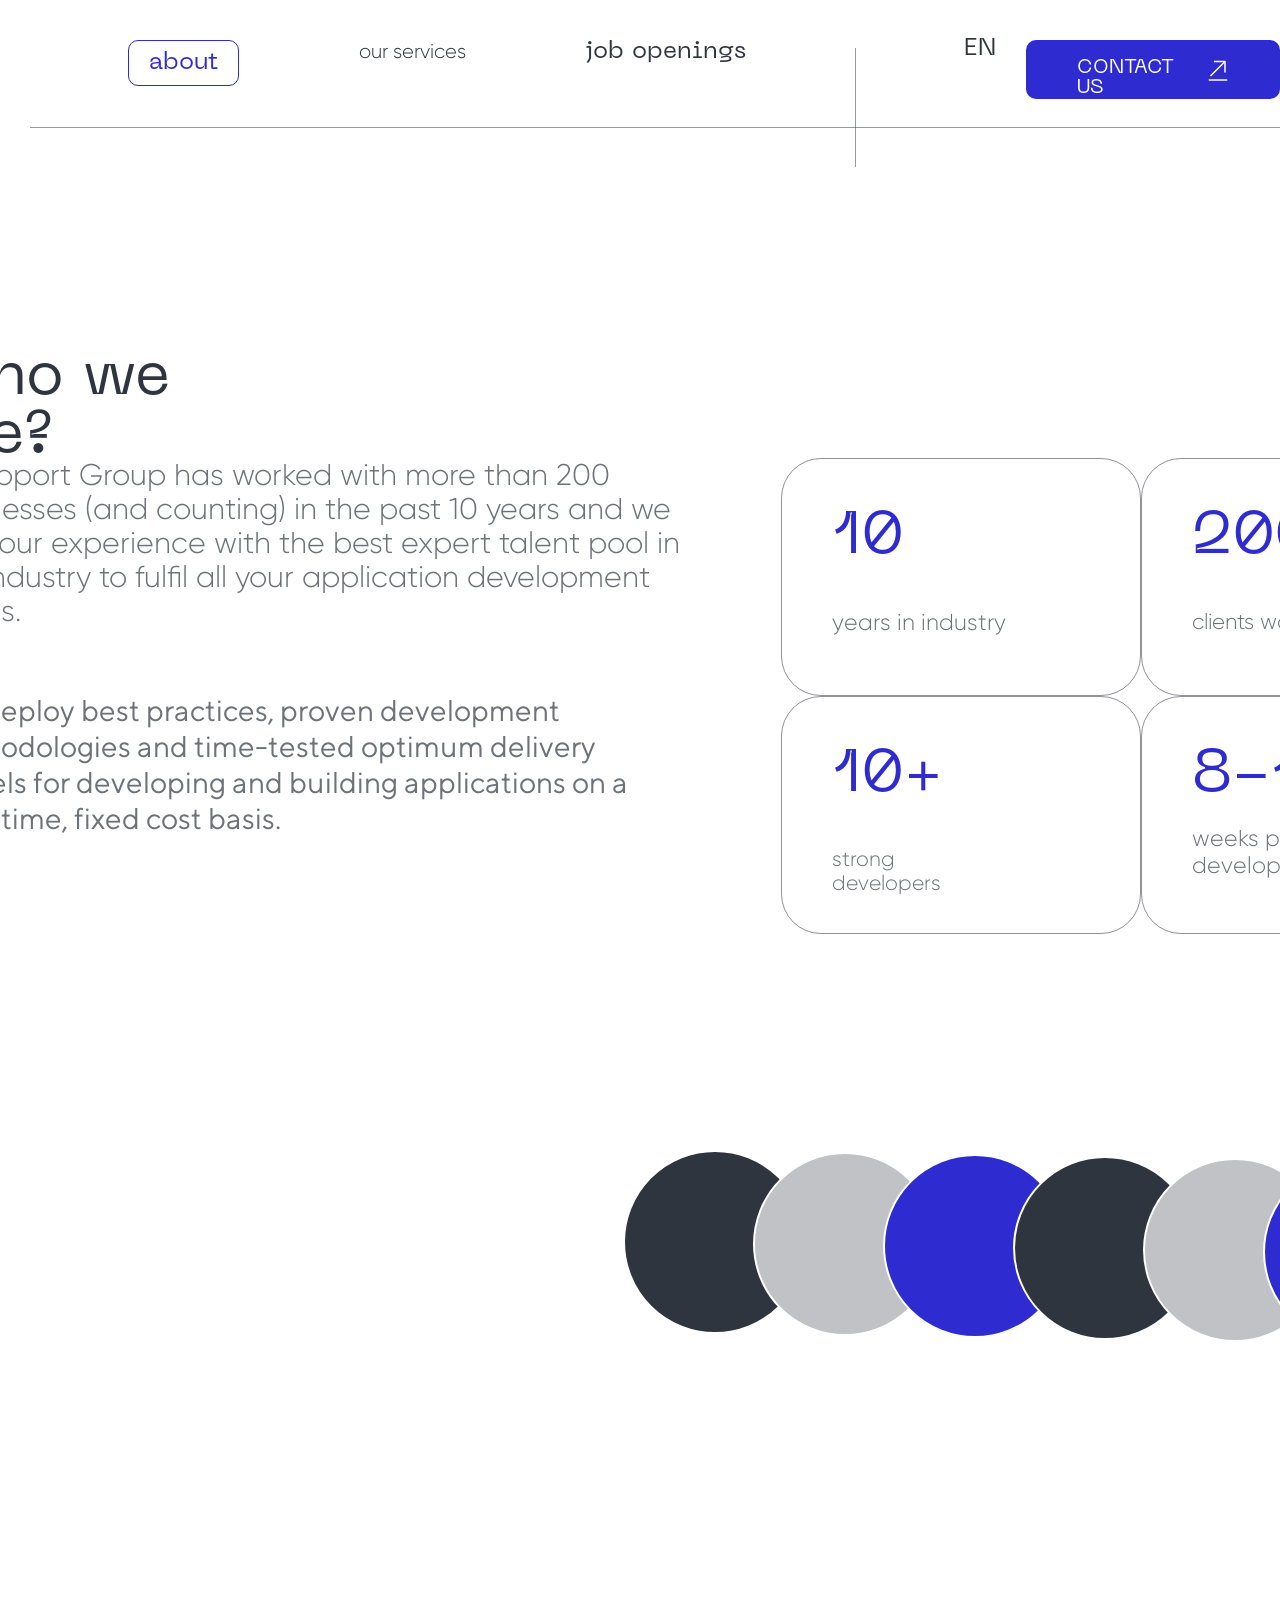
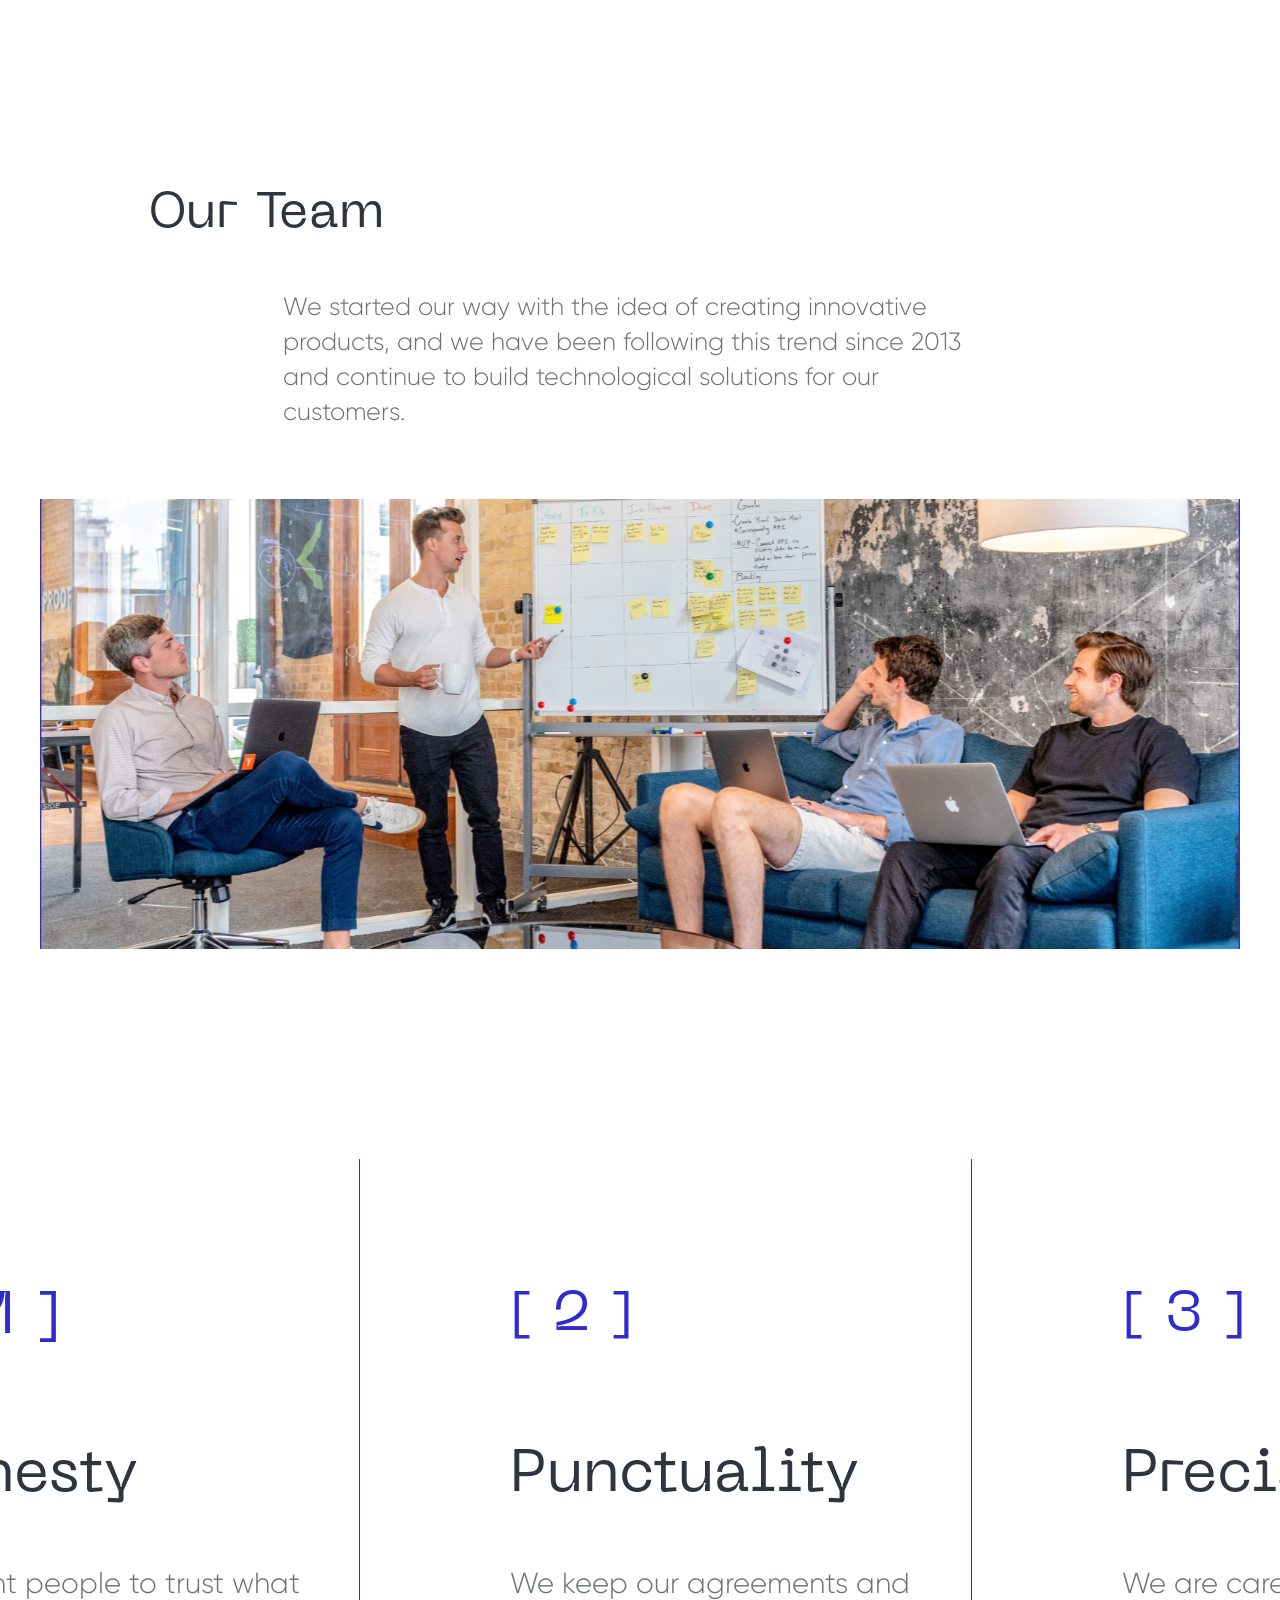
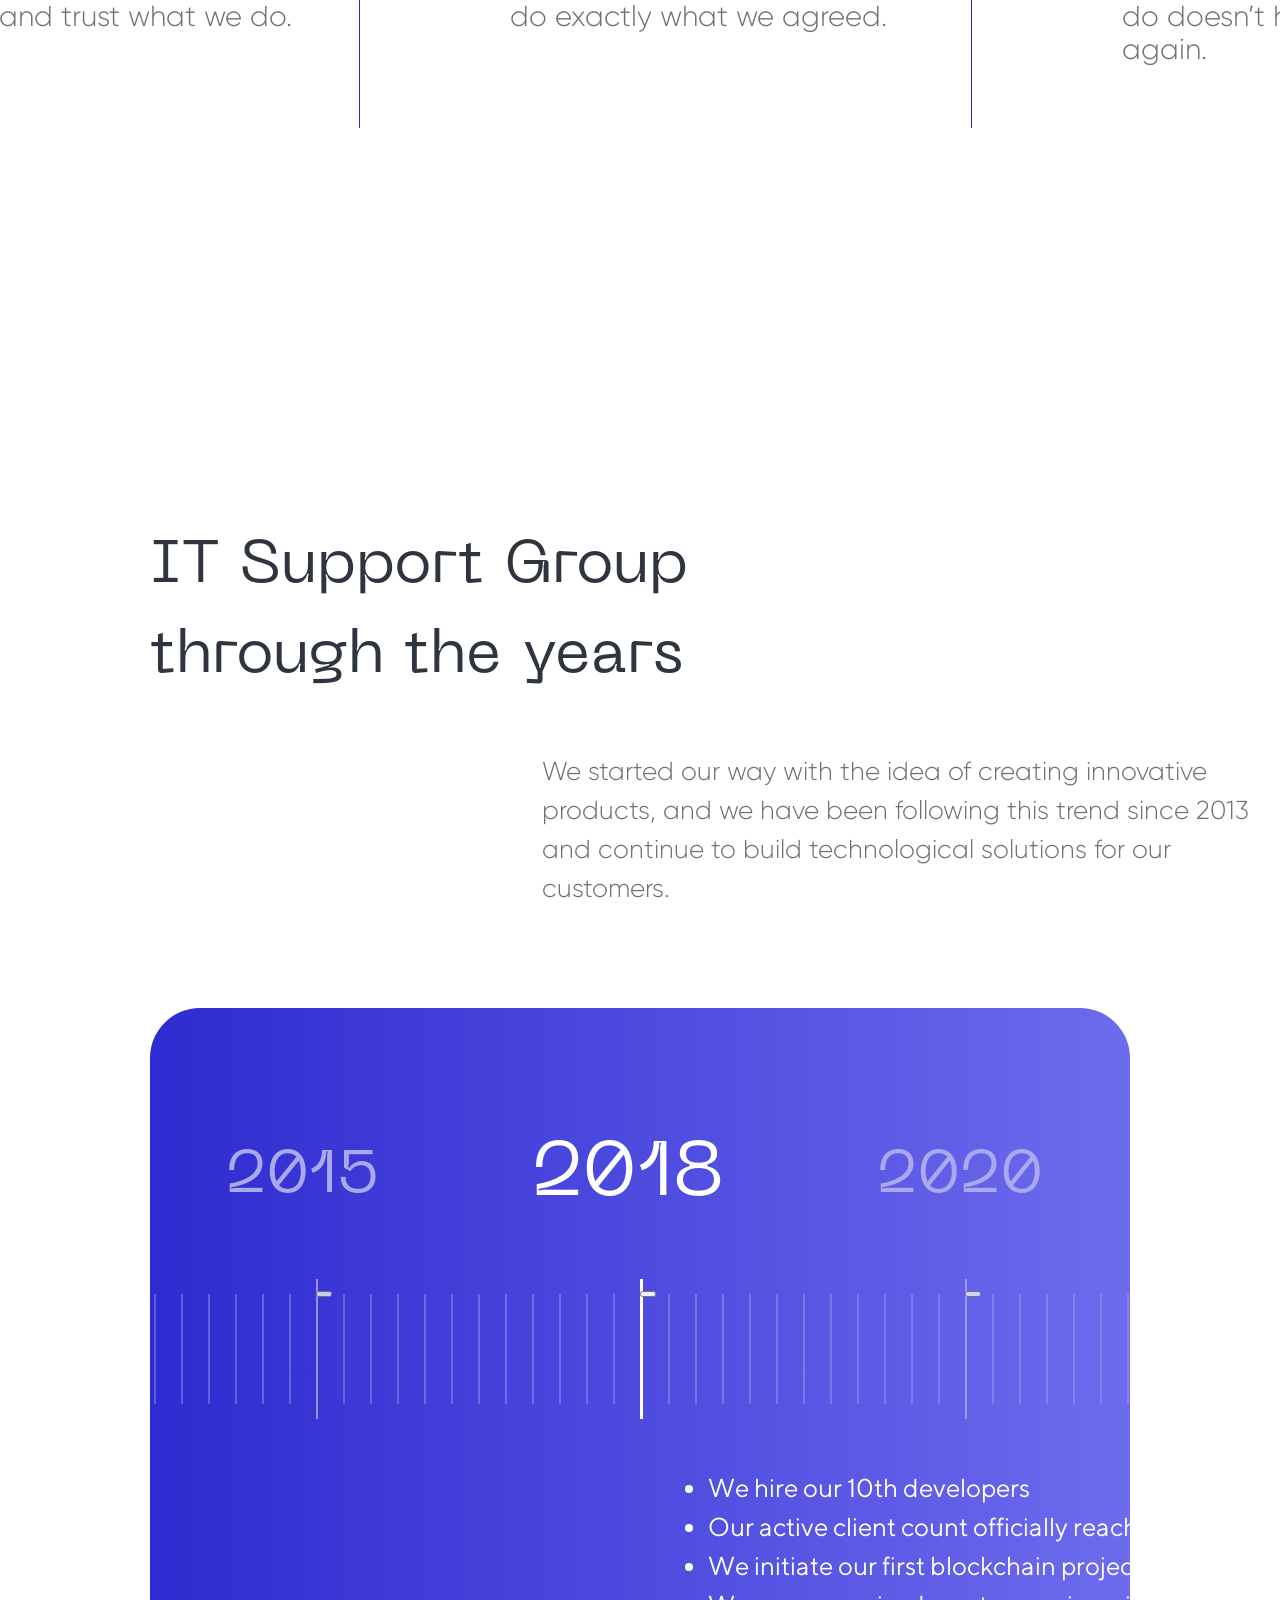
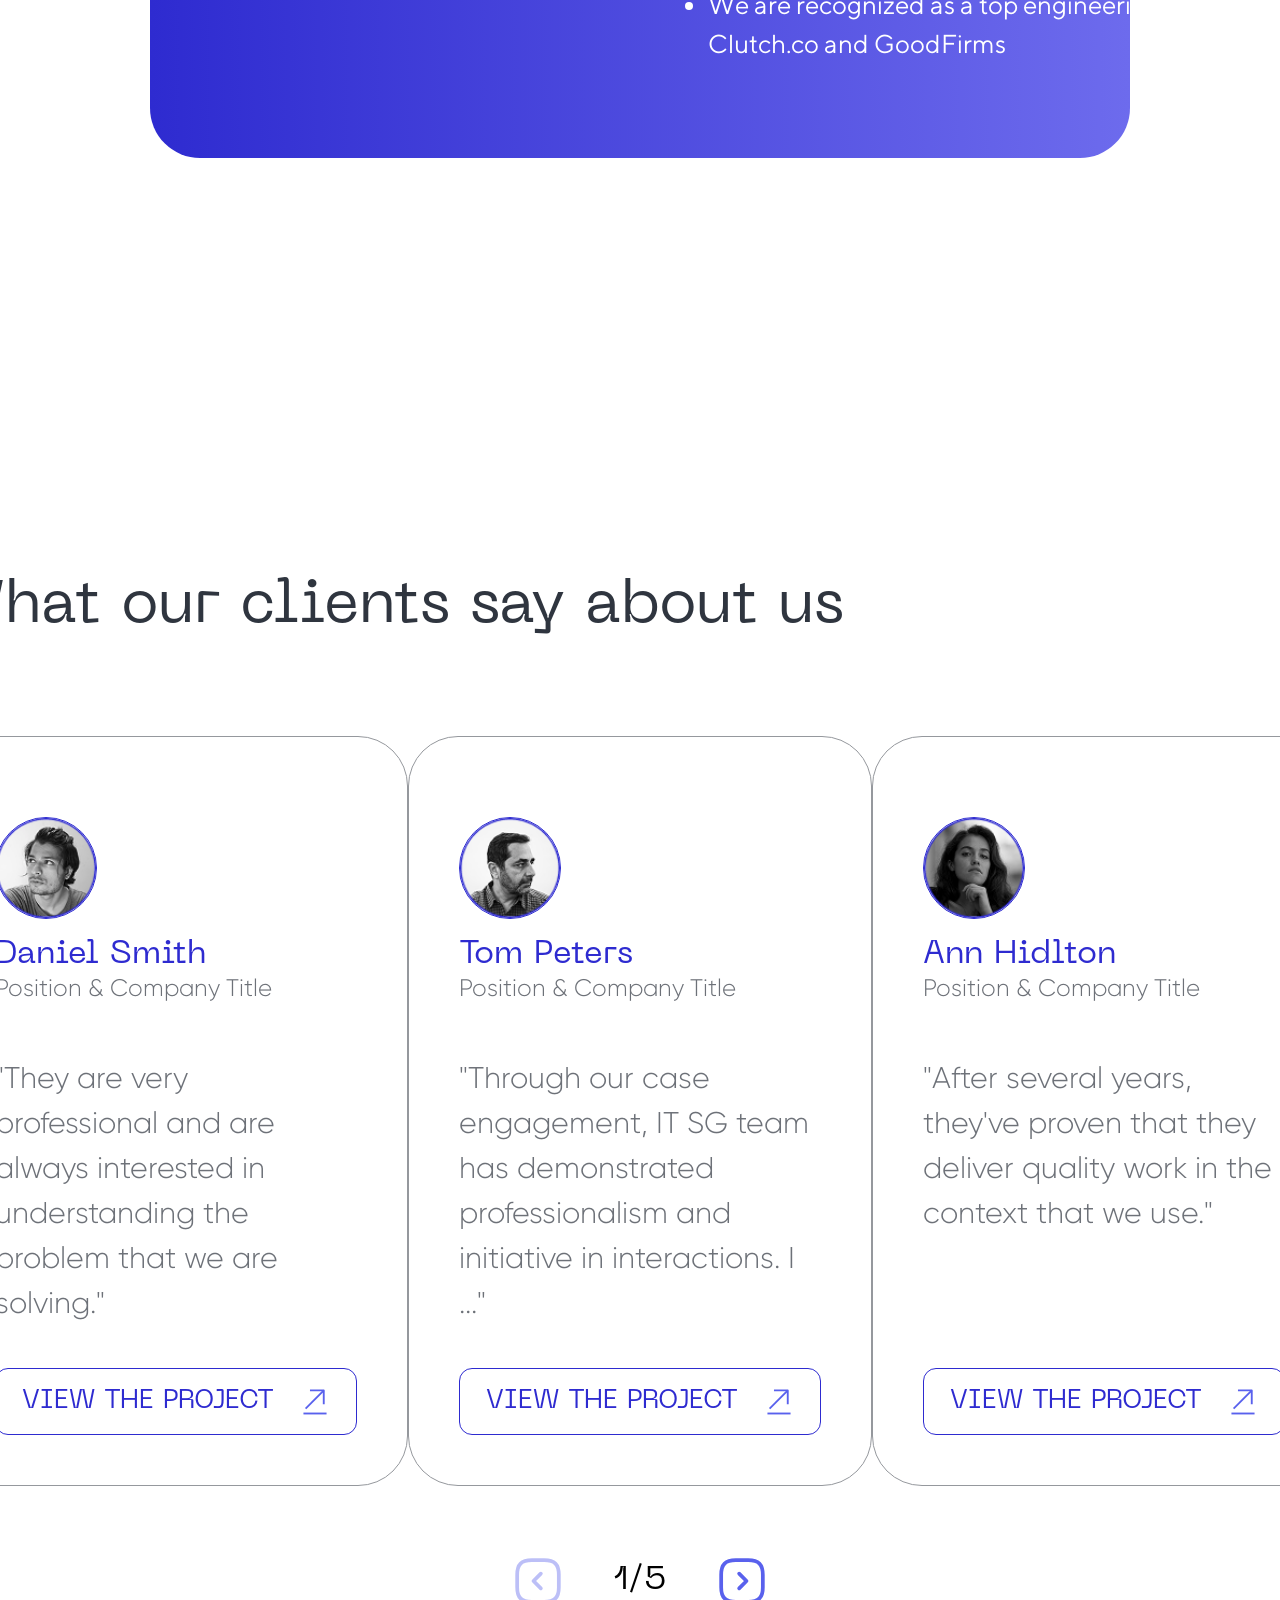
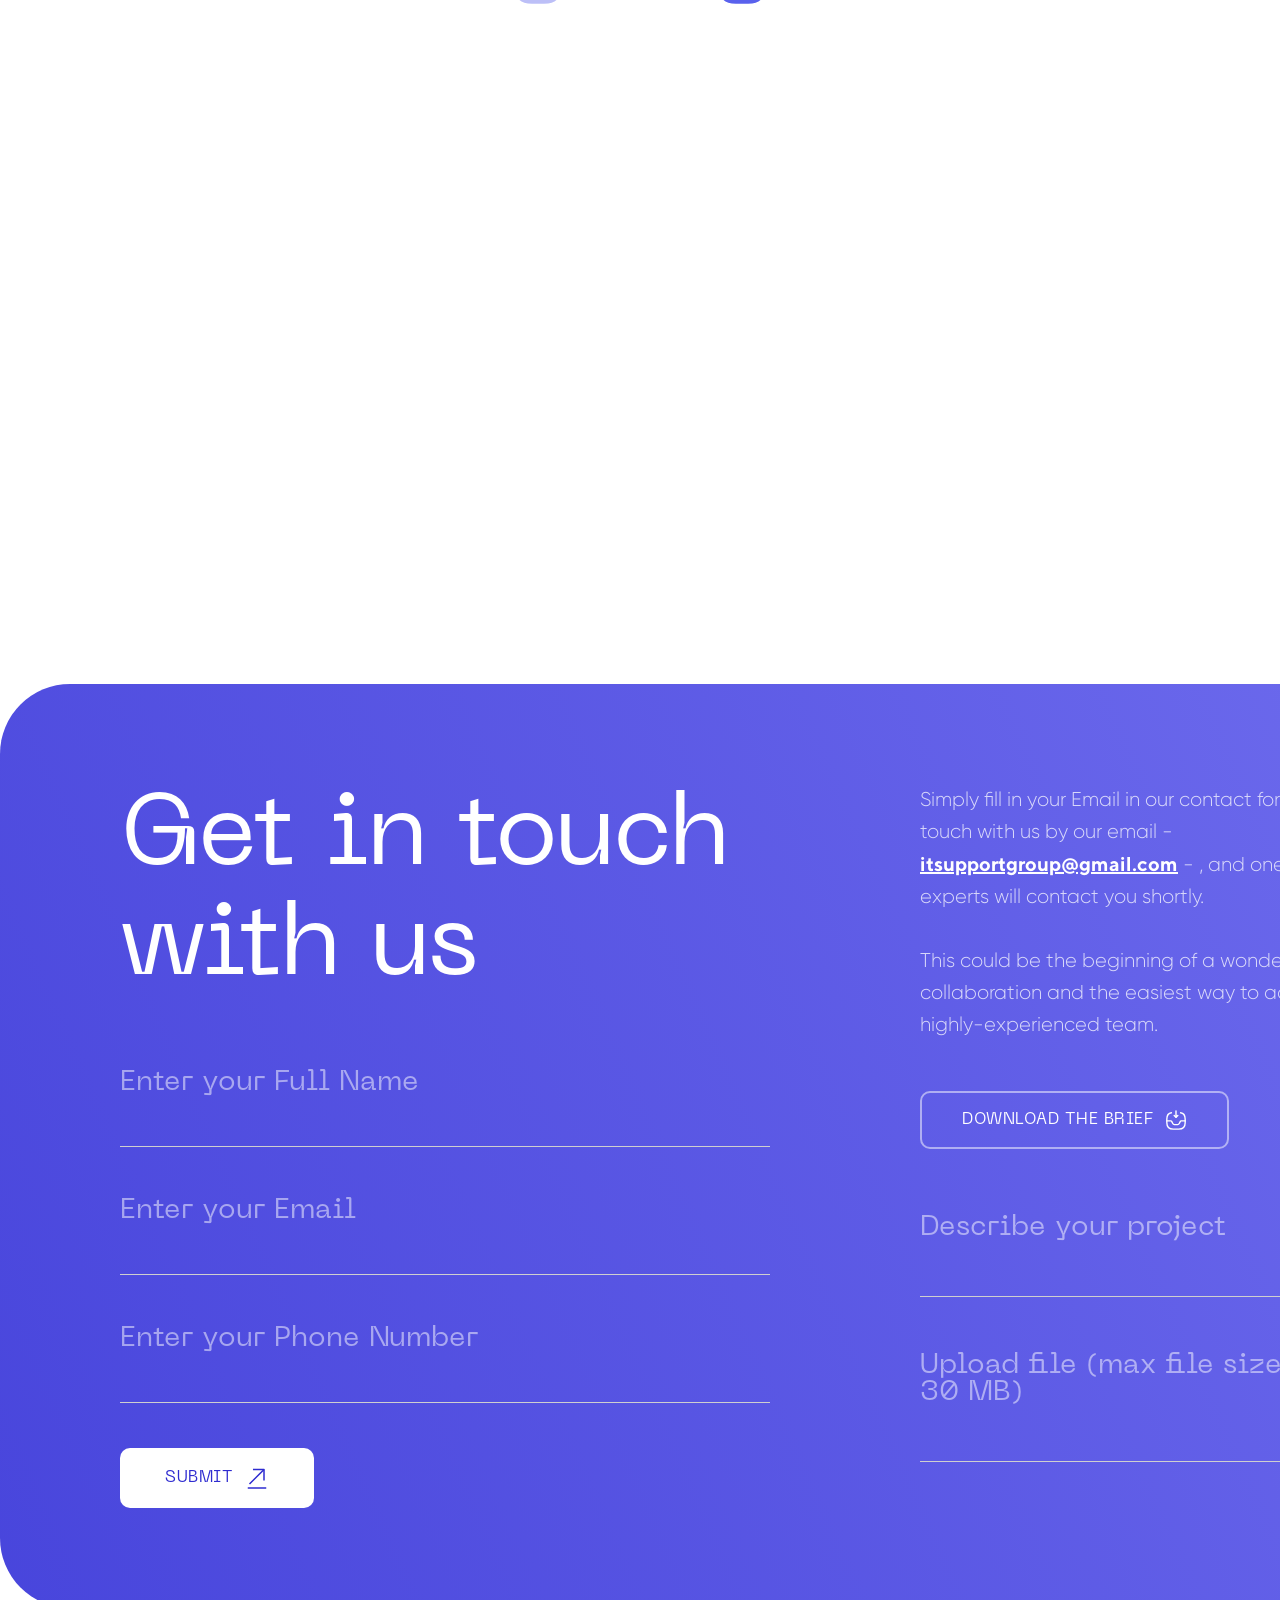
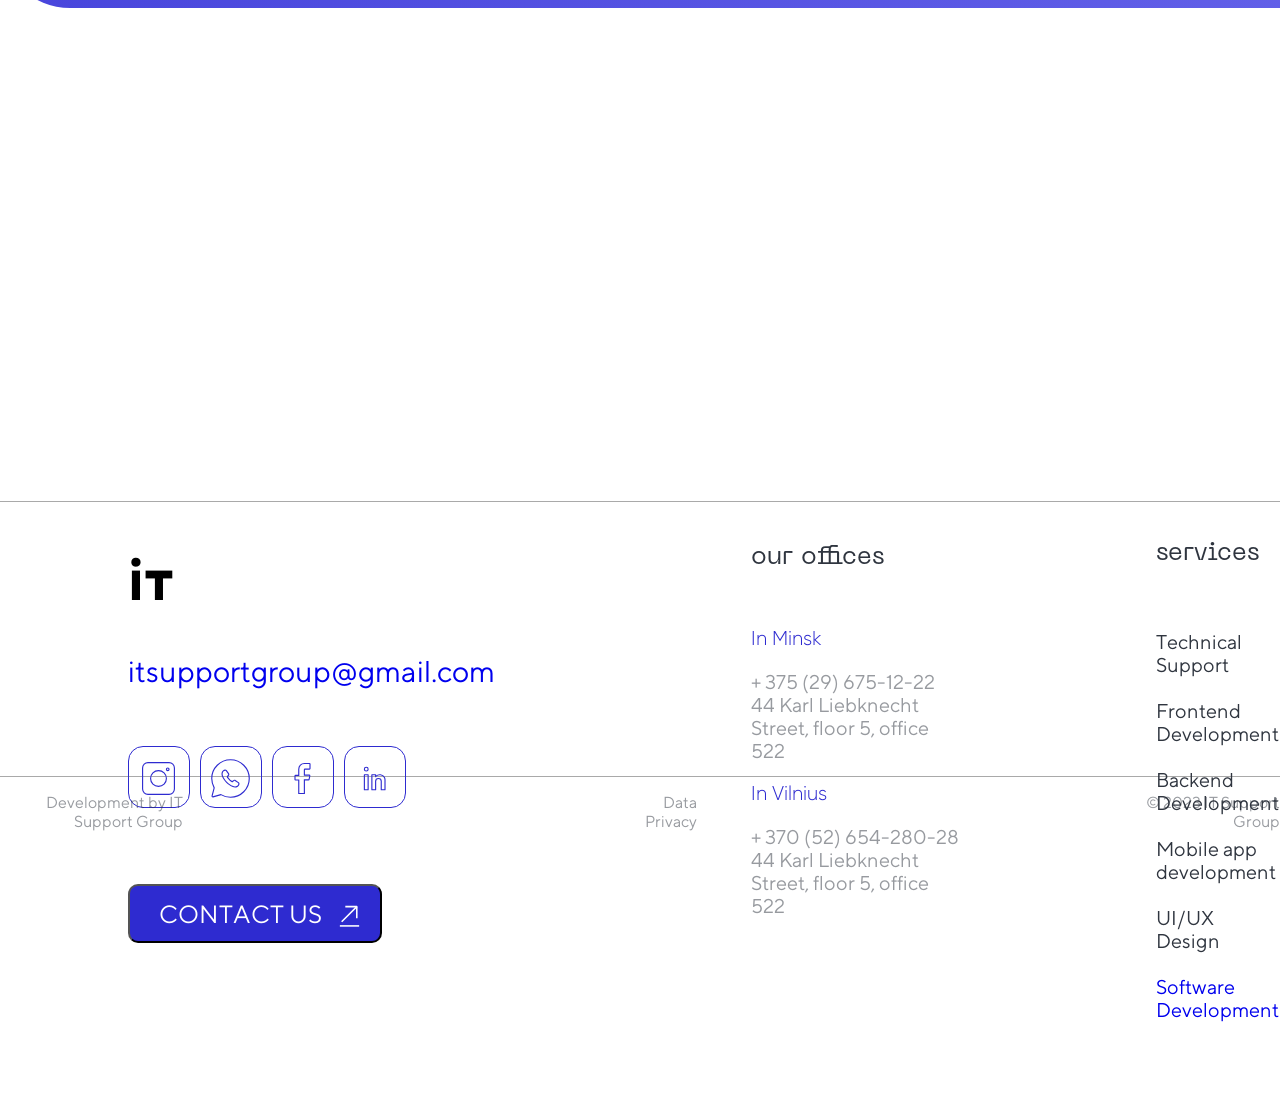
==== PAGES/about.html @ 071424ec "Merge branch 'dev/ArtiomSiomin-clean' of https://github.com/vikacheburika/mockup-it-support into dev" ====
<!DOCTYPE html>
<html lang="en">

<head>
    <meta charset="UTF-8">
    <meta name="viewport" content="width=device-width, initial-scale=1.0">
    <title>Document</title>
    <link rel="stylesheet" href="../CSS/about.css">
    <link rel="stylesheet" href="../CSS/Team.css">
    <link rel="stylesheet" href="../CSS/clients-say.css">
    <link rel="stylesheet" href="../CSS/it-support-group.css">
    <link rel="stylesheet" href="../CSS/how.css">
    <link rel="stylesheet" href="../CSS/footer.css">
    <link rel="stylesheet" href="../CSS/get-in-touch.css">
</head>

<body>
    <header class="header-about">
        <div class="Main-menu">
            <div class="Logo">
                <div class="Logo-vector-1"></div>
            </div>

            <div class="Menu">
                <a href="PAGES/about.html" class="about">about</a>
                <a href="#" class="services">our services</a>
                <a href="#" class="job">job openings</a>
            </div>

            <hr class="line-1">

            <div class="Language">
                <div class="en">EN</div>
                <div class="language-arrow-down"></div>
            </div>

            <div class="Contact">
                <div class="con">CONTACT US</div>
                <div class="contact-button"></div>
            </div>

            <hr class="line-2">
        </div>
    </header>
    <div class="for_Circle">
        <div class="after_header">
            <div class="who_flex">
                <div class="who_name">Who we are?</div>
                <div class="who_text">

                    IT Support Group has worked with more than 200 businesses (and counting) in the past 10
                    years and we offer
                    our experience with the best expert talent pool in the industry to fulfil all your application
                    development
                    needs.
                    <br>
                    <br>
                    <p>
                        We deploy best practices, proven development methodologies and time-tested optimum delivery
                        models
                        for
                        developing and building applications on a fixed time, fixed cost basis.
                    </p>
                </div>
            </div>

            <div class="who_top_boxs">
                <div class="who_box1">
                    <div class="who_box1_number">10</div>
                    <div class="who_box1_text">years in industry</div>
                </div>
                <div class="who_box2">
                    <div class="who_box2_number">10+</div>
                    <div class="who_box2_text">strong developers</div>
                </div>
            </div>
            <div class="who_bottom_boxs">
                <div class="who_box3">
                    <div class="who_box3_number">200</div>
                    <div class="who_box3_text">clients worldwide</div>
                </div>
                <div class="who_box4">
                    <div class="who_box4_number">8-10</div>
                    <div class="who_box4_text">weeks project take with development</div>
                </div>
            </div>
        </div>

        <div class="line_Circle">
            <div class="circle dark1">
                <svg xmlns="http://www.w3.org/2000/svg" width="184" height="184" viewBox="0 0 184 184" fill="none">
                    <circle cx="92" cy="92" r="91" fill="#2F353F" stroke="white" stroke-width="2" />
                </svg>
            </div>

            <div class="circle grey1">
                <svg xmlns="http://www.w3.org/2000/svg" width="184" height="184" viewBox="0 0 184 184" fill="none">
                    <circle cx="92" cy="92" r="91" fill="#C1C2C5" stroke="white" stroke-width="2" />
                </svg>
            </div>

            <div class="circle blue1">
                <svg xmlns="http://www.w3.org/2000/svg" width="184" height="184" viewBox="0 0 184 184" fill="none">
                    <circle cx="92" cy="92" r="91" fill="#2E2BD0" stroke="white" stroke-width="2" />
                </svg>
            </div>

            <div class="circle dark2">
                <svg xmlns="http://www.w3.org/2000/svg" width="184" height="184" viewBox="0 0 184 184" fill="none">
                    <circle cx="92" cy="92" r="91" fill="#2F353F" stroke="white" stroke-width="2" />
                </svg>
            </div>

            <div class="circle grey2">
                <svg xmlns="http://www.w3.org/2000/svg" width="184" height="184" viewBox="0 0 184 184" fill="none">
                    <circle cx="92" cy="92" r="91" fill="#C1C2C5" stroke="white" stroke-width="2" />
                </svg>
            </div>

            <div class="circle blue2">
                <svg xmlns="http://www.w3.org/2000/svg" width="184" height="184" viewBox="0 0 184 184" fill="none">
                    <circle cx="92" cy="92" r="91" fill="#2E2BD0" stroke="white" stroke-width="2" />
                </svg>
            </div>

            <div class="circle dark3">
                <svg xmlns="http://www.w3.org/2000/svg" width="184" height="184" viewBox="0 0 184 184" fill="none">
                    <circle cx="92" cy="92" r="91" fill="#2F353F" stroke="white" stroke-width="2" />
                </svg>
            </div>

            <div class="circle grey3">
                <svg xmlns="http://www.w3.org/2000/svg" width="184" height="184" viewBox="0 0 184 184" fill="none">
                    <circle cx="92" cy="92" r="91" fill="#C1C2C5" stroke="white" stroke-width="2" />
                </svg>
            </div>

            <div class="circle blue3">
                <svg xmlns="http://www.w3.org/2000/svg" width="184" height="184" viewBox="0 0 184 184" fill="none">
                    <circle cx="92" cy="92" r="91" fill="#2E2BD0" stroke="white" stroke-width="2" />
                </svg>
            </div>
            <div class="circle dark4">
                <svg xmlns="http://www.w3.org/2000/svg" width="184" height="184" viewBox="0 0 184 184" fill="none">
                    <circle cx="92" cy="92" r="91" fill="#2F353F" stroke="white" stroke-width="2" />
                </svg>
            </div>

            <div class="circle grey4">
                <svg xmlns="http://www.w3.org/2000/svg" width="184" height="184" viewBox="0 0 184 184" fill="none">
                    <circle cx="92" cy="92" r="91" fill="#C1C2C5" stroke="white" stroke-width="2" />
                </svg>
            </div>

            <div class="circle pink">

                <svg xmlns="http://www.w3.org/2000/svg" width="184" height="184" viewBox="0 0 184 184" fill="none">

                    <circle cx="92" cy="92" r="91" fill="#9695E7" stroke="white" stroke-width="2" />

                    <line x1="92" y1="60" x2="92" y2="124" stroke="white" stroke-width="4" stroke-linecap="round" />

                    <line x1="60" y1="92" x2="124" y2="92" stroke="white" stroke-width="4" stroke-linecap="round" />
                </svg>

            </div>
        </div>

    </div>
    <div class="Teambox">
        <h1 class="Team-name">Our Team</h1>
        <div class="Team-start">We started our way with the idea of creating innovative
            products, and we have been following this trend since 2013 and continue to build technological solutions for
            our customers.</div>
        <div class="foto"></div>


        <div class="Team-end-box">

            <div class="zeroone-1">
                <div class="Team-1">
                    [ 01 ]
                </div>
                <div class="Team-name-1">
                    Honesty
                </div>
                <div class="Team-text-1">
                    We want people to trust what we say and trust what we do.
                </div>
            </div>

            <div class="line-vertical">
                <svg xmlns="http://www.w3.org/2000/svg" width="1" height="569" viewBox="0 0 1 569" fill="none">
                    <path d="M0.5 0.5V568.5" stroke="#2E2BD0" stroke-linecap="round" />
                </svg>
            </div>

            <div class="zeroone-2">
                <div class="Team-2">[ 2 ]</div>
                <div class="Team-name-2">Punctuality</div>
                <div class="Team-text-2">We keep our agreements and do exactly what we agreed.</div>
            </div>

            <div class="line-vertical-1">
                <svg xmlns="http://www.w3.org/2000/svg" width="1" height="569" viewBox="0 0 1 569" fill="none">
                    <path d="M0.5 0.5V568.5" stroke="#2E2BD0" stroke-linecap="round" />
                </svg>
            </div>
            <div class="zeroone-3">
                <div class="Team-3">[ 3 ]</div>
                <div class="Team-name-3">Precision</div>
                <div class="Team-text-3">We are carefli so that what we do doesn’t have be dug up again.</div>
            </div>

        </div>
    </div>

    <!--      IT Support Group through the years      -->
    <div class="it-support-group">
        <div class="support-start-1">
            <h2>IT Support Group <br>through the years</h2>
        </div>
        <div class="support-start-2">
            <p>We started our way with the idea of creating innovative products, and we have been following this trend
                since 2013 and continue to build technological solutions for our customers.</p>
        </div>

        <div class="support-box">
            <div class="support-box-date-box">
                <h2 class="support-box-dates" id="2013">2013</h2>
                <h2 class="support-box-dates" id="2015">2015</h2>
                <h2 class="support-box-dates support-box-date-main" id="2018">2018</h2>
                <h2 class="support-box-dates" id="2020">2020</h2>
                <h2 class="support-box-dates" id="2022">2022</h2>
            </div>
            <div class="support-box-sticks">
                <div class="support-stick"></div>
                <div class="support-stick"></div>
                <div class="support-stick"></div>
                <div class="support-stick"></div>
                <div class="support-stick support-stick-mid" name = "2013"><button class="stick-button" id="stick_support2013"></button></div>
                <div class="support-stick"></div>
                <div class="support-stick"></div>
                <div class="support-stick"></div>
                <div class="support-stick"></div>
                <div class="support-stick"></div>
                <div class="support-stick"></div>
                <div class="support-stick"></div>
                <div class="support-stick"></div>
                <div class="support-stick"></div>
                <div class="support-stick"></div>
                <div class="support-stick"></div>
                <div class="support-stick"></div>
                <div class="support-stick support-stick-mid" name = "2015"><button class="stick-button" id="stick_support2015"></button></div>
                <div class="support-stick"></div>
                <div class="support-stick"></div>
                <div class="support-stick"></div>
                <div class="support-stick"></div>
                <div class="support-stick"></div>
                <div class="support-stick"></div>
                <div class="support-stick"></div>
                <div class="support-stick"></div>
                <div class="support-stick"></div>
                <div class="support-stick"></div>
                <div class="support-stick"></div>
                <div class="support-stick support-stick-max" name = "2018"><button class="stick-button" id="stick_support2018"></button></div>
                <div class="support-stick"></div>
                <div class="support-stick"></div>
                <div class="support-stick"></div>
                <div class="support-stick"></div>
                <div class="support-stick"></div>
                <div class="support-stick"></div>
                <div class="support-stick"></div>
                <div class="support-stick"></div>
                <div class="support-stick"></div>
                <div class="support-stick"></div>
                <div class="support-stick"></div>
                <div class="support-stick support-stick-mid" name = "2020"><button class="stick-button" id="stick_support2020"></button></div>
                <div class="support-stick"></div>
                <div class="support-stick"></div>
                <div class="support-stick"></div>
                <div class="support-stick"></div>
                <div class="support-stick"></div>
                <div class="support-stick"></div>
                <div class="support-stick"></div>
                <div class="support-stick"></div>
                <div class="support-stick"></div>
                <div class="support-stick"></div>
                <div class="support-stick"></div>
                <div class="support-stick support-stick-mid" name = "2022"><button class="stick-button" id="stick_support2022"></button></div>
                <div class="support-stick"></div>
                <div class="support-stick"></div>
                <div class="support-stick"></div>
                <div class="support-stick"></div>
            </div>
            <div class="support-box-list-box">
                <ul class="support-box-list" id="list">
                    <li class="support-box-list-item">We hire our 10th developers</li>
                    <li class="support-box-list-item">Our active client count officially reaches 20</li>
                    <li class="support-box-list-item">We initiate our first blockchain project</li>
                    <li class="support-box-list-item">We are recognized as a top engineering company by Clutch.co and
                        GoodFirms</li>
                </ul>
            </div>
        </div>

    </div>


    <!--        What our clients say about us       -->
    <div class="what-clients-say">
        <h2>What our clients say about us</h2>
        <div class="what-clients-say-boxes">
            <div class="clientssay-box clientssay-1">
                <img class="client-pic" alt="picture of a client" src="../IMG/daniel-smith.png">
                <h4 class="clientssay-name">Daniel Smith</h4>
                <h5 class="clientssay-desc">Position & Company Title</h5>
                <p class="clientssay-description">"They are very professional and are always interested in understanding
                    the problem that we are solving."</p>
                <div class="clietssay-nonbutton">VIEW THE PROJECT <a href="#" class="arrow-link"><img
                            class="clietssay-nonbutton_img" alt="arrow" src="../IMG/contact-button.svg"></a></div>
            </div>

            <div class="clientssay-box clientssay-2">
                <img class="client-pic" alt="picture of a client" src="../IMG/tom-peters.png">
                <h4 class="clientssay-name">Tom Peters</h4>
                <h5 class="clientssay-desc">Position & Company Title</h5>
                <p class="clientssay-description">"Through our case engagement, IT SG team has demonstrated
                    professionalism and initiative in interactions. I ..."</p>
                <div class="clietssay-nonbutton">VIEW THE PROJECT <a href="#" class="arrow-link"><img
                            class="clietssay-nonbutton_img" alt="arrow" src="../IMG/contact-button.svg"></a></div>
            </div>
            <div class="clientssay-box clientssay-3">
                <img class="client-pic" alt="picture of a client" src="../IMG/ann-hidlton.png">
                <h4 class="clientssay-name">Ann Hidlton</h4>
                <h5 class="clientssay-desc">Position & Company Title</h5>
                <p class="clientssay-description">"After several years, they've proven that they deliver quality work in
                    the context that we use."</p>
                <div class="clietssay-nonbutton">VIEW THE PROJECT <a href="#" class="arrow-link"><img
                            class="clietssay-nonbutton_img" alt="arrow" src="../IMG/contact-button.svg"></a></div>
            </div>
        </div>
        <div class="what-clients-say-nav">
            <img class="nav-arrow nav-arrow-1" alt="arrow left" src="../IMG/arrow-square-down.svg">
            <p class="nav-page-counter">1/5</p>
            <img class="nav-arrow nav-arrow-2" alt="arrow left" src="../IMG/arrow-square-down.svg">
        </div>
    </div>

    <div class="touch">
        <div class="touch-form">
            <form action="">
                <div class="touch-inputs">
                    <h2>Get in touch<br>with us</h2>

                    <div class="form-left">
                        <input type="text" id="fname" name="fname" placeholder="Enter your Full Name">
                        <div class="line">
                        
                        </div>

                        <input type="email" id="email" name="email" placeholder="Enter your Email">
                        <div class="line">
                        
                        </div>

                        <input type="tel" id="phone" name="phone" placeholder="Enter your Phone Number">
                        <div class="line">
                        
                        </div>

                        <button class="button-submit" type="submit">SUBMIT
                            <svg xmlns="http://www.w3.org/2000/svg" width="24" height="24" viewBox="0 0 24 24"
                                fill="none">
                                <path d="M20.5 22H3.5" stroke="#2E2BD0" stroke-width="1.5" stroke-miterlimit="10"
                                    stroke-linecap="square" stroke-linejoin="round" />
                                <path d="M18.5 4L5 17.5" stroke="#2E2BD0" stroke-width="1.5" stroke-miterlimit="10"
                                    stroke-linecap="square" stroke-linejoin="round" />
                                <path d="M19 13.77V3.5H8.73" stroke="#2E2BD0" stroke-width="1.5" stroke-miterlimit="10"
                                    stroke-linecap="square" stroke-linejoin="round" />
                            </svg>
                        </button>
                    </div>
                </div>

                <div class="aside-right">
                    <p>Simply fill in your Email in our contact form or get in touch with us by our email -
                        <span>itsupportgroup@gmail.com</span> - , and one of our experts will contact you
                        shortly.<br><br>This could be the beginning of a wonderful collaboration and the easiest way to
                        acquire a highly-experienced team.
                    </p>

                    <button class="touch-download" type="button">DOWNLOAD THE BRIEF
                        <svg xmlns="http://www.w3.org/2000/svg" width="24" height="24" viewBox="0 0 24 24" fill="none">
                            <path d="M12 2V9L14 7" stroke="white" stroke-width="1.5" stroke-linecap="round"
                                stroke-linejoin="round" />
                            <path d="M12 9L10 7" stroke="white" stroke-width="1.5" stroke-linecap="round"
                                stroke-linejoin="round" />
                            <path
                                d="M1.98047 13H6.39047C6.77047 13 7.11047 13.21 7.28047 13.55L8.45047 15.89C8.79047 16.57 9.48047 17 10.2405 17H13.7705C14.5305 17 15.2205 16.57 15.5605 15.89L16.7305 13.55C16.9005 13.21 17.2505 13 17.6205 13H21.9805"
                                stroke="white" stroke-width="1.5" stroke-linecap="round" stroke-linejoin="round" />
                            <path
                                d="M7 4.12988C3.46 4.64988 2 6.72988 2 10.9999V14.9999C2 19.9999 4 21.9999 9 21.9999H15C20 21.9999 22 19.9999 22 14.9999V10.9999C22 6.72988 20.54 4.64988 17 4.12988"
                                stroke="white" stroke-width="1.5" stroke-linecap="round" stroke-linejoin="round" />
                        </svg>
                    </button>

                    <div class="form-right">
                        <input type="text" id="project" name="project" placeholder="Describe your project">
                        <div class="line">
                        
                        </div>

                        <input class="touch-upload" type="file" id="file-upload" name="file-upload">
                        <label for="file-upload" class="upload-label">
                            Upload file (max file size is 30 MB)
                            <span class="upload-icon">+</span>
                        </label>
                        <div class="line">
                            
                        </div>
                    </div>
                </div>
            </form>
        </div>
    </div>



    <div class="footer-for-real">


        <footer class="nav-footer">
            <div class="nav-footer-left">
                <h1>iт</h1>

                <a href="#">itsupportgroup@gmail.com</a>
                <br><br><br><br>
                <div class="social-ntx">
                    <div class="soc"><img src="../IMG/instagram 1.svg" alt="inst" class="img"></div>
                    <div class="soc"><img src="../IMG/whatsapp.svg" alt="wtup" class="img"></div>
                    <div class="soc"><img src="../IMG/facebook.svg" alt="fb" class="img"></div>
                    <div class="soc"><img src="../IMG/linkedin 1(1).svg" alt="ln" class="img"></div>
                </div>
                <br><br><br><br>
                <button class="nav-footer-left-button">CONTACT US <img src="../IMG/send.svg" alt="arrow"
                        class="arrow"></button>
            </div>
            <div class="nav-footer-center">
                <br>
                <p class="text-center">our offices</p>
                <br>
                <div class="off-minsk">
                    <h1 class="heading-blue">In Minsk</h1>
                    <div class="text-for-footer-center">
                        <p>+ 375 (29) 675-12-22
                            <br>
                            44 Karl Liebknecht Street, floor 5, office 522
                        </p>
                    </div>
                </div>
                <div class="off-vilnius">
                    <h1 class="heading-blue">In Vilnius</h1>
                    <div class="text-for-footer-center">
                        <p>+ 370 (52) 654-280-28
                            <br>
                            44 Karl Liebknecht Street, floor 5, office 522
                        </p>
                    </div>
                </div>
            </div>
            <div class="nav-footer-right">
                <p class="text-center">services</p><br>

                <div class="services">
                    <p class="service">
                        Technical Support <br><br>
                        Frontend Development<br><br>
                        Backend Development<br><br>
                        Mobile app development<br><br>
                        UI/UX Design<br><br>
                        <a href="https://www.llinformatics.com/">Software Development</a>
                    </p>
                </div>
            </div>

        </footer>
        <div class="end">
            <p class="endl">Development by IT Support Group</p>
            <p class="endl">Data Privacy</p>
            <p class="endl">© 2023 IT Support Group</p>
        </div>

    </div>
</body>
<script src="../JS/script.js"></script>
<script src="../JS/throught_years.js"></script>
</html>
---- CSS/about.css ----
body {
    width: 100%;
    height: 9097px;
    display: flex;
    flex-direction: column;
    align-items: center;
    margin: 0;
}

@font-face {
    font-family: 'TT Norms';
    src: url('../FONTS/TTNorms-Regular.otf') format('opentype');
    font-weight: normal;
    font-style: normal;
}

@font-face {
    font-family: 'TT Norms';
    src: url('../FONTS/TTNorms-Bold.otf') format('opentype');
    font-weight: bold;
}

@font-face {
    font-family: 'Neue Machina';
    src: url('../FONTS/NeueMachina-Regular.otf') format('opentype');
    font-weight: normal;
    font-style: normal;
}

@font-face {
    font-family: 'Neue Machina';
    src: url('../FONTS/NeueMachina-Ultrabold.otf') format('opentype');
    font-weight: 900;
    font-style: normal;
}

@font-face {
    font-family: 'Gilroy';
    src: url('../FONTS/Gilroy-Light.otf') format('opentype');
    font-weight: 400;
    font-style: normal;
}

.header-about {
    width: 100%;
}

.Main-menu {
    display: flex;
    width: 100%;
    height: 100%;
    align-items: stretch;
    height: 150px;
    padding-top: 40px;
    padding-left: 10%;
    box-sizing: border-box;
}

.Menu {
    width: fit-content;
    height: fit-content;
    line-height: 1;
    font-size: 24px;
    display: flex;
    gap: 120px;
}

.Menu a {
    text-decoration: none;
    width: fit-content;
    height: fit-content;
    gap: 10px;
    white-space: nowrap;
}

.about {
    font-family: "Neue Machina";
    padding-left: 20px;
    padding-bottom: 10px;
    padding-right: 20px;
    padding-top: 10px;
    color: var(--main-blue, #2E2BD0);
    border-radius: 10px;
    border: 1px solid var(--main-blue, #2E2BD0);
}

.job {
    font-family: "Neue Machina";
    color: var(--main-light, #2F353F);
}

.services {
    font-family: "Neue Machina";
    color: var(--main-light, #2F353F);
}

.line-1 {
    background-color: rgba(47, 53, 63, 0.50);
    border: none;
    height: 119px;
    width: 1px;

}

.Language {

    height: 23px;
    width: 62px;
    display: flex;
}

.en {
    font-family: "Neue Machina";
    width: 32px;
    height: 23px;
    display: flex;
    align-items: flex-start;
    justify-content: flex-start;
    line-height: 1;
    color: var(--main-light, #2F353F);
    font-family: 'Neue Machina';
    font-size: 24px;
    transform: translateY(-3px);
}

.language-arrow-down {
    width: 32px;
    height: 23px;
    display: flex;
    align-items: flex-start;
    justify-content: center;
    background-image: url('../img/black-down.svg');
    background-repeat: no-repeat;
    background-position: top center;
    background-size: 20px 20px;
}

.Contact {
    height: 59px;
    width: 254px;
    box-sizing: border-box;
    background-color: #2E2BD0;
    align-items: center;
    justify-content: center;
    display: flex;
    padding: 20px;
    border-radius: 10px;
    cursor: pointer;
}

.con {
    font-family: "Neue Machina";
    height: 19px;
    width: 129px;
    line-height: 1;
    color: white;
    font-family: 'Neue Machina';
    font-size: 20px;
    transform: translateY(-2px);
}

.contact-button {
    height: 24px;
    width: 24px;
    background-image: url('../IMG/contact-button.svg');
    background-repeat: no-repeat;
    background-size: contain;

}

.line-2 {
    background-color: rgba(47, 53, 63, 0.50);
    border: none;
    height: 1px;
    width: 100%;
    position: absolute;
    left: 30px;
    top: 119px;
}

.Logo-vector-1 {
    height: 40px;
    width: 39px;
    background-image: url('../img/black-vector.svg');
    position: absolute;
    top: 50px;
    left: 50px;
    bottom: 40px;
}

.header-about {
    margin-bottom: 200px;
}
---- CSS/Team.css ----
/* .Teambox {
    display: flex;
    flex-direction: column;
    justify-content: center;
}
.Team-name {
    color: var(--main-light, #2F353F);
    font-family: 'Neue Machina';
    font-size: 50px;
    margin-left: 150px;
    font-weight: 400;
}

.Team-start {
    color: rgba(47, 53, 63, 0.70);
    font-family: Gilroy;
    font-size: 25px;
    width: 715px;
    height: 108px;
    margin-left: 900px;
}

.foto {
    background-image: url('../IMG/Team.svg');
    width: 95vw;
    height: 913px;
    background-repeat: no-repeat;
    margin-left: 30px;
    margin-top: 100px;
    margin-right: 30px;
} */

.Teambox {
    display: flex;
    flex-direction: column;
    justify-content: center;
    gap: 40px;                /* vertical spacing between title, text and image */
    padding: 40px 20px;       /* keeps spacing on small screens */
    box-sizing: border-box;
}

.Team-name {
    color: var(--main-light, #2F353F);
    font-family: 'Neue Machina';
    font-size: 50px;
    padding-left: 400px;           /* remove fixed left offset */
    margin: 0;              
    font-weight: 400;
}

.Team-start {
    color: rgba(47, 53, 63, 0.70);
    font-family: Gilroy;
    font-size: 25px;
    width: min(90%, 715px);   /* responsive width, keeps max width */
    height: auto;             /* let content determine height */
    margin: 0 auto;           /* center block */
    margin-top: 10px;
    line-height: 1.4;
    text-align: left;         /* change to center if you want text centered */
}

.foto {
    background-image: url('../IMG/Team.svg');
    width: 100%;
    max-width: 1200px;        /* caps the image width on large screens */
    height: auto;
    aspect-ratio: 16 / 6;     /* keeps a proportional height; adjust as needed */
    background-repeat: no-repeat;
    background-size: cover;
    background-position: center;
    margin: 0 auto;
    margin-top: 30px;
}

.Team-1 {
    color: var(--main-blue, #2E2BD0);
    font-family: "Neue Machina";
    width: 164px;
    height: 58px;
    margin-left: 150px;
    margin-top: 300px;
    font-size: 60px;
}

.Team-name-1 {
    font-size: 60px;
    width: 241px;
    height: 90px;
    margin-left: 150px;
    margin-top: 100px;
    color: var(--main-light, #2F353F);
    font-family: "Neue Machina";
}

.Team-text-1 {
    color: rgba(47, 53, 63, 0.70);
    font-family: Gilroy;
    font-size: 29px;
    width: 411px;
    height: 90px;
    margin-left: 150px;
    margin-top: 30px;
}

.Team-line-1 {
    position: relative;
    width: 1px;
    height: 568px;
    stroke-width: 1px;
    stroke: var(--main-blue, #2E2BD0);
}

.Team-end-box {
    display: flex;
    flex-direction: row;
    justify-content: center;
}

.line-vertical {
    margin-top: 170px;
    margin-left: 50px;
}

.line-vertical-1 {

    margin-top: 170px;
    margin-left: 50px;
}

.Team-2 {
    color: var(--main-blue, #2E2BD0);
    font-family: "Neue Machina";
    width: 164px;
    height: 58px;
    margin-left: 150px;
    margin-top: 300px;
    font-size: 56px;
}

.Team-name-2 {
    font-size: 60px;
    width: 241px;
    height: 90px;
    margin-left: 150px;
    margin-top: 100px;
    color: var(--main-light, #2F353F);
    font-family: "Neue Machina";
}

.Team-text-2 {
    color: rgba(47, 53, 63, 0.70);
    font-family: Gilroy;
    font-size: 29px;
    width: 411px;
    height: 90px;
    margin-left: 150px;
    margin-top: 30px;
}

.Team-3 {
    color: var(--main-blue, #2E2BD0);
    font-family: "Neue Machina";
    width: 164px;
    height: 58px;
    margin-left: 150px;
    margin-top: 300px;
    font-size: 56px;
}

.Team-name-3 {
    font-size: 60px;
    width: 241px;
    height: 90px;
    margin-left: 150px;
    margin-top: 100px;
    color: var(--main-light, #2F353F);
    font-family: "Neue Machina";
}

.Team-text-3 {
    color: rgba(47, 53, 63, 0.70);
    font-family: Gilroy;
    font-size: 29px;
    width: 411px;
    height: 90px;
    margin-left: 150px;
    margin-top: 30px;
}

@media (max-width: 1080px) {
    .Team-name {
        font-size: 40px;
        margin-left: 5%;
        margin-bottom: 2%;
    }

    .Team-start {
        font-size: 30px;
        width: 72%;
        margin-left: 5%;
        margin-bottom: 14%;
    }

    .foto {
        background-image: url('../IMG/Team.svg');
        background-size: 92%;
        height: 473px;
        background-repeat: no-repeat;
        width: 100%;
        margin-left: 4%;
        margin-top: 0;
    }

    .Team-end-box {
        display: block;
    }

    .Team-1 {
        font-size: 60px;
        margin-left: 0%;
        margin-top: 10%;
        margin-bottom: 9%;
    }

    .Team-name-1 {
        font-size: 50px;
        width: 100%;
        height: auto;
        margin-left: 0%;
        margin-top: 5%;
    }

    .Team-text-1 {
        color: rgba(47, 53, 63, 0.70);
        font-size: 40px;
        width: 80%;
        height: auto;
        margin-left: 0%;
        margin-right: 5%;
        margin-top: 5%;
        margin-bottom: 12%;
    }

    .line-vertical {
        display: none;
    }

    .line-vertical-1 {
        display: none;
    }

    .Team-2 {
        font-size: 56px;
        margin-left: 0%;
        margin-top: 10%;
    }

    .Team-name-2 {
        font-size: 50px;
        width: 100%;
        height: auto;
        margin-left: 0%;
        margin-top: 5%;
    }

    .Team-text-2 {
        font-size: 40px;
        width: 80%;
        height: auto;
        margin-left: 0%;
        margin-top: 5%;
        margin-bottom: 12%;
    }

    .Team-3 {
        font-size: 56px;
        margin-left: 5%;
        margin-top: 10%
    }

    .Team-name-3 {
        font-size: 50px;
        width: 100%;
        height: auto;
        margin-left: 5%;
        margin-top: 5%;
    }

    .Team-text-3 {
        color: rgba(47, 53, 63, 0.70);
        font-size: 40px;
        width: 100%;
        height: auto;
        margin-left: 5%;
        margin-top: 5%;
    }
    .zeroone-1{
        border-bottom: 1px solid var(--main-blue, #2E2BD0);
        width: 90%;
        margin-left: 5%;
        
    }
    .zeroone-2{
        border-bottom: 1px solid var(--main-blue, #2E2BD0);
        width: 90%;
        margin-left: 5%;
    }
}
---- CSS/clients-say.css ----
:root {
    --default: #2F353F;
    --light-grey: #95989D;
    --main-blue: #2E2BD0;
    --violet-blue: #6D6BED;
    --pale-blueish: #AAA9F0;
}

.what-clients-say {
    box-sizing: border-box;
    /* width: 1920px; */
    height: 1656px;
    padding: 150px;
}

.what-clients-say h2 {
    font-family: 'Neue Machina';
    font-size: 60px;
    font-weight: 100;
    color: var(--default);

}

.what-clients-say-boxes {
    display: grid;
    grid-template-columns: repeat(3, 1fr);
}

.clientssay-box {
    border: 1px solid var(--light-grey);
    box-sizing: border-box;
    height: 750px;
    border-radius: 50px;
    padding: 50px;

    display: flex;
    flex-direction: column;
}

.clientssay-1 {
    grid-column-start: 1;
}

.clientssay-2 {
    grid-column-start: 2;
}

.clientssay-3 {
    grid-column-start: 3;
}

.what-clients-say h3 {
    color: var(--main-blue);
    font-family: "Neue Machina";
    font-size: 40px;
    font-style: normal;
    font-weight: 400;
    line-height: normal;
    margin: 0;
    margin-bottom: 198px;
}

.what-clients-say h2 {
    margin-bottom: 100px;
}

.clientssay-name {
    margin: 0;
    font-size: 32px;
    font-style: normal;
    font-weight: 400;
    /* line-height: 150%; */
    color: var(--main-blue);
    font-family: "Neue Machina";
}

.clientssay-desc {
    color: rgba(47, 53, 63, 0.70);
    font-family: Gilroy;
    font-size: 24px;
    font-style: normal;
    font-weight: 400;
    line-height: 150%;
    margin: 0;
    margin-bottom: 50px;
}

.clientssay-description {
    color: rgba(47, 53, 63, 0.70);
    font-family: Gilroy;
    font-size: 30px;
    font-style: normal;
    font-weight: 400;
    line-height: 150%;
    margin: 0;
}

.clietssay-nonbutton {
    border: 1px solid var(--main-blue);
    border-radius: 13px;
    margin: 0;
    margin-top: auto;
    font-size: 26px;
    font-style: normal;
    font-weight: 400;
    color: var(--main-blue);
    font-family: "Neue Machina";
    height: 65px;
    width: 360px;
    background-color: white;
    display: flex;
    justify-content: space-evenly;
    align-items: center;
}

.clietssay-nonbutton_img {
    filter: brightness(0) saturate(100%) invert(35%) sepia(90%) saturate(2500%) hue-rotate(225deg) brightness(95%) contrast(95%);
    width: 30px;
    margin-top: 5px;
}


.client-pic {
    border: 1px solid var(--main-blue);
    border-radius: 50%;
    height: 100px;
    width: 100px;
    margin-bottom: 20px;
    margin-top: 30px;
}



.what-clients-say-nav {
    margin-top: 70px;
    display: flex;
    align-items: center;
    justify-content: center;
    gap: 50px;
}

.nav-page-counter {
    color: black;
    margin: 0;
    font-size: 32px;
    font-style: normal;
    font-weight: 400;
    line-height: 150%;
    font-family: "Neue Machina";
}

.nav-arrow {
    height: 50px;
    width: 50px;
    filter: brightness(0) saturate(100%) invert(35%) sepia(90%) saturate(2500%) hue-rotate(225deg) brightness(95%) contrast(95%);
}

.nav-arrow-1 {
    opacity: 0.4;
    transform: rotate(90deg);
}

.nav-arrow-2 {
    transform: rotate(-90deg);
}

@media (max-width: 1080px){
    .what-clients-say-name{
        width: 50%;
        margin: 0 22% 100px;
    }
    .what-clients-say-boxes {
        display: flex;
        overflow-x: auto;
    }
    .clientssay-box {
        min-width: 320px;
        flex: 0 0 auto;
        width: 50%;
    }
    .what-clients-say-nav{
        display: none;
    }
}
---- CSS/it-support-group.css ----
.it-support-group {
    box-sizing: border-box;
    width: 100%;
    height: 1656px;
    padding: 150px;
    margin: 150px auto 0;
    max-width: 1920px;
    overflow-y: hidden;
}

.support-start-1 h2 {
    font-family: 'Neue Machina';
    font-size: 60px;
    font-weight: 100;
    color: var(--default);
    line-height: 1.5;
}

.support-start-2 p {
    color: rgba(47, 53, 63, 0.70);
    font-family: Gilroy;
    font-size: 26px;
    font-style: normal;
    font-weight: 400;
    line-height: 150%;
    margin: 0;
    margin-left: 40%;
    width: 760px;
}

.support-box {
    border: 0px solid var(--main-blue);
    box-sizing: border-box;
    height: 750px;
    margin: 0;
    width: 100%;
    border-radius: 50px;
    margin-top: 100px;
    max-width: 1860px;
    display: grid;
    grid-template-columns: 1fr 1fr;
    grid-template-rows: 0.33fr 0.3fr 0.6fr;
    place-items: center;
    justify-content: center;
    overflow: hidden;
    background: linear-gradient(to right, var(--main-blue), var(--violet-blue));
}

.support-box-date-box {
    grid-column-start: 1;
    grid-column-end: 3;

    display: flex;
    justify-content: space-around;
    margin-top: 90px;
    /* align-items: flex-start; */
    width: 1590px;
}

.support-box-dates {
    line-height: 1;
    color: white;
    font-family: "Neue Machina";
    font-size: 60px;
    font-weight: 100;
    color: var(--pale-blueish);
}

.support-box-date-main {
    color: white;
    font-family: "Neue Machina";
    font-size: 76px;
    font-weight: 100;
    margin-top: 40px;
}



.support-box-sticks {
    grid-column-start: 1;
    grid-column-end: 3;
    display: flex;
    justify-content: space-around;
    align-items: center;
    /* margin-top: -60px; */
    /* margin-bottom: -60px; */
}

.support-stick {
    width: 2px;
    height: 110px;
    background-color: var(--pale-blueish);
    margin-right: 25px;
    opacity: 0.4;
}

.support-stick-mid {
    width: 2px;
    height: 140px;
    opacity: 0.8;
}

.support-stick-max {
    background-color: white;
    width: 3px;
    height: 140px;
    opacity: 1;
}


.support-box-list-box {
    grid-column-start: 2;
    grid-column-end: 3;

}

.support-box-list {
    color: white;
    font-family: Gilroy;
    font-size: 26px;
    font-style: normal;
    line-height: 1;
    width: 700px;
}

.support-box-list-item {
    list-style: disc;
    line-height: 1.5;
}
---- CSS/how.css ----
.for_Circle {
    display: flex;
    flex-direction: column;
    overflow: hidden;
    width: 100%;
    justify-items: center;
}

.after_header {
    width: 100%;
    height: 800px;
    display: flex;
    justify-content: center;
}

.who_name {
    width: 386px;
    height: 58px;
    color: var(--main-light, #2F353F);
    font-family: "Neue Machina";
    font-size: 60px;
    margin-left: 150px;
}

.who_text {
    width: 752px;
    height: 455px;
    color: rgba(47, 53, 63, 0.70);
    font-family: Gilroy;
    font-size: 30px;
    margin-left: 150px;
    margin-top: 50px;

}


.who_top_boxs {
    margin-top: 108px;
    margin-left: 100px;
}

.who_box1 {
    width: 358px;
    height: 236px;
    border-radius: 40px;
    border: 1px solid #909398;
}

.who_box1_number {
    width: 73px;
    height: 58px;
    color: var(--main-blue, #2E2BD0);
    font-family: "Neue Machina";
    font-size: 60px;
    margin-left: 50px;
    margin-top: 50px;
}

.who_box1_text {
    width: 176px;
    height: 36px;
    color: rgba(47, 53, 63, 0.70);
    font-family: Gilroy;
    font-size: 23px;
    margin-left: 50px;
    margin-top: 42px;
}

.who_box2 {
    width: 358px;
    height: 236px;
    border-radius: 40px;
    border: 1px solid #909398;
}

.who_box2_number {
    width: 73px;
    height: 58px;
    color: var(--main-blue, #2E2BD0);
    font-family: "Neue Machina";
    font-size: 60px;
    margin-left: 50px;
    margin-top: 50px;
}

.who_box2_text {
    width: 176px;
    height: 36px;
    color: rgba(47, 53, 63, 0.70);
    font-family: Gilroy;
    font-size: 21px;
    margin-left: 50px;
    margin-top: 42px;
}

.who_bottom_boxs {
    margin-top: 108px;
}

.who_box3 {
    width: 358px;
    height: 236px;
    border-radius: 40px;
    border: 1px solid #909398;
}

.who_box3_number {
    width: 73px;
    height: 58px;
    color: var(--main-blue, #2E2BD0);
    font-family: "Neue Machina";
    font-size: 60px;
    margin-left: 50px;
    margin-top: 50px;
}

.who_box3_text {
    width: 176px;
    height: 36px;
    color: rgba(47, 53, 63, 0.70);
    font-family: Gilroy;
    font-size: 22px;
    margin-left: 50px;
    margin-top: 42px;
}

.who_box4 {
    width: 358px;
    height: 236px;
    border-radius: 40px;
    border: 1px solid #909398;
}

.who_box4_number {
    width: 173px;
    height: 58px;
    color: var(--main-blue, #2E2BD0);
    font-family: "Neue Machina";
    font-size: 60px;
    margin-left: 50px;
    margin-top: 50px;
}

.who_box4_text {
    width: 258px;
    height: 72px;
    color: rgba(47, 53, 63, 0.70);
    font-family: Gilroy;
    font-size: 23px;
    margin-left: 50px;
    margin-top: 20px;
}

.line_Circle {
    display: flex;
    flex-direction: column;
    align-items: center;
    width: 100%;
    box-sizing: border-box;
height: 200px;
margin: 0 auto 400px auto;
}

.circle {
    position: relative;

}

.dark1 {
    margin-left: 150px;
    left: 0px;
}

.grey1 {
    margin-left: 150px;
    left: 130px;
    top: -186px;
}

.blue1 {
    margin-left: 150px;
    left: 260px;
    top: -372px;
}

.dark2 {
    margin-left: 150px;
    left: 390px;
    top: -558px;
}

.grey2 {
    margin-left: 150px;
    left: 520px;
    top: -744px;
}

.blue2 {
    margin-left: 150px;
    left: 640px;
    top: -930px;
}

.dark3 {
    margin-left: 150px;
    left: 760px;
    top: -1116px;
}

.grey3 {
    margin-left: 150px;
    left: 900px;
    top: -1302px;
}

.blue3 {
    margin-left: 150px;
    left: 1030px;
    top: -1488px;
}

.dark4 {
    margin-left: 150px;
    left: 1150px;
    top: -1674px;
}

.grey4 {
    margin-left: 150px;
    left: 1260px;
    top: -1860px;
}

.pink {
    margin-left: 150px;
    left: 1390px;
    fill: var(--main-light, #9695E7);
    stroke-width: 2px;
    stroke: var(--main-white, #FFF);
    top: -2046px;
}

.container {
    width: 1920px;
    height: 971px;
    margin-top: 250px;
}

.logo {
    font-family: 'Neue Machina';
    width: 436px;
    height: 58px;
    font-size: 60px;
    padding: 60px;
    color: #2F353F;
    margin: 0px 0px 20px 30px;
}

#flexbox {
    display: flex;
    flex-wrap: wrap;
    justify-content: center;
}

.box- {
    font-family: 'Neue Machina';
    border: 1px;
    width: 541px;
    height: 220px;
    padding: 30px;
    font-size: 26px;
    color: #2F353F;
}

.box {
    font-family: 'Neue Machina';
    border: 1px solid #909398;
    width: 541px;
    height: 220px;
    padding: 30px;
    font-size: 26px;
    border-radius: 40px;
    color: #2F353F;
}

.text_box {
    font-family: 'Gilroy';
    font-size: 24px;
    color: #2F353FB2;
}

.purple {
    font-family: 'Neue Machina';
    border: 1px solid #909398;
    width: 541px;
    height: 220px;
    padding: 30px;
    font-size: 26px;
    border-radius: 40px;
    color: #2F353F;
}

.box:hover {
    background: #7876F2;
    color: #ffff;
    transition: 0.5s;
    transform: scaleX(1.1);
    transform: scaleY(1.3);
    top: 50px;
    left: 80px;
}

.box-box {
    margin: 50px 40px 40px 50px;
}

.cicle {
    font-family: 'Neue Machina';
    width: 280px;
    height: 280px;
    background-color: #ffff;
    border-radius: 50%;
    font-size: 30px;
    text-align: center;
    margin: 80px 0px 0px 80px;
}

.mobile_line_Circle {
    display: none;
}

@media (max-width: 1080px) {
    .for_Circle {
    display: flex;
    flex-direction: column;
    align-items: center;
    max-width: 1080px;
    height: 2000px;
    width: 90%;
    }

    .after_header {
        width: 100%;
        height: auto;
        display: flex;
        flex-direction: column;
        justify-content: flex-start;
    }

    .who_name {
        width: 100%;
        height: auto;
        color: var(--main-light, #2F353F);
        font-family: "Neue Machina";
        font-size: 60px;
        margin-left: 0;
    }

    .who_text {
        width: 100%;
        height: auto;
        color: rgba(47, 53, 63, 0.70);
        font-family: Gilroy;
        font-size: 30px;
        margin-left: 0;
        margin-top: 50px;

    }


    .who_top_boxs {
        margin-top: 108px;
        margin-left: 0;
    }

    .who_box1 {
        width: 100%;
        height: 236px;
        border-radius: 40px;
        border: 1px solid #909398;
    }

    .who_box1_number {
        width: 100%;
        height: auto;
        color: var(--main-blue, #2E2BD0);
        font-family: "Neue Machina";
        font-size: 60px;
        margin-left: 50px;
        margin-top: 50px;
    }

    .who_box1_text {
        width: 100%;
        height: 36px;
        color: rgba(47, 53, 63, 0.70);
        font-family: Gilroy;
        font-size: 23px;
        margin-left: 50px;
        margin-top: 42px;
    }

    .who_box2 {
        width: 100%;
        height: 236px;
        border-radius: 40px;
        border: 1px solid #909398;
    }

    .who_box2_number {
        width: 100%;
        height: auto;
        color: var(--main-blue, #2E2BD0);
        font-family: "Neue Machina";
        font-size: 60px;
        margin-left: 50px;
        margin-top: 50px;
    }

    .who_box2_text {
        width: 100%;
        height: 36px;
        color: rgba(47, 53, 63, 0.70);
        font-family: Gilroy;
        font-size: 21px;
        margin-left: 50px;
        margin-top: 42px;
    }

    .who_bottom_boxs {
        margin-top: 0;
    }

    .who_box3 {
        width: 100%;
        height: 236px;
        border-radius: 40px;
        border: 1px solid #909398;
    }

    .who_box3_number {
        width: 100%;
        height: auto;
        color: var(--main-blue, #2E2BD0);
        font-family: "Neue Machina";
        font-size: 60px;
        margin-left: 50px;
        margin-top: 50px;
    }

    .who_box3_text {
        width: 100%;
        height: 36px;
        color: rgba(47, 53, 63, 0.70);
        font-family: Gilroy;
        font-size: 22px;
        margin-left: 50px;
        margin-top: 42px;
    }

    .who_box4 {
        width: 100%;
        height: 236px;
        border-radius: 40px;
        border: 1px solid #909398;
    }

    .who_box4_number {
        width: 100%;
        height: auto;
        color: var(--main-blue, #2E2BD0);
        font-family: "Neue Machina";
        font-size: 60px;
        margin-left: 50px;
        margin-top: 50px;
    }

    .who_box4_text {
        width: 100%;
        height: auto;
        color: rgba(47, 53, 63, 0.70);
        font-family: Gilroy;
        font-size: 23px;
        margin-left: 50px;
        margin-top: 20px;
    }

    .mobile_line_Circle {
        display: flex;
        position: relative;
        width: 80%;
        margin-bottom: 400px;
        margin-top: 50px;
        box-sizing: border-box;
        height: 180px;
        justify-content: center;
    }

    .mobile-circle {
        width: 80px;
        height: 80px;
        position: relative;
    }

    .mobile-dark {
        border-radius: 50%;
        border: 2px solid var(--main-white, #FFF);
        background: var(--main-light, #2F353F);
        margin-left: 0;
        left: 0;
    }

    .mobile-grey1 {
        border-radius: 50%;
        border: 2px solid var(--main-white, #FFF);
        background: #C1C2C5;
        margin-left: 60px;
        top: -84px;
    }

    .mobile-blue {
        border-radius: 50%;
        border: 2px solid var(--main-white, #FFF);
        background: var(--main-blue, #2E2BD0);
        margin-left: 120px;
        top: -168px;
    }

    .mobile-grey2 {
        border-radius: 50%;
        border: 2px solid var(--main-white, #FFF);
        background: var(--main-light, #2F353F);
        margin-left: 180px;
        top: -252px;
    }

    .mobile-pink {
        border-radius: 50%;
        border: 2px solid var(--main-white, #FFF);
        background: var(--main-light, #9695E7);
        margin-left: 240px;
        top: -336px;
    }

    .line_Circle {
        display: none;
    }

    .circle {
        position: relative;
    }

    .dark1 {
        margin-left: 150px;
        left: 0px;
    }

    .grey1 {
        margin-left: 150px;
        left: 130px;
        top: -186px;
    }

    .blue1 {
        margin-left: 150px;
        left: 260px;
        top: -372px;
    }

    .dark2 {
        margin-left: 150px;
        left: 390px;
        top: -558px;
    }

    .grey2 {
        margin-left: 150px;
        left: 520px;
        top: -744px;
    }

    .blue2 {
        margin-left: 150px;
        left: 640px;
        top: -930px;
    }

    .dark3 {
        margin-left: 150px;
        left: 760px;
        top: -1116px;
    }

    .grey3 {
        margin-left: 150px;
        left: 900px;
        top: -1302px;
    }

    .blue3 {
        margin-left: 150px;
        left: 1030px;
        top: -1488px;
    }

    .dark4 {
        margin-left: 150px;
        left: 1150px;
        top: -1674px;
    }

    .grey4 {
        margin-left: 150px;
        left: 1260px;
        top: -1860px;
    }

    .pink {
        margin-left: 150px;
        left: 1390px;
        fill: var(--main-light, #9695E7);
        stroke-width: 2px;
        stroke: var(--main-white, #FFF);
        top: -2046px;
    }

    .container {
        width: 1920px;
        height: 971px;
        margin-top: 250px;
    }

    .logo {
        font-family: 'Neue Machina';
        width: 436px;
        height: 58px;
        font-size: 60px;
        padding: 60px;
        color: #2F353F;
        margin: 0px 0px 20px 30px;
    }

    #flexbox {
        display: flex;
        flex-wrap: wrap;
        justify-content: center;
    }

    .box- {
        font-family: 'Neue Machina';
        border: 1px;
        width: 541px;
        height: 220px;
        padding: 30px;
        font-size: 26px;
        color: #2F353F;
    }

    .box {
        font-family: 'Neue Machina';
        border: 1px solid #909398;
        width: 541px;
        height: 220px;
        padding: 30px;
        font-size: 26px;
        border-radius: 40px;
        color: #2F353F;
    }

    .text_box {
        font-family: 'Gilroy';
        font-size: 24px;
        color: #2F353FB2;
    }

    .purple {
        font-family: 'Neue Machina';
        border: 1px solid #909398;
        width: 541px;
        height: 220px;
        padding: 30px;
        font-size: 26px;
        border-radius: 40px;
        color: #2F353F;
    }

    .box:hover {
        background: #7876F2;
        color: #ffff;
        transition: 0.5s;
        transform: scaleX(1.1);
        transform: scaleY(1.3);
        top: 50px;
        left: 80px;
    }

    .box-box {
        margin: 50px 40px 40px 50px;
    }

    .cicle {
        font-family: 'Neue Machina';
        width: 280px;
        height: 280px;
        background-color: #ffff;
        border-radius: 50%;
        font-size: 30px;
        text-align: center;
        margin: 80px 0px 0px 80px;
    }
}
---- CSS/footer.css ----
.footer-for-real {
    display: block;
    margin-top: auto;
    flex-shrink: 0;
    width: 100%;
}

* {
    font-family: "TT Norms";
}

.nav-footer {
    font-family: "TT Norms";
    height: 46%;
    display: flex;
    align-content: center;
    border-top: 1px solid darkgray;
    border-bottom: 1px solid darkgray;
}

.nav-footer-left {
    margin-left: 10%;
    margin-bottom: 3%;
}

.nav-footer-left h1 {
    font-size: 60px;
}

.nav-footer-left a {
    font-size: 30px;
}

.nav-footer-left-button {
    width: 254px;
    height: 59px;
    color: white;
    background-color: #2e2bd0;
    font-family: "TT Norms";
    font-size: 25px;
    border-radius: 10px 10px 10px 10px;
}

.arrow {
    position: relative;
    top: 5px;
    left: 10px;
    height: 25px;
    width: 25px;

}

.social-ntx {
    display: flex;
    gap: 10px;
}

.soc {
    width: 60px;
    height: 60px;
    border-radius: 15px;
    border: 1.125px solid var(--main-blue, #2E2BD0);



}

.img {
    position: relative;
    left: 7px;
    top: 9px;
}

.img-instagram {
    background-image: url(../IMG/instagram.svg);
    background-repeat: no-repeat;
    background-size: 80%;
    width: 60px;
    height: 60px;
}

.img-whatsapp {
    background-image: url(../IMG/whatsapp.svg);
    background-repeat: no-repeat;
    background-size: 80%;
    width: 60px;
    height: 60px;
}

.img-facebook {
    background-image: url(../IMG/facebook.svg);
    background-repeat: no-repeat;
    background-size: 80%;
    width: 60px;
    height: 60px;
}

.img-linkedin {
    background-image: url(../IMG/linkedin.svg);
    background-repeat: no-repeat;
    background-size: 80%;
    width: 60px;
    height: 60px;
}

.nav-footer-center {
    font-family: 'Gilroy';
    margin-left: 20%;
}

.heading-blue {
    color: var(--main-blue, #2E2BD0);
    font-family: 'Gilroy';
    font-size: 20px;
    font-style: normal;
    font-weight: 400;
    line-height: normal;
}

.text-for-footer-center {
    color: rgba(47, 53, 63, 0.50);
    font-family: 'Gilroy';
    font-size: 20px;
    font-style: normal;
    font-weight: 400;
    line-height: normal;
}

.text-center {
    color: var(--main-light, #2F353F);
    font-family: 'Neue Machina';
    font-size: 25px;
    font-style: normal;
    font-weight: 400;
    line-height: normal;
    text-transform: lowercase;
}

.nav-footer-right {
    margin-left: 15%;
    position: relative;
    top: 15px;
}

.services {
    color: var(--main-light, #2F353F);
    font-family: 'Gilroy';
    font-size: 20px;
    font-style: normal;
    font-weight: 400;
    line-height: normal;
}

.end {

    display: flex;
    justify-content: center;
    gap: 35%;
    font-family: 'Gilroy';
}

.endl {
    color: rgba(47, 53, 63, 0.50);
    text-align: right;
    font-size: 16px;
    font-style: normal;
    font-weight: 400;
    line-height: normal;
}

.services a:visited {
    color: #2E2BD0;

}

a {
    text-decoration: none;
}

.off-minsk,
.off-vilnius {
    font-family: 'Gilroy';
}

@media (max-width: 1080px) {
    .nav-footer {
        flex-direction: column;
    }

    .nav-footer-left {
        margin-left: 4%;
    }

    .footer-it {
        background-image: url(../img/Suport\ group\ logo.svg);
        background-repeat: no-repeat;
        background-position: left;
        background-size: 45%;
        width: 80%;
        height: 100px;
        color: var(--main-light, #2F353F);
        font-family: "TT Norms";
        padding-top: 2%;
        
    
    }

    .footer-it img {
        display: none;
    }

    .nav-footer-left a {
        font-size: 30px;
        display: block;
        text-align: right;
    }

    .soc {
        height: 128px;
        width: 128px;
    }

    .img {
        height: 128px;
        width: 128px;
    }

    .nav-footer-left-button {
        width: 30%;
        font-size: 200%;
        color: var(--main-white, #FFF);
        font-family: "Neue Machina";
    }
    
    .nav-footer {
        flex-direction: column;
    }

    .nav-footer-center {
        font-family: 'Gilroy';
        margin-left: 4%;
        display: flex;
        flex-direction: column;
        gap: 12px;

    }
    .off-minsk, .off-vilnius{
        display: flex;
        flex-direction: column;
    }
    .off-vilnius{
        margin-left: 6%;
    }
    .minsk-and-vilnius {
        display: flex;
        flex-direction: row;
    }   
    .nav-footer-right {
        margin-left: 4%;
    }
    .services{
        display: grid;
        grid-template-columns: 270px;
        grid-template-rows: 50px;
    }
    .service-Technical{
        grid-area: 1 / 1 /2 / 3;
    }
    .service-Frontend{
        grid-area: 2 / 1 / 2 / 5;
    }
    .service-Backend{
        grid-area: 3 / 1 / 3 / 6;
    }
    .service-Mobile{
        grid-area: 1 / 2 / 2 / 3;
    }
    .service-UIUX{
        grid-area: 2 / 2 / 3 / 3;
    }
    .service-Software{
        grid-area: 3 / 2 / 4 / 3;
    }
    
}
---- CSS/get-in-touch.css ----
.touch {
    width: 100%;
    max-width: 1860px;
    border-radius: 70px;
    background: linear-gradient(66deg, #2E2BD0 -67.89%, #7876F2 125.28%);
    margin: 250px auto;
    padding: 100px 120px;
}

.touch-form {
    width: 100%;
}

form {
    display: grid;
    grid-template-columns: 1fr 1fr;
    gap: 150px;
    align-items: flex-start;
}

.touch-inputs {
    display: flex;
    flex-direction: column;
    gap: 50px;
}

.touch h2 {
    color: #FFF;
    font-family: "Neue Machina", sans-serif;
    font-size: 100px;
    font-weight: 300;
    line-height: 1.1;
    margin: 0;
    letter-spacing: -2px;
    width: 650px;
}

.form-left {
    display: flex;
    flex-direction: column;
    gap: 35px;
}

.aside-right {
    display: flex;
    flex-direction: column;
    gap: 50px;
}

.aside-right p {
    color: rgba(255, 255, 255, 0.75);
    font-family: Gilroy, sans-serif;
    font-size: 20px;
    font-weight: 400;
    line-height: 1.6;
    margin: 0;
}

.aside-right p span {
    color: #FFF;
    font-weight: 600;
    text-decoration: underline;
}

.form-right {
    display: flex;
    flex-direction: column;
    gap: 40px;
}

/* Inputs */
.touch input {
    color: rgba(255, 255, 255, 0.7);
    font-family: "Neue Machina", sans-serif;
    font-size: 28px;
    font-weight: 300;
    background: none;
    border: none;
    padding: 15px 0;
    outline: none;
    transition: all 0.3s ease;
    width: 100%;
}

.touch input::placeholder {
    color: rgba(255, 255, 255, 0.5);
    font-weight: 300;
}

.touch input:focus {
    color: rgba(255, 255, 255, 0.9);
}

.touch input:focus::placeholder {
    color: rgba(255, 255, 255, 0.25);
}

.line {
    width: 100%;
    height: 1px;
    background-color: #cfcfcf;
}

.line svg {
    width: 100%;
    height: 100%;
    stroke: rgba(255, 255, 255, 0.3);
    stroke-width: 1px;
}

.touch-upload {
    display: none;
}

.upload-label {
    color: rgba(255, 255, 255, 0.5);
    font-family: "Neue Machina", sans-serif;
    font-size: 28px;
    font-weight: 300;
    padding: 15px 0;
    display: flex;
    justify-content: space-between;
    align-items: center;
    cursor: pointer;
    transition: all 0.3s ease;
    width: 100%;
}

.upload-label:hover {
    color: rgba(255, 255, 255, 0.7);
}

.upload-icon {
    width: 40px;
    height: 40px;
    border: 2px solid rgba(255, 255, 255, 0.4);
    border-radius: 8px;
    display: flex;
    align-items: center;
    justify-content: center;
    color: rgba(255, 255, 255, 0.4);
    font-size: 24px;
    font-weight: 300;
    transition: all 0.3s ease;
    flex-shrink: 0;
}

.upload-label:hover .upload-icon {
    border-color: rgba(255, 255, 255, 0.7);
    color: rgba(255, 255, 255, 0.7);
}

/* Buttons */
.button-submit {
    border-radius: 10px;
    background: #FFF;
    padding: 18px 45px;
    color: #2E2BD0;
    font-family: "Neue Machina", sans-serif;
    font-size: 16px;
    font-weight: 400;
    text-transform: uppercase;
    border: none;
    cursor: pointer;
    display: inline-flex;
    align-items: center;
    gap: 12px;
    width: fit-content;
    transition: all 0.3s ease;
    margin-top: 10px;
    letter-spacing: 0.5px;
}

.button-submit:hover {
    background: rgba(255, 255, 255, 0.95);
    transform: translateY(-3px);
    box-shadow: 0 15px 40px rgba(0, 0, 0, 0.2);
}

.button-submit svg {
    width: 24px;
    height: 24px;
    stroke-width: 2px;
}

.touch-download {
    color: white;
    display: inline-flex;
    padding: 16px 40px;
    gap: 12px;
    align-items: center;
    border-radius: 10px;
    border: 2px solid rgba(255, 255, 255, 0.5);
    background: transparent;
    font-family: "Neue Machina", sans-serif;
    font-size: 16px;
    font-weight: 400;
    text-transform: uppercase;
    cursor: pointer;
    transition: all 0.3s ease;
    width: fit-content;
    letter-spacing: 0.5px;
}

.touch-download:hover {
    border-color: rgba(255, 255, 255, 0.8);
    background: rgba(255, 255, 255, 0.1);
    transform: translateY(-3px);
}

.touch-download svg {
    width: 22px;
    height: 22px;
}

@media (max-width: 1080px) {
    .touch {
    width: 70%;
    max-width: 80%;
    border-radius: 40px;
    background: linear-gradient(66deg, #2E2BD0 -67.89%, #7876F2 125.28%);
    margin: 250px auto;
    padding: 50px;
    }

    .touch-form {
        width: 100%;
    }

    form {
        display: flex;
        flex-direction: column;
        grid-template-columns: 1fr 1fr;
        gap: 50px;
        align-items: flex-start;
    }

    .touch-inputs {
        display: flex;
        flex-direction: column;
        gap: 50px;
        max-width: 100%;
    }

    .touch h2 {
        color: #FFF;
        font-family: "Neue Machina", sans-serif;
        font-size: 60px;
        font-weight: 300;
        line-height: 1.1;
        margin: 0;
        letter-spacing: -2px;
        max-width: 100%;
    }

    .form-left {
        display: flex;
        flex-direction: column;
        gap: 35px;
    }

    .aside-right {
        display: flex;
        flex-direction: column;
        gap: 50px;
        max-width: 100%;
    }

    .aside-right p {
        color: rgba(255, 255, 255, 0.75);
        font-family: Gilroy, sans-serif;
        font-size: 20px;
        font-weight: 400;
        line-height: 1.6;
        margin: 0;
    }

    .aside-right p span {
        color: #FFF;
        font-weight: 600;
        text-decoration: underline;
    }

    .form-right {
        display: flex;
        flex-direction: column;
        gap: 40px;
    }

    /* Inputs */
    .touch input {
        color: rgba(255, 255, 255, 0.7);
        font-family: "Neue Machina", sans-serif;
        font-size: 20px;
        font-weight: 300;
        background: none;
        border: none;
        padding: 15px 0;
        outline: none;
        transition: all 0.3s ease;
        width: 100%;
    }

    .touch input::placeholder {
        color: rgba(255, 255, 255, 0.5);
        font-weight: 300;
    }

    .touch input:focus {
        color: rgba(255, 255, 255, 0.9);
    }

    .touch input:focus::placeholder {
        color: rgba(255, 255, 255, 0.25);
    }

    .line {
        width: 100%;
        height: 1px;
        background-color: #cfcfcf;
    }

    .line svg {
        width: 100%;
        height: 100%;
        stroke: rgba(255, 255, 255, 0.3);
        stroke-width: 1px;
    }

    .touch-upload {
        display: none;
    }

    .upload-label {
        color: rgba(255, 255, 255, 0.5);
        font-family: "Neue Machina", sans-serif;
        font-size: 20px;
        font-weight: 300;
        padding: 15px 0;
        display: flex;
        justify-content: space-between;
        align-items: center;
        cursor: pointer;
        transition: all 0.3s ease;
        width: 100%;
    }

    .upload-label:hover {
        color: rgba(255, 255, 255, 0.7);
    }

    .upload-icon {
        width: 40px;
        height: 40px;
        border: 2px solid rgba(255, 255, 255, 0.4);
        border-radius: 8px;
        display: flex;
        align-items: center;
        justify-content: center;
        color: rgba(255, 255, 255, 0.4);
        font-size: 24px;
        font-weight: 300;
        transition: all 0.3s ease;
        flex-shrink: 0;
    }

    .upload-label:hover .upload-icon {
        border-color: rgba(255, 255, 255, 0.7);
        color: rgba(255, 255, 255, 0.7);
    }

    /* Buttons */
    .button-submit {
        border-radius: 10px;
        background: #FFF;
        padding: 18px 45px;
        color: #2E2BD0;
        font-family: "Neue Machina", sans-serif;
        font-size: 16px;
        font-weight: 400;
        text-transform: uppercase;
        border: none;
        cursor: pointer;
        display: inline-flex;
        align-items: center;
        gap: 12px;
        width: fit-content;
        transition: all 0.3s ease;
        margin-top: 10px;
        letter-spacing: 0.5px;
    }

    .button-submit:hover {
        background: rgba(255, 255, 255, 0.95);
        transform: translateY(-3px);
        box-shadow: 0 15px 40px rgba(0, 0, 0, 0.2);
    }

    .button-submit svg {
        width: 24px;
        height: 24px;
        stroke-width: 2px;
    }

    .touch-download {
        color: white;
        display: inline-flex;
        padding: 16px 40px;
        gap: 12px;
        align-items: center;
        border-radius: 10px;
        border: 2px solid rgba(255, 255, 255, 0.5);
        background: transparent;
        font-family: "Neue Machina", sans-serif;
        font-size: 16px;
        font-weight: 400;
        text-transform: uppercase;
        cursor: pointer;
        transition: all 0.3s ease;
        width: fit-content;
        letter-spacing: 0.5px;
    }

    .touch-download:hover {
        border-color: rgba(255, 255, 255, 0.8);
        background: rgba(255, 255, 255, 0.1);
        transform: translateY(-3px);
    }

    .touch-download svg {
        width: 22px;
        height: 22px;
    }
}
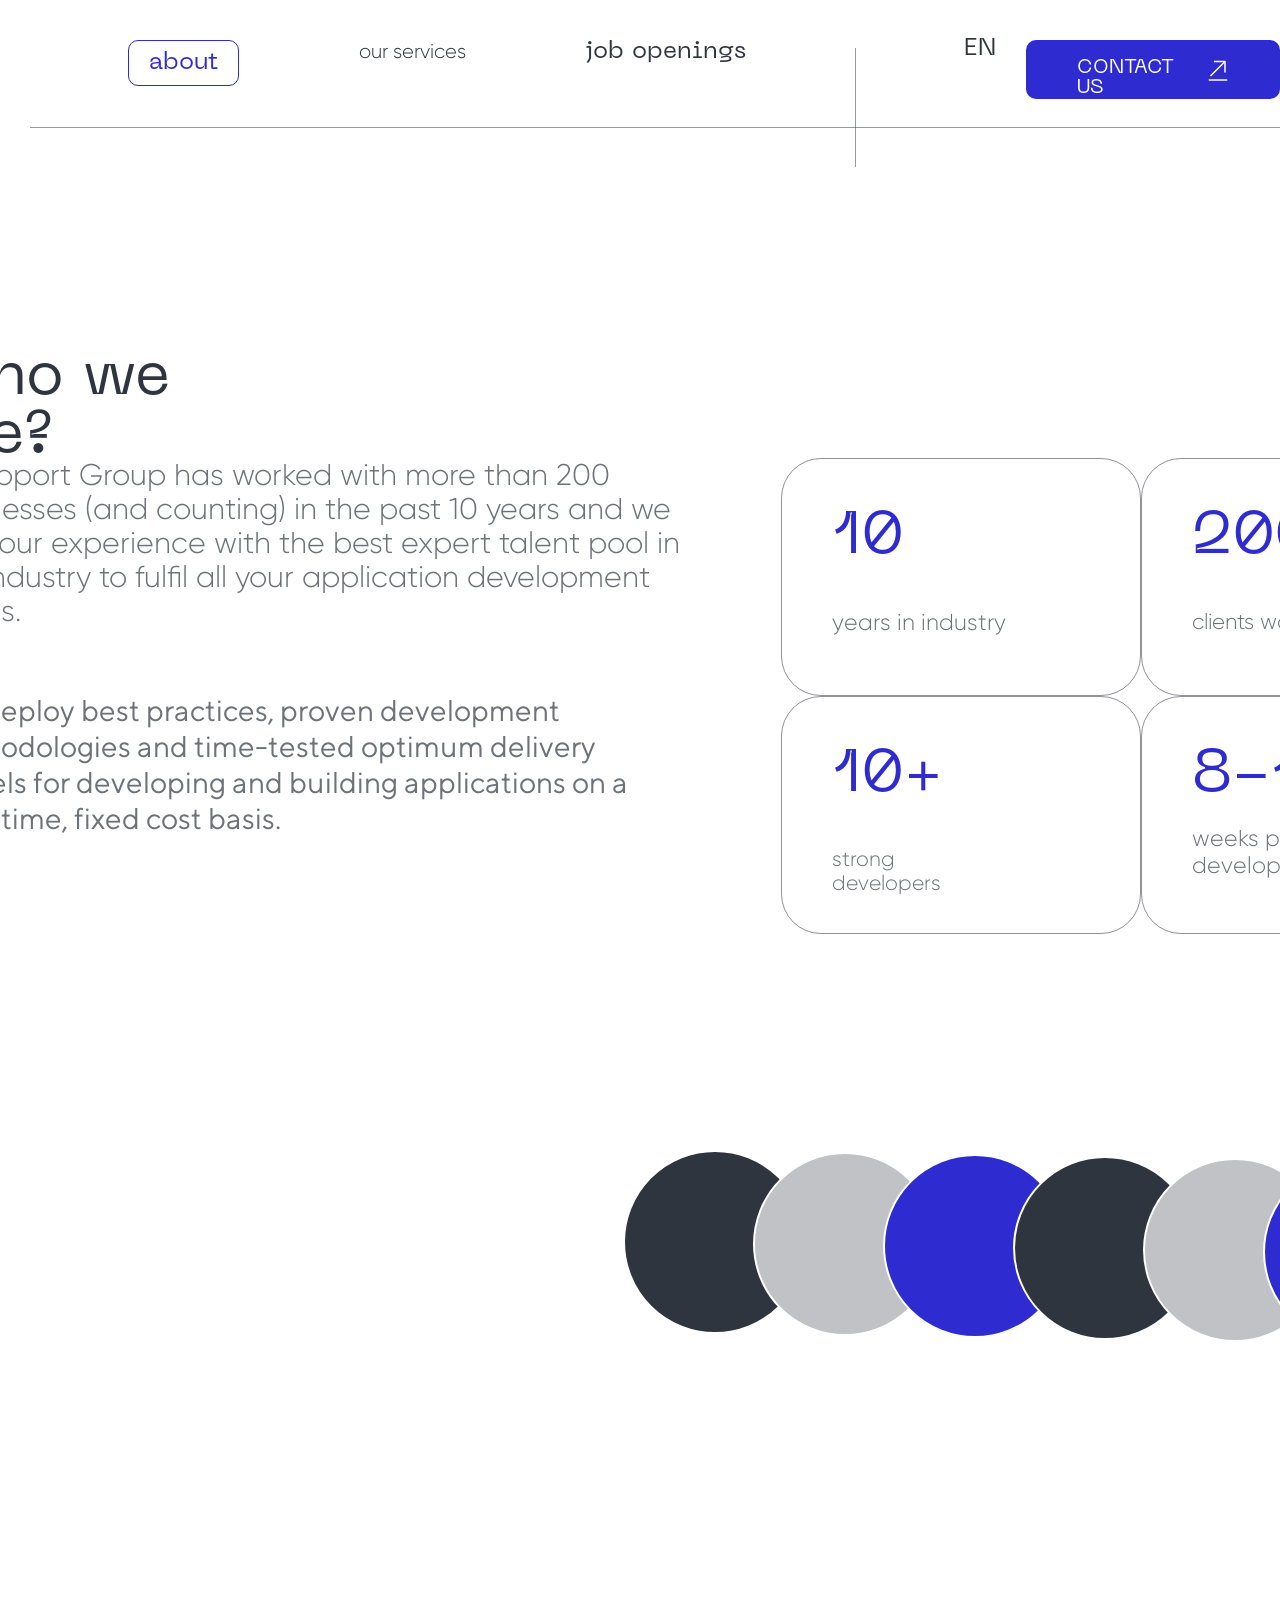
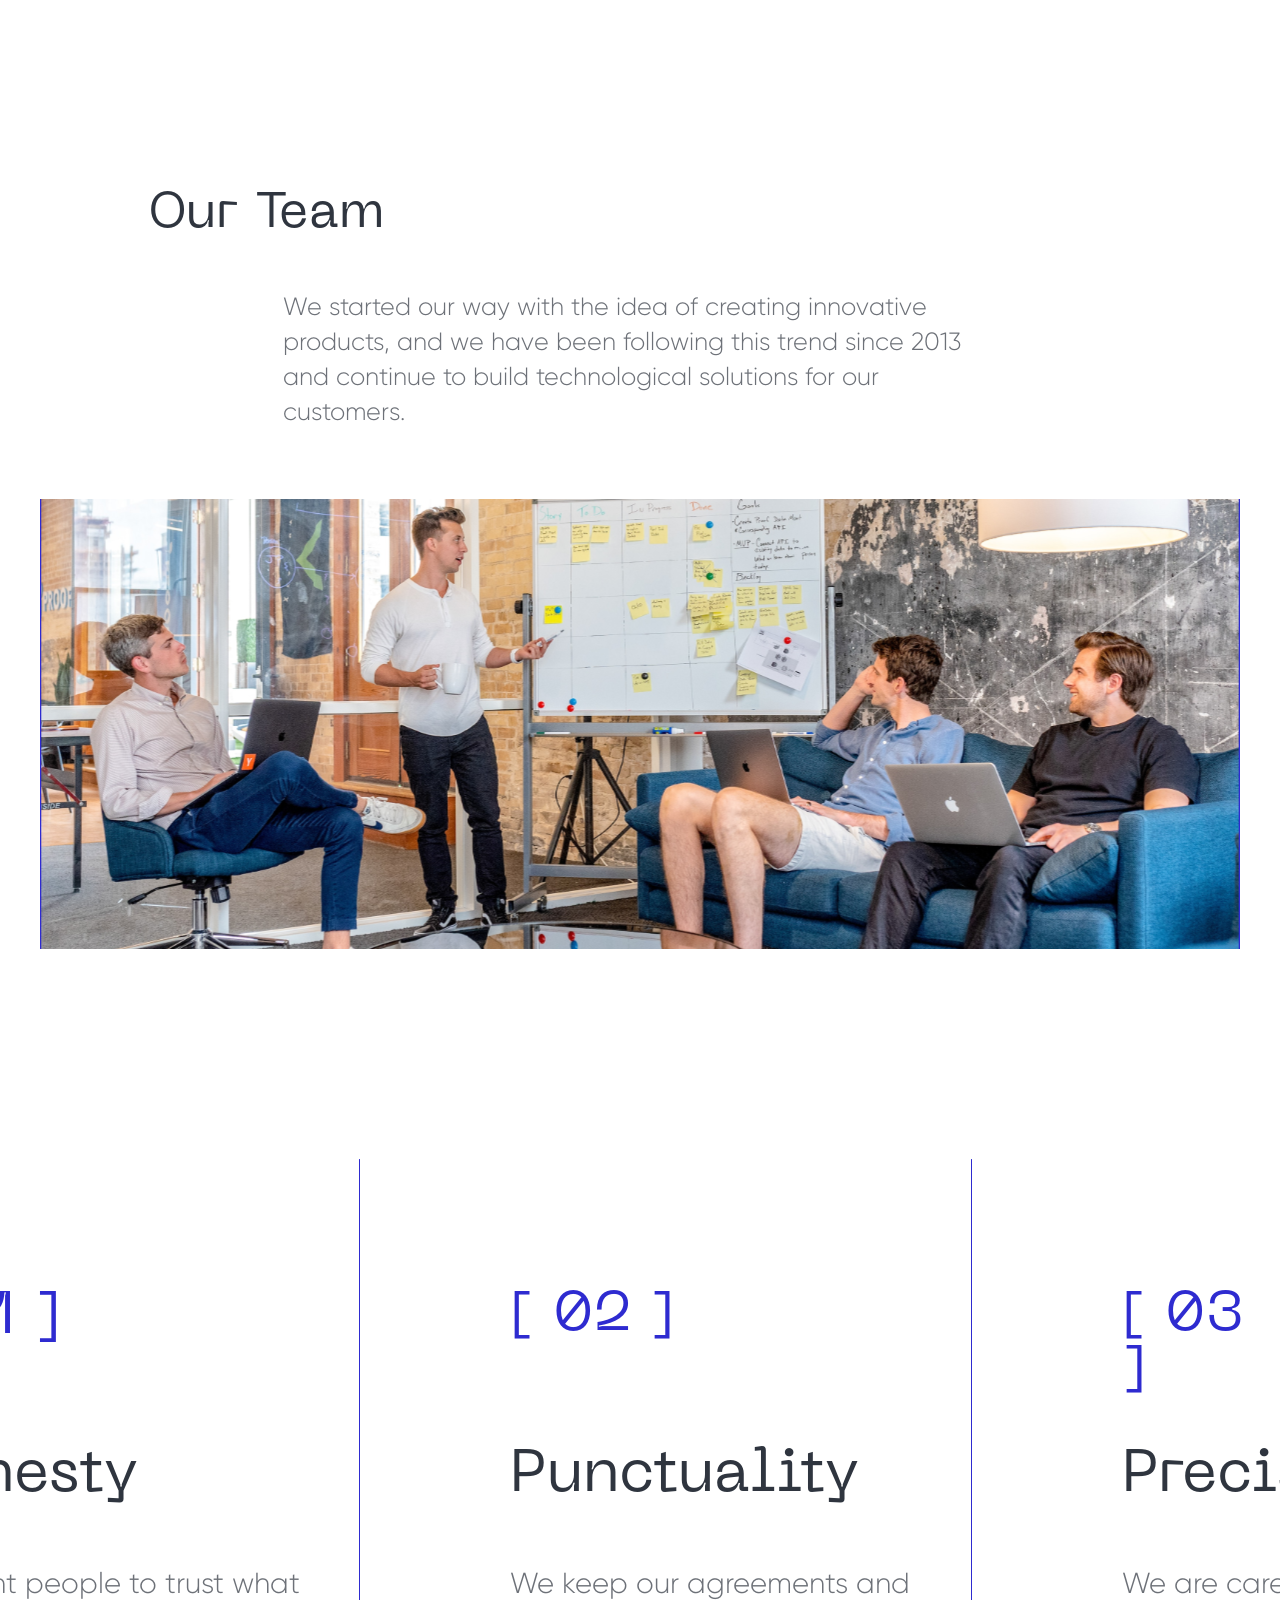
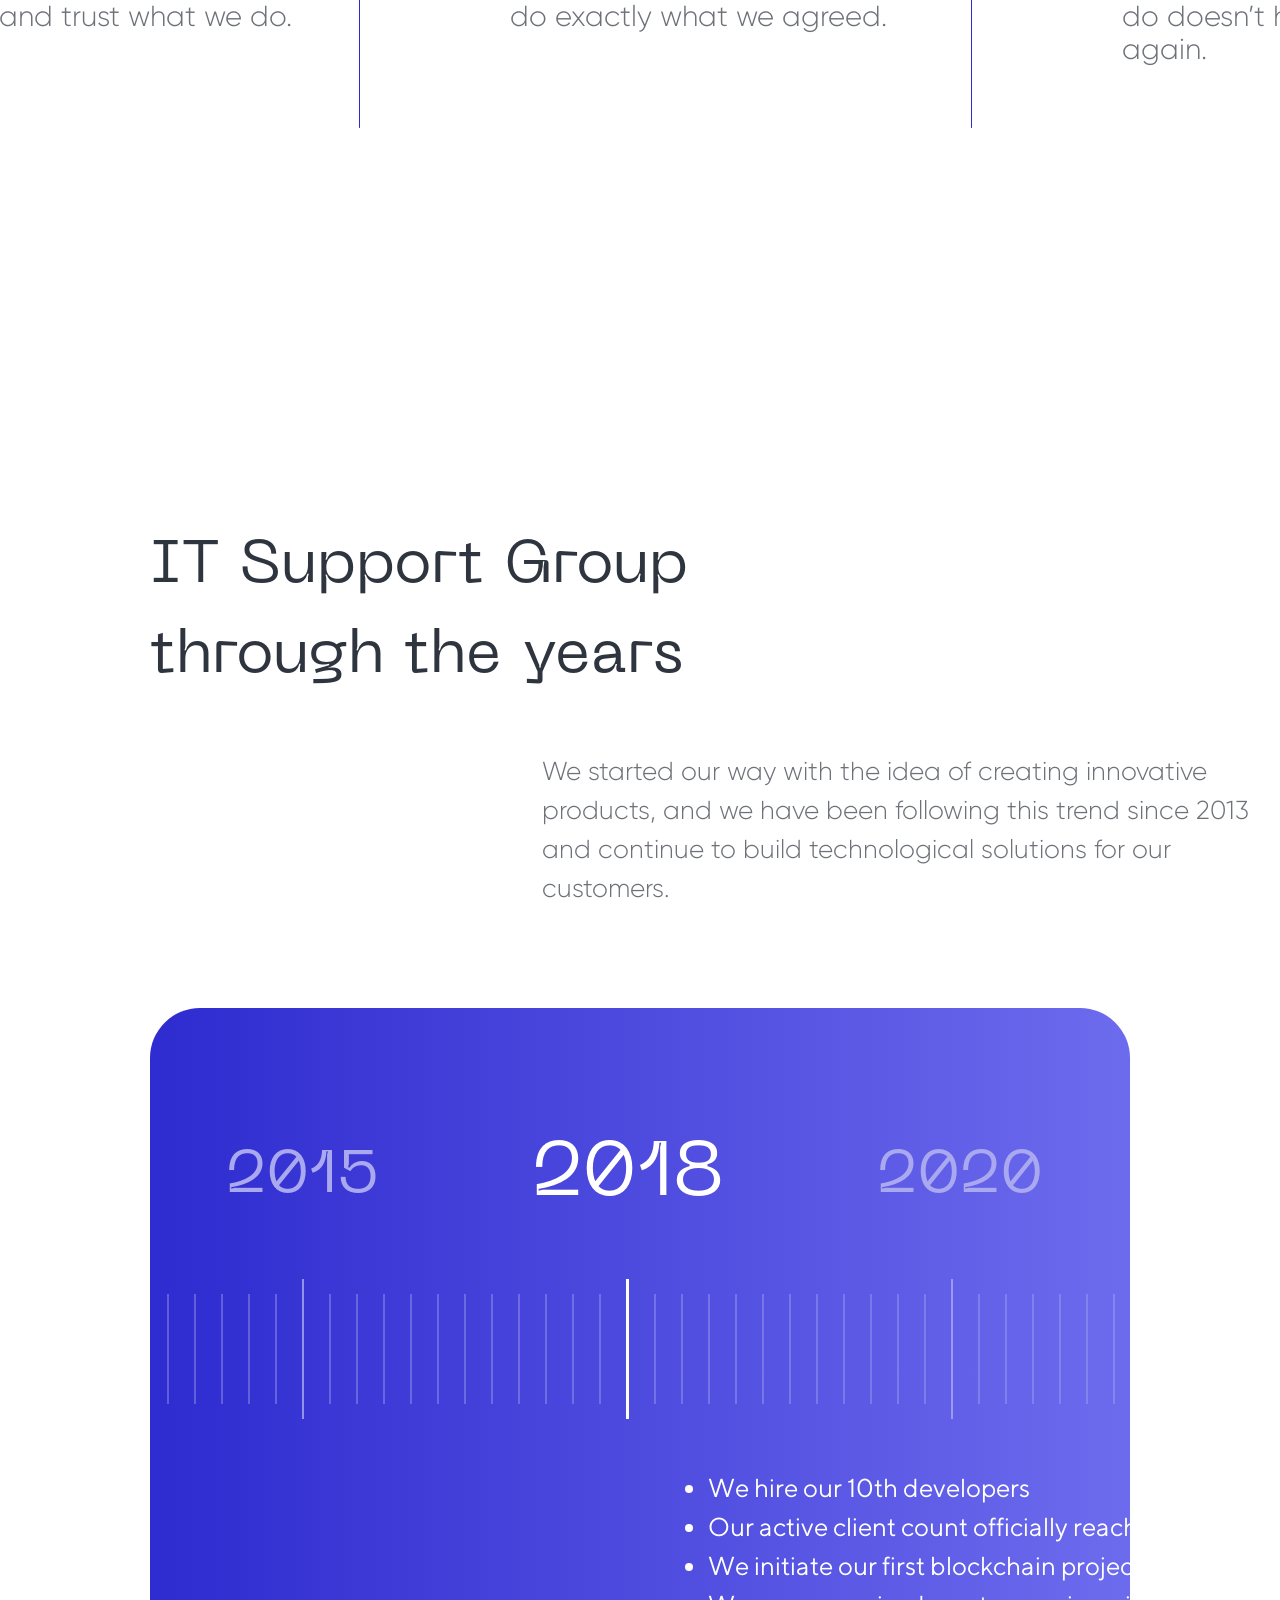
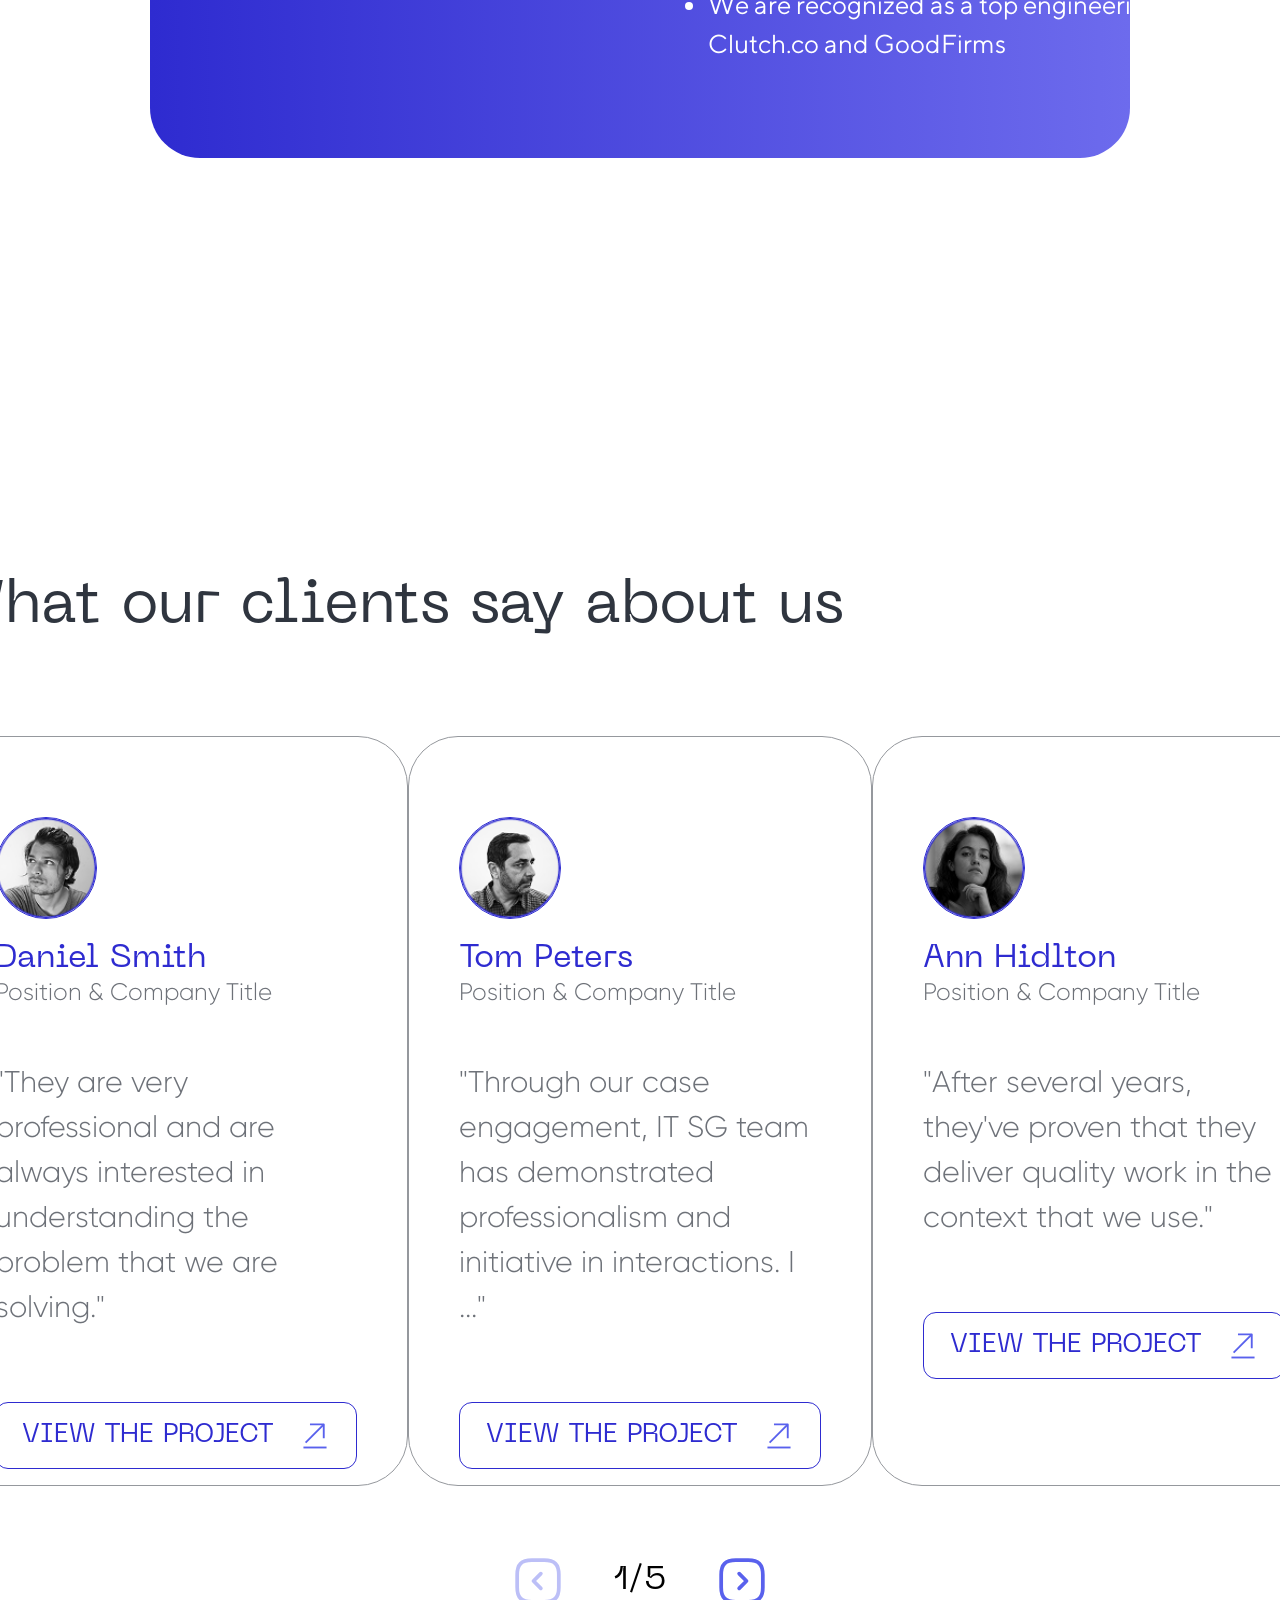
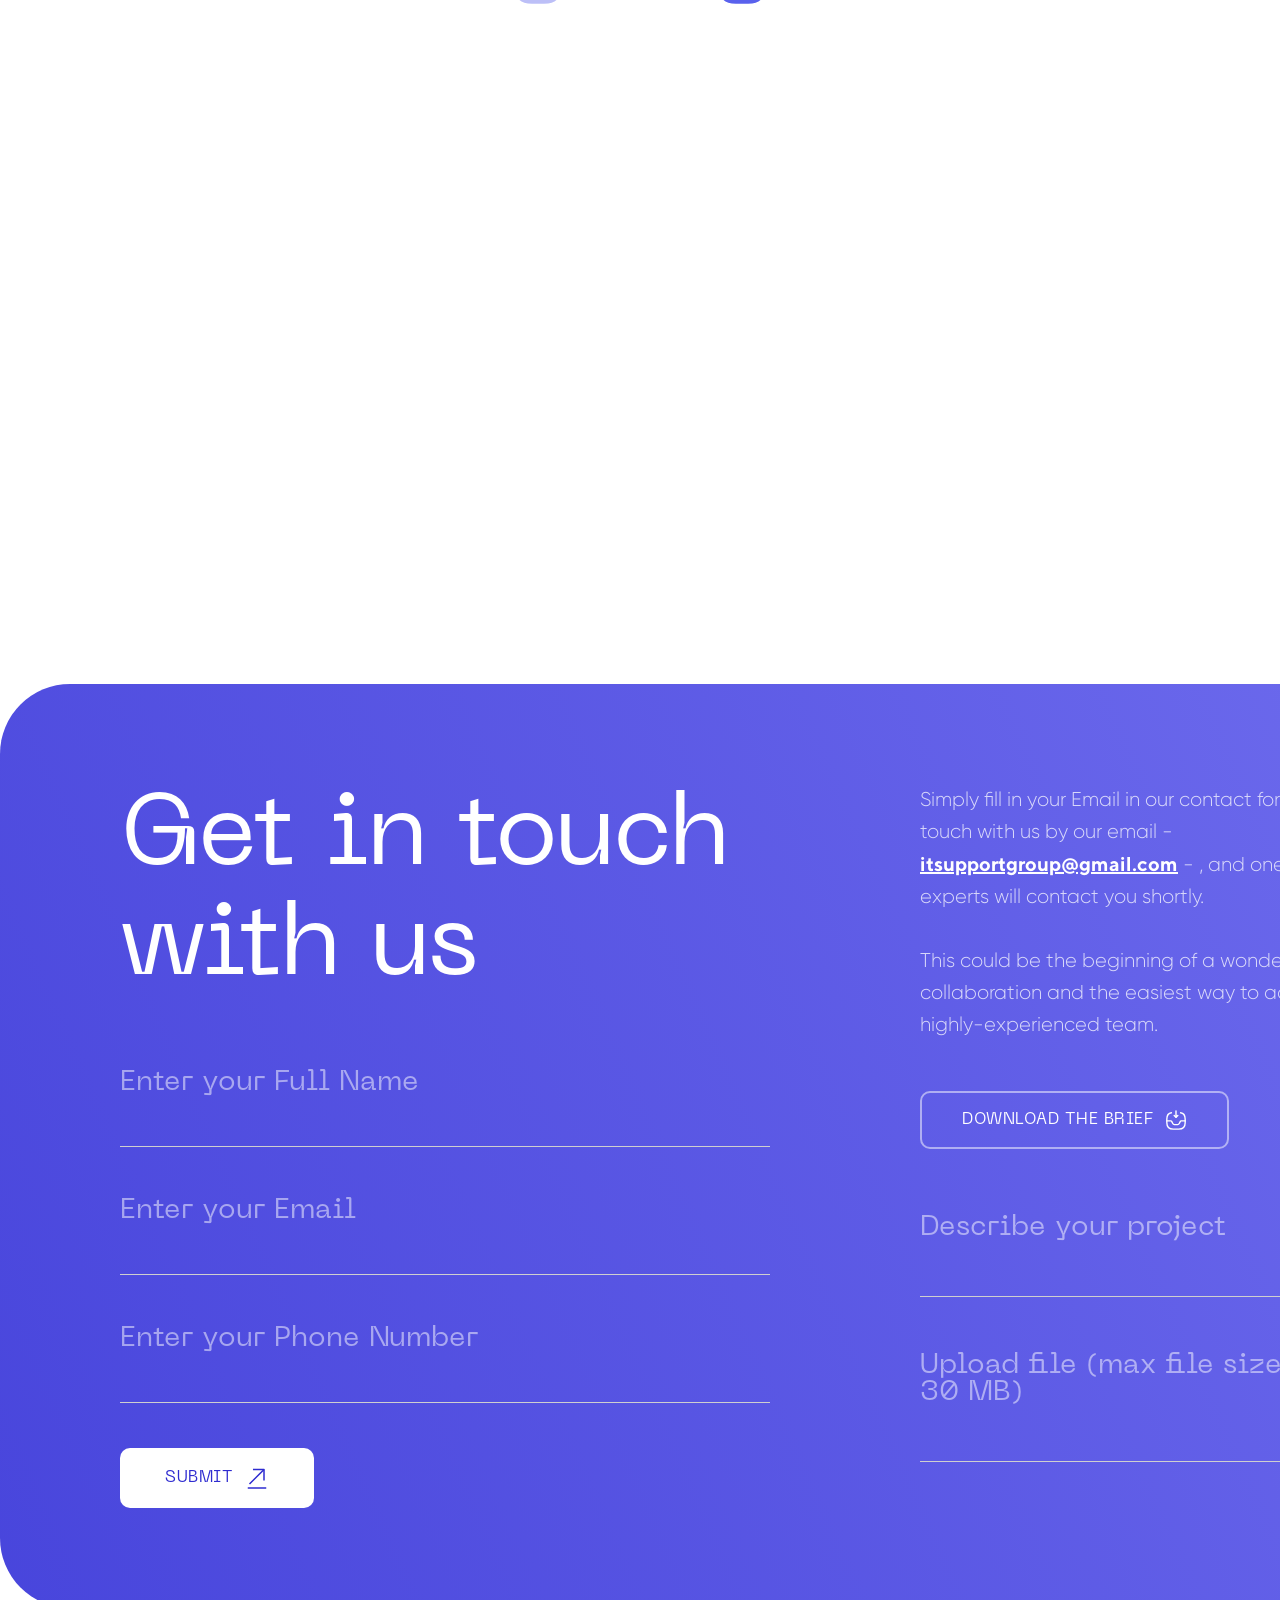
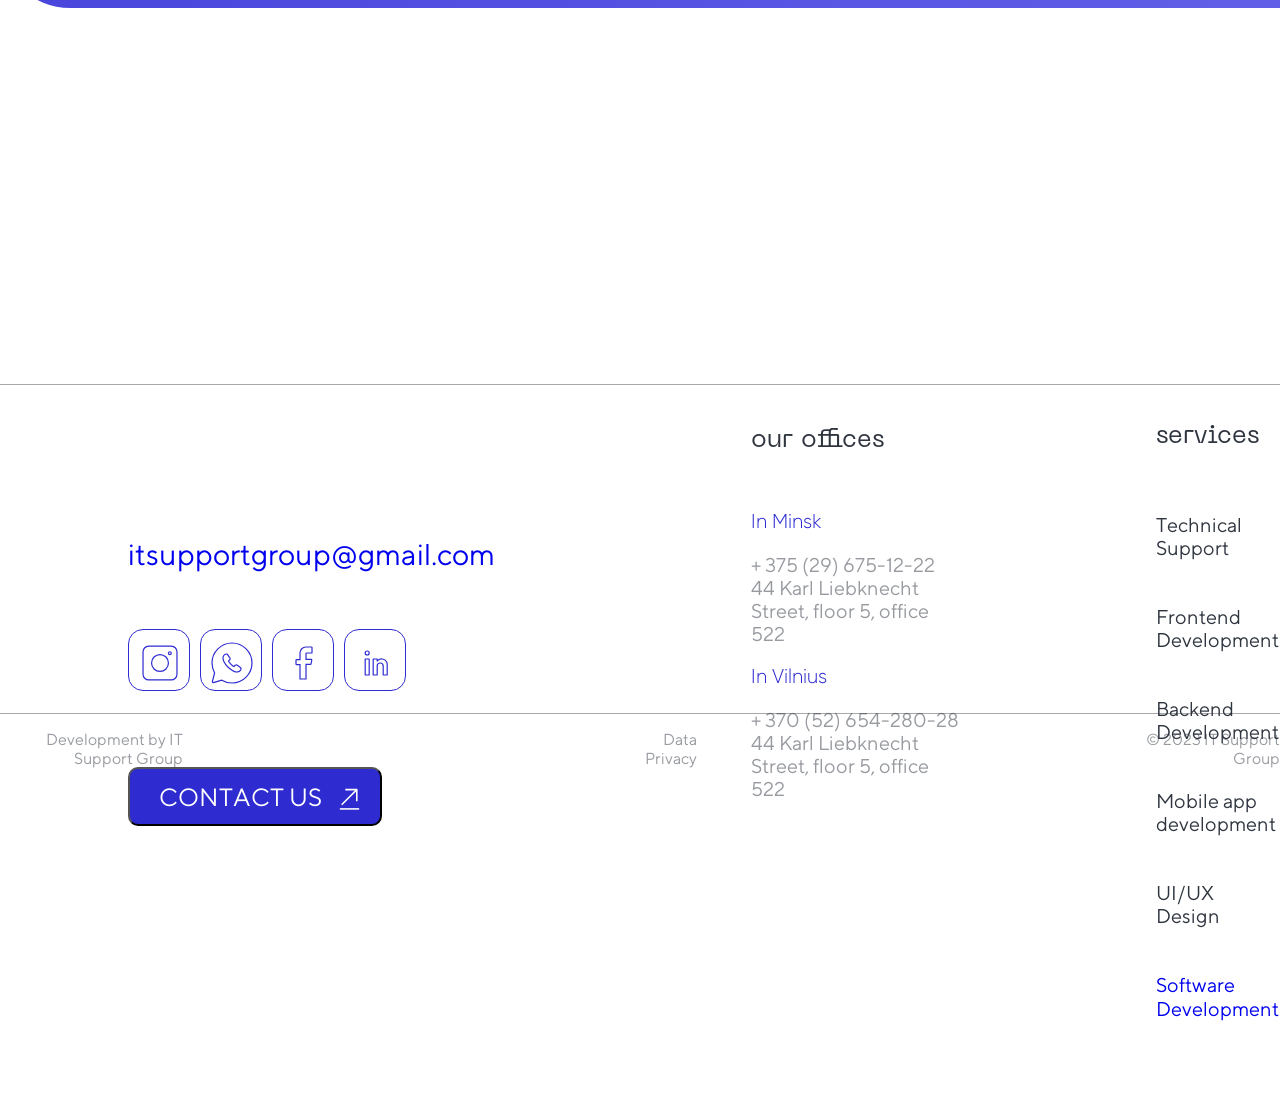
==== commit 2fbb2f55: "Merge pull request #19 from vikacheburika/Dev/Arnas Dev/arnas" ====
--- a/PAGES/about.html
+++ b/PAGES/about.html
@@ -22,7 +22,7 @@
             </div>
 
             <div class="Menu">
-                <a href="PAGES/about.html" class="about">about</a>
+                <a href="#" class="about">about</a>
                 <a href="#" class="services">our services</a>
                 <a href="#" class="job">job openings</a>
             </div>
@@ -166,13 +166,40 @@
             </div>
         </div>
 
+        <div class="mobile_line_Circle">
+            <div class="mobile-circles">
+                <div class="mobile-circle mobile-dark">
+                </div>
+
+                <div class="mobile-circle mobile-grey1">
+                </div>
+
+                <div class="mobile-circle mobile-blue">
+                </div>
+
+                <div class="mobile-circle mobile-grey2">
+                </div>
+
+                <div class="mobile-circle mobile-pink">
+                    <svg xmlns="http://www.w3.org/2000/svg" width="80" height="80" viewBox="0 0 160 160" fill="none">
+                    <path d="M39.998 80H119.998" stroke="white" stroke-width="4.43182" stroke-linecap="round" stroke-linejoin="round"/>
+                    <path d="M80 120V40" stroke="white" stroke-width="4.43182" stroke-linecap="round" stroke-linejoin="round"/>
+                    </svg>
+                </div>
+            </div>
+        </div>
     </div>
     <div class="Teambox">
-        <h1 class="Team-name">Our Team</h1>
-        <div class="Team-start">We started our way with the idea of creating innovative
+
+            <h1 class="Team-name">Our Team</h1>
+            <div class="Team-start">We started our way with the idea of creating innovative
             products, and we have been following this trend since 2013 and continue to build technological solutions for
             our customers.</div>
-        <div class="foto"></div>
+<div class="foto"></div>
+
+
+
+        
 
 
         <div class="Team-end-box">
@@ -196,7 +223,7 @@
             </div>
 
             <div class="zeroone-2">
-                <div class="Team-2">[ 2 ]</div>
+                <div class="Team-2">[ 02 ]</div>
                 <div class="Team-name-2">Punctuality</div>
                 <div class="Team-text-2">We keep our agreements and do exactly what we agreed.</div>
             </div>
@@ -207,7 +234,7 @@
                 </svg>
             </div>
             <div class="zeroone-3">
-                <div class="Team-3">[ 3 ]</div>
+                <div class="Team-3">[ 03 ]</div>
                 <div class="Team-name-3">Precision</div>
                 <div class="Team-text-3">We are carefli so that what we do doesn’t have be dug up again.</div>
             </div>
@@ -227,74 +254,73 @@
 
         <div class="support-box">
             <div class="support-box-date-box">
-                <h2 class="support-box-dates" id="2013">2013</h2>
-                <h2 class="support-box-dates" id="2015">2015</h2>
-                <h2 class="support-box-dates support-box-date-main" id="2018">2018</h2>
-                <h2 class="support-box-dates" id="2020">2020</h2>
-                <h2 class="support-box-dates" id="2022">2022</h2>
+                <h2 class="support-box-dates">2013</h2>
+                <h2 class="support-box-dates">2015</h2>
+                <h2 class="support-box-dates support-box-date-main">2018</h2>
+                <h2 class="support-box-dates">2020</h2>
+                <h2 class="support-box-dates">2022</h2>
             </div>
             <div class="support-box-sticks">
                 <div class="support-stick"></div>
                 <div class="support-stick"></div>
                 <div class="support-stick"></div>
                 <div class="support-stick"></div>
-                <div class="support-stick support-stick-mid" name = "2013"><button class="stick-button" id="stick_support2013"></button></div>
-                <div class="support-stick"></div>
-                <div class="support-stick"></div>
-                <div class="support-stick"></div>
-                <div class="support-stick"></div>
-                <div class="support-stick"></div>
-                <div class="support-stick"></div>
-                <div class="support-stick"></div>
-                <div class="support-stick"></div>
-                <div class="support-stick"></div>
-                <div class="support-stick"></div>
-                <div class="support-stick"></div>
-                <div class="support-stick"></div>
-                <div class="support-stick support-stick-mid" name = "2015"><button class="stick-button" id="stick_support2015"></button></div>
-                <div class="support-stick"></div>
-                <div class="support-stick"></div>
-                <div class="support-stick"></div>
-                <div class="support-stick"></div>
-                <div class="support-stick"></div>
-                <div class="support-stick"></div>
-                <div class="support-stick"></div>
-                <div class="support-stick"></div>
-                <div class="support-stick"></div>
-                <div class="support-stick"></div>
-                <div class="support-stick"></div>
-                <div class="support-stick support-stick-max" name = "2018"><button class="stick-button" id="stick_support2018"></button></div>
-                <div class="support-stick"></div>
-                <div class="support-stick"></div>
-                <div class="support-stick"></div>
-                <div class="support-stick"></div>
-                <div class="support-stick"></div>
-                <div class="support-stick"></div>
-                <div class="support-stick"></div>
-                <div class="support-stick"></div>
-                <div class="support-stick"></div>
-                <div class="support-stick"></div>
-                <div class="support-stick"></div>
-                <div class="support-stick support-stick-mid" name = "2020"><button class="stick-button" id="stick_support2020"></button></div>
-                <div class="support-stick"></div>
-                <div class="support-stick"></div>
-                <div class="support-stick"></div>
-                <div class="support-stick"></div>
-                <div class="support-stick"></div>
-                <div class="support-stick"></div>
-                <div class="support-stick"></div>
-                <div class="support-stick"></div>
-                <div class="support-stick"></div>
-                <div class="support-stick"></div>
-                <div class="support-stick"></div>
-                <div class="support-stick support-stick-mid" name = "2022"><button class="stick-button" id="stick_support2022"></button></div>
+                <div class="support-stick support-stick-mid"></div>
+                <div class="support-stick"></div>
+                <div class="support-stick"></div>
+                <div class="support-stick"></div>
+                <div class="support-stick"></div>
+                <div class="support-stick"></div>
+                <div class="support-stick"></div>
+                <div class="support-stick"></div>
+                <div class="support-stick"></div>
+                <div class="support-stick"></div>
+                <div class="support-stick"></div>
+                <div class="support-stick"></div>
+                <div class="support-stick support-stick-mid"></div>
+                <div class="support-stick"></div>
+                <div class="support-stick"></div>
+                <div class="support-stick"></div>
+                <div class="support-stick"></div>
+                <div class="support-stick"></div>
+                <div class="support-stick"></div>
+                <div class="support-stick"></div>
+                <div class="support-stick"></div>
+                <div class="support-stick"></div>
+                <div class="support-stick"></div>
+                <div class="support-stick"></div>
+                <div class="support-stick support-stick-max"></div>
+                <div class="support-stick"></div>
+                <div class="support-stick"></div>
+                <div class="support-stick"></div>
+                <div class="support-stick"></div>
+                <div class="support-stick"></div>
+                <div class="support-stick"></div>
+                <div class="support-stick"></div>
+                <div class="support-stick"></div>
+                <div class="support-stick"></div>
+                <div class="support-stick"></div>
+                <div class="support-stick"></div>
+                <div class="support-stick support-stick-mid"></div>
+                <div class="support-stick"></div>
+                <div class="support-stick"></div>
+                <div class="support-stick"></div>
+                <div class="support-stick"></div>
+                <div class="support-stick"></div>
+                <div class="support-stick"></div>
+                <div class="support-stick"></div>
+                <div class="support-stick"></div>
+                <div class="support-stick"></div>
+                <div class="support-stick"></div>
+                <div class="support-stick"></div>
+                <div class="support-stick support-stick-mid"></div>
                 <div class="support-stick"></div>
                 <div class="support-stick"></div>
                 <div class="support-stick"></div>
                 <div class="support-stick"></div>
             </div>
             <div class="support-box-list-box">
-                <ul class="support-box-list" id="list">
+                <ul class="support-box-list">
                     <li class="support-box-list-item">We hire our 10th developers</li>
                     <li class="support-box-list-item">Our active client count officially reaches 20</li>
                     <li class="support-box-list-item">We initiate our first blockchain project</li>
@@ -309,35 +335,58 @@
 
     <!--        What our clients say about us       -->
     <div class="what-clients-say">
-        <h2>What our clients say about us</h2>
+        <h2 class="what-clients-say-name">What our clients say about us</h2>
         <div class="what-clients-say-boxes">
             <div class="clientssay-box clientssay-1">
-                <img class="client-pic" alt="picture of a client" src="../IMG/daniel-smith.png">
-                <h4 class="clientssay-name">Daniel Smith</h4>
-                <h5 class="clientssay-desc">Position & Company Title</h5>
-                <p class="clientssay-description">"They are very professional and are always interested in understanding
-                    the problem that we are solving."</p>
-                <div class="clietssay-nonbutton">VIEW THE PROJECT <a href="#" class="arrow-link"><img
-                            class="clietssay-nonbutton_img" alt="arrow" src="../IMG/contact-button.svg"></a></div>
+                <div class="say-foto-name">
+                    <img class="client-pic" alt="picture of a client" src="../IMG/daniel-smith.png">
+                    <div class="say-name-text">
+                        <h4 class="clientssay-name">Daniel Smith</h4>
+                        <h5 class="clientssay-desc">Position & Company Title</h5>
+                    </div>
+                </div>
+                <div class="media-say-client">
+                    <p class="clientssay-description">"They are very professional and are always interested in
+                        understanding
+                        the problem that we are solving."</p>
+                    <div class="clietssay-nonbutton">VIEW THE PROJECT <a href="#" class="arrow-link"><img
+                                class="clietssay-nonbutton_img" alt="arrow" src="../IMG/contact-button.svg"></a></div>
+                </div>
             </div>
 
             <div class="clientssay-box clientssay-2">
-                <img class="client-pic" alt="picture of a client" src="../IMG/tom-peters.png">
-                <h4 class="clientssay-name">Tom Peters</h4>
-                <h5 class="clientssay-desc">Position & Company Title</h5>
-                <p class="clientssay-description">"Through our case engagement, IT SG team has demonstrated
-                    professionalism and initiative in interactions. I ..."</p>
-                <div class="clietssay-nonbutton">VIEW THE PROJECT <a href="#" class="arrow-link"><img
-                            class="clietssay-nonbutton_img" alt="arrow" src="../IMG/contact-button.svg"></a></div>
+                <div class="say-foto-name">
+                    <img class="client-pic" alt="picture of a client" src="../IMG/tom-peters.png">
+                    <div class="say-name-text">
+                        <h4 class="clientssay-name">Tom Peters</h4>
+                        <h5 class="clientssay-desc">Position & Company Title</h5>
+                    </div>
+                </div>
+                <div class="media-say-client">
+                    <p class="clientssay-description">"Through our case engagement, IT SG team has demonstrated
+                        professionalism and initiative in interactions. I ..."</p>
+                    <div class="clietssay-nonbutton">VIEW THE PROJECT <a href="#" class="arrow-link"><img
+                                class="clietssay-nonbutton_img" alt="arrow" src="../IMG/contact-button.svg"></a></div>
+                </div>
             </div>
             <div class="clientssay-box clientssay-3">
-                <img class="client-pic" alt="picture of a client" src="../IMG/ann-hidlton.png">
-                <h4 class="clientssay-name">Ann Hidlton</h4>
-                <h5 class="clientssay-desc">Position & Company Title</h5>
-                <p class="clientssay-description">"After several years, they've proven that they deliver quality work in
-                    the context that we use."</p>
-                <div class="clietssay-nonbutton">VIEW THE PROJECT <a href="#" class="arrow-link"><img
-                            class="clietssay-nonbutton_img" alt="arrow" src="../IMG/contact-button.svg"></a></div>
+                <div class="say-foto-name">
+                    <img class="client-pic" alt="picture of a client" src="../IMG/ann-hidlton.png">
+                    <div class="say-name-text">
+                        <h4 class="clientssay-name">Ann Hidlton</h4>
+                        <h5 class="clientssay-desc">Position & Company Title</h5>
+                    </div>
+                </div>
+                <div class="media-say-client">
+                    <p class="clientssay-description">"After several years, they've proven that they deliver quality
+                        work in
+                        the context that we use."</p>
+                    <div class="say-view-button">
+                        <div class="clietssay-nonbutton">VIEW THE PROJECT <a href="#" class="arrow-link"><img
+                                    class="clietssay-nonbutton_img" alt="arrow" src="../IMG/contact-button.svg"></a>
+                        </div>
+                    </div>
+                </div>
             </div>
         </div>
         <div class="what-clients-say-nav">
@@ -356,17 +405,17 @@
                     <div class="form-left">
                         <input type="text" id="fname" name="fname" placeholder="Enter your Full Name">
                         <div class="line">
-                        
+
                         </div>
 
                         <input type="email" id="email" name="email" placeholder="Enter your Email">
                         <div class="line">
-                        
+
                         </div>
 
                         <input type="tel" id="phone" name="phone" placeholder="Enter your Phone Number">
                         <div class="line">
-                        
+
                         </div>
 
                         <button class="button-submit" type="submit">SUBMIT
@@ -408,7 +457,7 @@
                     <div class="form-right">
                         <input type="text" id="project" name="project" placeholder="Describe your project">
                         <div class="line">
-                        
+
                         </div>
 
                         <input class="touch-upload" type="file" id="file-upload" name="file-upload">
@@ -417,7 +466,7 @@
                             <span class="upload-icon">+</span>
                         </label>
                         <div class="line">
-                            
+
                         </div>
                     </div>
                 </div>
@@ -432,54 +481,65 @@
 
         <footer class="nav-footer">
             <div class="nav-footer-left">
-                <h1>iт</h1>
-
-                <a href="#">itsupportgroup@gmail.com</a>
+                <h1 class="footer-it"><img src="../img/black-vector.svg" alt=""></h1>
+
+                <a href="#" class="footer-email">itsupportgroup@gmail.com</a>
                 <br><br><br><br>
                 <div class="social-ntx">
-                    <div class="soc"><img src="../IMG/instagram 1.svg" alt="inst" class="img"></div>
-                    <div class="soc"><img src="../IMG/whatsapp.svg" alt="wtup" class="img"></div>
-                    <div class="soc"><img src="../IMG/facebook.svg" alt="fb" class="img"></div>
-                    <div class="soc"><img src="../IMG/linkedin 1(1).svg" alt="ln" class="img"></div>
+                    <div class="soc">
+                        <div class="img img-instagram"></div>
+                    </div>
+                    <div class="soc">
+                        <div class="img img-whatsapp"></div>
+                    </div>
+                    <div class="soc">
+                        <div class="img img-facebook"></div>
+                    </div>
+                    <div class="soc">
+                        <div class="img img-linkedin"></div>
+                    </div>
                 </div>
                 <br><br><br><br>
-                <button class="nav-footer-left-button">CONTACT US <img src="../IMG/send.svg" alt="arrow"
+                <button class="nav-footer-left-button"> CONTACT US <img src="../IMG/send.svg" alt="arrow"
                         class="arrow"></button>
             </div>
             <div class="nav-footer-center">
                 <br>
                 <p class="text-center">our offices</p>
                 <br>
-                <div class="off-minsk">
-                    <h1 class="heading-blue">In Minsk</h1>
-                    <div class="text-for-footer-center">
-                        <p>+ 375 (29) 675-12-22
-                            <br>
-                            44 Karl Liebknecht Street, floor 5, office 522
-                        </p>
-                    </div>
-                </div>
-                <div class="off-vilnius">
-                    <h1 class="heading-blue">In Vilnius</h1>
-                    <div class="text-for-footer-center">
-                        <p>+ 370 (52) 654-280-28
-                            <br>
-                            44 Karl Liebknecht Street, floor 5, office 522
-                        </p>
-                    </div>
-                </div>
+                <div class="minsk-and-vilnius">
+                    <div class="off-minsk">
+                        <h1 class="heading-blue">In Minsk</h1>
+                        <div class="text-for-footer-center">
+                            <p>+ 375 (29) 675-12-22
+                                <br>
+                                44 Karl Liebknecht Street, floor 5, office 522
+                            </p>
+                        </div>
+                    </div>
+                    <div class="off-vilnius">
+                        <h1 class="heading-blue">In Vilnius</h1>
+                        <div class="text-for-footer-center">
+                            <p>+ 370 (52) 654-280-28
+                                <br>
+                                44 Karl Liebknecht Street, floor 5, office 522
+                            </p>
+                        </div>
+                    </div>
+                </div>
+
             </div>
             <div class="nav-footer-right">
                 <p class="text-center">services</p><br>
 
                 <div class="services">
                     <p class="service">
-                        Technical Support <br><br>
-                        Frontend Development<br><br>
-                        Backend Development<br><br>
-                        Mobile app development<br><br>
-                        UI/UX Design<br><br>
-                        <a href="https://www.llinformatics.com/">Software Development</a>
+                    <div class="service-Technical">Technical Support</div> <br><br>
+                    <div class="service-Frontend">Frontend Development</div><br><br>
+                    <div class="service-Backend">Backend Development</div><br><br>
+                    <div class="service-Mobile">Mobile app development</div><br><br>
+                    <div class="service-UIUX">UI/UX Design</div><br><br>
+                    <a href="https://www.llinformatics.com/" class="service-Software">Software Development</a>
                     </p>
                 </div>
             </div>
@@ -493,6 +553,5 @@
 
     </div>
 </body>
-<script src="../JS/script.js"></script>
-<script src="../JS/throught_years.js"></script>
+
 </html>
--- a/CSS/clients-say.css
+++ b/CSS/clients-say.css
@@ -93,6 +93,7 @@
     font-weight: 400;
     line-height: 150%;
     margin: 0;
+    margin-bottom: 20%;
 }
 
 .clietssay-nonbutton {
@@ -172,13 +173,44 @@
     .what-clients-say-boxes {
         display: flex;
         overflow-x: auto;
+        padding-left: 17%;
+        padding-right: 16%;
     }
     .clientssay-box {
         min-width: 320px;
         flex: 0 0 auto;
-        width: 50%;
+        width: 43%;
+        height: 600px;
     }
     .what-clients-say-nav{
         display: none;
     }
+    .client-pic {
+        margin-top: 0;
+    }
+    .say-foto-name{
+        display: flex;
+        align-items: center;
+        gap: 30px;
+    }
+    .media-say-client {
+        display: flex;
+        flex-direction: column;
+        gap: 10px;
+    }
+    .clientssay-name{
+        margin-top: 8%;
+    }
+    .clientssay-desc {
+        margin: 0;
+    }
+    .clientssay-description {
+        margin-bottom: 0%;
+        margin-top: 6%;
+    }
+    .say-view-button{
+        margin-top: 25%;
+    }
+    
+
 }
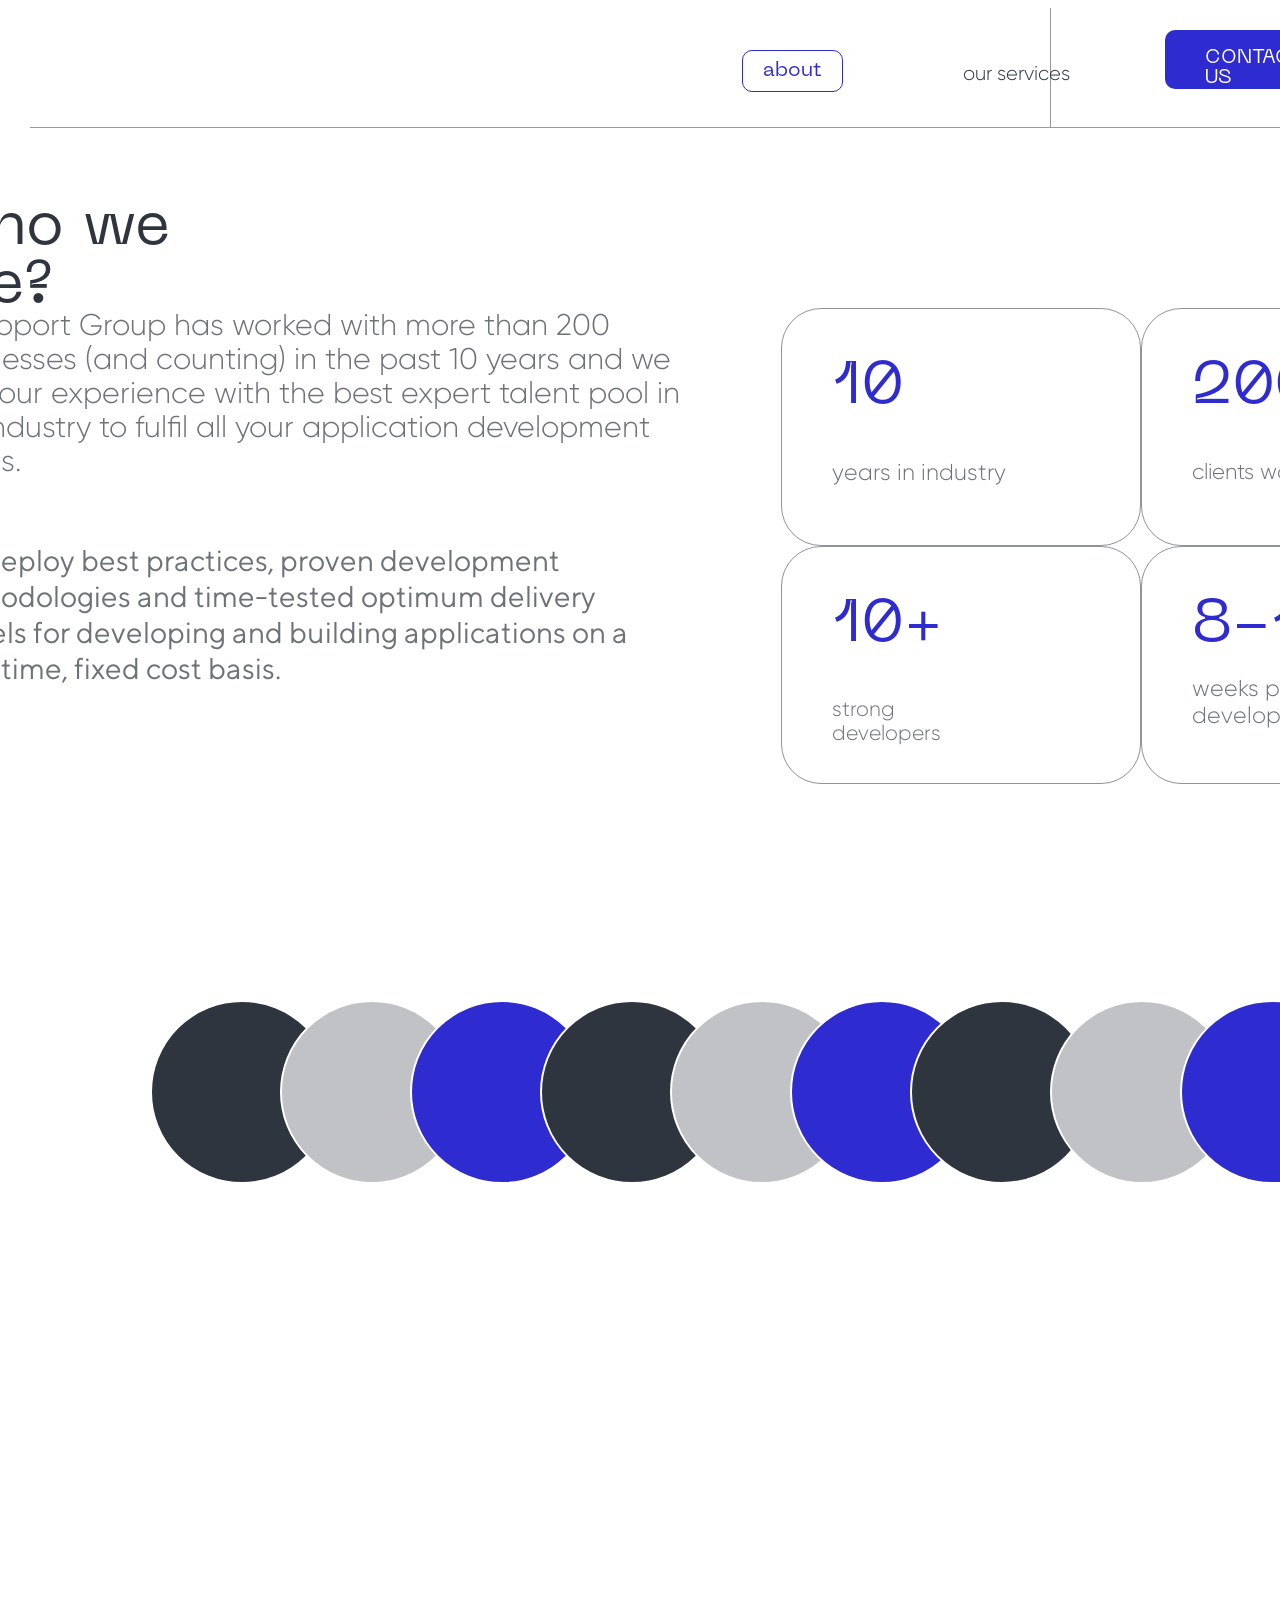
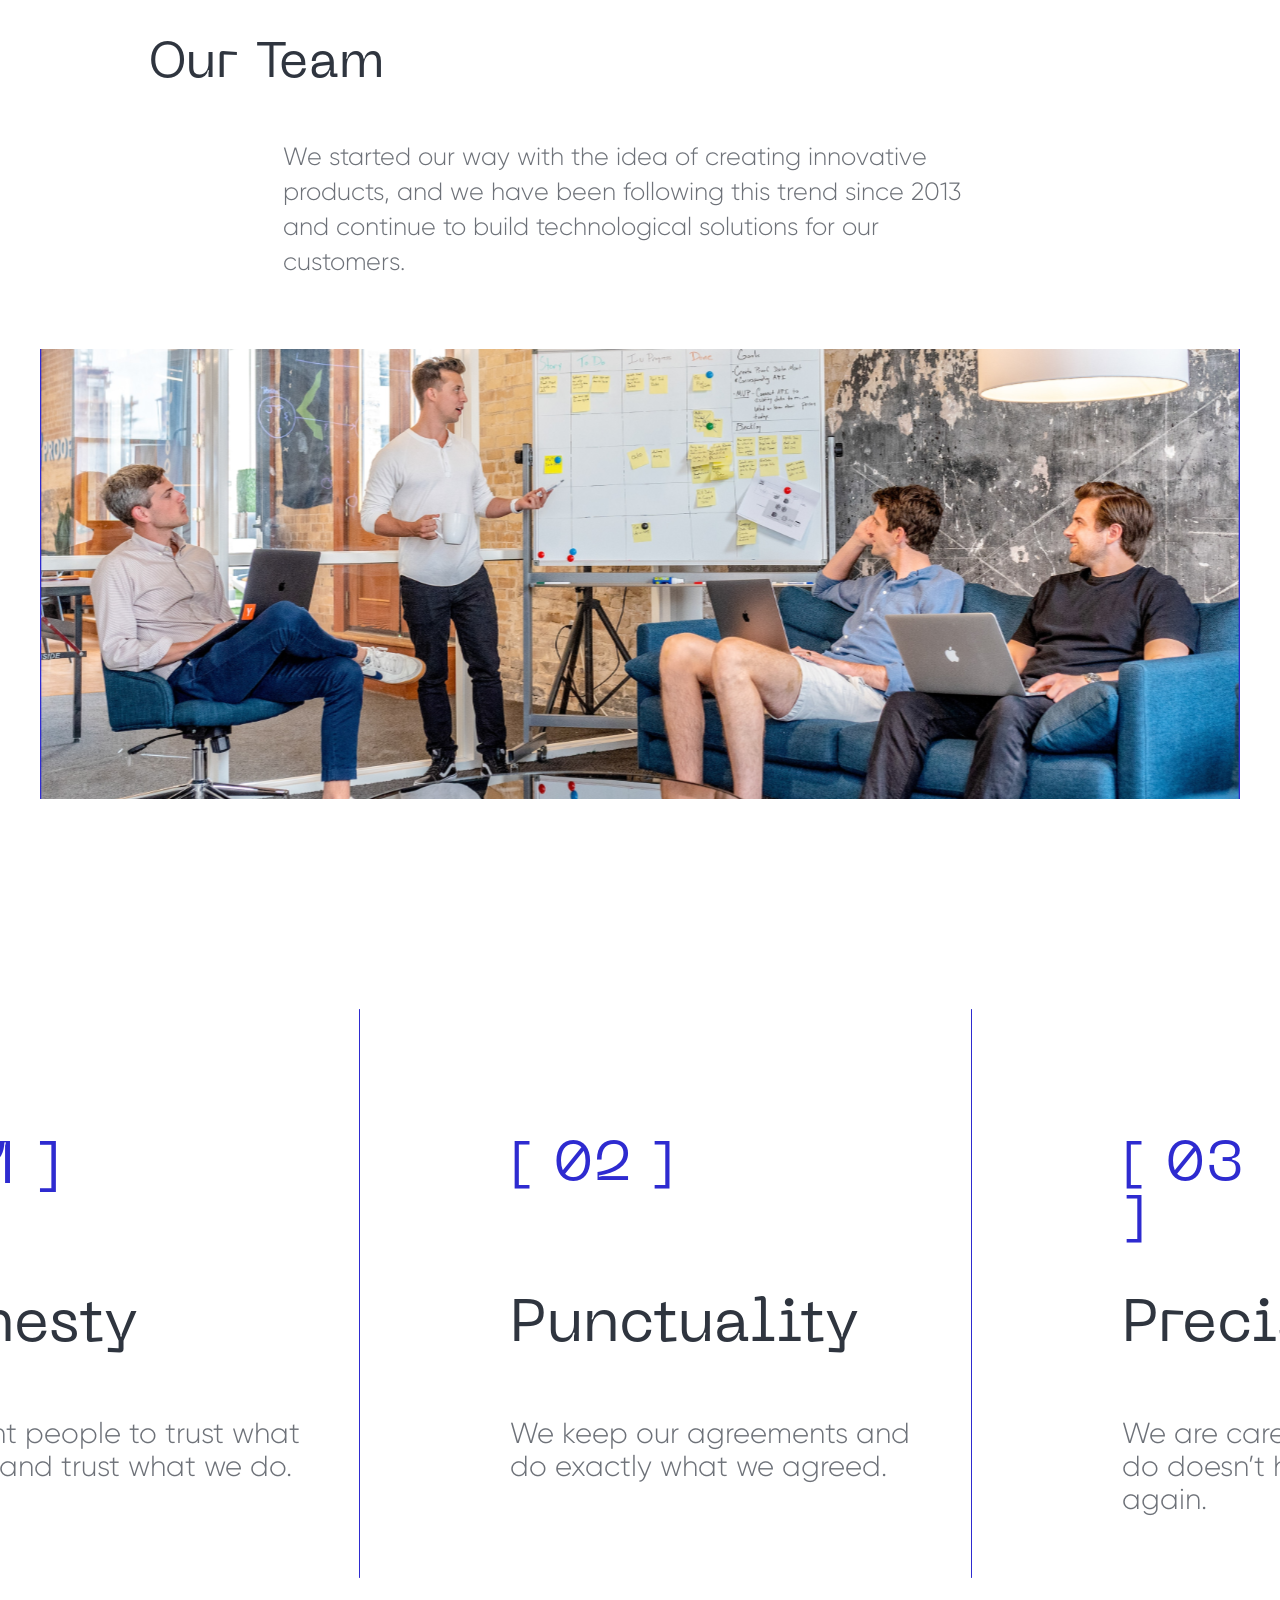
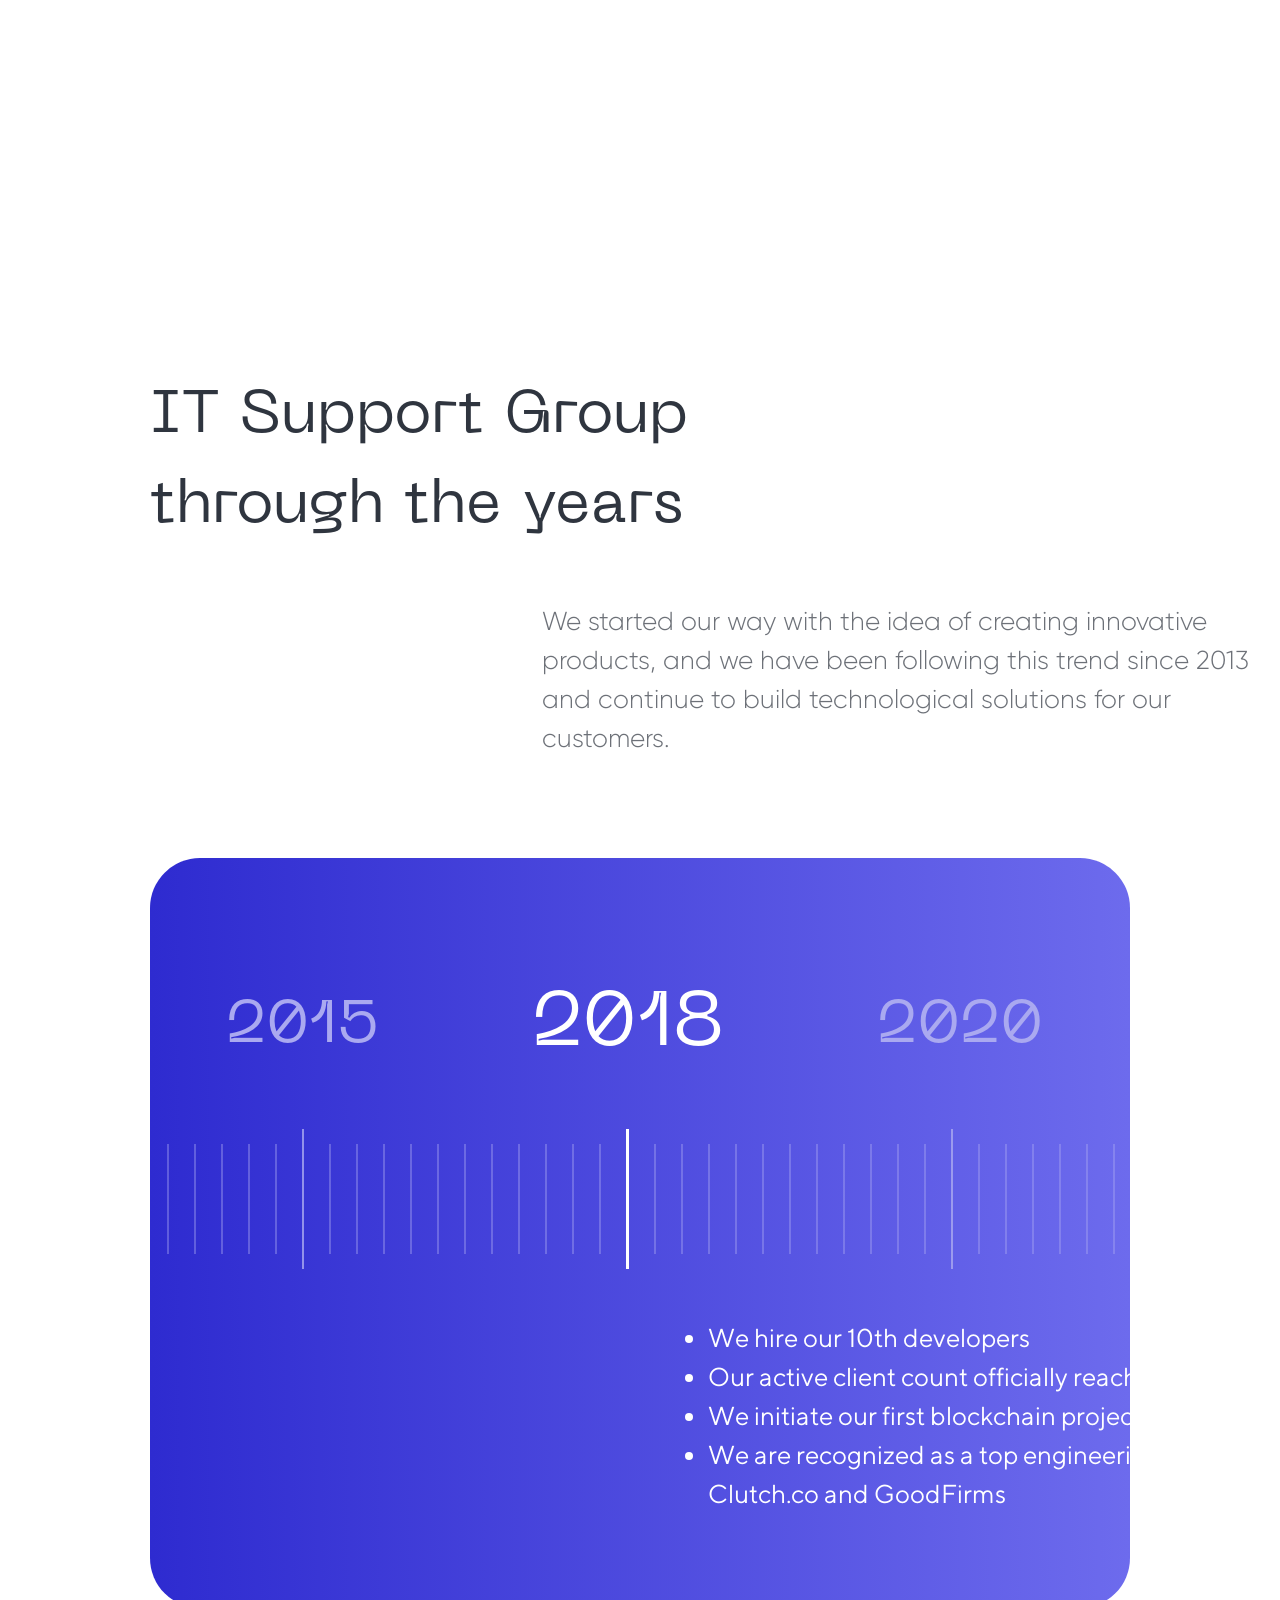
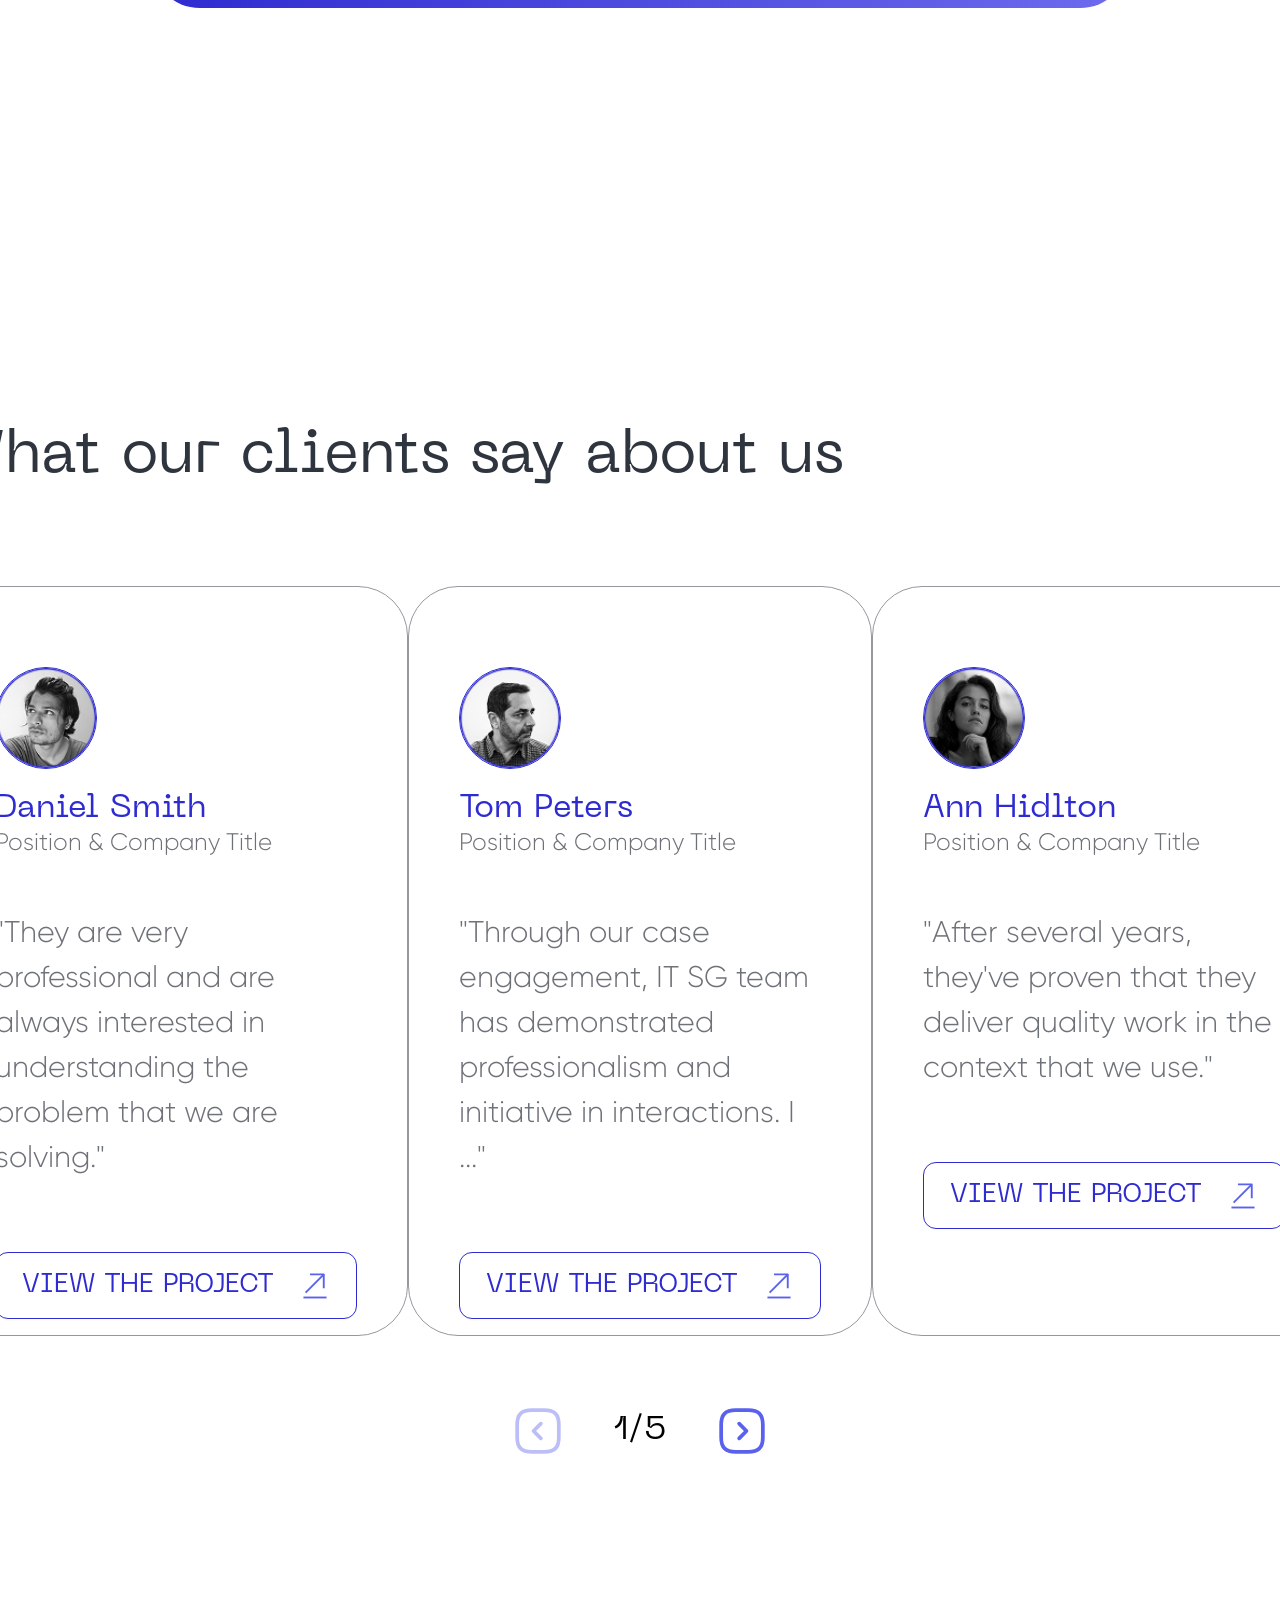
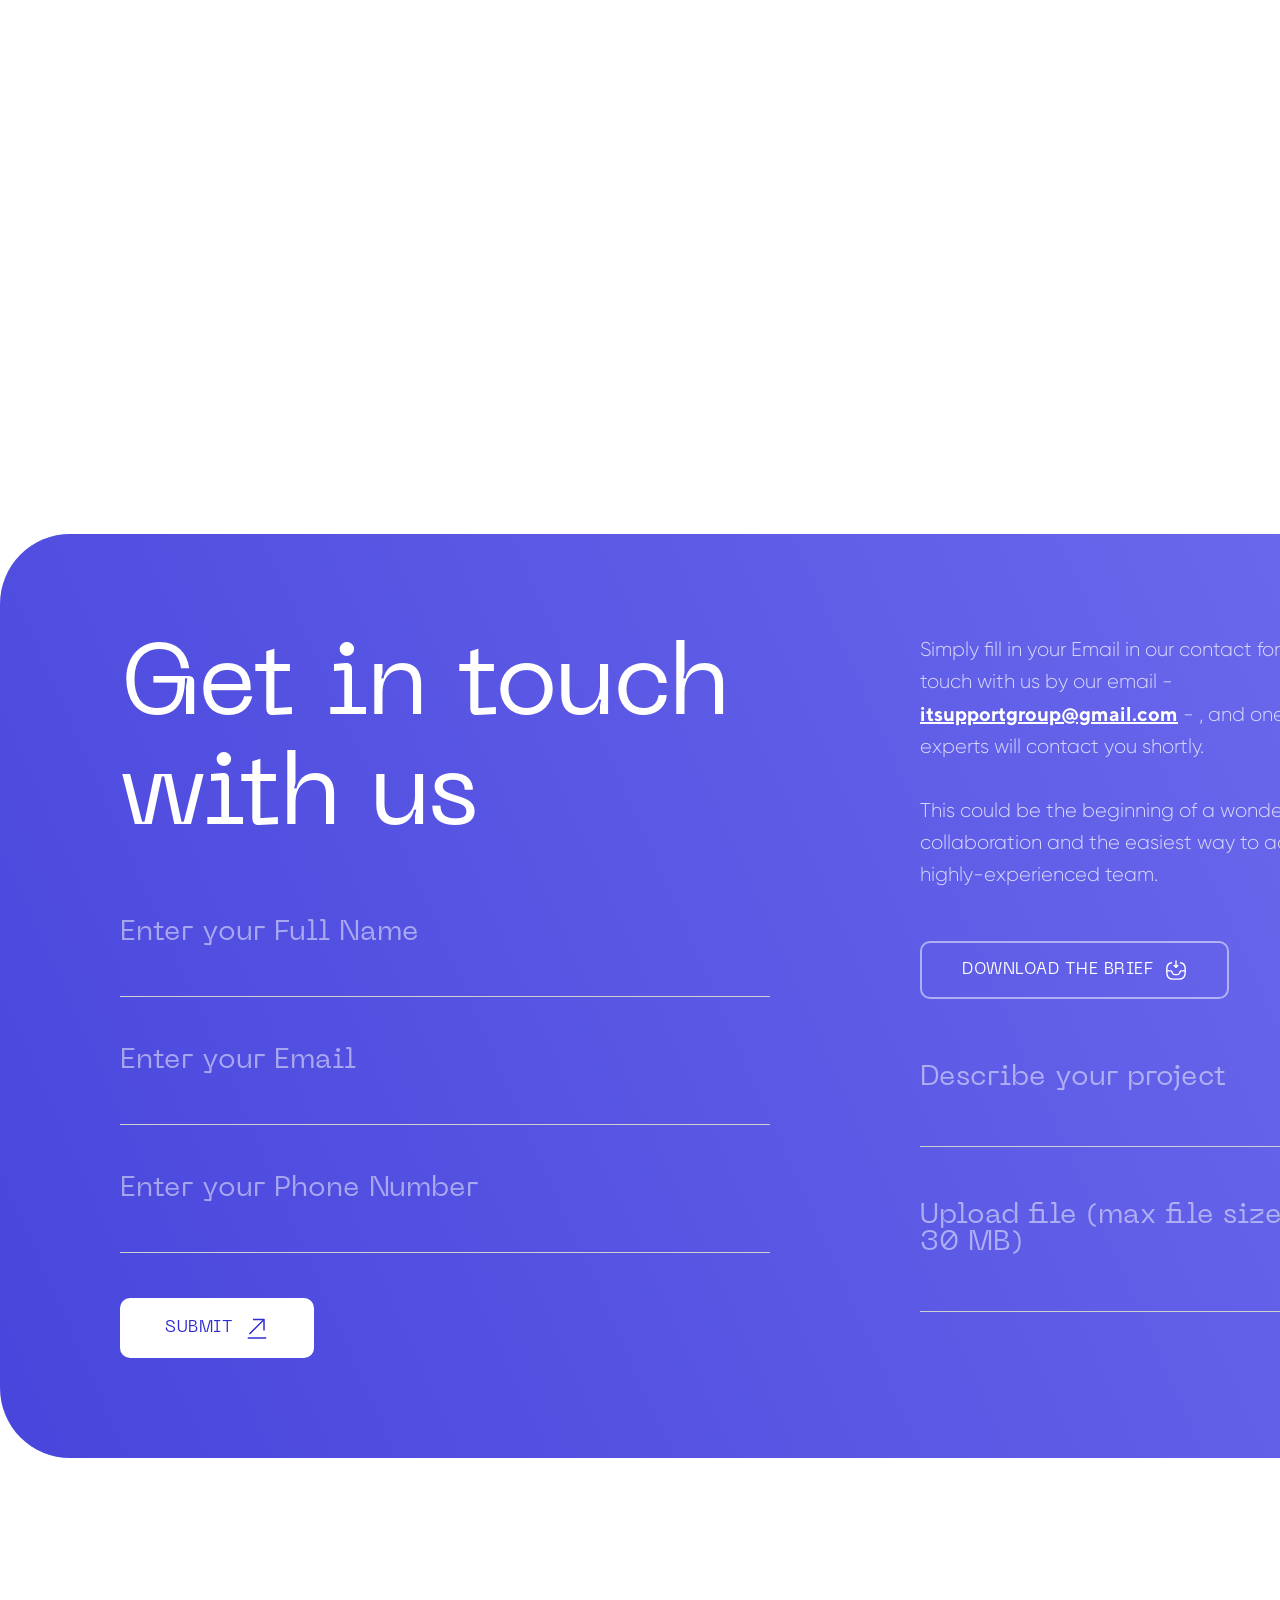
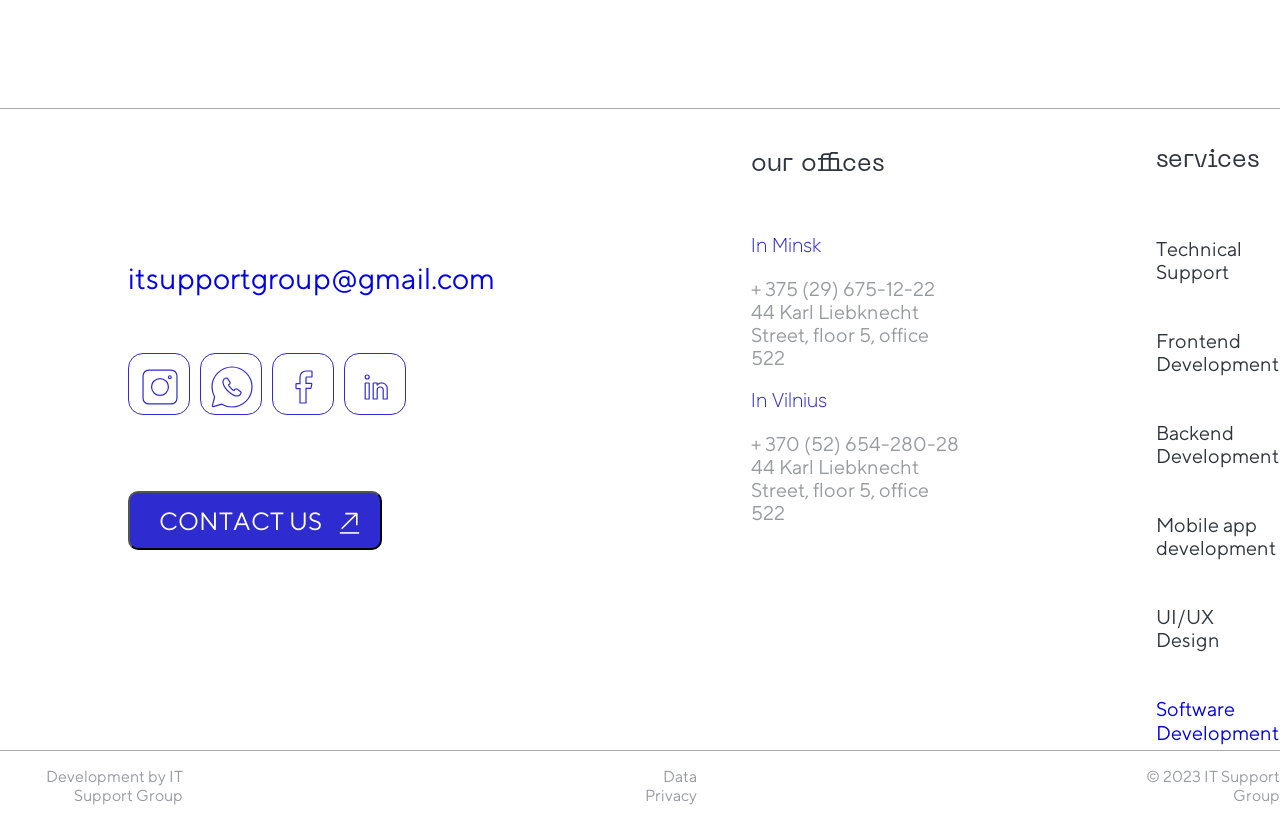
==== commit 5ae13799: "Merge branch 'main' into dev/ArtiomSiomin-clean" ====
--- a/PAGES/about.html
+++ b/PAGES/about.html
@@ -18,7 +18,7 @@
     <header class="header-about">
         <div class="Main-menu">
             <div class="Logo">
-                <div class="Logo-vector-1"></div>
+                <a href="../index.html"><div class="Logo-vector-1"></div></a>
             </div>
 
             <div class="Menu">
@@ -29,10 +29,19 @@
 
             <hr class="line-1">
 
-            <div class="Language">
-                <div class="en">EN</div>
-                <div class="language-arrow-down"></div>
-            </div>
+                <div class="Language">
+                        <div class="en" id="en">EN</div>
+                      <div class="language-arrow-down">
+                        <button class="lang-btn" id="lang_btn"></button> </div>
+                        <br>
+                            <div class="languages" id="langs">
+                                <br>
+                                <div class="eng"><button id="engl">EN</button></div>
+                                <br><br>
+                                <div class="ltg"><button id="lthl">LT</button></div>
+                            </div>
+                     
+                    </div>
 
             <div class="Contact">
                 <div class="con">CONTACT US</div>
@@ -553,5 +562,5 @@
 
     </div>
 </body>
-
+<script src="../JS/script.js"></script>
 </html>
--- a/CSS/about.css
+++ b/CSS/about.css
@@ -1,10 +1,12 @@
 body {
+
     width: 100%;
-    height: 9097px;
+    overflow-x: hidden; 
     display: flex;
     flex-direction: column;
     align-items: center;
     margin: 0;
+
 }
 
 @font-face {
@@ -46,23 +48,21 @@
 }
 
 .Main-menu {
-    display: flex;
-    width: 100%;
-    height: 100%;
-    align-items: stretch;
-    height: 150px;
-    padding-top: 40px;
-    padding-left: 10%;
-    box-sizing: border-box;
+    display: flex;   
 }
 
 .Menu {
     width: fit-content;
     height: fit-content;
+    position: absolute;
+    left: 58% ;
+    top: 50px;
     line-height: 1;
+    font-family: 'Neue Machina';
     font-size: 24px;
     display: flex;
     gap: 120px;
+    box-sizing: border-box;
 }
 
 .Menu a {
@@ -71,9 +71,11 @@
     height: fit-content;
     gap: 10px;
     white-space: nowrap;
-}
-
-.about {
+    box-sizing: border-box;
+}
+
+.about{
+    font-size: 20px;
     font-family: "Neue Machina";
     padding-left: 20px;
     padding-bottom: 10px;
@@ -86,11 +88,15 @@
 
 .job {
     font-family: "Neue Machina";
+    font-size: 20px;
     color: var(--main-light, #2F353F);
+     margin-top: 2%;
 }
 
 .services {
     font-family: "Neue Machina";
+    font-size: 20px;
+    margin-top: 2%;
     color: var(--main-light, #2F353F);
 }
 
@@ -99,18 +105,24 @@
     border: none;
     height: 119px;
     width: 1px;
-
+    position: absolute;
+    left: 82%;
+    top: 0px;
 }
 
 .Language {
 
     height: 23px;
     width: 62px;
-    display: flex;
+    position: absolute;
+    display: flex;
+    left: 2600px;
+    top: 54px;
+    gap: 8px;
 }
 
 .en {
-    font-family: "Neue Machina";
+
     width: 32px;
     height: 23px;
     display: flex;
@@ -129,7 +141,7 @@
     display: flex;
     align-items: flex-start;
     justify-content: center;
-    background-image: url('../img/black-down.svg');
+    background-image: url('../IMG/arrow-square-down-black.svg');
     background-repeat: no-repeat;
     background-position: top center;
     background-size: 20px 20px;
@@ -138,23 +150,24 @@
 .Contact {
     height: 59px;
     width: 254px;
-    box-sizing: border-box;
+    position: absolute;
     background-color: #2E2BD0;
-    align-items: center;
-    justify-content: center;
-    display: flex;
-    padding: 20px;
+    left: 91%;
+    top: 30px;
     border-radius: 10px;
     cursor: pointer;
 }
 
 .con {
-    font-family: "Neue Machina";
+    font-family: 'Neue Machina';
     height: 19px;
     width: 129px;
+    position: absolute;
+    left: 40px;
+    top: 20px;
     line-height: 1;
     color: white;
-    font-family: 'Neue Machina';
+
     font-size: 20px;
     transform: translateY(-2px);
 }
@@ -165,7 +178,9 @@
     background-image: url('../IMG/contact-button.svg');
     background-repeat: no-repeat;
     background-size: contain;
-
+    position: absolute;
+    left: 189px;
+    top: 17px;
 }
 
 .line-2 {
@@ -190,4 +205,39 @@
 
 .header-about {
     margin-bottom: 200px;
+}
+.lang-btn{
+    cursor: pointer;
+    width: 15px;
+    height: 20px;
+    background:none;
+    border: none;
+}
+.languages{
+    position: relative;
+    top: 25px;
+    right: 50px;
+    border: 1px solid #95989D;
+    width: 50px;
+    height: 150px;
+    border-radius: 10px 10px 10px 10px;
+}
+.eng button{
+    background:none;
+    border: none;
+    color: black;
+    font-size: 22px;
+    padding-left: 15%;
+    padding-right: 15%;
+    cursor: pointer;
+
+}
+.ltg button{
+    background:none;
+    border: none;
+    color: black;
+    font-size: 22px;
+    padding-left: 15%;
+    padding-right: 15%;
+    cursor: pointer;
 }
--- a/CSS/Team.css
+++ b/CSS/Team.css
@@ -213,7 +213,9 @@
     }
 
     .Team-end-box {
-        display: block;
+        display:flex;
+        flex-direction: column;
+        margin-left: 5%;
     }
 
     .Team-1 {
--- a/CSS/how.css
+++ b/CSS/how.css
@@ -157,14 +157,15 @@
     display: flex;
     flex-direction: column;
     align-items: center;
-    width: 100%;
+    width: 1700px;
     box-sizing: border-box;
-height: 200px;
-margin: 0 auto 400px auto;
+    height: 200px;
+    position: relative;
+    margin: 0 auto 400px auto;
 }
 
 .circle {
-    position: relative;
+    position: absolute;
 
 }
 
@@ -176,61 +177,61 @@
 .grey1 {
     margin-left: 150px;
     left: 130px;
-    top: -186px;
+   
 }
 
 .blue1 {
     margin-left: 150px;
     left: 260px;
-    top: -372px;
+  
 }
 
 .dark2 {
     margin-left: 150px;
     left: 390px;
-    top: -558px;
+    
 }
 
 .grey2 {
     margin-left: 150px;
     left: 520px;
-    top: -744px;
+
 }
 
 .blue2 {
     margin-left: 150px;
     left: 640px;
-    top: -930px;
+ 
 }
 
 .dark3 {
     margin-left: 150px;
     left: 760px;
-    top: -1116px;
+   
 }
 
 .grey3 {
     margin-left: 150px;
     left: 900px;
-    top: -1302px;
+  
 }
 
 .blue3 {
     margin-left: 150px;
     left: 1030px;
-    top: -1488px;
+
 }
 
 .dark4 {
     margin-left: 150px;
     left: 1150px;
-    top: -1674px;
+
 }
 
 .grey4 {
     margin-left: 150px;
     left: 1260px;
-    top: -1860px;
+   
 }
 
 .pink {
@@ -239,7 +240,7 @@
     fill: var(--main-light, #9695E7);
     stroke-width: 2px;
     stroke: var(--main-white, #FFF);
-    top: -2046px;
+    
 }
 
 .container {
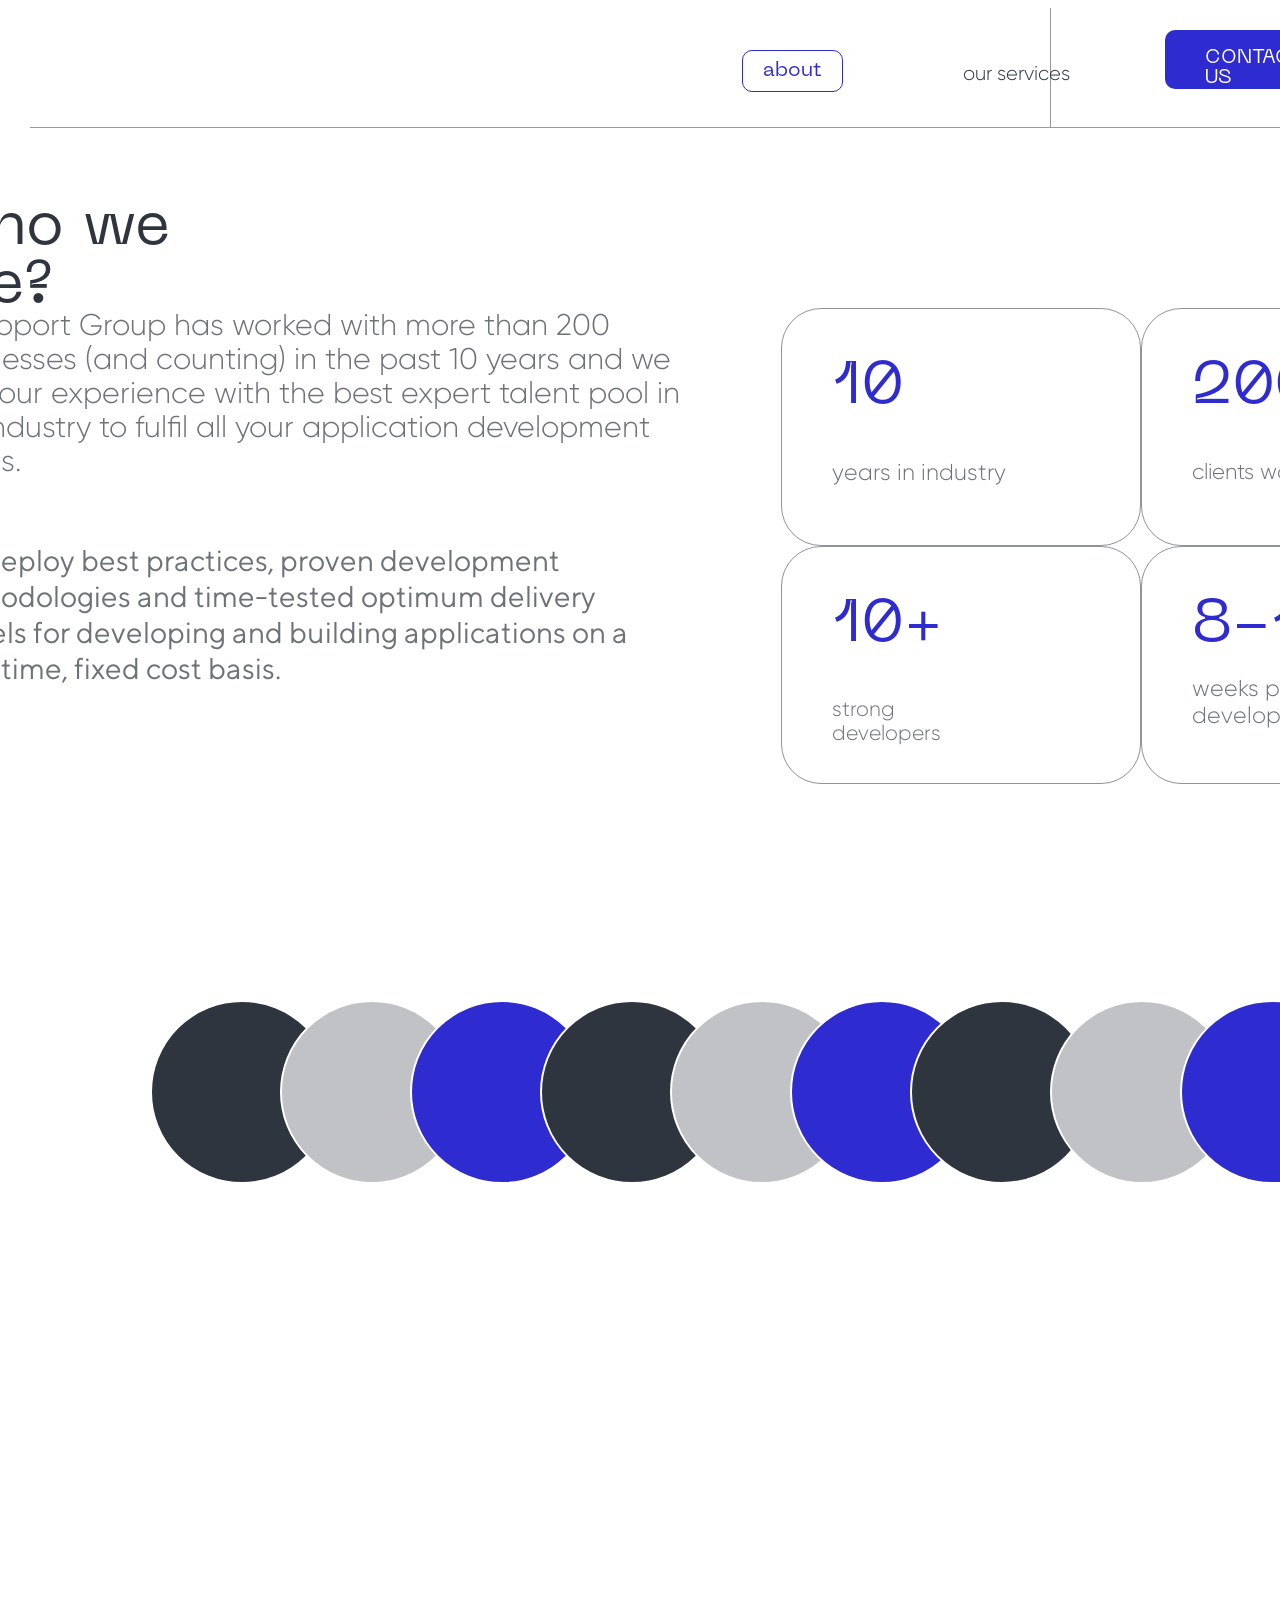
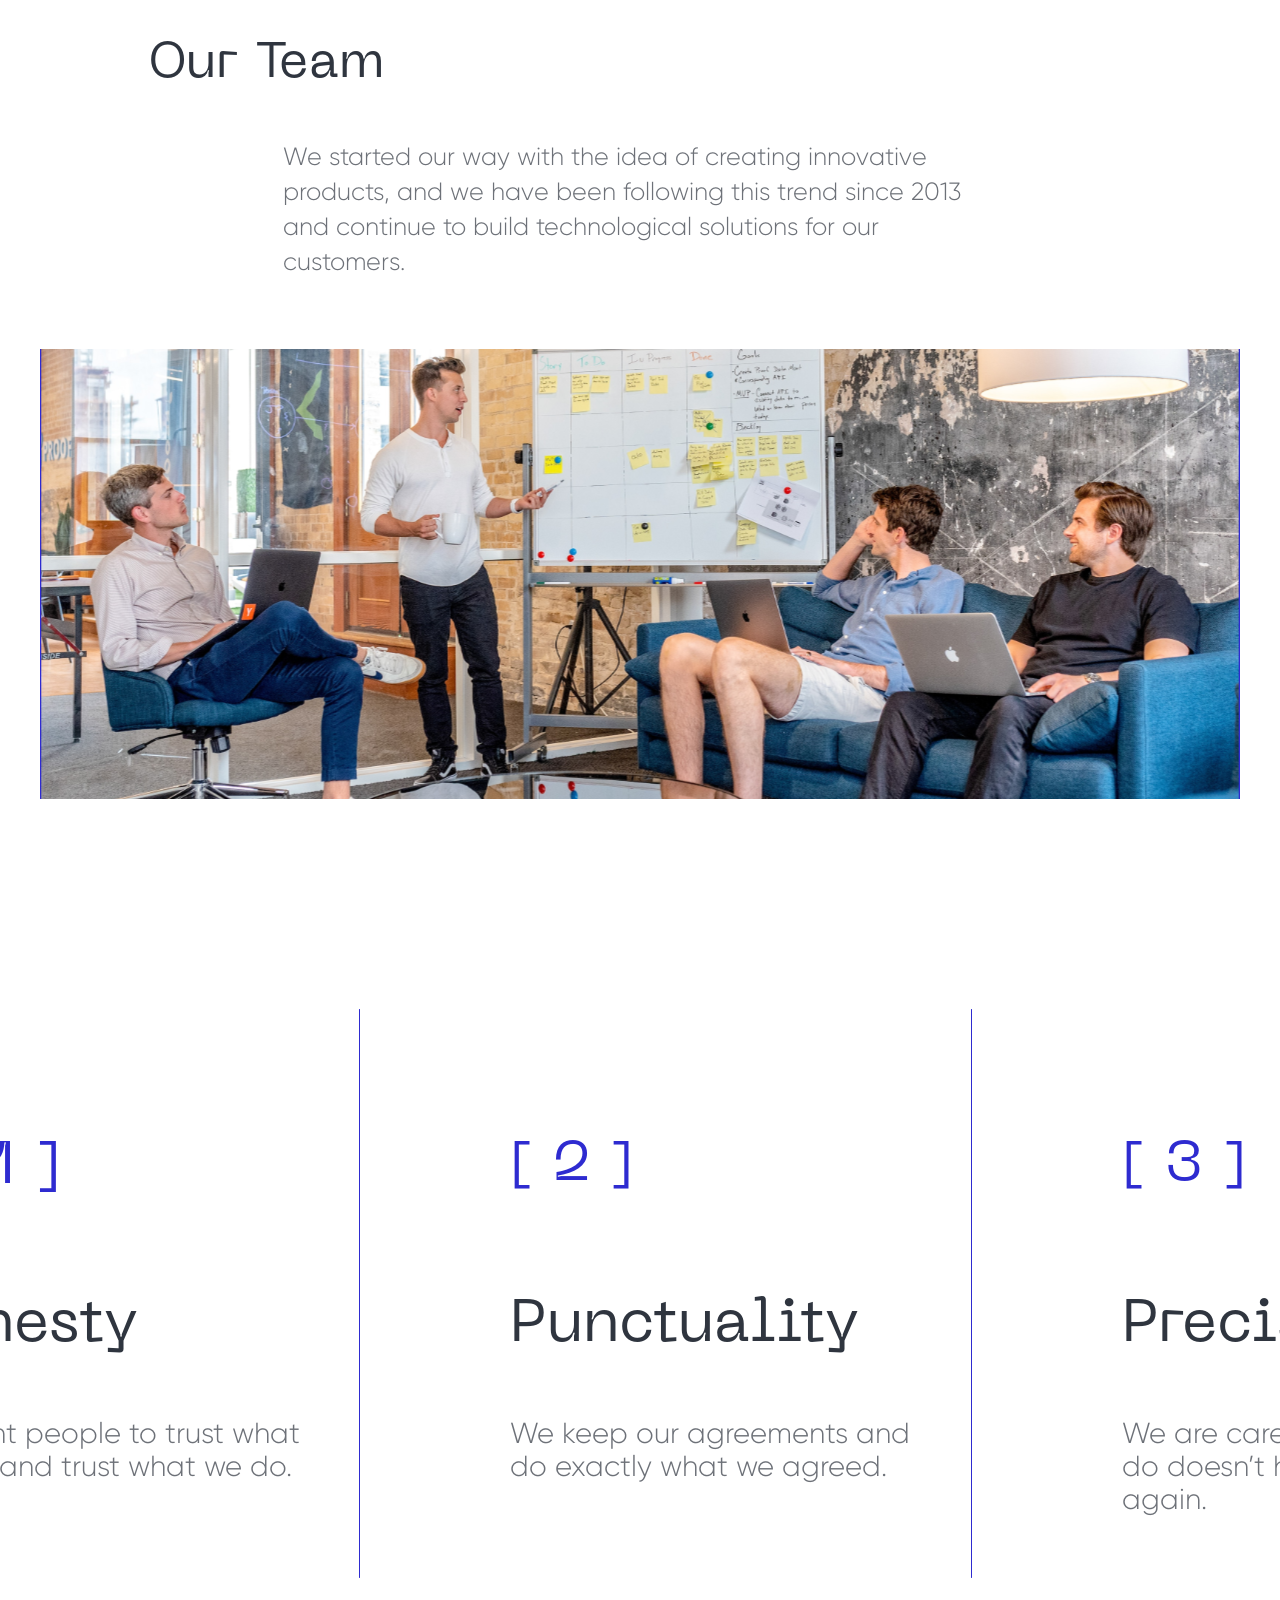
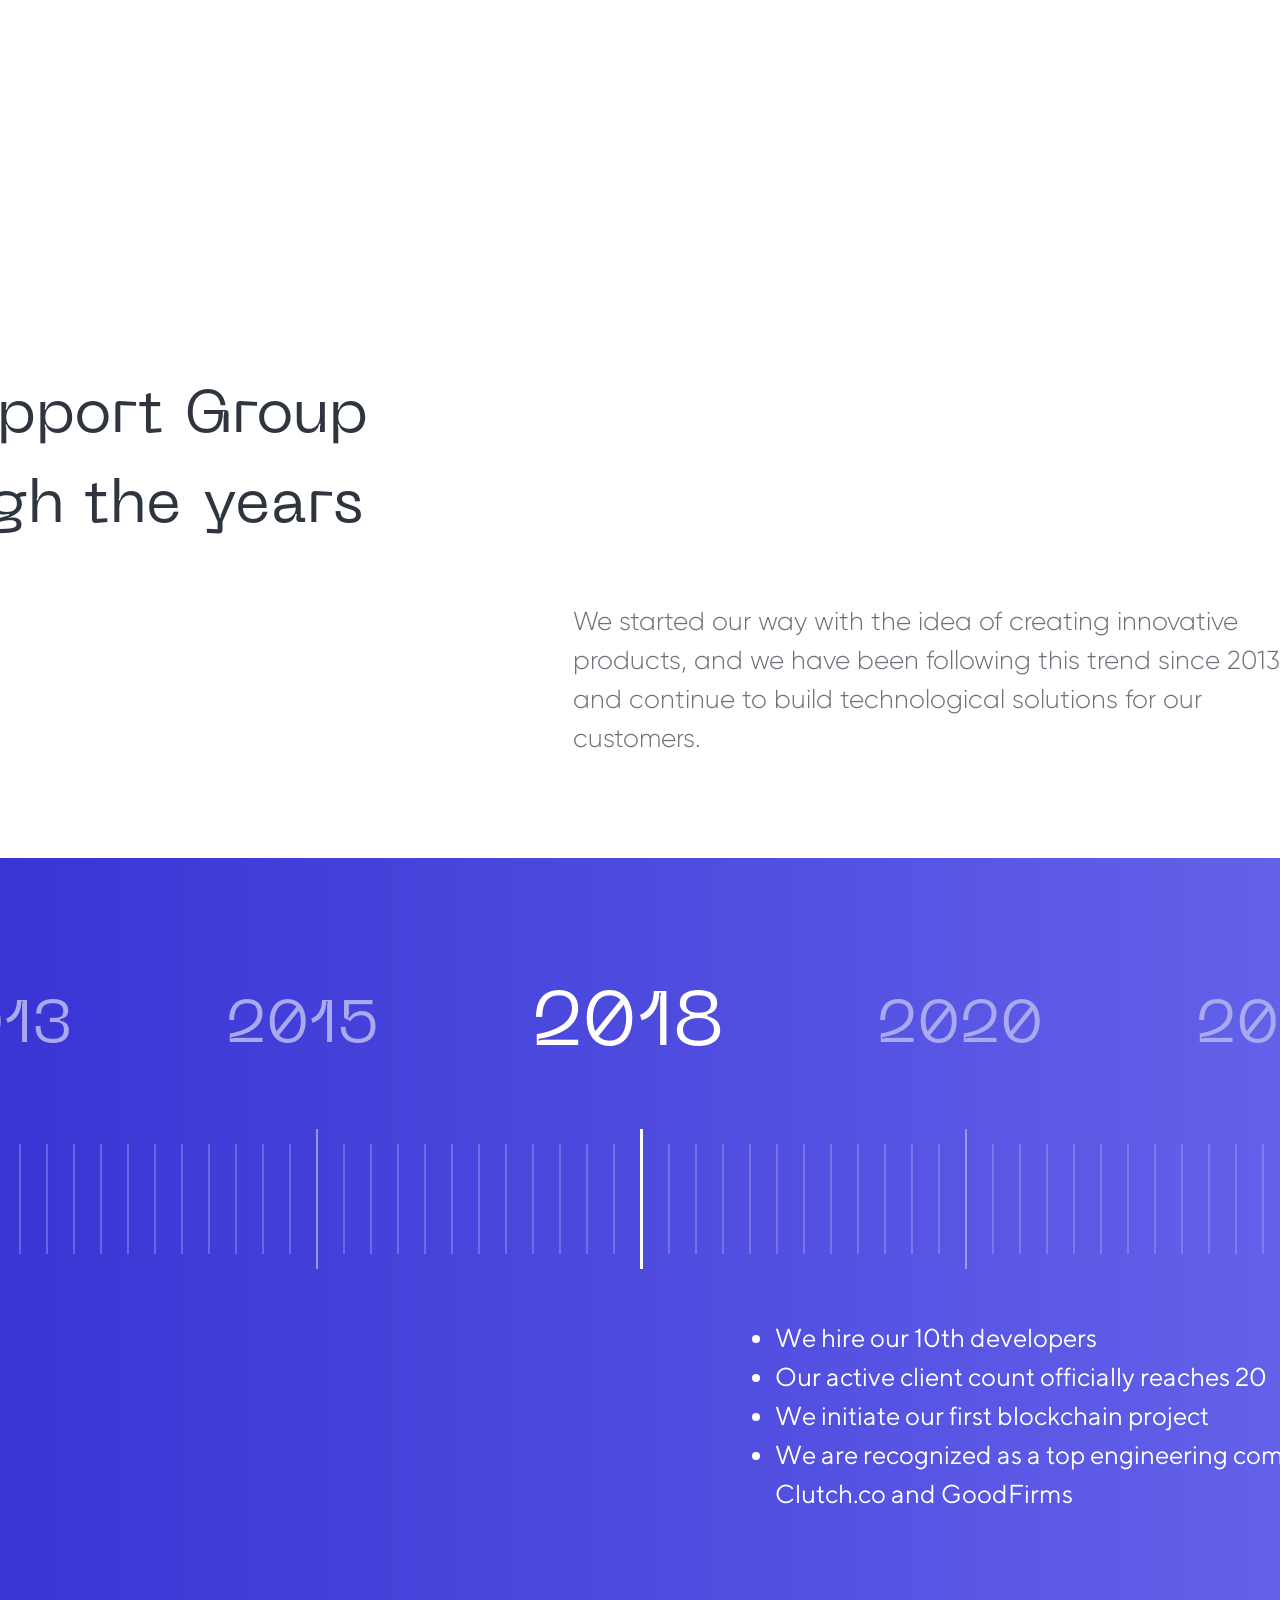
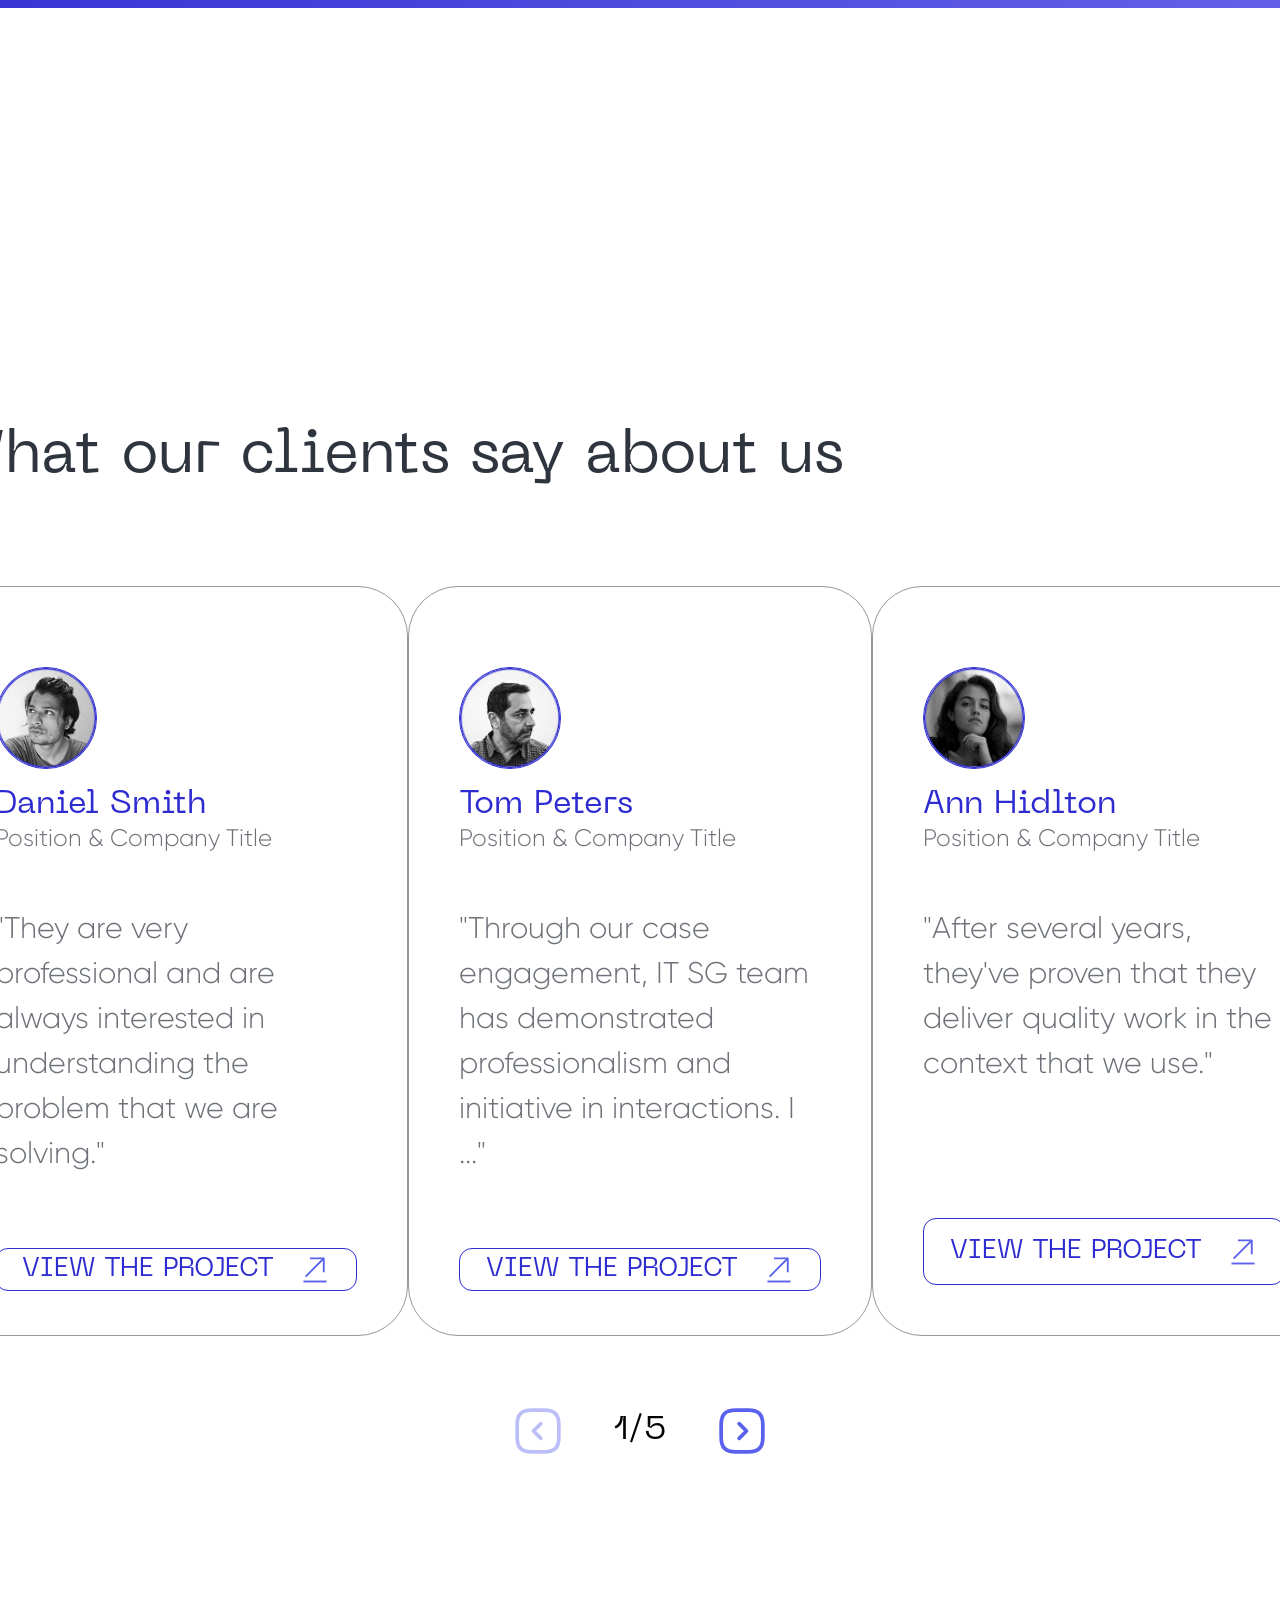
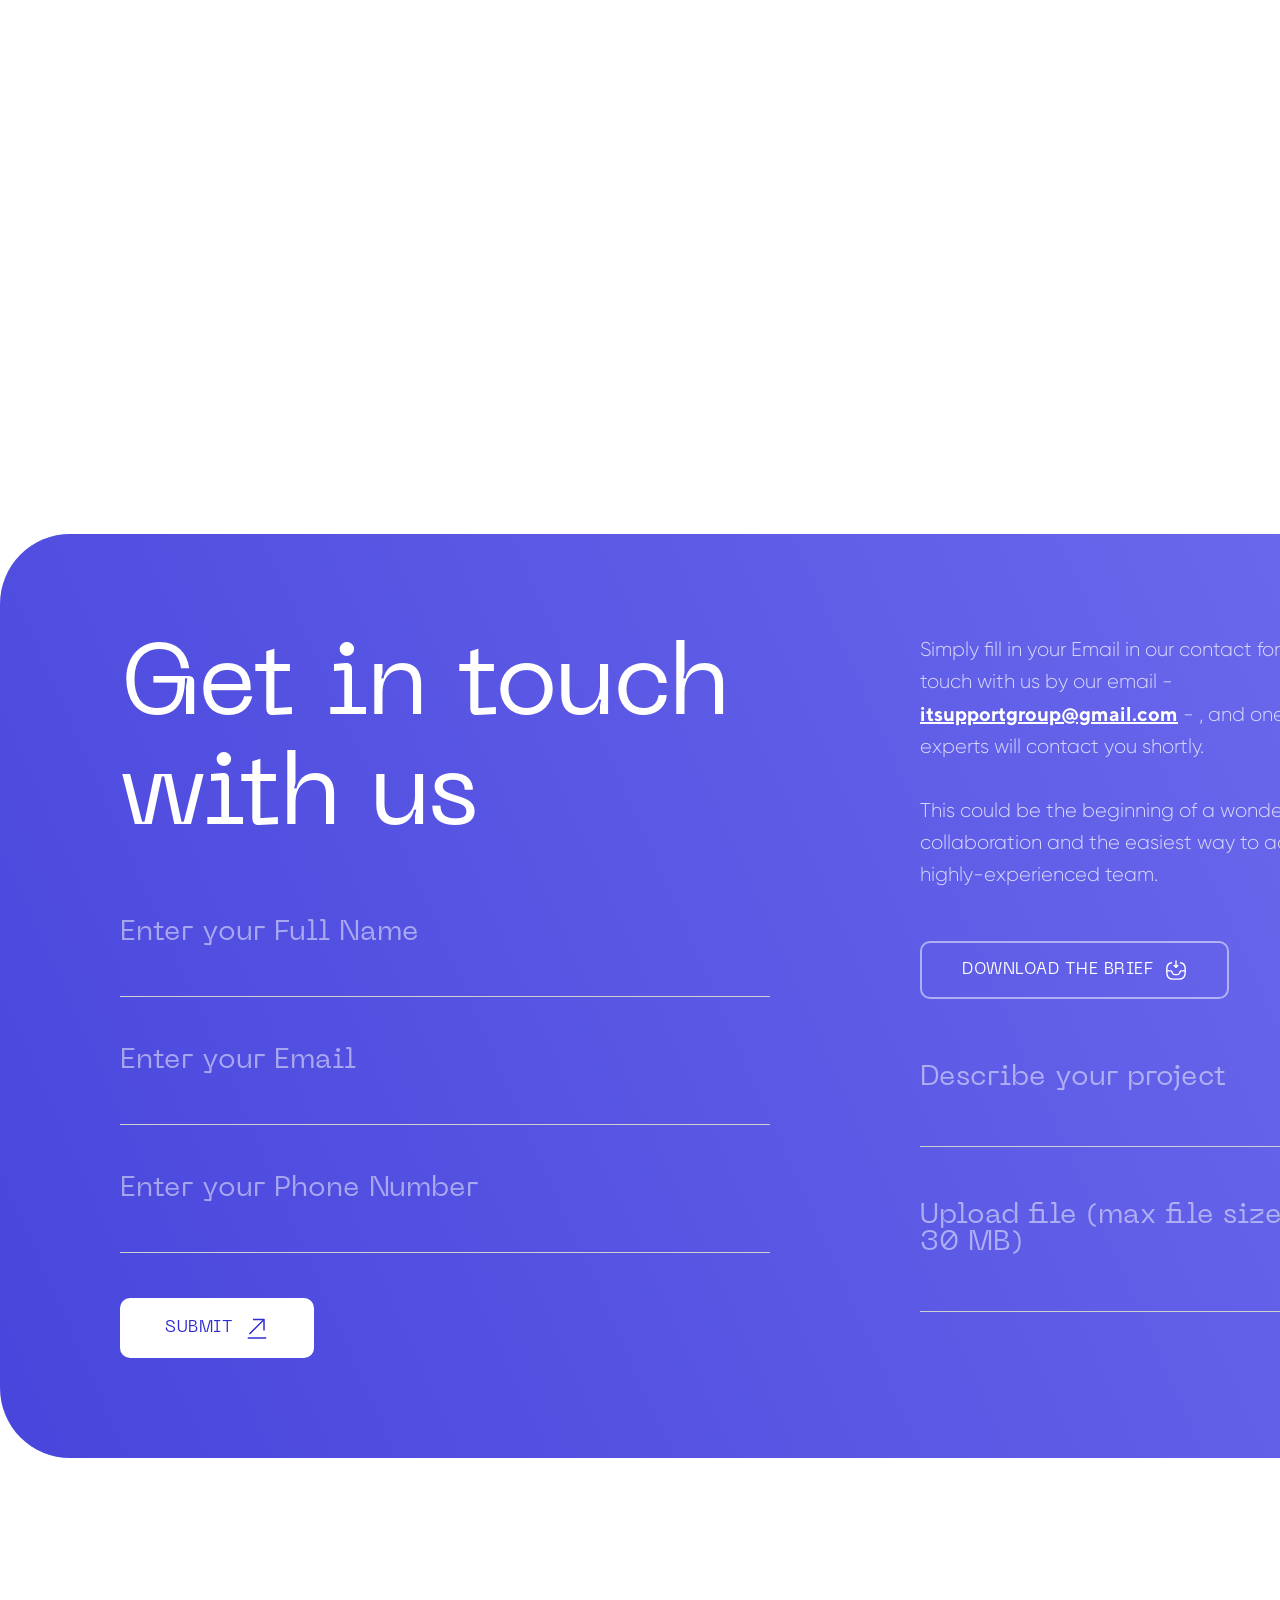
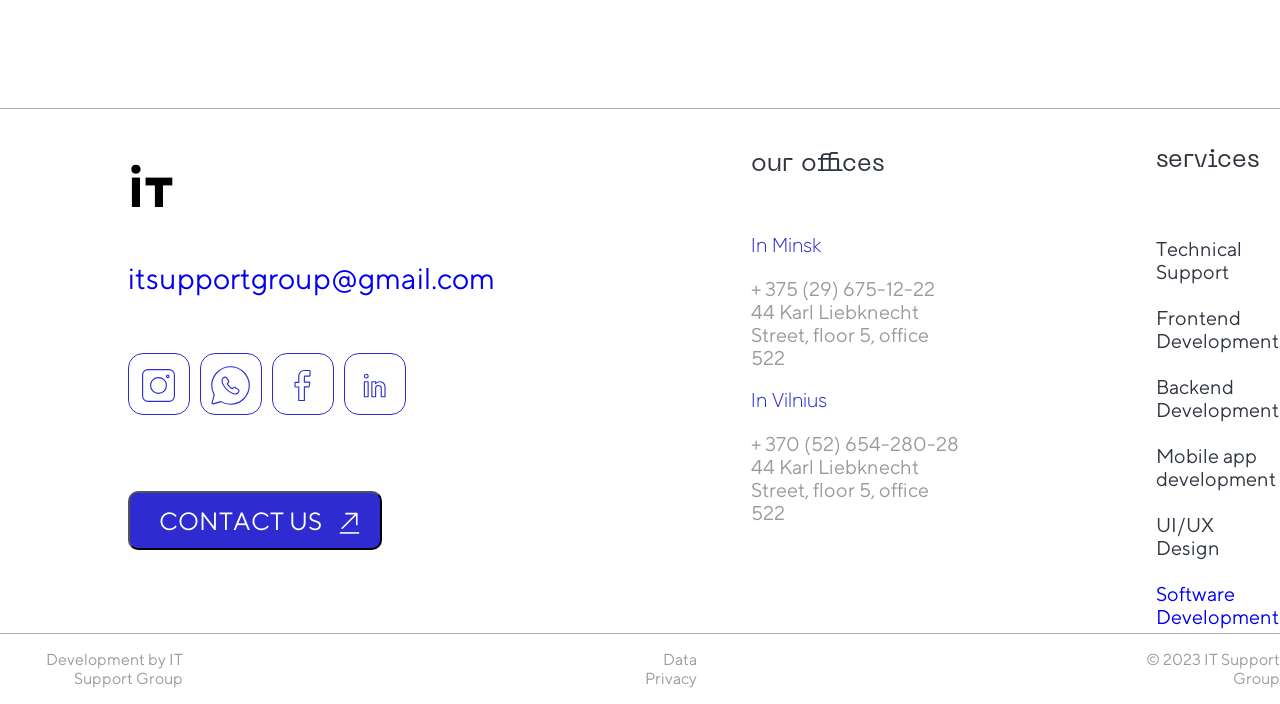
==== commit a54b7950: "local" ====
--- a/PAGES/about.html
+++ b/PAGES/about.html
@@ -18,11 +18,11 @@
     <header class="header-about">
         <div class="Main-menu">
             <div class="Logo">
-                <a href="../index.html"><div class="Logo-vector-1"></div></a>
+                <div class="Logo-vector-1"></div>
             </div>
 
             <div class="Menu">
-                <a href="#" class="about">about</a>
+                <a href="PAGES/about.html" class="about">about</a>
                 <a href="#" class="services">our services</a>
                 <a href="#" class="job">job openings</a>
             </div>
@@ -175,40 +175,13 @@
             </div>
         </div>
 
-        <div class="mobile_line_Circle">
-            <div class="mobile-circles">
-                <div class="mobile-circle mobile-dark">
-                </div>
-
-                <div class="mobile-circle mobile-grey1">
-                </div>
-
-                <div class="mobile-circle mobile-blue">
-                </div>
-
-                <div class="mobile-circle mobile-grey2">
-                </div>
-
-                <div class="mobile-circle mobile-pink">
-                    <svg xmlns="http://www.w3.org/2000/svg" width="80" height="80" viewBox="0 0 160 160" fill="none">
-                    <path d="M39.998 80H119.998" stroke="white" stroke-width="4.43182" stroke-linecap="round" stroke-linejoin="round"/>
-                    <path d="M80 120V40" stroke="white" stroke-width="4.43182" stroke-linecap="round" stroke-linejoin="round"/>
-                    </svg>
-                </div>
-            </div>
-        </div>
     </div>
     <div class="Teambox">
-
-            <h1 class="Team-name">Our Team</h1>
-            <div class="Team-start">We started our way with the idea of creating innovative
+        <h1 class="Team-name">Our Team</h1>
+        <div class="Team-start">We started our way with the idea of creating innovative
             products, and we have been following this trend since 2013 and continue to build technological solutions for
             our customers.</div>
-<div class="foto"></div>
-
-
-
-        
+        <div class="foto"></div>
 
 
         <div class="Team-end-box">
@@ -232,7 +205,7 @@
             </div>
 
             <div class="zeroone-2">
-                <div class="Team-2">[ 02 ]</div>
+                <div class="Team-2">[ 2 ]</div>
                 <div class="Team-name-2">Punctuality</div>
                 <div class="Team-text-2">We keep our agreements and do exactly what we agreed.</div>
             </div>
@@ -243,7 +216,7 @@
                 </svg>
             </div>
             <div class="zeroone-3">
-                <div class="Team-3">[ 03 ]</div>
+                <div class="Team-3">[ 3 ]</div>
                 <div class="Team-name-3">Precision</div>
                 <div class="Team-text-3">We are carefli so that what we do doesn’t have be dug up again.</div>
             </div>
@@ -263,73 +236,74 @@
 
         <div class="support-box">
             <div class="support-box-date-box">
-                <h2 class="support-box-dates">2013</h2>
-                <h2 class="support-box-dates">2015</h2>
-                <h2 class="support-box-dates support-box-date-main">2018</h2>
-                <h2 class="support-box-dates">2020</h2>
-                <h2 class="support-box-dates">2022</h2>
+                <h2 class="support-box-dates" id="2013">2013</h2>
+                <h2 class="support-box-dates" id="2015">2015</h2>
+                <h2 class="support-box-dates support-box-date-main" id="2018">2018</h2>
+                <h2 class="support-box-dates" id="2020">2020</h2>
+                <h2 class="support-box-dates" id="2022">2022</h2>
             </div>
             <div class="support-box-sticks">
                 <div class="support-stick"></div>
                 <div class="support-stick"></div>
                 <div class="support-stick"></div>
                 <div class="support-stick"></div>
-                <div class="support-stick support-stick-mid"></div>
-                <div class="support-stick"></div>
-                <div class="support-stick"></div>
-                <div class="support-stick"></div>
-                <div class="support-stick"></div>
-                <div class="support-stick"></div>
-                <div class="support-stick"></div>
-                <div class="support-stick"></div>
-                <div class="support-stick"></div>
-                <div class="support-stick"></div>
-                <div class="support-stick"></div>
-                <div class="support-stick"></div>
-                <div class="support-stick support-stick-mid"></div>
-                <div class="support-stick"></div>
-                <div class="support-stick"></div>
-                <div class="support-stick"></div>
-                <div class="support-stick"></div>
-                <div class="support-stick"></div>
-                <div class="support-stick"></div>
-                <div class="support-stick"></div>
-                <div class="support-stick"></div>
-                <div class="support-stick"></div>
-                <div class="support-stick"></div>
-                <div class="support-stick"></div>
-                <div class="support-stick support-stick-max"></div>
-                <div class="support-stick"></div>
-                <div class="support-stick"></div>
-                <div class="support-stick"></div>
-                <div class="support-stick"></div>
-                <div class="support-stick"></div>
-                <div class="support-stick"></div>
-                <div class="support-stick"></div>
-                <div class="support-stick"></div>
-                <div class="support-stick"></div>
-                <div class="support-stick"></div>
-                <div class="support-stick"></div>
-                <div class="support-stick support-stick-mid"></div>
-                <div class="support-stick"></div>
-                <div class="support-stick"></div>
-                <div class="support-stick"></div>
-                <div class="support-stick"></div>
-                <div class="support-stick"></div>
-                <div class="support-stick"></div>
-                <div class="support-stick"></div>
-                <div class="support-stick"></div>
-                <div class="support-stick"></div>
-                <div class="support-stick"></div>
-                <div class="support-stick"></div>
-                <div class="support-stick support-stick-mid"></div>
+                <div class="support-stick support-stick-mid" name = "2013"><button class="stick-button" id="stick_support2013"></button></div>
+                <div class="support-stick"></div>
+                <div class="support-stick"></div>
+                <div class="support-stick"></div>
+                <div class="support-stick"></div>
+                <div class="support-stick"></div>
+                <div class="support-stick"></div>
+                <div class="support-stick"></div>
+                <div class="support-stick"></div>
+                <div class="support-stick"></div>
+                <div class="support-stick"></div>
+                <div class="support-stick"></div>
+                <div class="support-stick"></div>
+                <div class="support-stick support-stick-mid" name = "2015"><button class="stick-button" id="stick_support2015"></button></div>
+                <div class="support-stick"></div>
+                <div class="support-stick"></div>
+                <div class="support-stick"></div>
+                <div class="support-stick"></div>
+                <div class="support-stick"></div>
+                <div class="support-stick"></div>
+                <div class="support-stick"></div>
+                <div class="support-stick"></div>
+                <div class="support-stick"></div>
+                <div class="support-stick"></div>
+                <div class="support-stick"></div>
+                <div class="support-stick support-stick-max" name = "2018"><button class="stick-button" id="stick_support2018"></button></div>
+                <div class="support-stick"></div>
+                <div class="support-stick"></div>
+                <div class="support-stick"></div>
+                <div class="support-stick"></div>
+                <div class="support-stick"></div>
+                <div class="support-stick"></div>
+                <div class="support-stick"></div>
+                <div class="support-stick"></div>
+                <div class="support-stick"></div>
+                <div class="support-stick"></div>
+                <div class="support-stick"></div>
+                <div class="support-stick support-stick-mid" name = "2020"><button class="stick-button" id="stick_support2020"></button></div>
+                <div class="support-stick"></div>
+                <div class="support-stick"></div>
+                <div class="support-stick"></div>
+                <div class="support-stick"></div>
+                <div class="support-stick"></div>
+                <div class="support-stick"></div>
+                <div class="support-stick"></div>
+                <div class="support-stick"></div>
+                <div class="support-stick"></div>
+                <div class="support-stick"></div>
+                <div class="support-stick"></div>
+                <div class="support-stick support-stick-mid" name = "2022"><button class="stick-button" id="stick_support2022"></button></div>
                 <div class="support-stick"></div>
                 <div class="support-stick"></div>
                 <div class="support-stick"></div>
                 <div class="support-stick"></div>
             </div>
             <div class="support-box-list-box">
-                <ul class="support-box-list">
+                <ul class="support-box-list" id="list">
                     <li class="support-box-list-item">We hire our 10th developers</li>
                     <li class="support-box-list-item">Our active client count officially reaches 20</li>
                     <li class="support-box-list-item">We initiate our first blockchain project</li>
@@ -344,58 +318,35 @@
 
     <!--        What our clients say about us       -->
     <div class="what-clients-say">
-        <h2 class="what-clients-say-name">What our clients say about us</h2>
+        <h2>What our clients say about us</h2>
         <div class="what-clients-say-boxes">
             <div class="clientssay-box clientssay-1">
-                <div class="say-foto-name">
-                    <img class="client-pic" alt="picture of a client" src="../IMG/daniel-smith.png">
-                    <div class="say-name-text">
-                        <h4 class="clientssay-name">Daniel Smith</h4>
-                        <h5 class="clientssay-desc">Position & Company Title</h5>
-                    </div>
-                </div>
-                <div class="media-say-client">
-                    <p class="clientssay-description">"They are very professional and are always interested in
-                        understanding
-                        the problem that we are solving."</p>
-                    <div class="clietssay-nonbutton">VIEW THE PROJECT <a href="#" class="arrow-link"><img
-                                class="clietssay-nonbutton_img" alt="arrow" src="../IMG/contact-button.svg"></a></div>
-                </div>
+                <img class="client-pic" alt="picture of a client" src="../IMG/daniel-smith.png">
+                <h4 class="clientssay-name">Daniel Smith</h4>
+                <h5 class="clientssay-desc">Position & Company Title</h5>
+                <p class="clientssay-description">"They are very professional and are always interested in understanding
+                    the problem that we are solving."</p>
+                <div class="clietssay-nonbutton">VIEW THE PROJECT <a href="#" class="arrow-link"><img
+                            class="clietssay-nonbutton_img" alt="arrow" src="../IMG/contact-button.svg"></a></div>
             </div>
 
             <div class="clientssay-box clientssay-2">
-                <div class="say-foto-name">
-                    <img class="client-pic" alt="picture of a client" src="../IMG/tom-peters.png">
-                    <div class="say-name-text">
-                        <h4 class="clientssay-name">Tom Peters</h4>
-                        <h5 class="clientssay-desc">Position & Company Title</h5>
-                    </div>
-                </div>
-                <div class="media-say-client">
-                    <p class="clientssay-description">"Through our case engagement, IT SG team has demonstrated
-                        professionalism and initiative in interactions. I ..."</p>
-                    <div class="clietssay-nonbutton">VIEW THE PROJECT <a href="#" class="arrow-link"><img
-                                class="clietssay-nonbutton_img" alt="arrow" src="../IMG/contact-button.svg"></a></div>
-                </div>
+                <img class="client-pic" alt="picture of a client" src="../IMG/tom-peters.png">
+                <h4 class="clientssay-name">Tom Peters</h4>
+                <h5 class="clientssay-desc">Position & Company Title</h5>
+                <p class="clientssay-description">"Through our case engagement, IT SG team has demonstrated
+                    professionalism and initiative in interactions. I ..."</p>
+                <div class="clietssay-nonbutton">VIEW THE PROJECT <a href="#" class="arrow-link"><img
+                            class="clietssay-nonbutton_img" alt="arrow" src="../IMG/contact-button.svg"></a></div>
             </div>
             <div class="clientssay-box clientssay-3">
-                <div class="say-foto-name">
-                    <img class="client-pic" alt="picture of a client" src="../IMG/ann-hidlton.png">
-                    <div class="say-name-text">
-                        <h4 class="clientssay-name">Ann Hidlton</h4>
-                        <h5 class="clientssay-desc">Position & Company Title</h5>
-                    </div>
-                </div>
-                <div class="media-say-client">
-                    <p class="clientssay-description">"After several years, they've proven that they deliver quality
-                        work in
-                        the context that we use."</p>
-                    <div class="say-view-button">
-                        <div class="clietssay-nonbutton">VIEW THE PROJECT <a href="#" class="arrow-link"><img
-                                    class="clietssay-nonbutton_img" alt="arrow" src="../IMG/contact-button.svg"></a>
-                        </div>
-                    </div>
-                </div>
+                <img class="client-pic" alt="picture of a client" src="../IMG/ann-hidlton.png">
+                <h4 class="clientssay-name">Ann Hidlton</h4>
+                <h5 class="clientssay-desc">Position & Company Title</h5>
+                <p class="clientssay-description">"After several years, they've proven that they deliver quality work in
+                    the context that we use."</p>
+                <div class="clietssay-nonbutton">VIEW THE PROJECT <a href="#" class="arrow-link"><img
+                            class="clietssay-nonbutton_img" alt="arrow" src="../IMG/contact-button.svg"></a></div>
             </div>
         </div>
         <div class="what-clients-say-nav">
@@ -414,17 +365,17 @@
                     <div class="form-left">
                         <input type="text" id="fname" name="fname" placeholder="Enter your Full Name">
                         <div class="line">
-
+                        
                         </div>
 
                         <input type="email" id="email" name="email" placeholder="Enter your Email">
                         <div class="line">
-
+                        
                         </div>
 
                         <input type="tel" id="phone" name="phone" placeholder="Enter your Phone Number">
                         <div class="line">
-
+                        
                         </div>
 
                         <button class="button-submit" type="submit">SUBMIT
@@ -466,7 +417,7 @@
                     <div class="form-right">
                         <input type="text" id="project" name="project" placeholder="Describe your project">
                         <div class="line">
-
+                        
                         </div>
 
                         <input class="touch-upload" type="file" id="file-upload" name="file-upload">
@@ -475,7 +426,7 @@
                             <span class="upload-icon">+</span>
                         </label>
                         <div class="line">
-
+                            
                         </div>
                     </div>
                 </div>
@@ -490,65 +441,54 @@
 
         <footer class="nav-footer">
             <div class="nav-footer-left">
-                <h1 class="footer-it"><img src="../img/black-vector.svg" alt=""></h1>
-
-                <a href="#" class="footer-email">itsupportgroup@gmail.com</a>
+                <h1>iт</h1>
+
+                <a href="#">itsupportgroup@gmail.com</a>
                 <br><br><br><br>
                 <div class="social-ntx">
-                    <div class="soc">
-                        <div class="img img-instagram"></div>
-                    </div>
-                    <div class="soc">
-                        <div class="img img-whatsapp"></div>
-                    </div>
-                    <div class="soc">
-                        <div class="img img-facebook"></div>
-                    </div>
-                    <div class="soc">
-                        <div class="img img-linkedin"></div>
-                    </div>
+                    <div class="soc"><img src="../IMG/instagram 1.svg" alt="inst" class="img"></div>
+                    <div class="soc"><img src="../IMG/whatsapp.svg" alt="wtup" class="img"></div>
+                    <div class="soc"><img src="../IMG/facebook.svg" alt="fb" class="img"></div>
+                    <div class="soc"><img src="../IMG/linkedin 1(1).svg" alt="ln" class="img"></div>
                 </div>
                 <br><br><br><br>
-                <button class="nav-footer-left-button"> CONTACT US <img src="../IMG/send.svg" alt="arrow"
+                <button class="nav-footer-left-button">CONTACT US <img src="../IMG/send.svg" alt="arrow"
                         class="arrow"></button>
             </div>
             <div class="nav-footer-center">
                 <br>
                 <p class="text-center">our offices</p>
                 <br>
-                <div class="minsk-and-vilnius">
-                    <div class="off-minsk">
-                        <h1 class="heading-blue">In Minsk</h1>
-                        <div class="text-for-footer-center">
-                            <p>+ 375 (29) 675-12-22
-                                <br>
-                                44 Karl Liebknecht Street, floor 5, office 522
-                            </p>
-                        </div>
+                <div class="off-minsk">
+                    <h1 class="heading-blue">In Minsk</h1>
+                    <div class="text-for-footer-center">
+                        <p>+ 375 (29) 675-12-22
+                            <br>
+                            44 Karl Liebknecht Street, floor 5, office 522
+                        </p>
                     </div>
-                    <div class="off-vilnius">
-                        <h1 class="heading-blue">In Vilnius</h1>
-                        <div class="text-for-footer-center">
-                            <p>+ 370 (52) 654-280-28
-                                <br>
-                                44 Karl Liebknecht Street, floor 5, office 522
-                            </p>
-                        </div>
+                </div>
+                <div class="off-vilnius">
+                    <h1 class="heading-blue">In Vilnius</h1>
+                    <div class="text-for-footer-center">
+                        <p>+ 370 (52) 654-280-28
+                            <br>
+                            44 Karl Liebknecht Street, floor 5, office 522
+                        </p>
                     </div>
                 </div>
-
             </div>
             <div class="nav-footer-right">
                 <p class="text-center">services</p><br>
 
                 <div class="services">
                     <p class="service">
-                    <div class="service-Technical">Technical Support</div> <br><br>
-                    <div class="service-Frontend">Frontend Development</div><br><br>
-                    <div class="service-Backend">Backend Development</div><br><br>
-                    <div class="service-Mobile">Mobile app development</div><br><br>
-                    <div class="service-UIUX">UI/UX Design</div><br><br>
-                    <a href="https://www.llinformatics.com/" class="service-Software">Software Development</a>
+                        Technical Support <br><br>
+                        Frontend Development<br><br>
+                        Backend Development<br><br>
+                        Mobile app development<br><br>
+                        UI/UX Design<br><br>
+                        <a href="https://www.llinformatics.com/">Software Development</a>
                     </p>
                 </div>
             </div>
@@ -563,4 +503,5 @@
     </div>
 </body>
 <script src="../JS/script.js"></script>
+<script src="../JS/throught_years.js"></script>
 </html>
--- a/CSS/it-support-group.css
+++ b/CSS/it-support-group.css
@@ -1,11 +1,9 @@
 .it-support-group {
     box-sizing: border-box;
-    width: 100%;
+    width: 1920px;
     height: 1656px;
     padding: 150px;
-    margin: 150px auto 0;
-    max-width: 1920px;
-    overflow-y: hidden;
+    margin-top: 150px;
 }
 
 .support-start-1 h2 {
@@ -24,7 +22,7 @@
     font-weight: 400;
     line-height: 150%;
     margin: 0;
-    margin-left: 40%;
+    margin-left: 743px;
     width: 760px;
 }
 
@@ -32,17 +30,16 @@
     border: 0px solid var(--main-blue);
     box-sizing: border-box;
     height: 750px;
-    margin: 0;
-    width: 100%;
+    width: 1860px;
     border-radius: 50px;
     margin-top: 100px;
-    max-width: 1860px;
+    margin-left: -120px;
+
     display: grid;
     grid-template-columns: 1fr 1fr;
     grid-template-rows: 0.33fr 0.3fr 0.6fr;
     place-items: center;
     justify-content: center;
-    overflow: hidden;
     background: linear-gradient(to right, var(--main-blue), var(--violet-blue));
 }
 
@@ -126,4 +123,11 @@
 .support-box-list-item {
     list-style: disc;
     line-height: 1.5;
+}
+.stick-button {
+    width: 3px;
+    height: 150px;
+    background: none;
+    border: none;
+    cursor: pointer;
 }
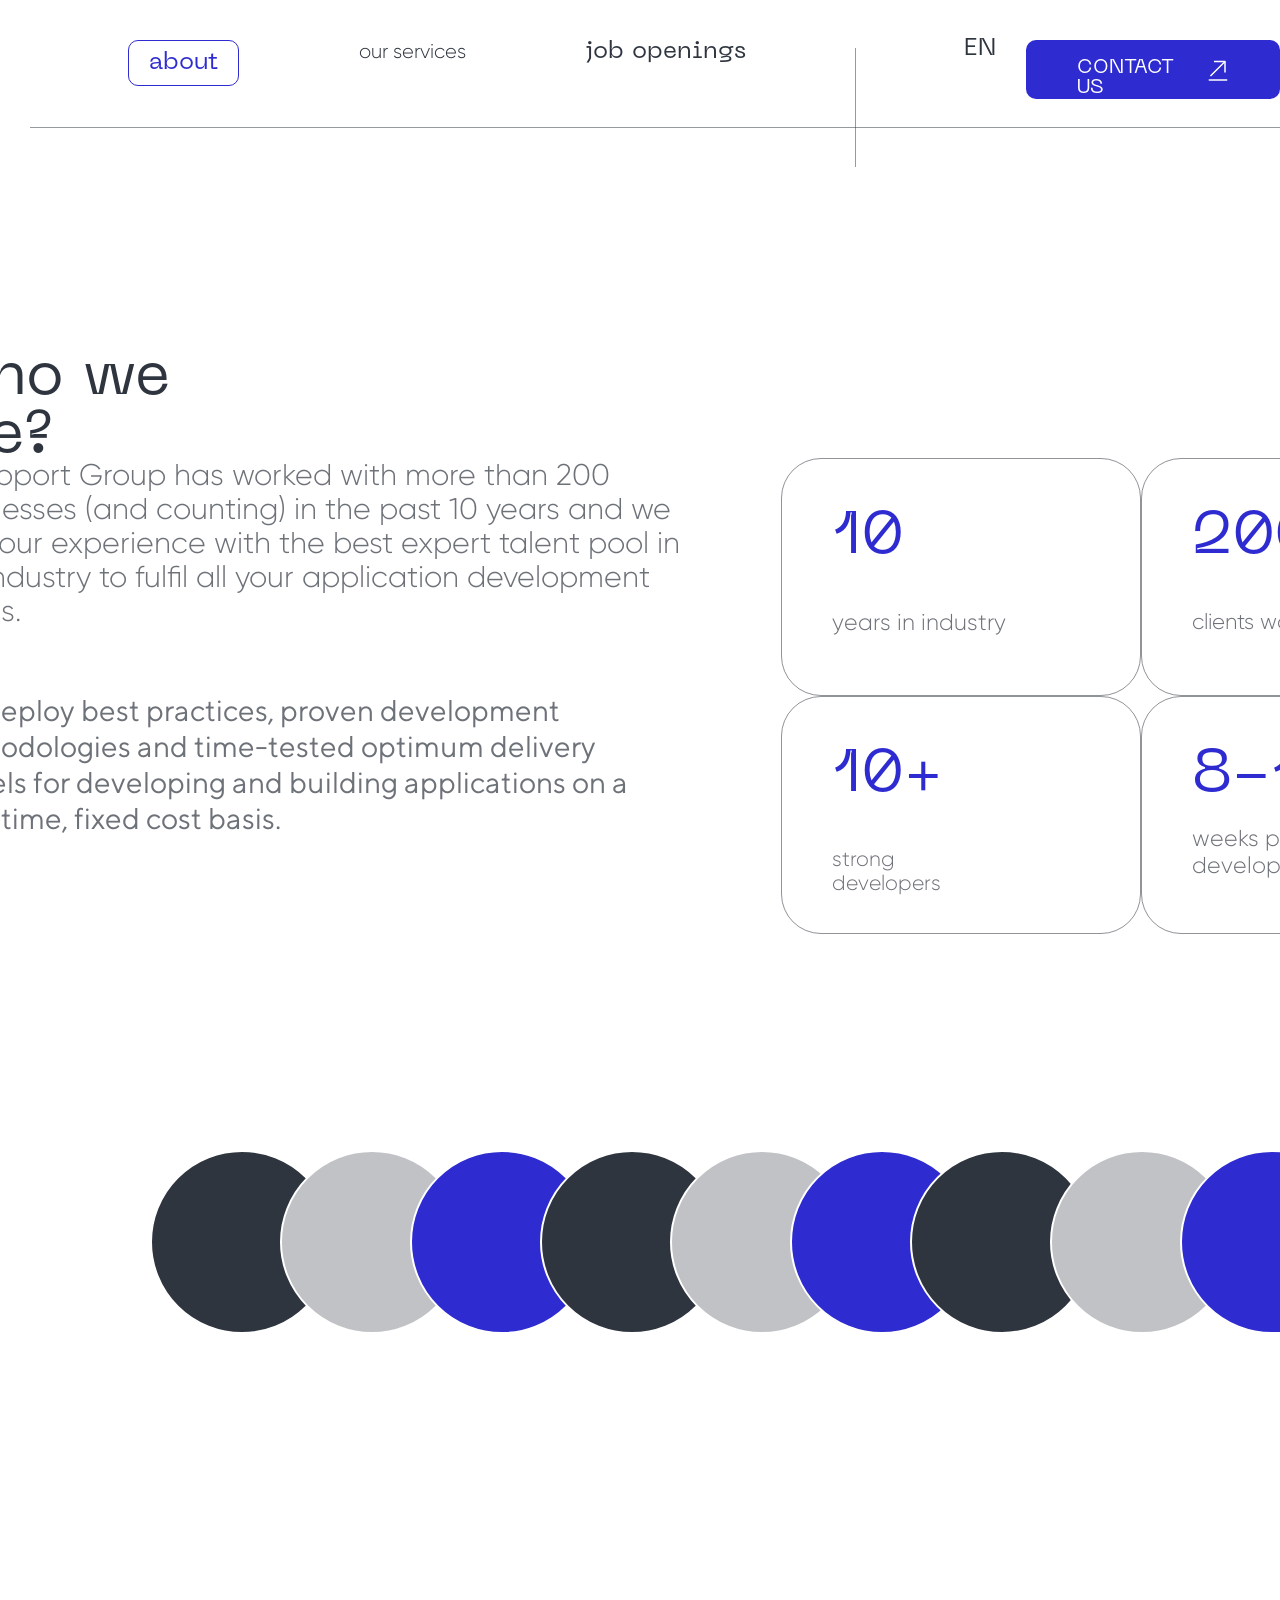
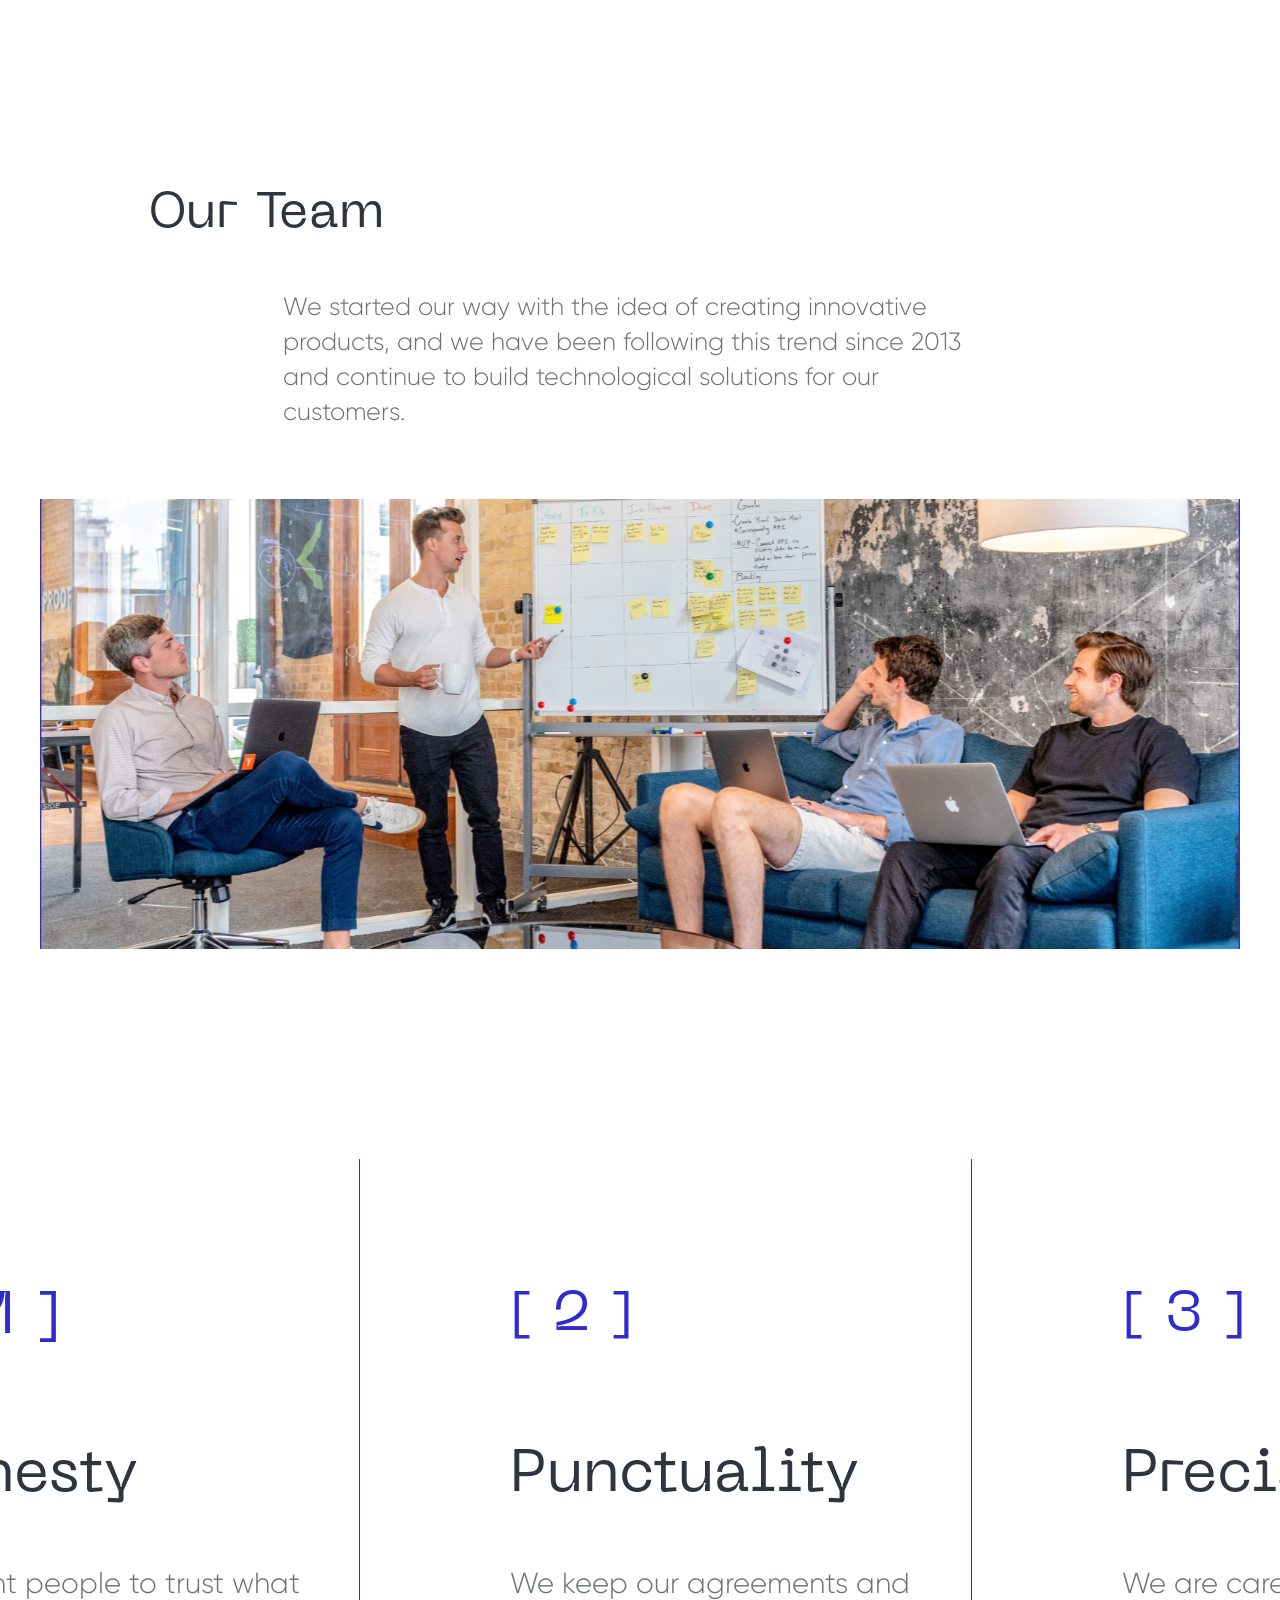
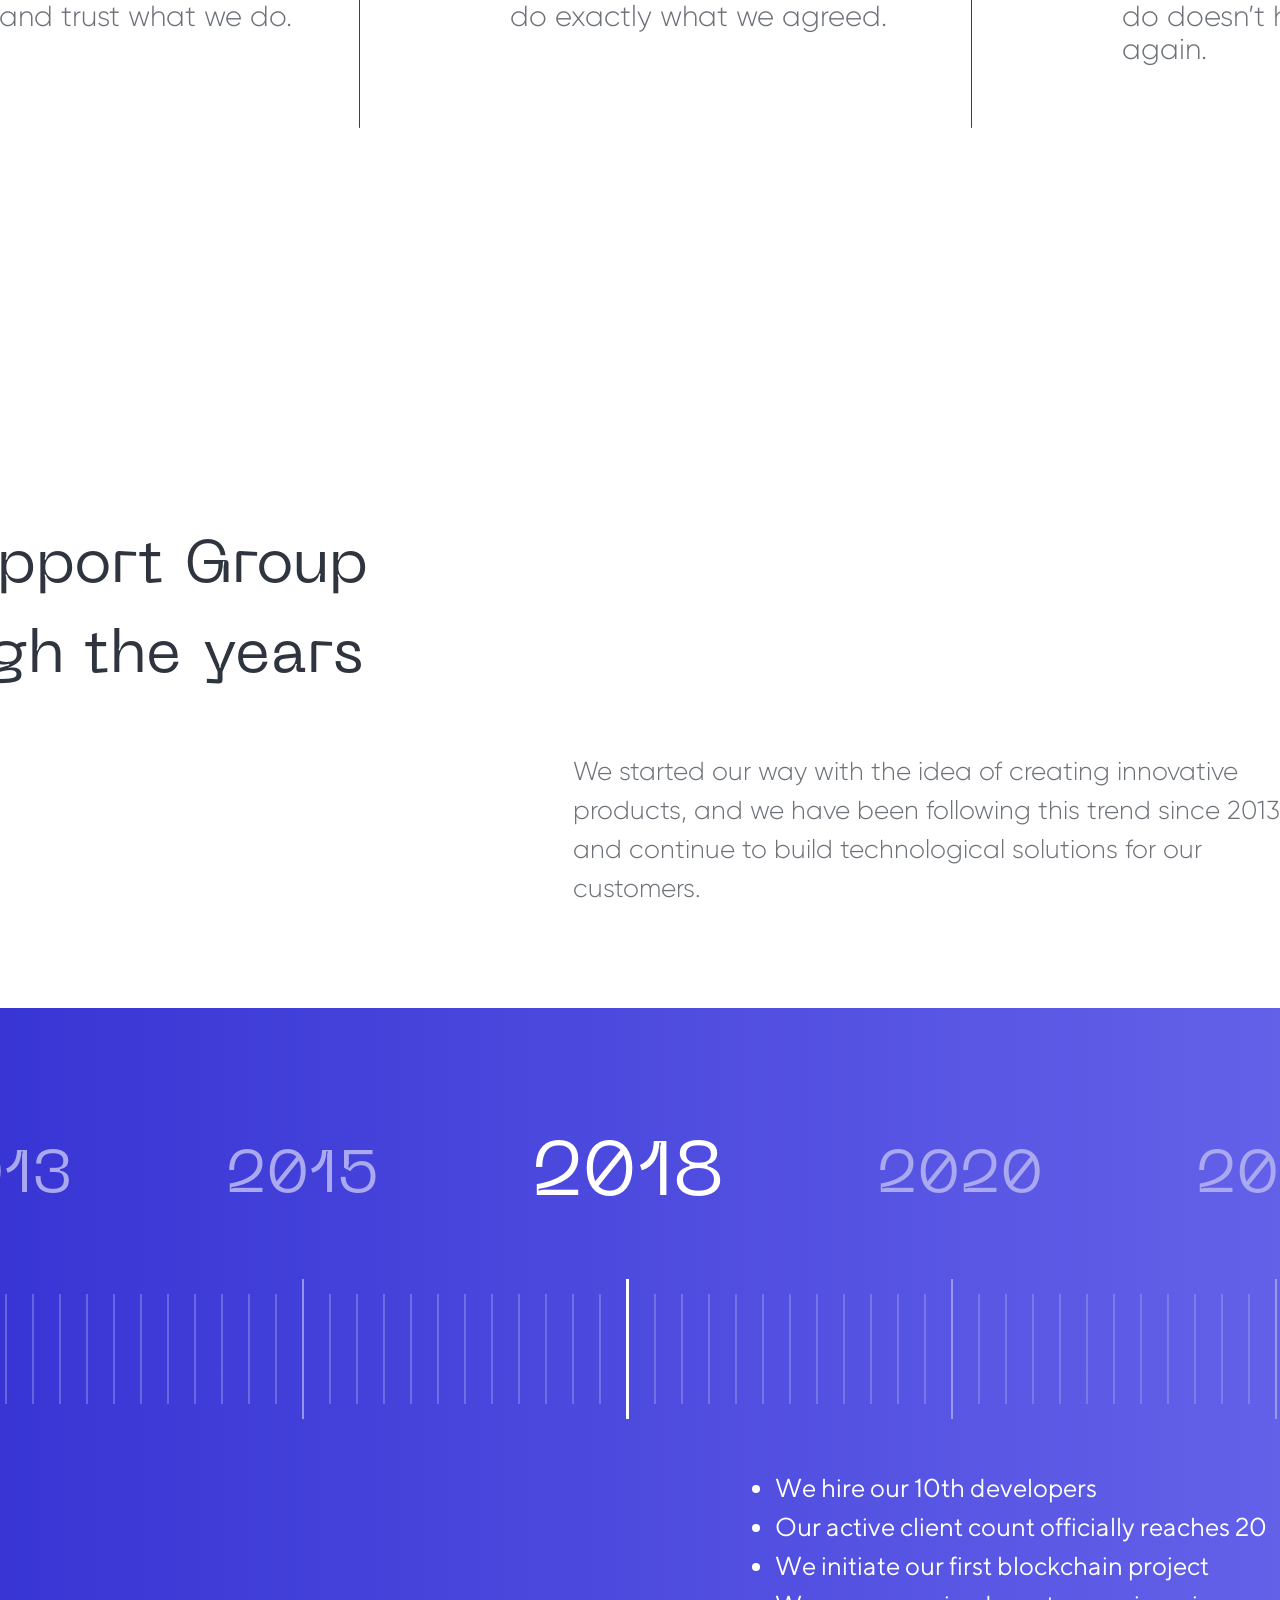
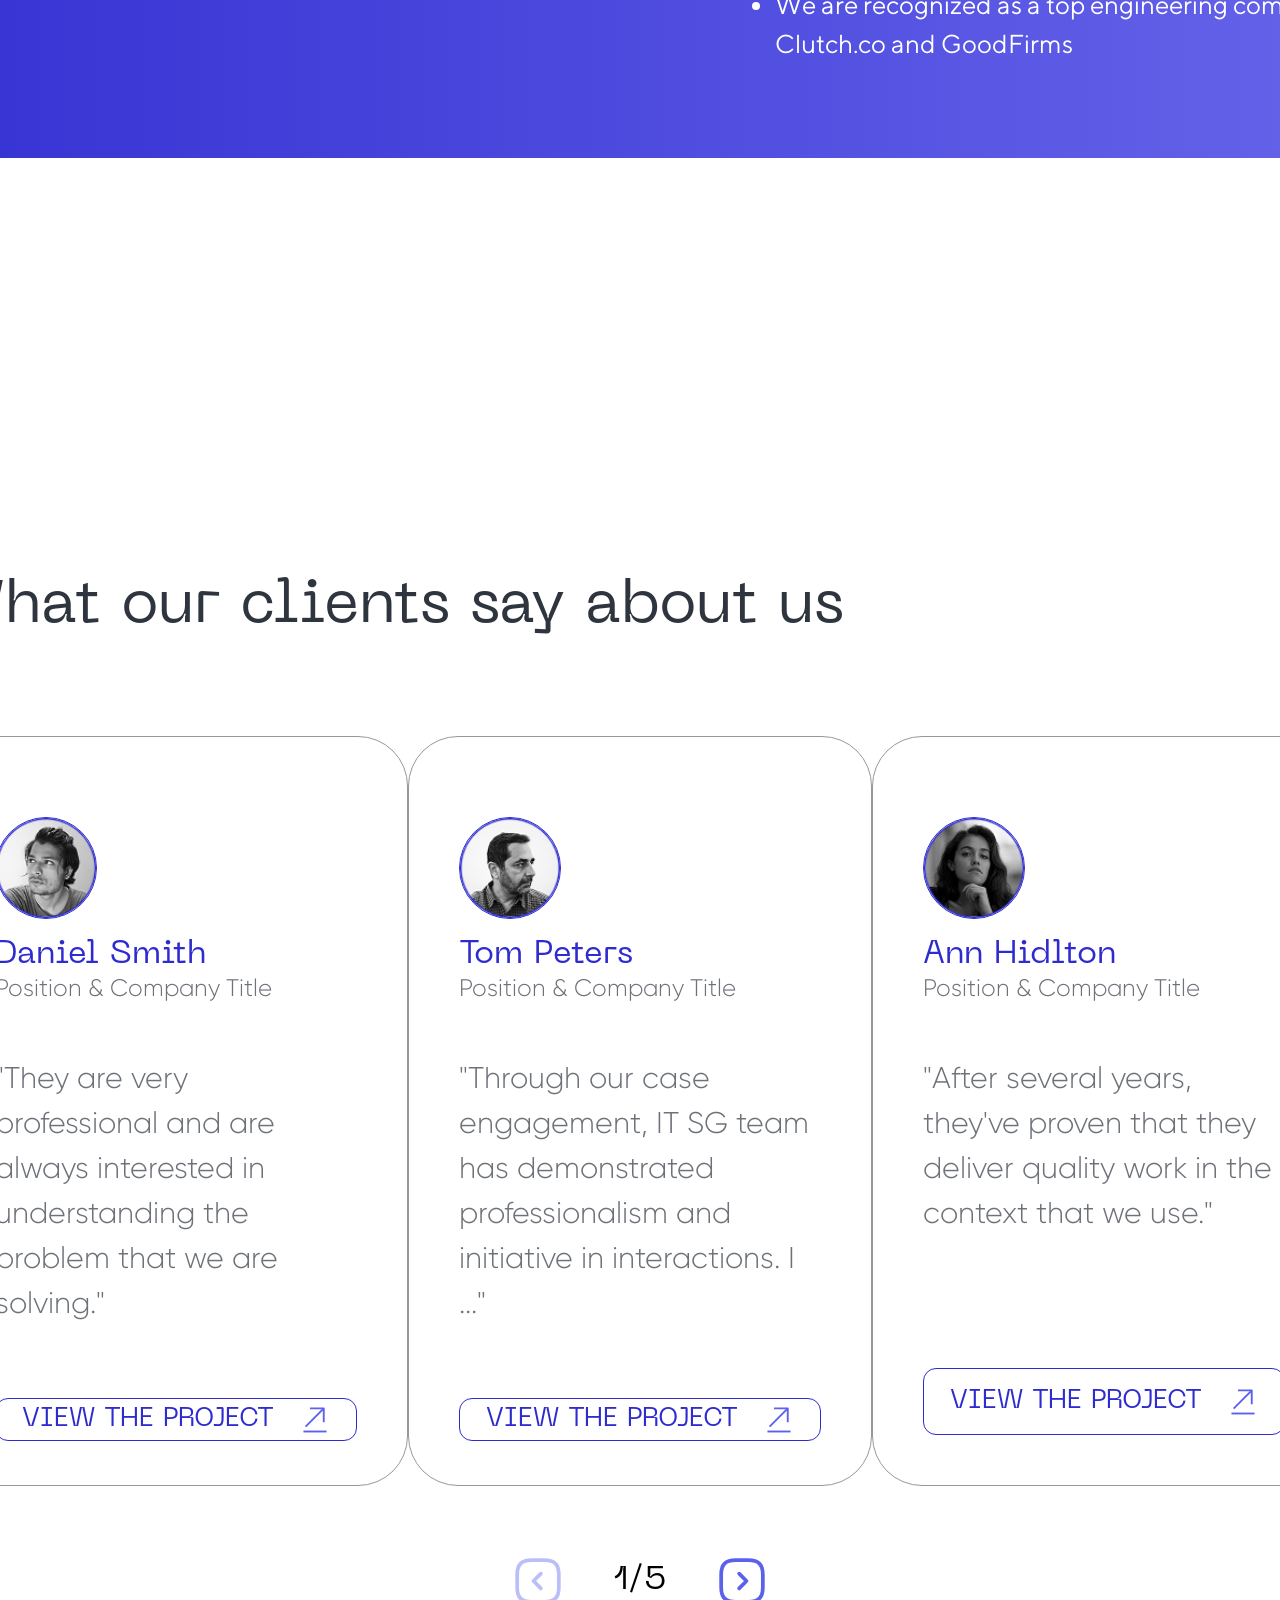
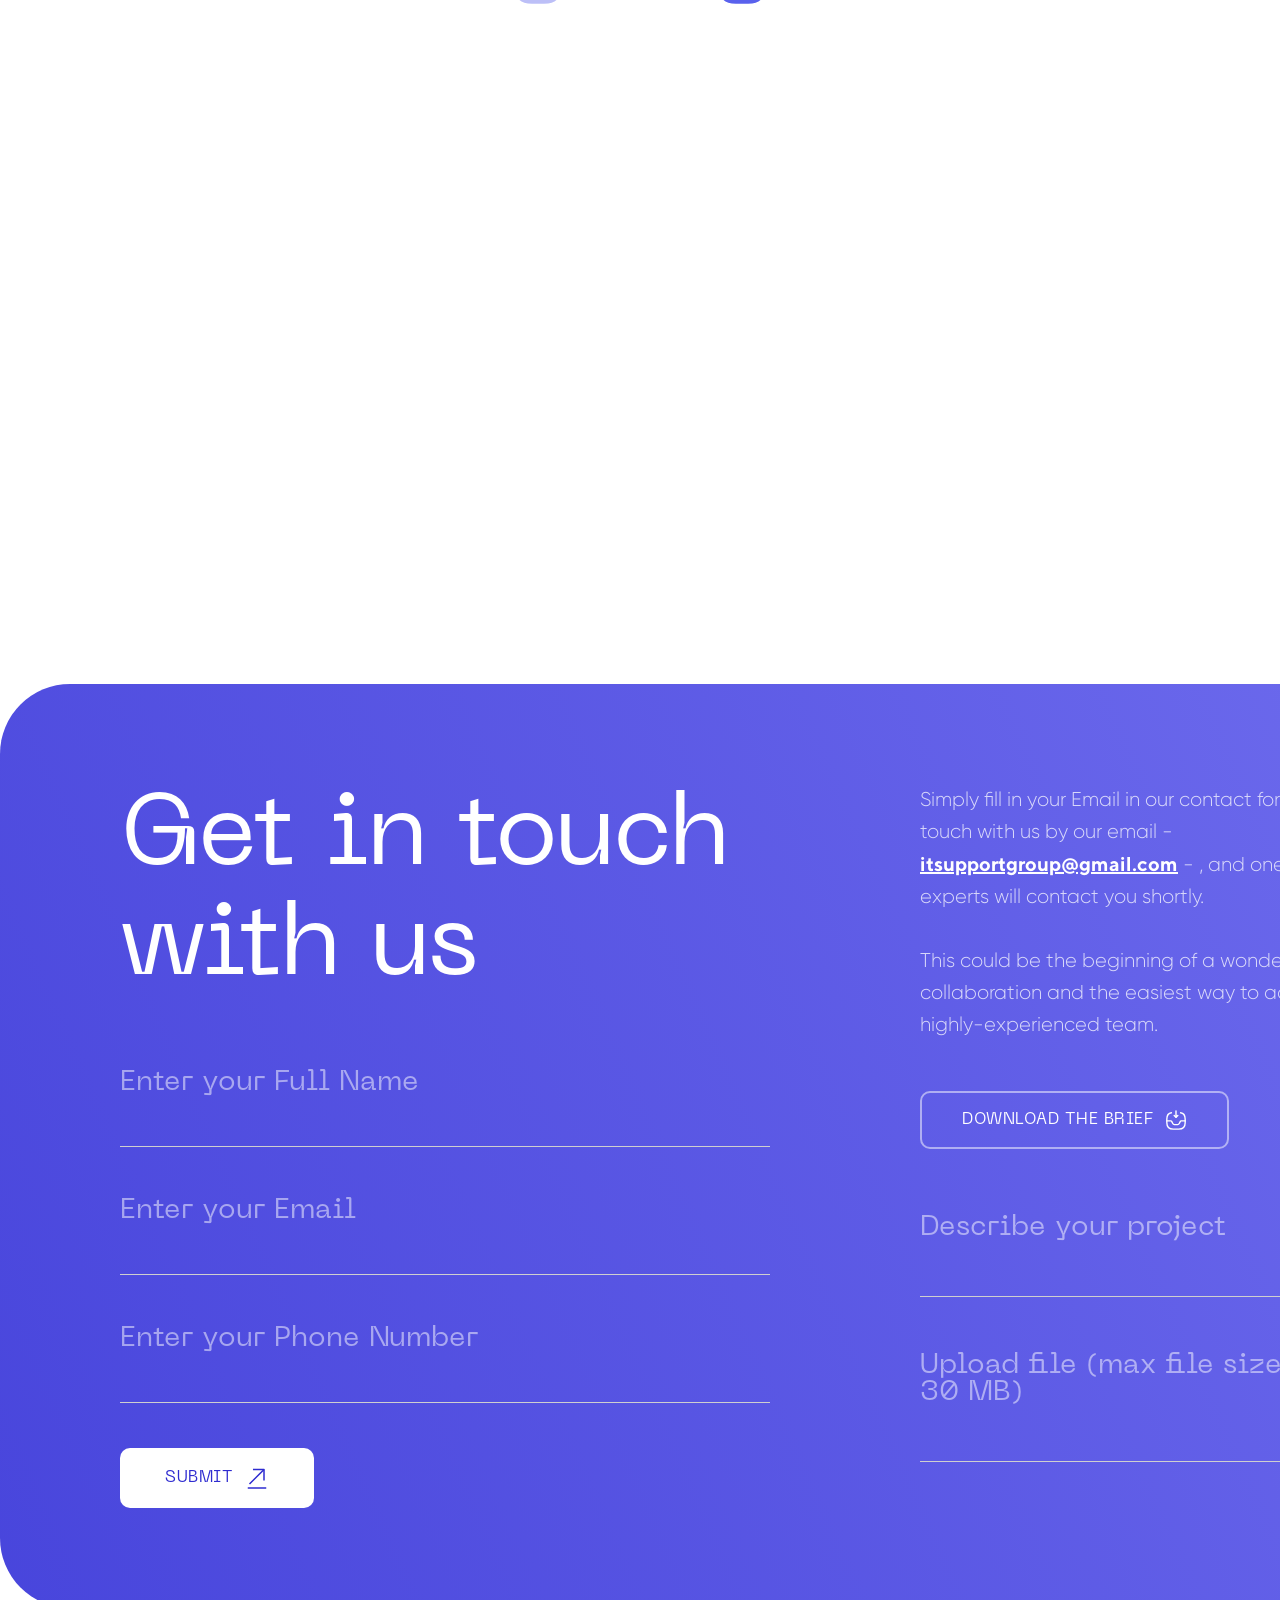
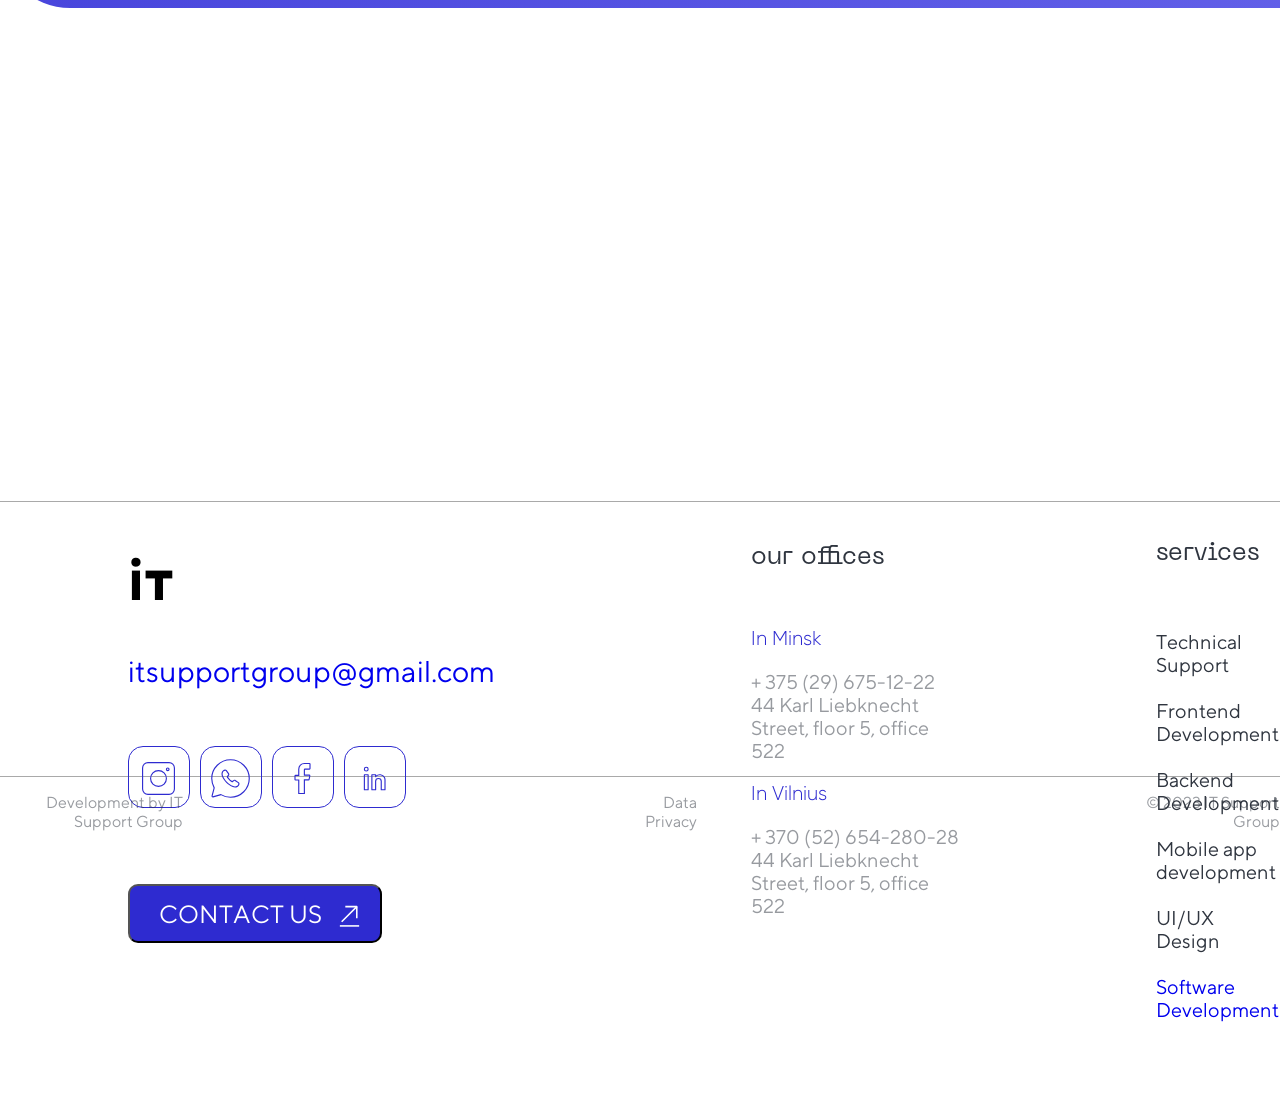
==== commit c200fe0c: "Merge branch 'main' into dev/ArtiomSiomin-clean" ====
--- a/PAGES/about.html
+++ b/PAGES/about.html
@@ -29,19 +29,10 @@
 
             <hr class="line-1">
 
-                <div class="Language">
-                        <div class="en" id="en">EN</div>
-                      <div class="language-arrow-down">
-                        <button class="lang-btn" id="lang_btn"></button> </div>
-                        <br>
-                            <div class="languages" id="langs">
-                                <br>
-                                <div class="eng"><button id="engl">EN</button></div>
-                                <br><br>
-                                <div class="ltg"><button id="lthl">LT</button></div>
-                            </div>
-                     
-                    </div>
+            <div class="Language">
+                <div class="en">EN</div>
+                <div class="language-arrow-down"></div>
+            </div>
 
             <div class="Contact">
                 <div class="con">CONTACT US</div>
@@ -236,74 +227,73 @@
 
         <div class="support-box">
             <div class="support-box-date-box">
-                <h2 class="support-box-dates" id="2013">2013</h2>
-                <h2 class="support-box-dates" id="2015">2015</h2>
-                <h2 class="support-box-dates support-box-date-main" id="2018">2018</h2>
-                <h2 class="support-box-dates" id="2020">2020</h2>
-                <h2 class="support-box-dates" id="2022">2022</h2>
+                <h2 class="support-box-dates">2013</h2>
+                <h2 class="support-box-dates">2015</h2>
+                <h2 class="support-box-dates support-box-date-main">2018</h2>
+                <h2 class="support-box-dates">2020</h2>
+                <h2 class="support-box-dates">2022</h2>
             </div>
             <div class="support-box-sticks">
                 <div class="support-stick"></div>
                 <div class="support-stick"></div>
                 <div class="support-stick"></div>
                 <div class="support-stick"></div>
-                <div class="support-stick support-stick-mid" name = "2013"><button class="stick-button" id="stick_support2013"></button></div>
-                <div class="support-stick"></div>
-                <div class="support-stick"></div>
-                <div class="support-stick"></div>
-                <div class="support-stick"></div>
-                <div class="support-stick"></div>
-                <div class="support-stick"></div>
-                <div class="support-stick"></div>
-                <div class="support-stick"></div>
-                <div class="support-stick"></div>
-                <div class="support-stick"></div>
-                <div class="support-stick"></div>
-                <div class="support-stick"></div>
-                <div class="support-stick support-stick-mid" name = "2015"><button class="stick-button" id="stick_support2015"></button></div>
-                <div class="support-stick"></div>
-                <div class="support-stick"></div>
-                <div class="support-stick"></div>
-                <div class="support-stick"></div>
-                <div class="support-stick"></div>
-                <div class="support-stick"></div>
-                <div class="support-stick"></div>
-                <div class="support-stick"></div>
-                <div class="support-stick"></div>
-                <div class="support-stick"></div>
-                <div class="support-stick"></div>
-                <div class="support-stick support-stick-max" name = "2018"><button class="stick-button" id="stick_support2018"></button></div>
-                <div class="support-stick"></div>
-                <div class="support-stick"></div>
-                <div class="support-stick"></div>
-                <div class="support-stick"></div>
-                <div class="support-stick"></div>
-                <div class="support-stick"></div>
-                <div class="support-stick"></div>
-                <div class="support-stick"></div>
-                <div class="support-stick"></div>
-                <div class="support-stick"></div>
-                <div class="support-stick"></div>
-                <div class="support-stick support-stick-mid" name = "2020"><button class="stick-button" id="stick_support2020"></button></div>
-                <div class="support-stick"></div>
-                <div class="support-stick"></div>
-                <div class="support-stick"></div>
-                <div class="support-stick"></div>
-                <div class="support-stick"></div>
-                <div class="support-stick"></div>
-                <div class="support-stick"></div>
-                <div class="support-stick"></div>
-                <div class="support-stick"></div>
-                <div class="support-stick"></div>
-                <div class="support-stick"></div>
-                <div class="support-stick support-stick-mid" name = "2022"><button class="stick-button" id="stick_support2022"></button></div>
+                <div class="support-stick support-stick-mid"></div>
+                <div class="support-stick"></div>
+                <div class="support-stick"></div>
+                <div class="support-stick"></div>
+                <div class="support-stick"></div>
+                <div class="support-stick"></div>
+                <div class="support-stick"></div>
+                <div class="support-stick"></div>
+                <div class="support-stick"></div>
+                <div class="support-stick"></div>
+                <div class="support-stick"></div>
+                <div class="support-stick"></div>
+                <div class="support-stick support-stick-mid"></div>
+                <div class="support-stick"></div>
+                <div class="support-stick"></div>
+                <div class="support-stick"></div>
+                <div class="support-stick"></div>
+                <div class="support-stick"></div>
+                <div class="support-stick"></div>
+                <div class="support-stick"></div>
+                <div class="support-stick"></div>
+                <div class="support-stick"></div>
+                <div class="support-stick"></div>
+                <div class="support-stick"></div>
+                <div class="support-stick support-stick-max"></div>
+                <div class="support-stick"></div>
+                <div class="support-stick"></div>
+                <div class="support-stick"></div>
+                <div class="support-stick"></div>
+                <div class="support-stick"></div>
+                <div class="support-stick"></div>
+                <div class="support-stick"></div>
+                <div class="support-stick"></div>
+                <div class="support-stick"></div>
+                <div class="support-stick"></div>
+                <div class="support-stick"></div>
+                <div class="support-stick support-stick-mid"></div>
+                <div class="support-stick"></div>
+                <div class="support-stick"></div>
+                <div class="support-stick"></div>
+                <div class="support-stick"></div>
+                <div class="support-stick"></div>
+                <div class="support-stick"></div>
+                <div class="support-stick"></div>
+                <div class="support-stick"></div>
+                <div class="support-stick"></div>
+                <div class="support-stick"></div>
+                <div class="support-stick"></div>
+                <div class="support-stick support-stick-mid"></div>
                 <div class="support-stick"></div>
                 <div class="support-stick"></div>
                 <div class="support-stick"></div>
                 <div class="support-stick"></div>
             </div>
             <div class="support-box-list-box">
-                <ul class="support-box-list" id="list">
+                <ul class="support-box-list">
                     <li class="support-box-list-item">We hire our 10th developers</li>
                     <li class="support-box-list-item">Our active client count officially reaches 20</li>
                     <li class="support-box-list-item">We initiate our first blockchain project</li>
@@ -502,6 +492,5 @@
 
     </div>
 </body>
-<script src="../JS/script.js"></script>
-<script src="../JS/throught_years.js"></script>
+
 </html>
--- a/CSS/about.css
+++ b/CSS/about.css
@@ -1,12 +1,10 @@
 body {
-
     width: 100%;
-    overflow-x: hidden; 
+    height: 9097px;
     display: flex;
     flex-direction: column;
     align-items: center;
     margin: 0;
-
 }
 
 @font-face {
@@ -48,21 +46,23 @@
 }
 
 .Main-menu {
-    display: flex;   
+    display: flex;
+    width: 100%;
+    height: 100%;
+    align-items: stretch;
+    height: 150px;
+    padding-top: 40px;
+    padding-left: 10%;
+    box-sizing: border-box;
 }
 
 .Menu {
     width: fit-content;
     height: fit-content;
-    position: absolute;
-    left: 58% ;
-    top: 50px;
     line-height: 1;
-    font-family: 'Neue Machina';
     font-size: 24px;
     display: flex;
     gap: 120px;
-    box-sizing: border-box;
 }
 
 .Menu a {
@@ -71,11 +71,9 @@
     height: fit-content;
     gap: 10px;
     white-space: nowrap;
-    box-sizing: border-box;
 }
 
-.about{
-    font-size: 20px;
+.about {
     font-family: "Neue Machina";
     padding-left: 20px;
     padding-bottom: 10px;
@@ -88,15 +86,11 @@
 
 .job {
     font-family: "Neue Machina";
-    font-size: 20px;
     color: var(--main-light, #2F353F);
-     margin-top: 2%;
 }
 
 .services {
     font-family: "Neue Machina";
-    font-size: 20px;
-    margin-top: 2%;
     color: var(--main-light, #2F353F);
 }
 
@@ -105,24 +99,18 @@
     border: none;
     height: 119px;
     width: 1px;
-    position: absolute;
-    left: 82%;
-    top: 0px;
+
 }
 
 .Language {
 
     height: 23px;
     width: 62px;
-    position: absolute;
     display: flex;
-    left: 2600px;
-    top: 54px;
-    gap: 8px;
 }
 
 .en {
-
+    font-family: "Neue Machina";
     width: 32px;
     height: 23px;
     display: flex;
@@ -141,7 +129,7 @@
     display: flex;
     align-items: flex-start;
     justify-content: center;
-    background-image: url('../IMG/arrow-square-down-black.svg');
+    background-image: url('../img/black-down.svg');
     background-repeat: no-repeat;
     background-position: top center;
     background-size: 20px 20px;
@@ -150,24 +138,23 @@
 .Contact {
     height: 59px;
     width: 254px;
-    position: absolute;
+    box-sizing: border-box;
     background-color: #2E2BD0;
-    left: 91%;
-    top: 30px;
+    align-items: center;
+    justify-content: center;
+    display: flex;
+    padding: 20px;
     border-radius: 10px;
     cursor: pointer;
 }
 
 .con {
-    font-family: 'Neue Machina';
+    font-family: "Neue Machina";
     height: 19px;
     width: 129px;
-    position: absolute;
-    left: 40px;
-    top: 20px;
     line-height: 1;
     color: white;
-
+    font-family: 'Neue Machina';
     font-size: 20px;
     transform: translateY(-2px);
 }
@@ -178,9 +165,7 @@
     background-image: url('../IMG/contact-button.svg');
     background-repeat: no-repeat;
     background-size: contain;
-    position: absolute;
-    left: 189px;
-    top: 17px;
+
 }
 
 .line-2 {
@@ -205,39 +190,4 @@
 
 .header-about {
     margin-bottom: 200px;
-}
-.lang-btn{
-    cursor: pointer;
-    width: 15px;
-    height: 20px;
-    background:none;
-    border: none;
-}
-.languages{
-    position: relative;
-    top: 25px;
-    right: 50px;
-    border: 1px solid #95989D;
-    width: 50px;
-    height: 150px;
-    border-radius: 10px 10px 10px 10px;
-}
-.eng button{
-    background:none;
-    border: none;
-    color: black;
-    font-size: 22px;
-    padding-left: 15%;
-    padding-right: 15%;
-    cursor: pointer;
-
-}
-.ltg button{
-    background:none;
-    border: none;
-    color: black;
-    font-size: 22px;
-    padding-left: 15%;
-    padding-right: 15%;
-    cursor: pointer;
 }
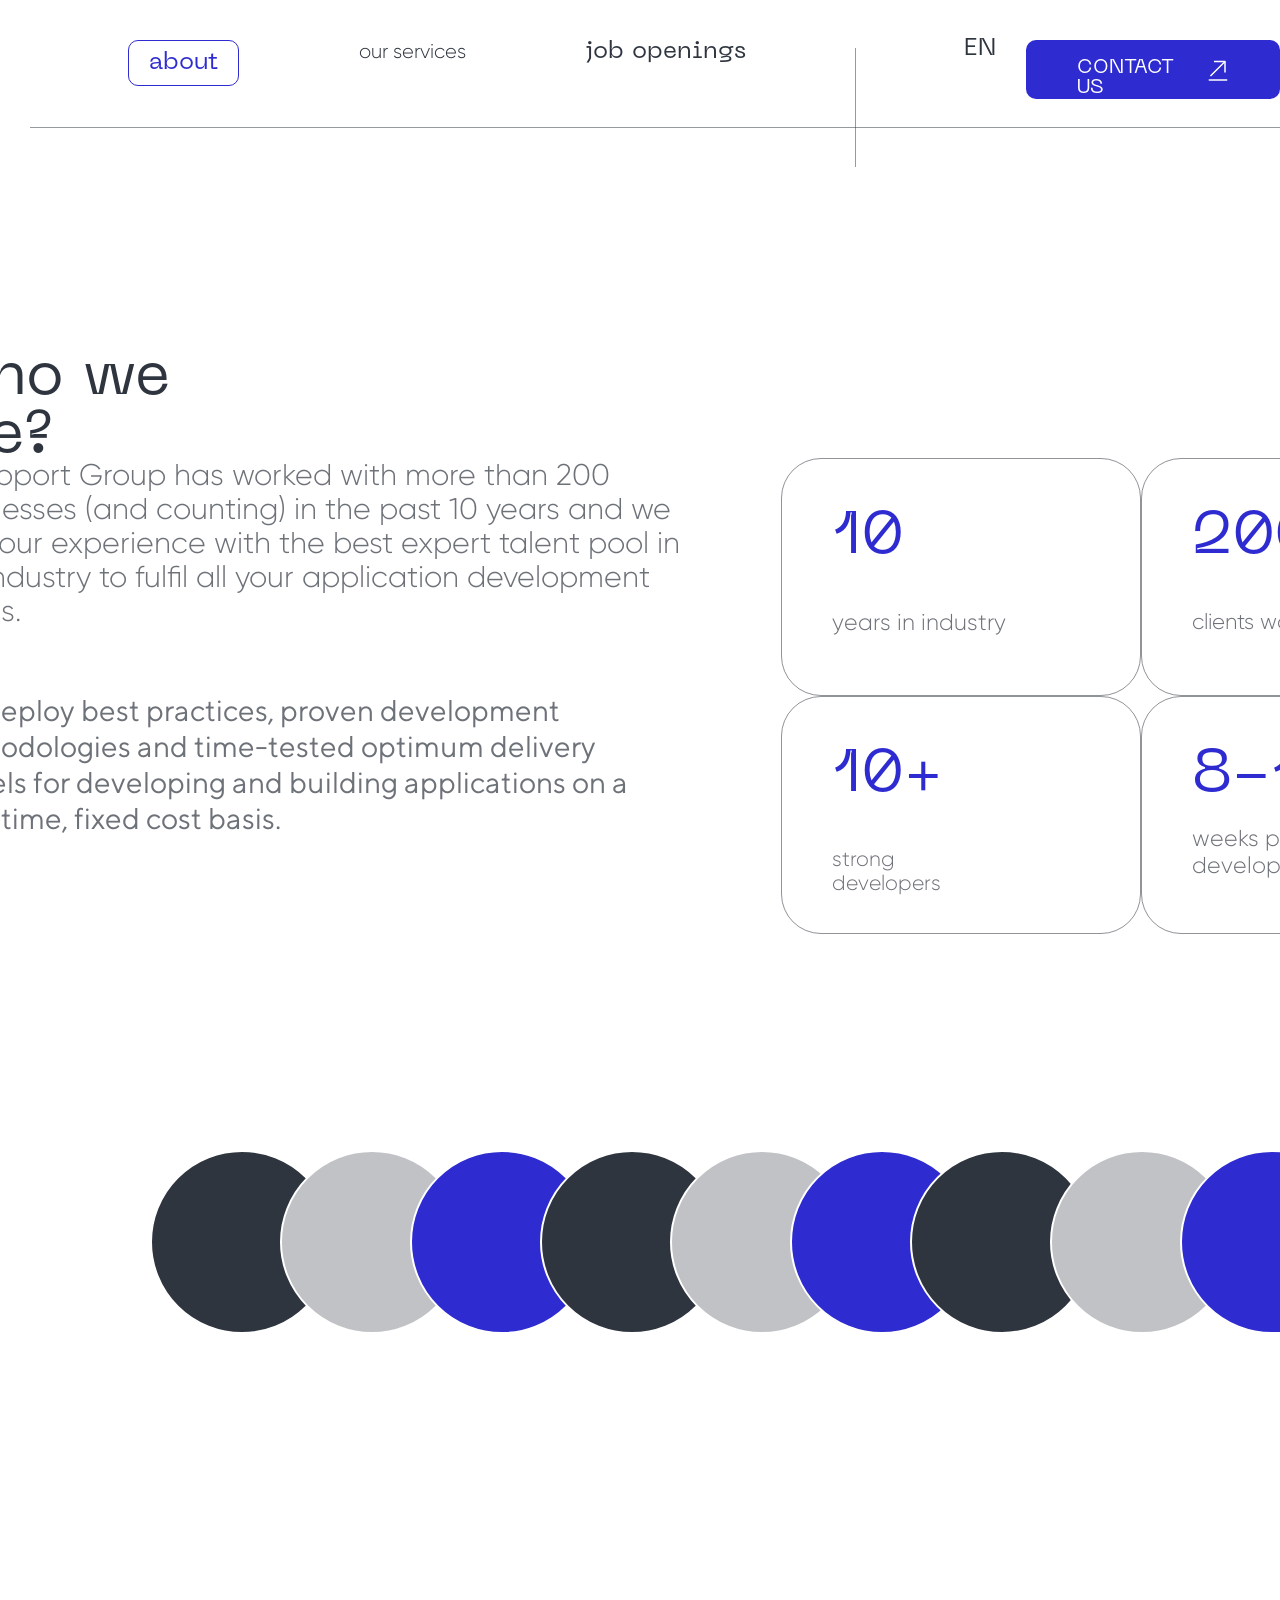
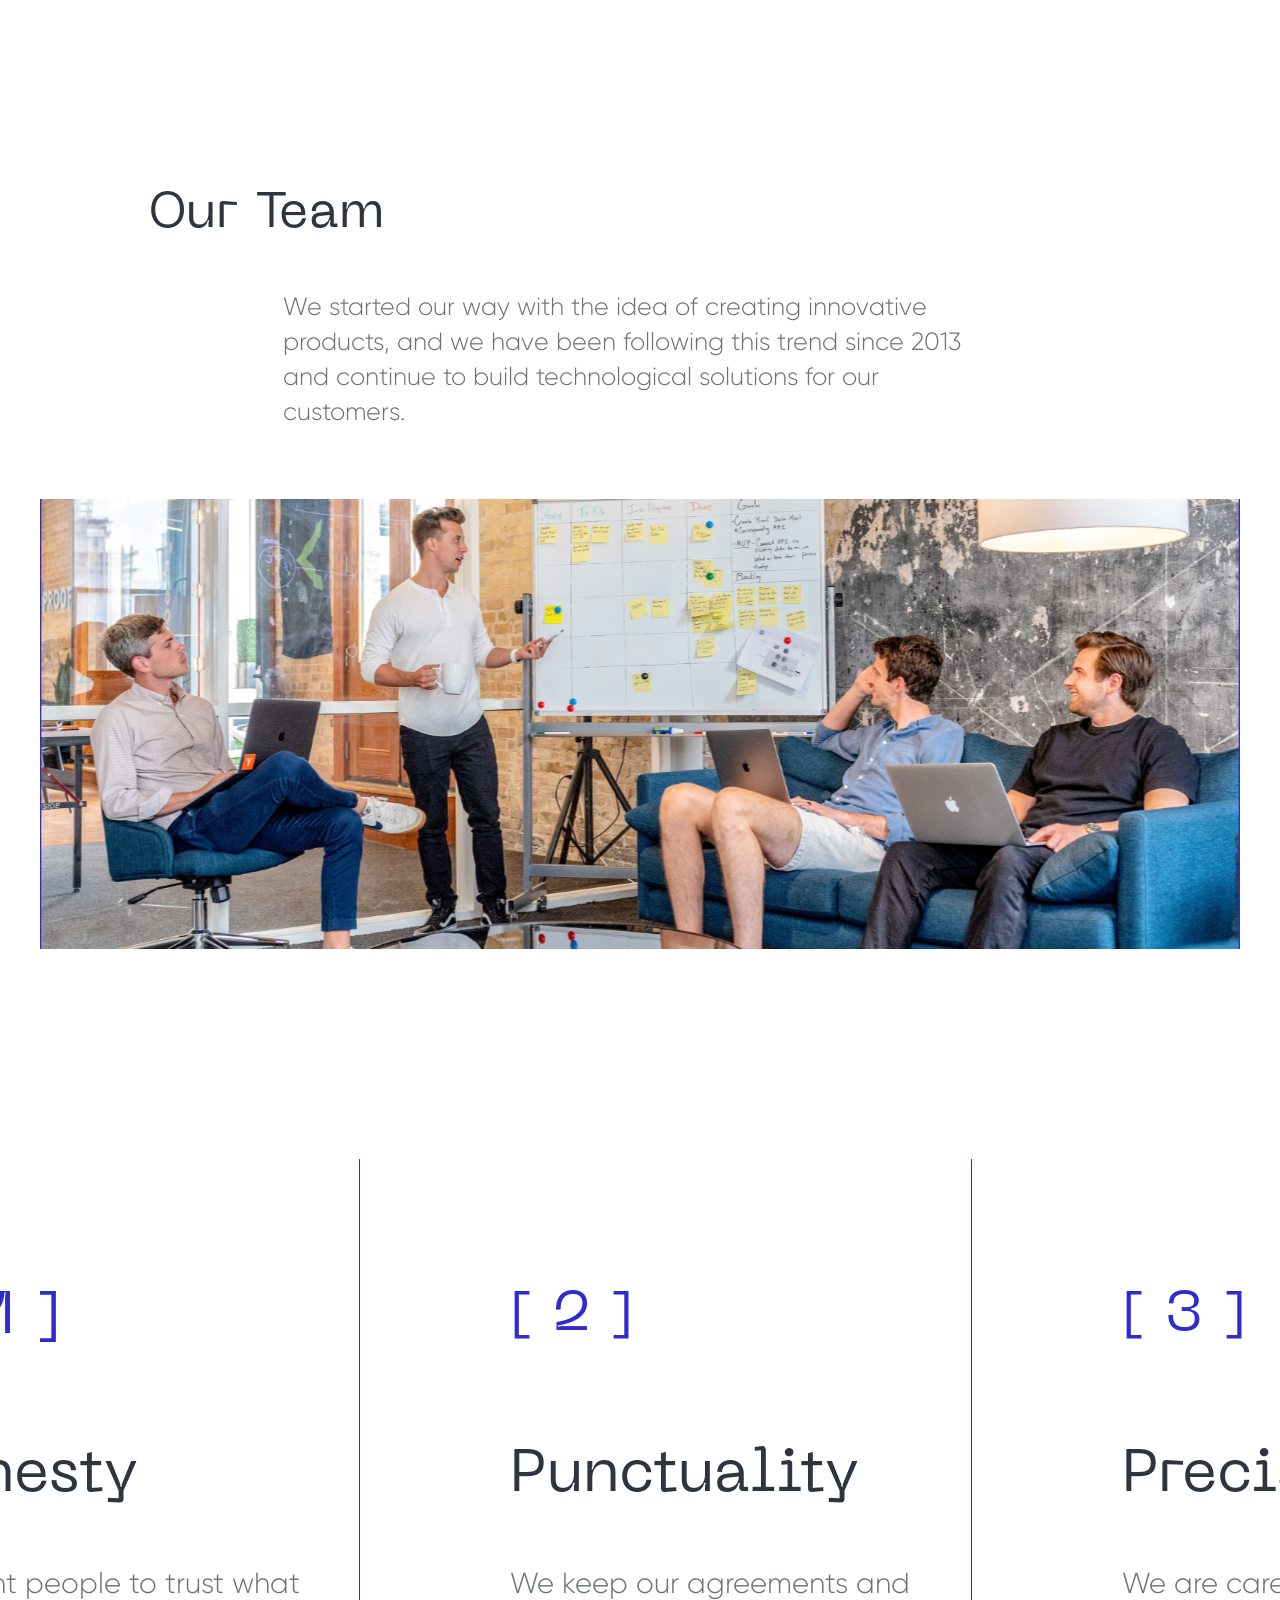
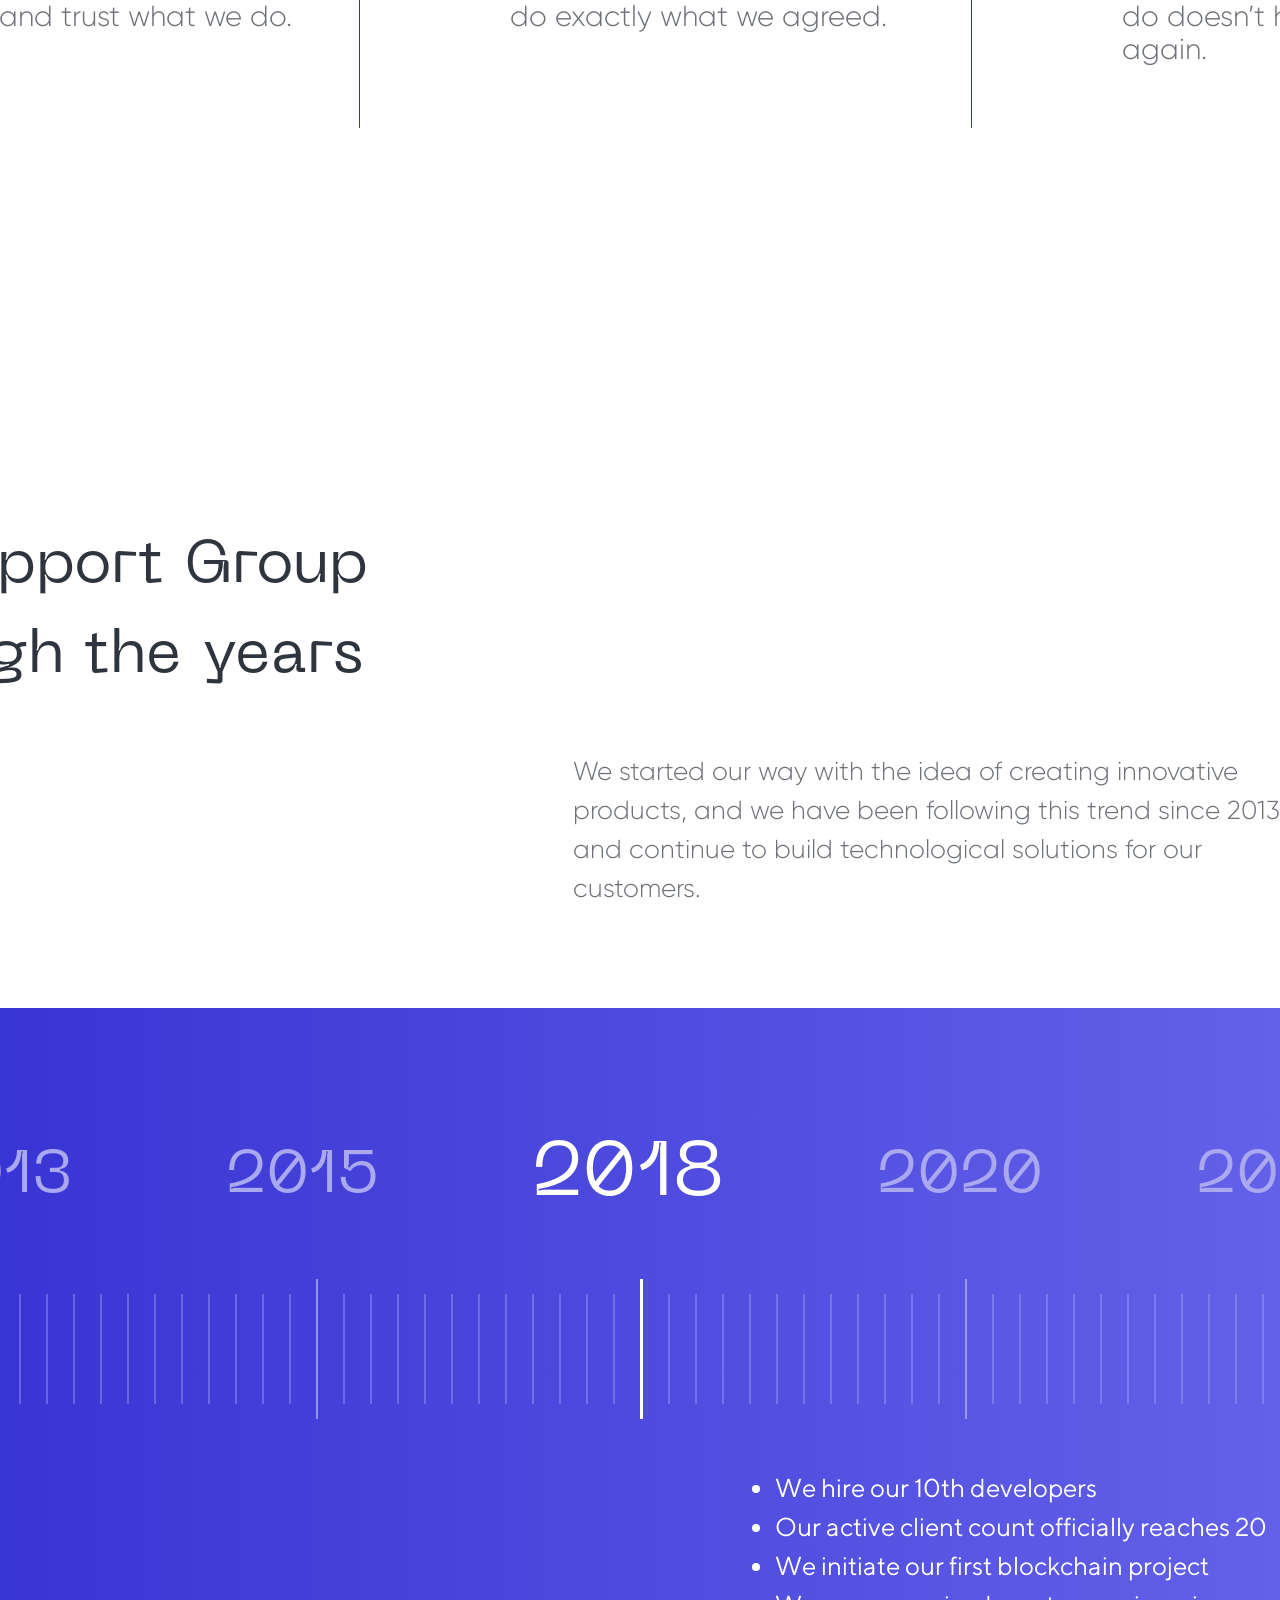
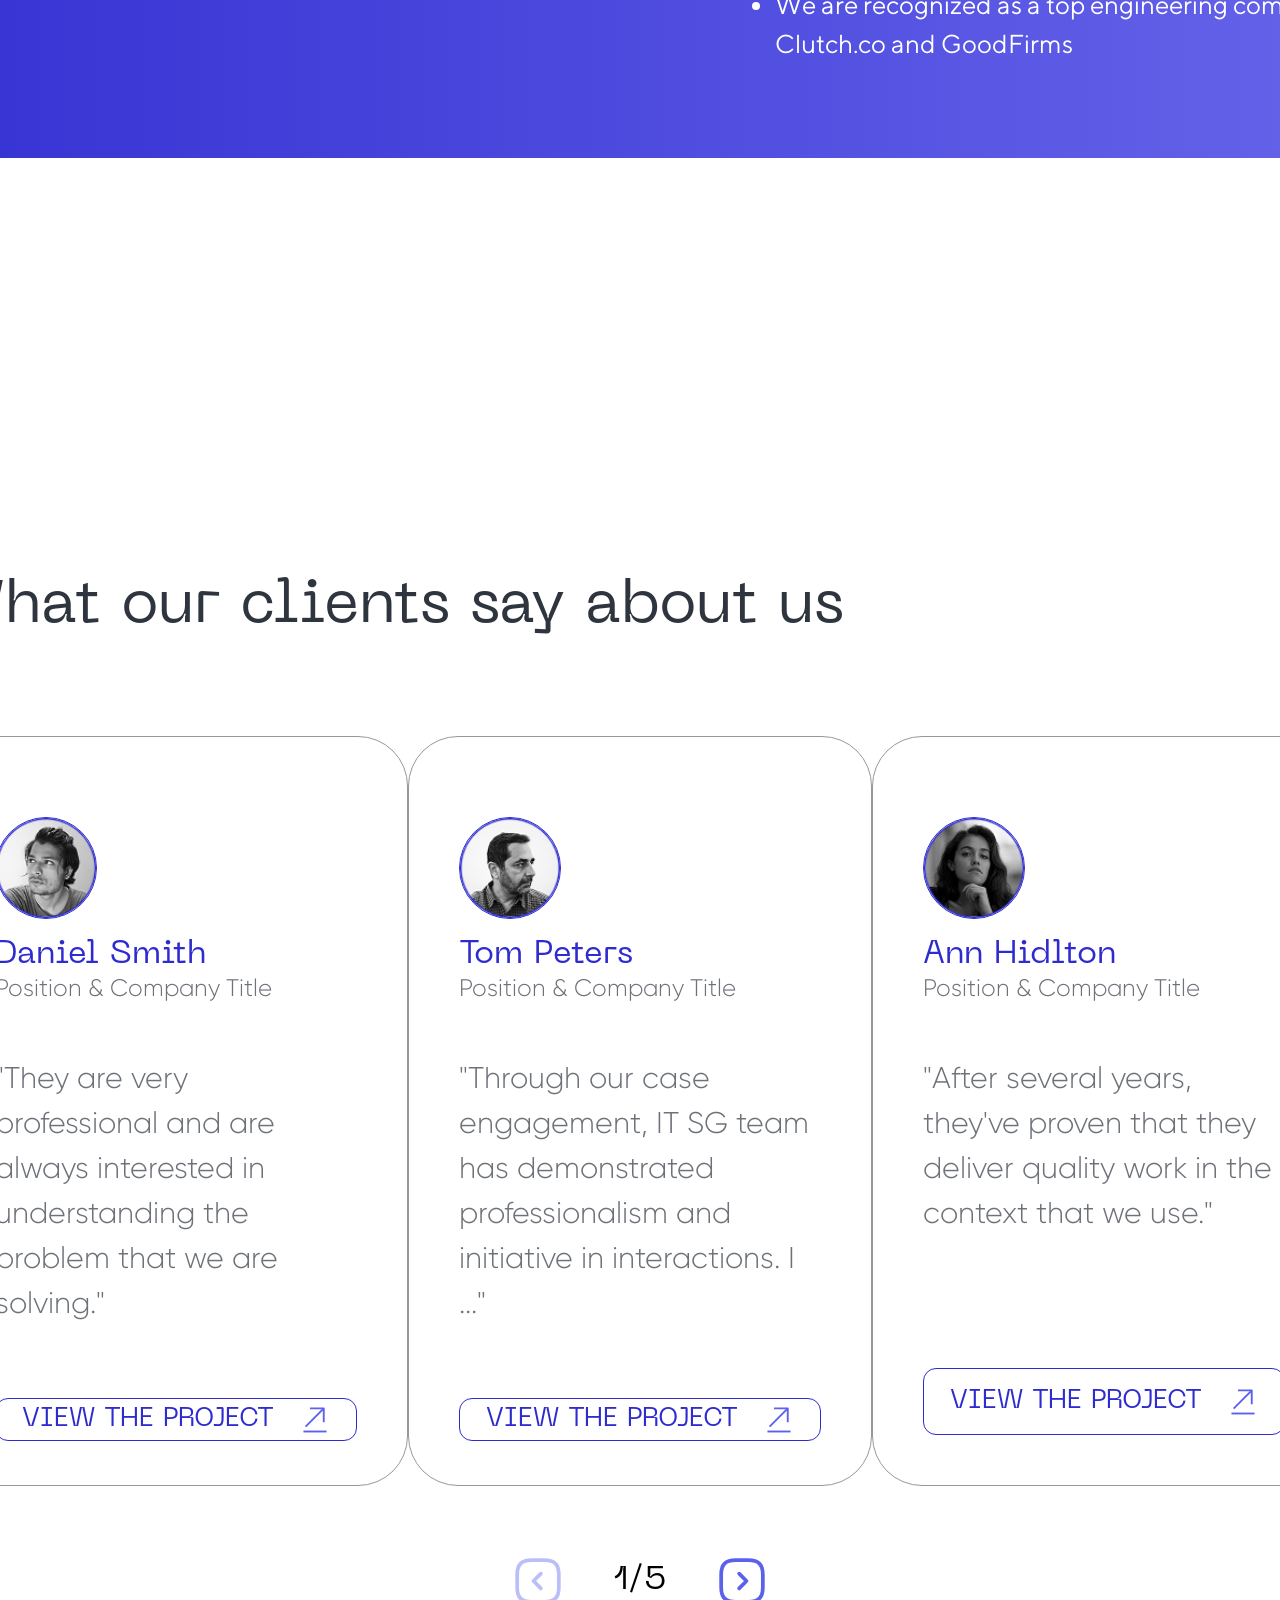
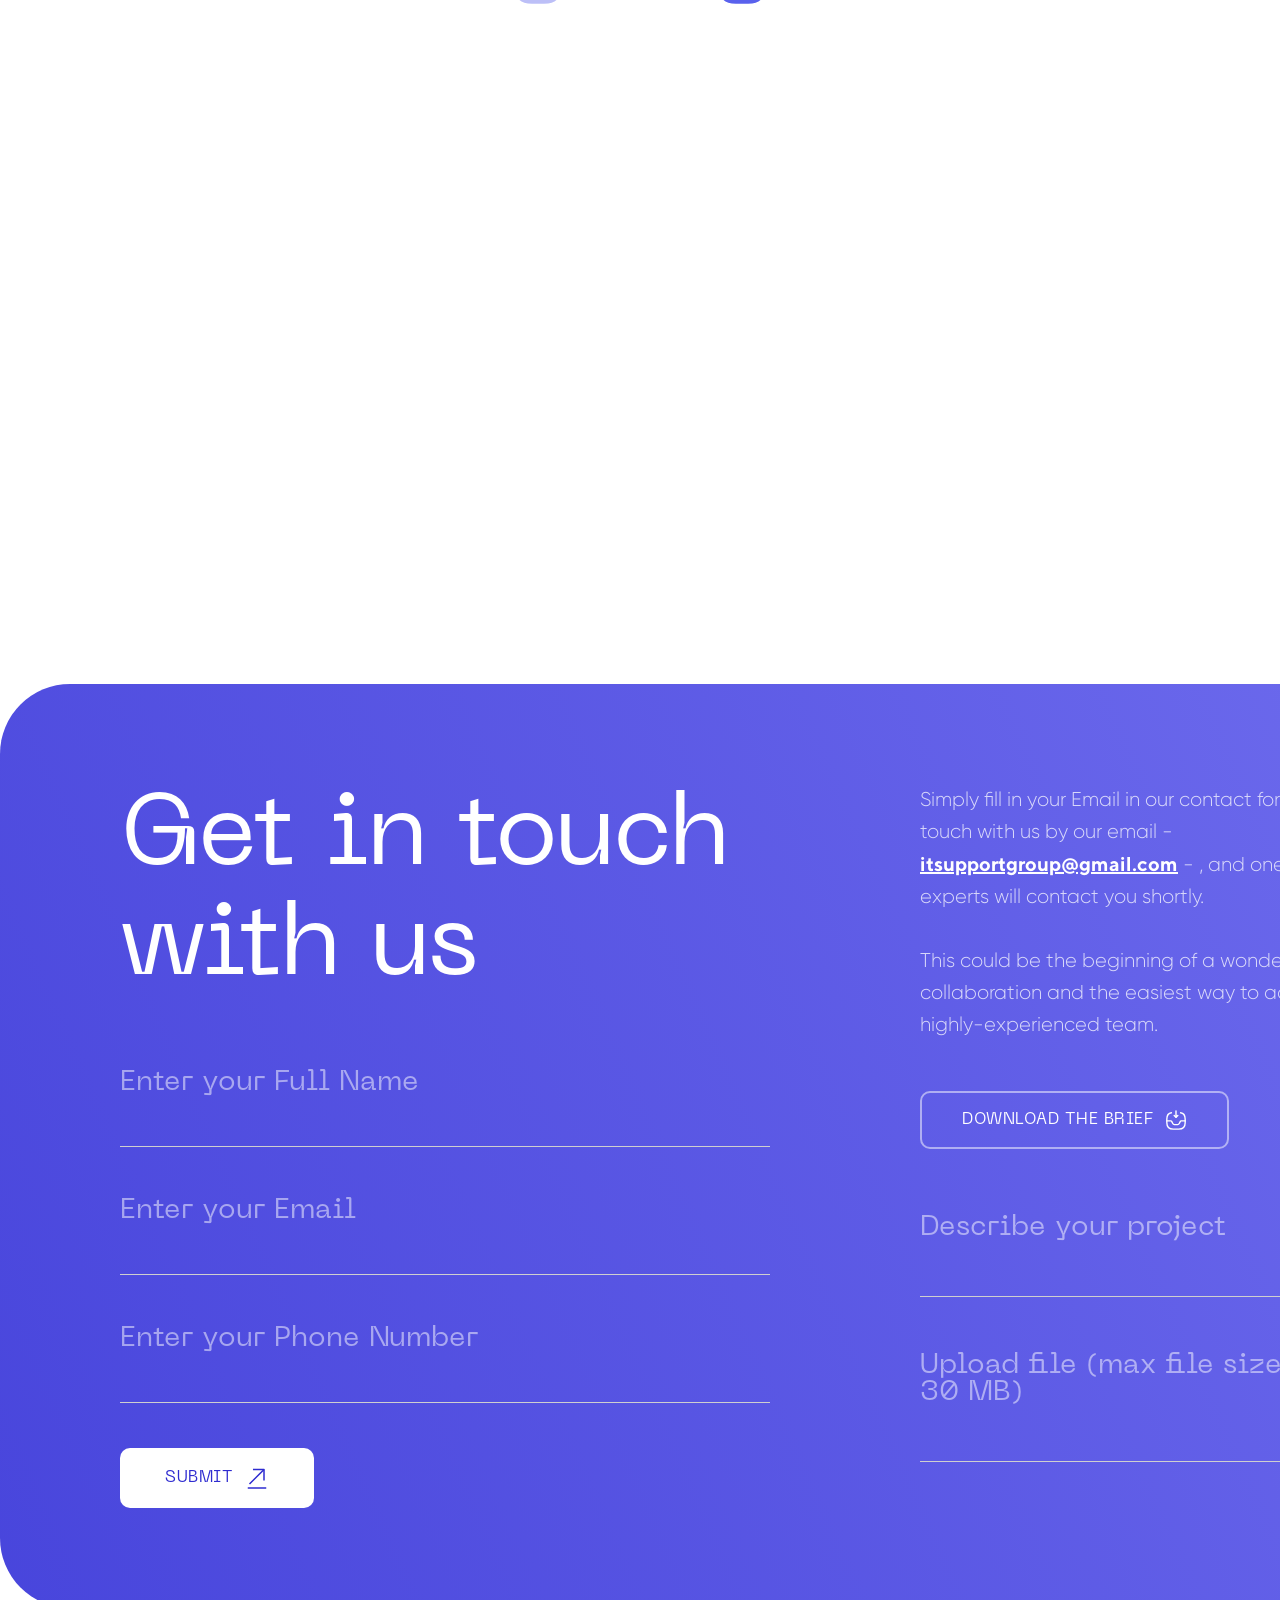
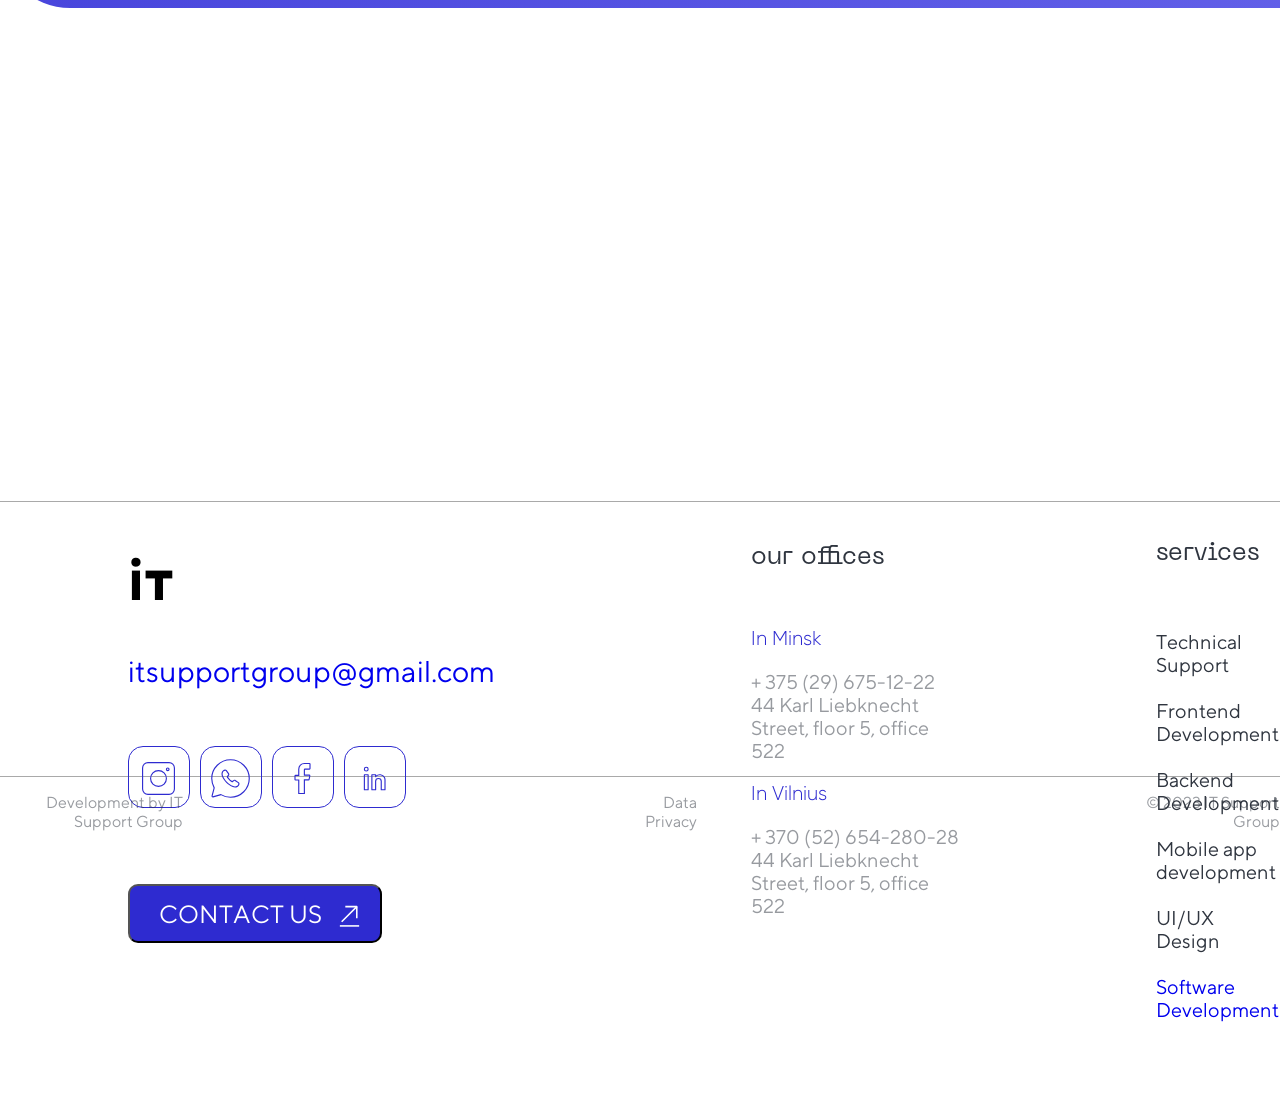
==== commit 650574df: "fix merge" ====
--- a/PAGES/about.html
+++ b/PAGES/about.html
@@ -29,10 +29,19 @@
 
             <hr class="line-1">
 
-            <div class="Language">
-                <div class="en">EN</div>
-                <div class="language-arrow-down"></div>
-            </div>
+                <div class="Language">
+                        <div class="en" id="en">EN</div>
+                      <div class="language-arrow-down">
+                        <button class="lang-btn" id="lang_btn"></button> </div>
+                        <br>
+                            <div class="languages" id="langs">
+                                <br>
+                                <div class="eng"><button id="engl">EN</button></div>
+                                <br><br>
+                                <div class="ltg"><button id="lthl">LT</button></div>
+                            </div>
+                     
+                    </div>
 
             <div class="Contact">
                 <div class="con">CONTACT US</div>
@@ -227,73 +236,74 @@
 
         <div class="support-box">
             <div class="support-box-date-box">
-                <h2 class="support-box-dates">2013</h2>
-                <h2 class="support-box-dates">2015</h2>
-                <h2 class="support-box-dates support-box-date-main">2018</h2>
-                <h2 class="support-box-dates">2020</h2>
-                <h2 class="support-box-dates">2022</h2>
+                <h2 class="support-box-dates" id="2013">2013</h2>
+                <h2 class="support-box-dates" id="2015">2015</h2>
+                <h2 class="support-box-dates support-box-date-main" id="2018">2018</h2>
+                <h2 class="support-box-dates" id="2020">2020</h2>
+                <h2 class="support-box-dates" id="2022">2022</h2>
             </div>
             <div class="support-box-sticks">
                 <div class="support-stick"></div>
                 <div class="support-stick"></div>
                 <div class="support-stick"></div>
                 <div class="support-stick"></div>
-                <div class="support-stick support-stick-mid"></div>
-                <div class="support-stick"></div>
-                <div class="support-stick"></div>
-                <div class="support-stick"></div>
-                <div class="support-stick"></div>
-                <div class="support-stick"></div>
-                <div class="support-stick"></div>
-                <div class="support-stick"></div>
-                <div class="support-stick"></div>
-                <div class="support-stick"></div>
-                <div class="support-stick"></div>
-                <div class="support-stick"></div>
-                <div class="support-stick support-stick-mid"></div>
-                <div class="support-stick"></div>
-                <div class="support-stick"></div>
-                <div class="support-stick"></div>
-                <div class="support-stick"></div>
-                <div class="support-stick"></div>
-                <div class="support-stick"></div>
-                <div class="support-stick"></div>
-                <div class="support-stick"></div>
-                <div class="support-stick"></div>
-                <div class="support-stick"></div>
-                <div class="support-stick"></div>
-                <div class="support-stick support-stick-max"></div>
-                <div class="support-stick"></div>
-                <div class="support-stick"></div>
-                <div class="support-stick"></div>
-                <div class="support-stick"></div>
-                <div class="support-stick"></div>
-                <div class="support-stick"></div>
-                <div class="support-stick"></div>
-                <div class="support-stick"></div>
-                <div class="support-stick"></div>
-                <div class="support-stick"></div>
-                <div class="support-stick"></div>
-                <div class="support-stick support-stick-mid"></div>
-                <div class="support-stick"></div>
-                <div class="support-stick"></div>
-                <div class="support-stick"></div>
-                <div class="support-stick"></div>
-                <div class="support-stick"></div>
-                <div class="support-stick"></div>
-                <div class="support-stick"></div>
-                <div class="support-stick"></div>
-                <div class="support-stick"></div>
-                <div class="support-stick"></div>
-                <div class="support-stick"></div>
-                <div class="support-stick support-stick-mid"></div>
+                <div class="support-stick support-stick-mid" name = "2013"><button class="stick-button" id="stick_support2013"></button></div>
+                <div class="support-stick"></div>
+                <div class="support-stick"></div>
+                <div class="support-stick"></div>
+                <div class="support-stick"></div>
+                <div class="support-stick"></div>
+                <div class="support-stick"></div>
+                <div class="support-stick"></div>
+                <div class="support-stick"></div>
+                <div class="support-stick"></div>
+                <div class="support-stick"></div>
+                <div class="support-stick"></div>
+                <div class="support-stick"></div>
+                <div class="support-stick support-stick-mid" name = "2015"><button class="stick-button" id="stick_support2015"></button></div>
+                <div class="support-stick"></div>
+                <div class="support-stick"></div>
+                <div class="support-stick"></div>
+                <div class="support-stick"></div>
+                <div class="support-stick"></div>
+                <div class="support-stick"></div>
+                <div class="support-stick"></div>
+                <div class="support-stick"></div>
+                <div class="support-stick"></div>
+                <div class="support-stick"></div>
+                <div class="support-stick"></div>
+                <div class="support-stick support-stick-max" name = "2018"><button class="stick-button" id="stick_support2018"></button></div>
+                <div class="support-stick"></div>
+                <div class="support-stick"></div>
+                <div class="support-stick"></div>
+                <div class="support-stick"></div>
+                <div class="support-stick"></div>
+                <div class="support-stick"></div>
+                <div class="support-stick"></div>
+                <div class="support-stick"></div>
+                <div class="support-stick"></div>
+                <div class="support-stick"></div>
+                <div class="support-stick"></div>
+                <div class="support-stick support-stick-mid" name = "2020"><button class="stick-button" id="stick_support2020"></button></div>
+                <div class="support-stick"></div>
+                <div class="support-stick"></div>
+                <div class="support-stick"></div>
+                <div class="support-stick"></div>
+                <div class="support-stick"></div>
+                <div class="support-stick"></div>
+                <div class="support-stick"></div>
+                <div class="support-stick"></div>
+                <div class="support-stick"></div>
+                <div class="support-stick"></div>
+                <div class="support-stick"></div>
+                <div class="support-stick support-stick-mid" name = "2022"><button class="stick-button" id="stick_support2022"></button></div>
                 <div class="support-stick"></div>
                 <div class="support-stick"></div>
                 <div class="support-stick"></div>
                 <div class="support-stick"></div>
             </div>
             <div class="support-box-list-box">
-                <ul class="support-box-list">
+                <ul class="support-box-list" id="list">
                     <li class="support-box-list-item">We hire our 10th developers</li>
                     <li class="support-box-list-item">Our active client count officially reaches 20</li>
                     <li class="support-box-list-item">We initiate our first blockchain project</li>
@@ -492,5 +502,6 @@
 
     </div>
 </body>
-
+<script src="../JS/script.js"></script>
+<script src="../JS/throught_years.js"></script>
 </html>
--- a/CSS/about.css
+++ b/CSS/about.css
@@ -190,4 +190,39 @@
 
 .header-about {
     margin-bottom: 200px;
+}
+.lang-btn{
+    cursor: pointer;
+    width: 15px;
+    height: 20px;
+    background:none;
+    border: none;
+}
+.languages{
+    position: relative;
+    top: 25px;
+    right: 50px;
+    border: 1px solid #95989D;
+    width: 50px;
+    height: 150px;
+    border-radius: 10px 10px 10px 10px;
+}
+.eng button{
+    background:none;
+    border: none;
+    color: black;
+    font-size: 22px;
+    padding-left: 15%;
+    padding-right: 15%;
+    cursor: pointer;
+
+}
+.ltg button{
+    background:none;
+    border: none;
+    color: black;
+    font-size: 22px;
+    padding-left: 15%;
+    padding-right: 15%;
+    cursor: pointer;
 }
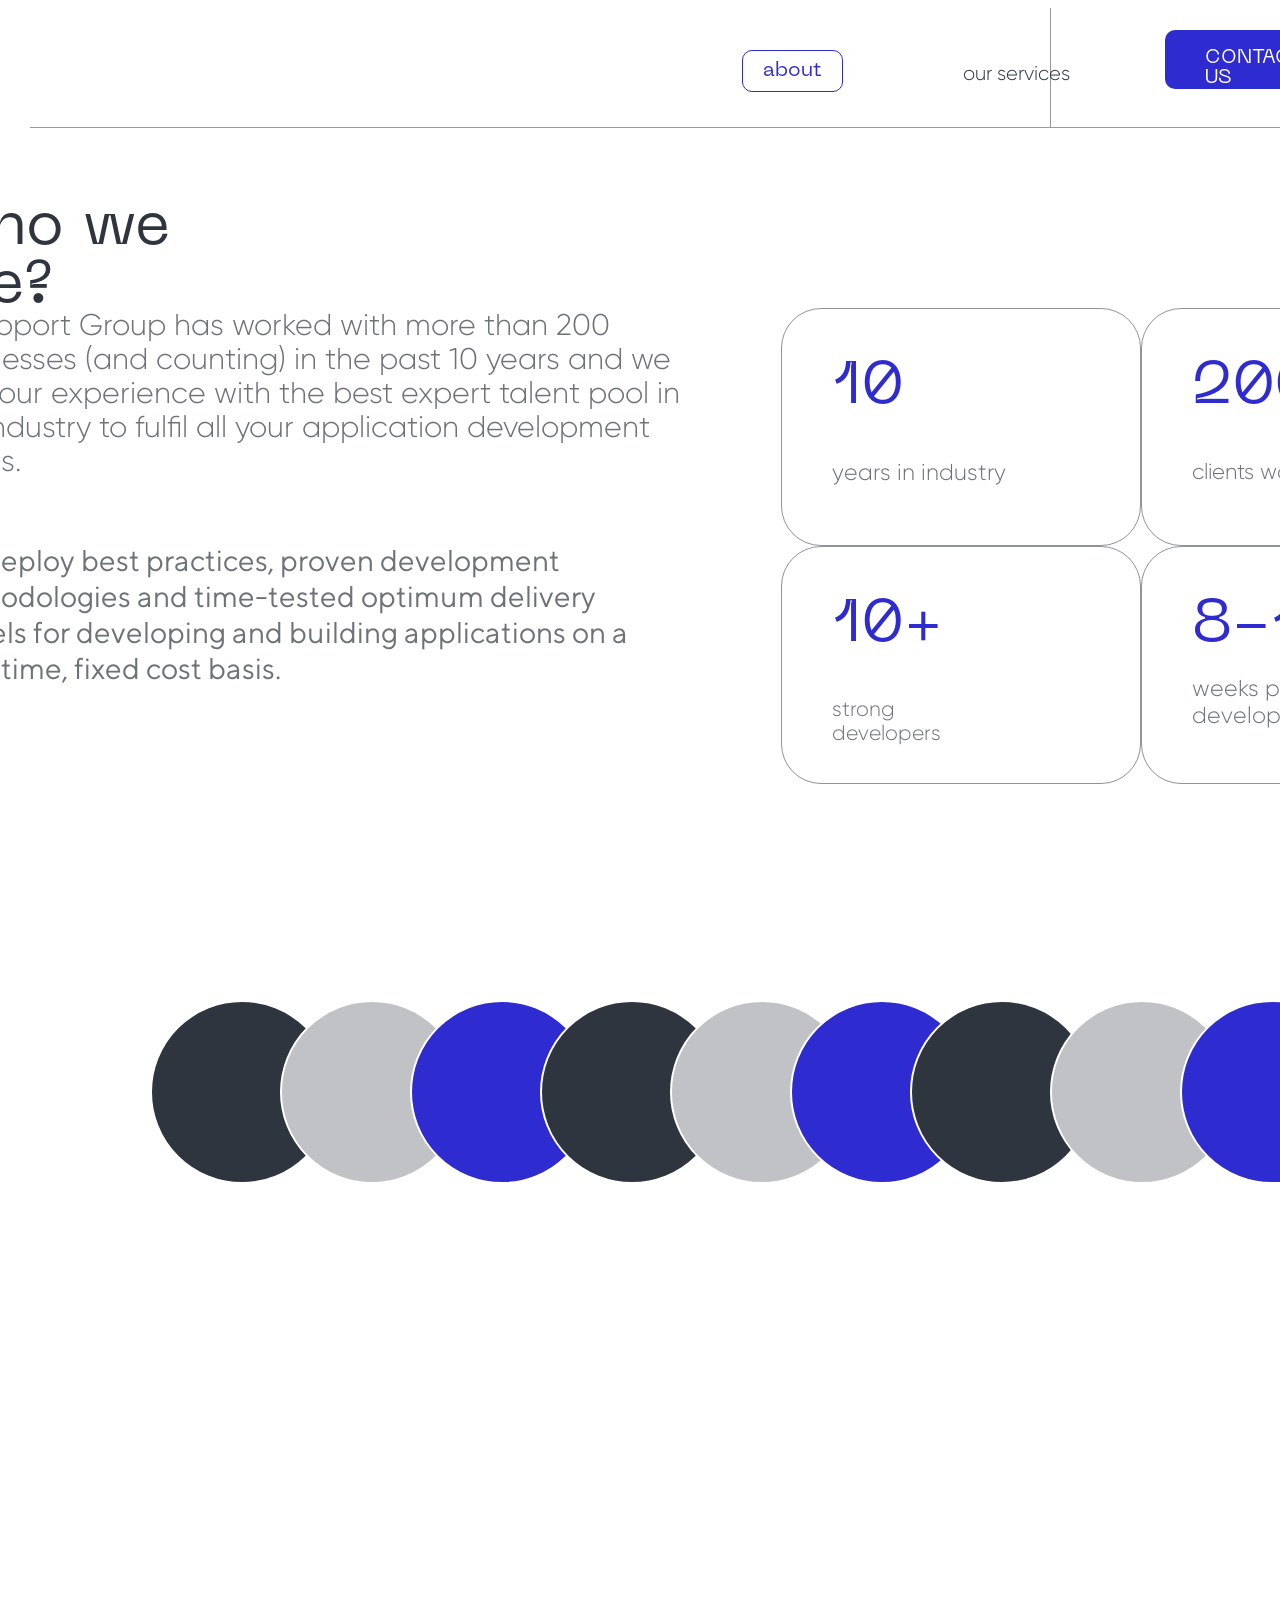
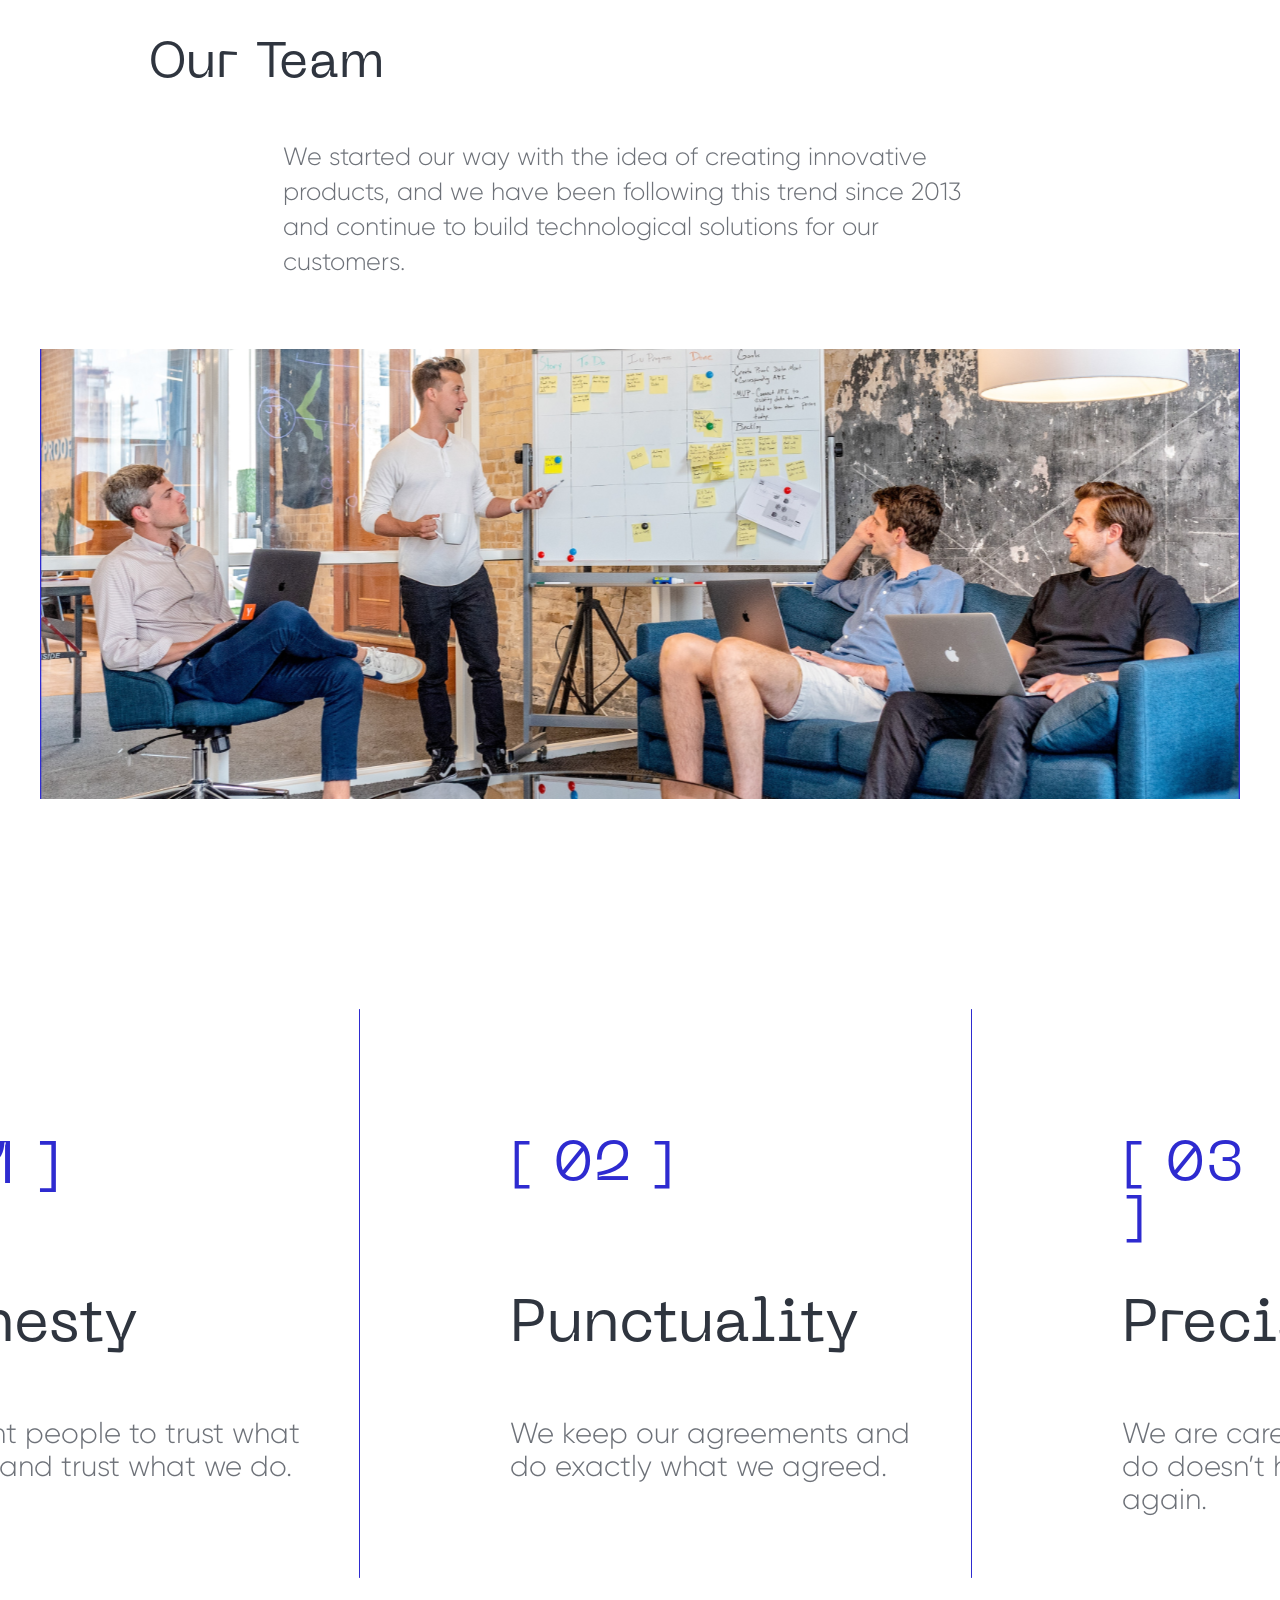
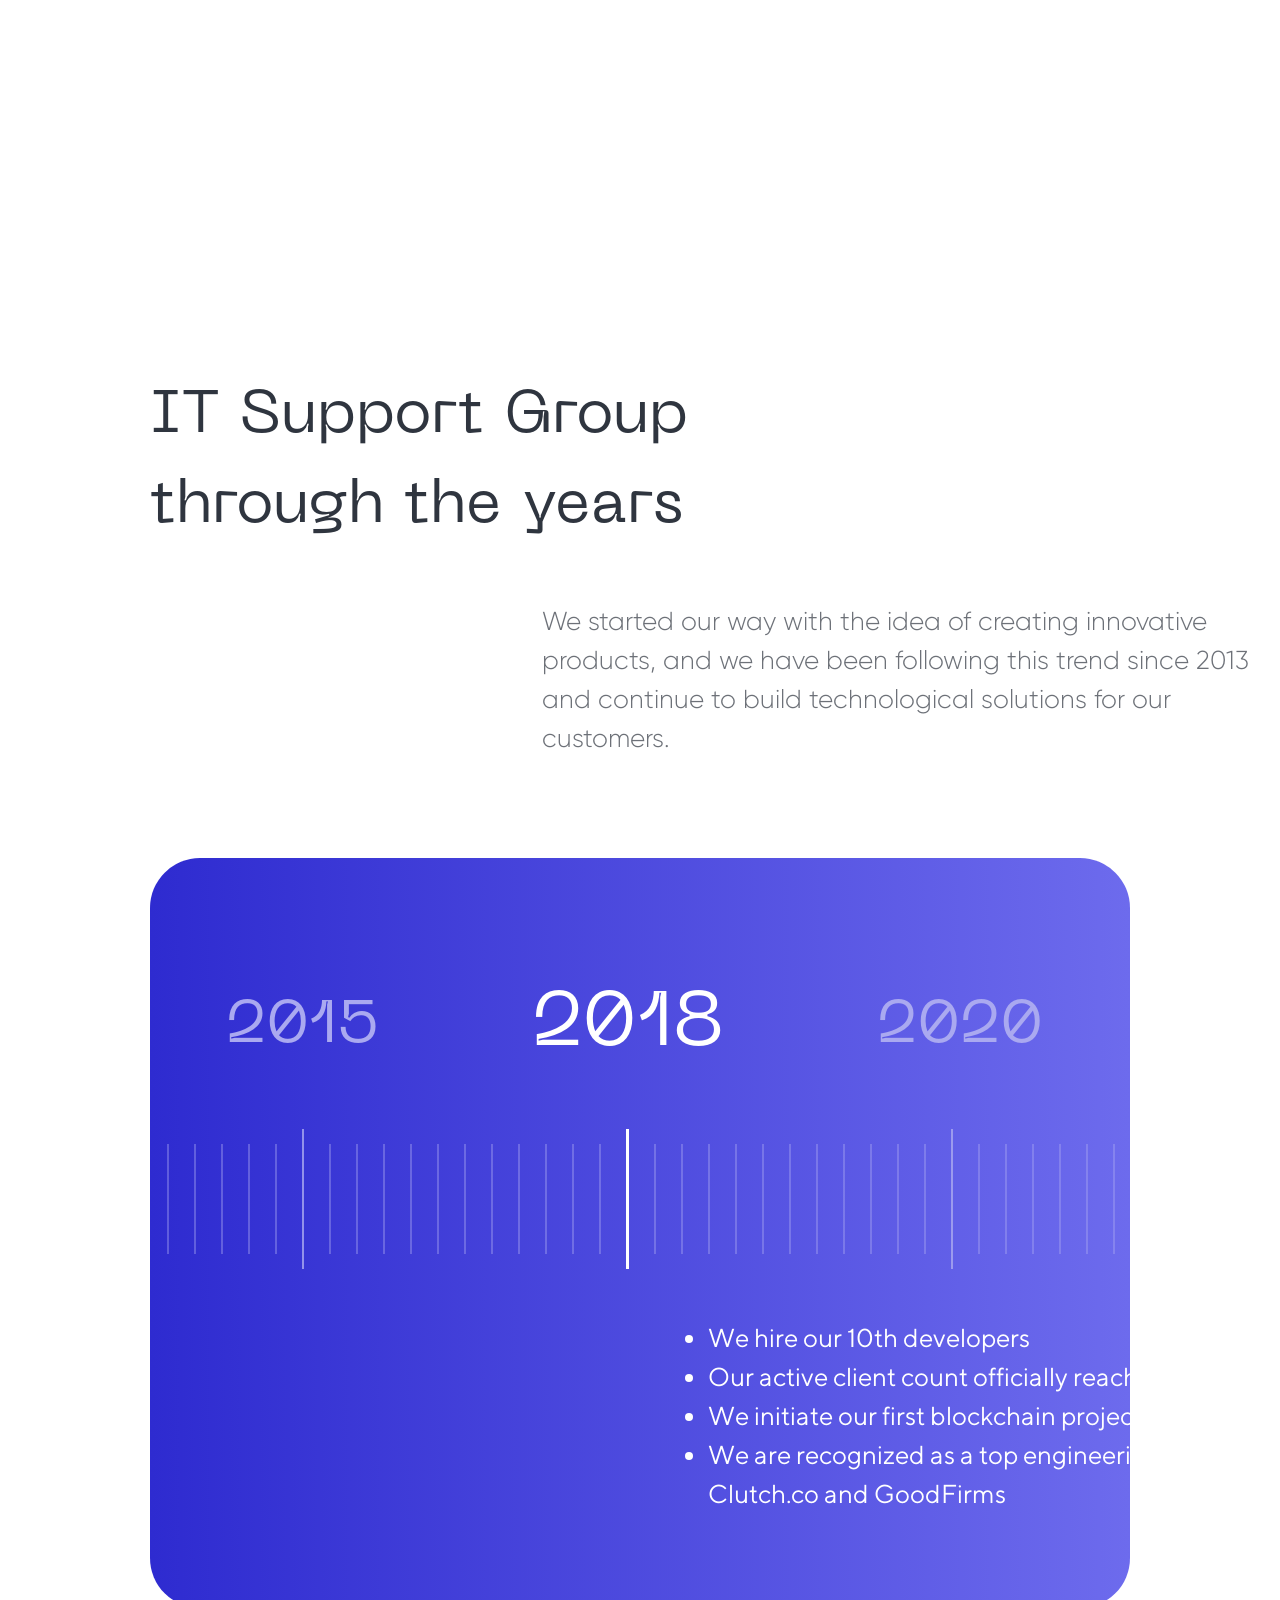
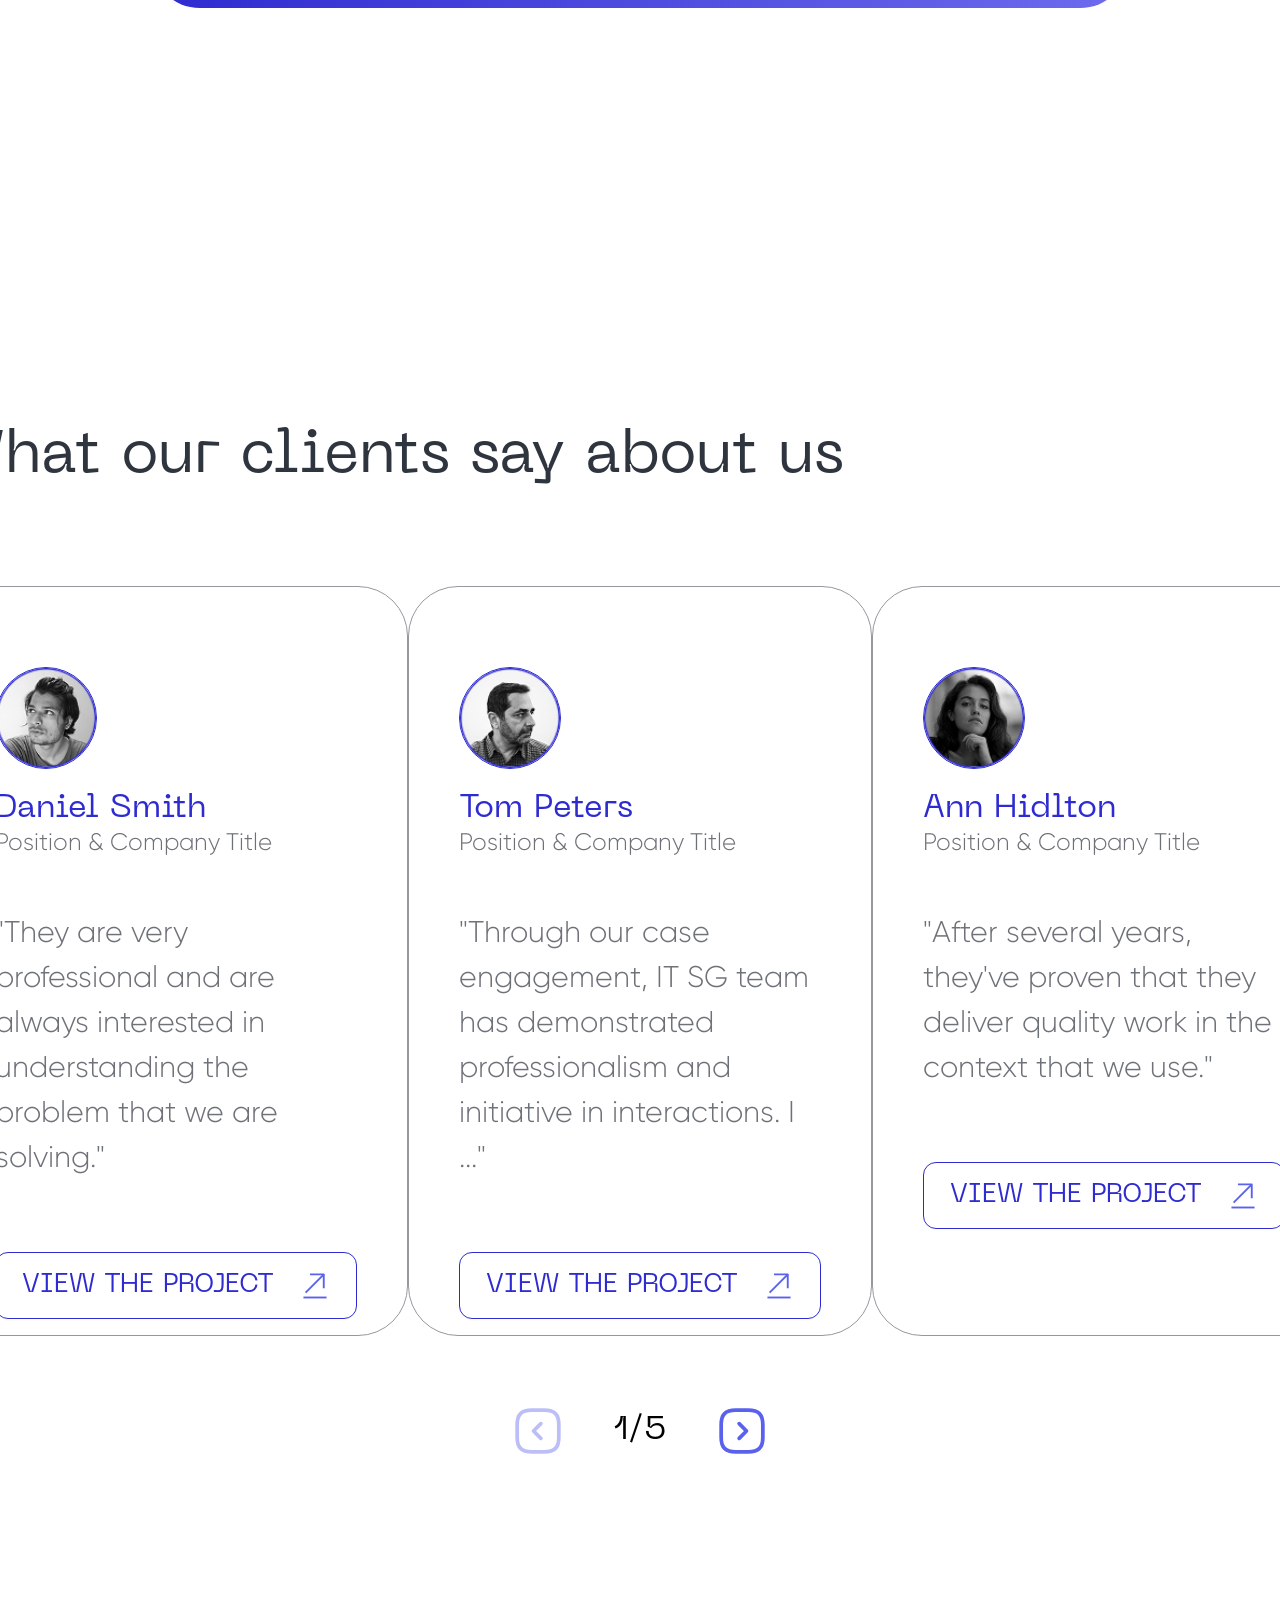
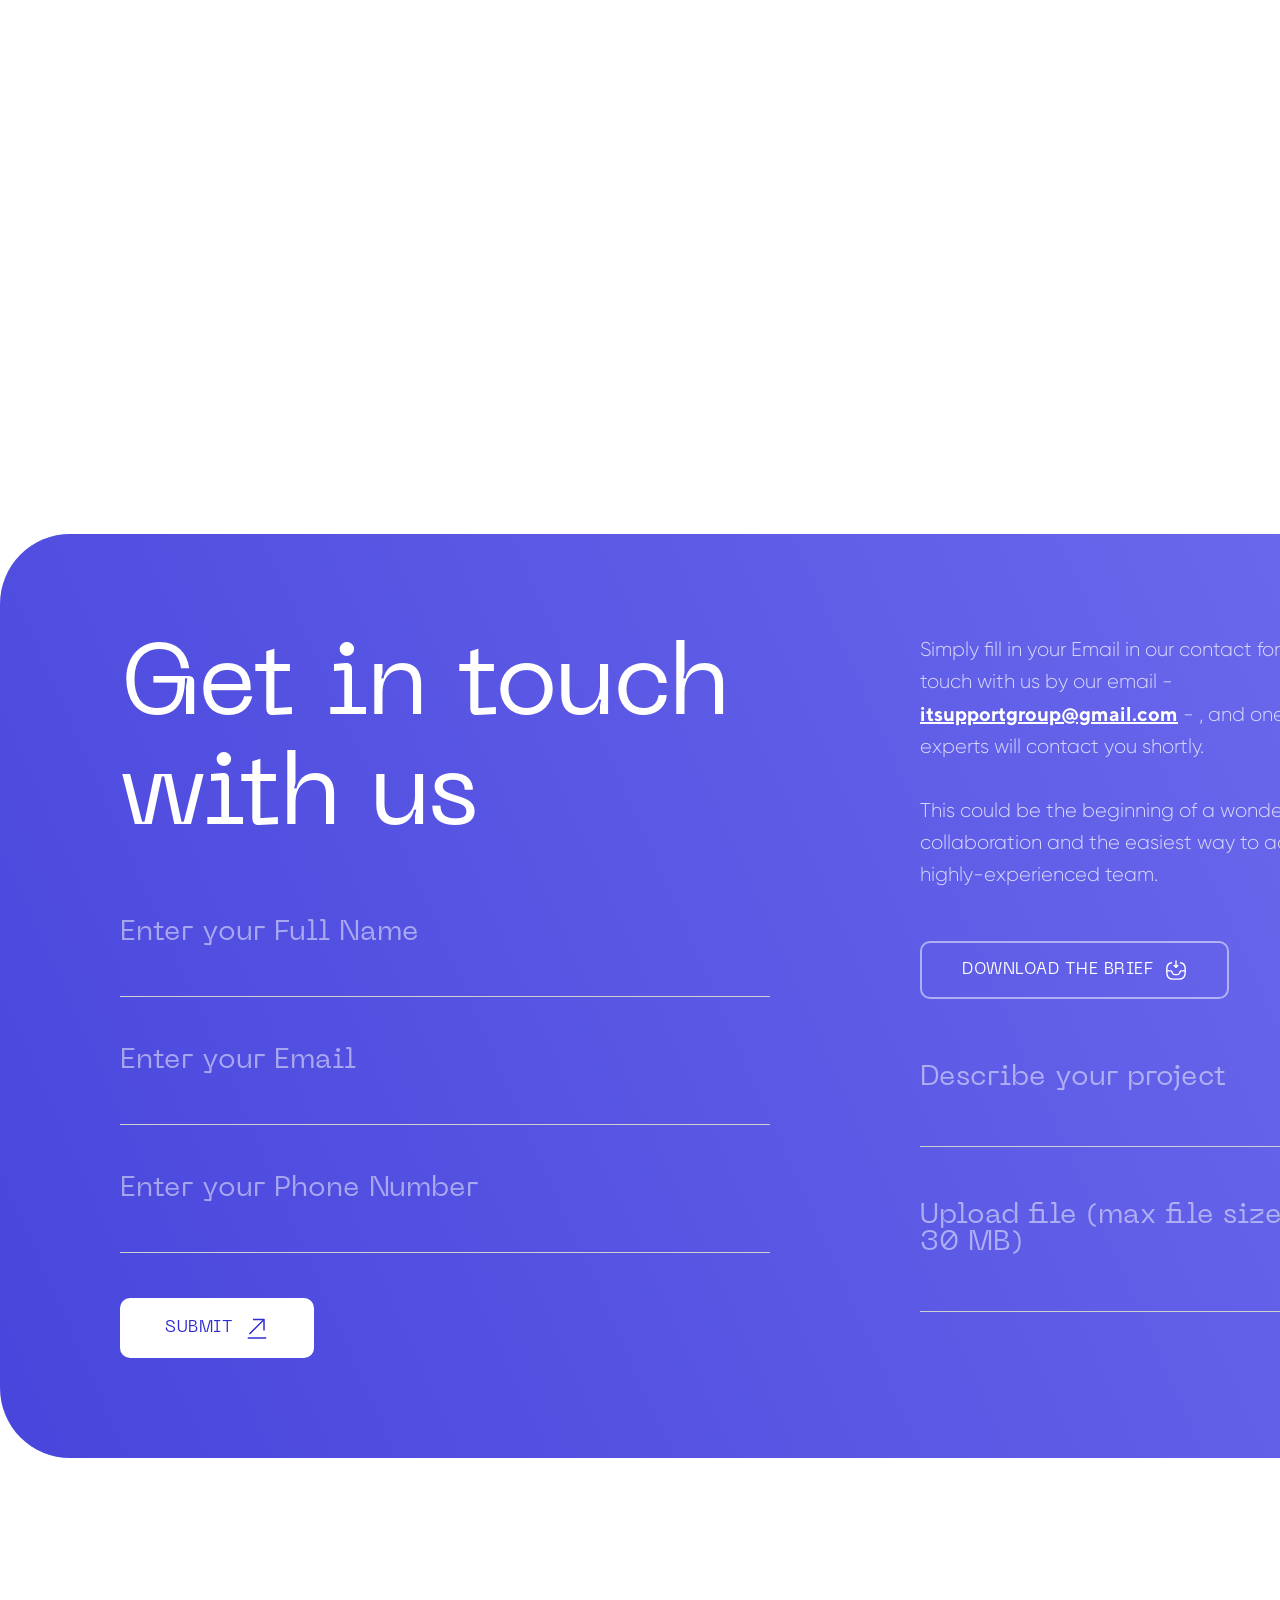
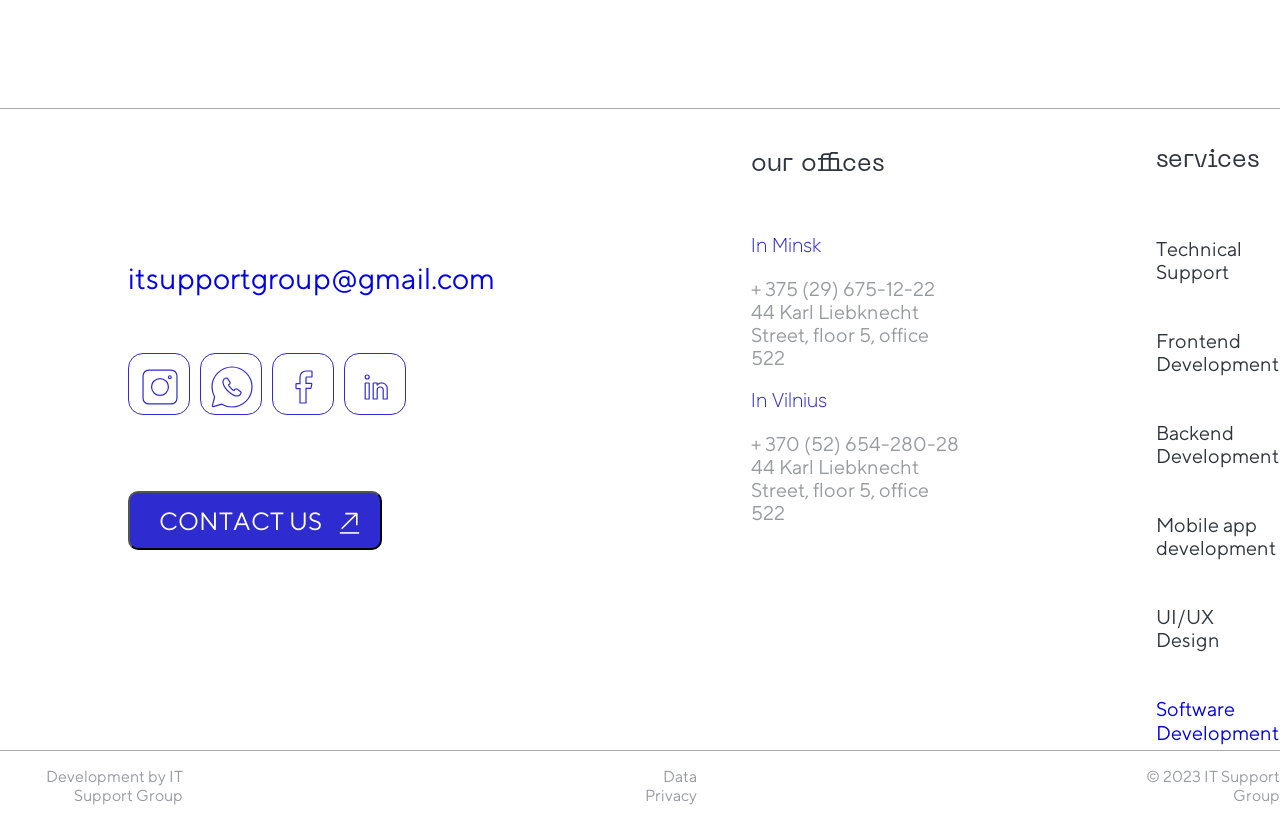
==== commit a17f4811: "Revert "Merge pull request #21 from vikacheburika/dev/ArtiomSiomin-clean" This reverts commit b2451a" ====
--- a/PAGES/about.html
+++ b/PAGES/about.html
@@ -18,30 +18,21 @@
     <header class="header-about">
         <div class="Main-menu">
             <div class="Logo">
-                <div class="Logo-vector-1"></div>
+                <a href="../index.html"><div class="Logo-vector-1"></div></a>
             </div>
 
             <div class="Menu">
-                <a href="PAGES/about.html" class="about">about</a>
+                <a href="#" class="about">about</a>
                 <a href="#" class="services">our services</a>
                 <a href="#" class="job">job openings</a>
             </div>
 
             <hr class="line-1">
 
-                <div class="Language">
-                        <div class="en" id="en">EN</div>
-                      <div class="language-arrow-down">
-                        <button class="lang-btn" id="lang_btn"></button> </div>
-                        <br>
-                            <div class="languages" id="langs">
-                                <br>
-                                <div class="eng"><button id="engl">EN</button></div>
-                                <br><br>
-                                <div class="ltg"><button id="lthl">LT</button></div>
-                            </div>
-                     
-                    </div>
+            <div class="Language">
+                <div class="en">EN</div>
+                <div class="language-arrow-down"></div>
+            </div>
 
             <div class="Contact">
                 <div class="con">CONTACT US</div>
@@ -175,13 +166,40 @@
             </div>
         </div>
 
+        <div class="mobile_line_Circle">
+            <div class="mobile-circles">
+                <div class="mobile-circle mobile-dark">
+                </div>
+
+                <div class="mobile-circle mobile-grey1">
+                </div>
+
+                <div class="mobile-circle mobile-blue">
+                </div>
+
+                <div class="mobile-circle mobile-grey2">
+                </div>
+
+                <div class="mobile-circle mobile-pink">
+                    <svg xmlns="http://www.w3.org/2000/svg" width="80" height="80" viewBox="0 0 160 160" fill="none">
+                    <path d="M39.998 80H119.998" stroke="white" stroke-width="4.43182" stroke-linecap="round" stroke-linejoin="round"/>
+                    <path d="M80 120V40" stroke="white" stroke-width="4.43182" stroke-linecap="round" stroke-linejoin="round"/>
+                    </svg>
+                </div>
+            </div>
+        </div>
     </div>
     <div class="Teambox">
-        <h1 class="Team-name">Our Team</h1>
-        <div class="Team-start">We started our way with the idea of creating innovative
+
+            <h1 class="Team-name">Our Team</h1>
+            <div class="Team-start">We started our way with the idea of creating innovative
             products, and we have been following this trend since 2013 and continue to build technological solutions for
             our customers.</div>
-        <div class="foto"></div>
+<div class="foto"></div>
+
+
+
+        
 
 
         <div class="Team-end-box">
@@ -205,7 +223,7 @@
             </div>
 
             <div class="zeroone-2">
-                <div class="Team-2">[ 2 ]</div>
+                <div class="Team-2">[ 02 ]</div>
                 <div class="Team-name-2">Punctuality</div>
                 <div class="Team-text-2">We keep our agreements and do exactly what we agreed.</div>
             </div>
@@ -216,7 +234,7 @@
                 </svg>
             </div>
             <div class="zeroone-3">
-                <div class="Team-3">[ 3 ]</div>
+                <div class="Team-3">[ 03 ]</div>
                 <div class="Team-name-3">Precision</div>
                 <div class="Team-text-3">We are carefli so that what we do doesn’t have be dug up again.</div>
             </div>
@@ -236,74 +254,73 @@
 
         <div class="support-box">
             <div class="support-box-date-box">
-                <h2 class="support-box-dates" id="2013">2013</h2>
-                <h2 class="support-box-dates" id="2015">2015</h2>
-                <h2 class="support-box-dates support-box-date-main" id="2018">2018</h2>
-                <h2 class="support-box-dates" id="2020">2020</h2>
-                <h2 class="support-box-dates" id="2022">2022</h2>
+                <h2 class="support-box-dates">2013</h2>
+                <h2 class="support-box-dates">2015</h2>
+                <h2 class="support-box-dates support-box-date-main">2018</h2>
+                <h2 class="support-box-dates">2020</h2>
+                <h2 class="support-box-dates">2022</h2>
             </div>
             <div class="support-box-sticks">
                 <div class="support-stick"></div>
                 <div class="support-stick"></div>
                 <div class="support-stick"></div>
                 <div class="support-stick"></div>
-                <div class="support-stick support-stick-mid" name = "2013"><button class="stick-button" id="stick_support2013"></button></div>
-                <div class="support-stick"></div>
-                <div class="support-stick"></div>
-                <div class="support-stick"></div>
-                <div class="support-stick"></div>
-                <div class="support-stick"></div>
-                <div class="support-stick"></div>
-                <div class="support-stick"></div>
-                <div class="support-stick"></div>
-                <div class="support-stick"></div>
-                <div class="support-stick"></div>
-                <div class="support-stick"></div>
-                <div class="support-stick"></div>
-                <div class="support-stick support-stick-mid" name = "2015"><button class="stick-button" id="stick_support2015"></button></div>
-                <div class="support-stick"></div>
-                <div class="support-stick"></div>
-                <div class="support-stick"></div>
-                <div class="support-stick"></div>
-                <div class="support-stick"></div>
-                <div class="support-stick"></div>
-                <div class="support-stick"></div>
-                <div class="support-stick"></div>
-                <div class="support-stick"></div>
-                <div class="support-stick"></div>
-                <div class="support-stick"></div>
-                <div class="support-stick support-stick-max" name = "2018"><button class="stick-button" id="stick_support2018"></button></div>
-                <div class="support-stick"></div>
-                <div class="support-stick"></div>
-                <div class="support-stick"></div>
-                <div class="support-stick"></div>
-                <div class="support-stick"></div>
-                <div class="support-stick"></div>
-                <div class="support-stick"></div>
-                <div class="support-stick"></div>
-                <div class="support-stick"></div>
-                <div class="support-stick"></div>
-                <div class="support-stick"></div>
-                <div class="support-stick support-stick-mid" name = "2020"><button class="stick-button" id="stick_support2020"></button></div>
-                <div class="support-stick"></div>
-                <div class="support-stick"></div>
-                <div class="support-stick"></div>
-                <div class="support-stick"></div>
-                <div class="support-stick"></div>
-                <div class="support-stick"></div>
-                <div class="support-stick"></div>
-                <div class="support-stick"></div>
-                <div class="support-stick"></div>
-                <div class="support-stick"></div>
-                <div class="support-stick"></div>
-                <div class="support-stick support-stick-mid" name = "2022"><button class="stick-button" id="stick_support2022"></button></div>
+                <div class="support-stick support-stick-mid"></div>
+                <div class="support-stick"></div>
+                <div class="support-stick"></div>
+                <div class="support-stick"></div>
+                <div class="support-stick"></div>
+                <div class="support-stick"></div>
+                <div class="support-stick"></div>
+                <div class="support-stick"></div>
+                <div class="support-stick"></div>
+                <div class="support-stick"></div>
+                <div class="support-stick"></div>
+                <div class="support-stick"></div>
+                <div class="support-stick support-stick-mid"></div>
+                <div class="support-stick"></div>
+                <div class="support-stick"></div>
+                <div class="support-stick"></div>
+                <div class="support-stick"></div>
+                <div class="support-stick"></div>
+                <div class="support-stick"></div>
+                <div class="support-stick"></div>
+                <div class="support-stick"></div>
+                <div class="support-stick"></div>
+                <div class="support-stick"></div>
+                <div class="support-stick"></div>
+                <div class="support-stick support-stick-max"></div>
+                <div class="support-stick"></div>
+                <div class="support-stick"></div>
+                <div class="support-stick"></div>
+                <div class="support-stick"></div>
+                <div class="support-stick"></div>
+                <div class="support-stick"></div>
+                <div class="support-stick"></div>
+                <div class="support-stick"></div>
+                <div class="support-stick"></div>
+                <div class="support-stick"></div>
+                <div class="support-stick"></div>
+                <div class="support-stick support-stick-mid"></div>
+                <div class="support-stick"></div>
+                <div class="support-stick"></div>
+                <div class="support-stick"></div>
+                <div class="support-stick"></div>
+                <div class="support-stick"></div>
+                <div class="support-stick"></div>
+                <div class="support-stick"></div>
+                <div class="support-stick"></div>
+                <div class="support-stick"></div>
+                <div class="support-stick"></div>
+                <div class="support-stick"></div>
+                <div class="support-stick support-stick-mid"></div>
                 <div class="support-stick"></div>
                 <div class="support-stick"></div>
                 <div class="support-stick"></div>
                 <div class="support-stick"></div>
             </div>
             <div class="support-box-list-box">
-                <ul class="support-box-list" id="list">
+                <ul class="support-box-list">
                     <li class="support-box-list-item">We hire our 10th developers</li>
                     <li class="support-box-list-item">Our active client count officially reaches 20</li>
                     <li class="support-box-list-item">We initiate our first blockchain project</li>
@@ -318,35 +335,58 @@
 
     <!--        What our clients say about us       -->
     <div class="what-clients-say">
-        <h2>What our clients say about us</h2>
+        <h2 class="what-clients-say-name">What our clients say about us</h2>
         <div class="what-clients-say-boxes">
             <div class="clientssay-box clientssay-1">
-                <img class="client-pic" alt="picture of a client" src="../IMG/daniel-smith.png">
-                <h4 class="clientssay-name">Daniel Smith</h4>
-                <h5 class="clientssay-desc">Position & Company Title</h5>
-                <p class="clientssay-description">"They are very professional and are always interested in understanding
-                    the problem that we are solving."</p>
-                <div class="clietssay-nonbutton">VIEW THE PROJECT <a href="#" class="arrow-link"><img
-                            class="clietssay-nonbutton_img" alt="arrow" src="../IMG/contact-button.svg"></a></div>
+                <div class="say-foto-name">
+                    <img class="client-pic" alt="picture of a client" src="../IMG/daniel-smith.png">
+                    <div class="say-name-text">
+                        <h4 class="clientssay-name">Daniel Smith</h4>
+                        <h5 class="clientssay-desc">Position & Company Title</h5>
+                    </div>
+                </div>
+                <div class="media-say-client">
+                    <p class="clientssay-description">"They are very professional and are always interested in
+                        understanding
+                        the problem that we are solving."</p>
+                    <div class="clietssay-nonbutton">VIEW THE PROJECT <a href="#" class="arrow-link"><img
+                                class="clietssay-nonbutton_img" alt="arrow" src="../IMG/contact-button.svg"></a></div>
+                </div>
             </div>
 
             <div class="clientssay-box clientssay-2">
-                <img class="client-pic" alt="picture of a client" src="../IMG/tom-peters.png">
-                <h4 class="clientssay-name">Tom Peters</h4>
-                <h5 class="clientssay-desc">Position & Company Title</h5>
-                <p class="clientssay-description">"Through our case engagement, IT SG team has demonstrated
-                    professionalism and initiative in interactions. I ..."</p>
-                <div class="clietssay-nonbutton">VIEW THE PROJECT <a href="#" class="arrow-link"><img
-                            class="clietssay-nonbutton_img" alt="arrow" src="../IMG/contact-button.svg"></a></div>
+                <div class="say-foto-name">
+                    <img class="client-pic" alt="picture of a client" src="../IMG/tom-peters.png">
+                    <div class="say-name-text">
+                        <h4 class="clientssay-name">Tom Peters</h4>
+                        <h5 class="clientssay-desc">Position & Company Title</h5>
+                    </div>
+                </div>
+                <div class="media-say-client">
+                    <p class="clientssay-description">"Through our case engagement, IT SG team has demonstrated
+                        professionalism and initiative in interactions. I ..."</p>
+                    <div class="clietssay-nonbutton">VIEW THE PROJECT <a href="#" class="arrow-link"><img
+                                class="clietssay-nonbutton_img" alt="arrow" src="../IMG/contact-button.svg"></a></div>
+                </div>
             </div>
             <div class="clientssay-box clientssay-3">
-                <img class="client-pic" alt="picture of a client" src="../IMG/ann-hidlton.png">
-                <h4 class="clientssay-name">Ann Hidlton</h4>
-                <h5 class="clientssay-desc">Position & Company Title</h5>
-                <p class="clientssay-description">"After several years, they've proven that they deliver quality work in
-                    the context that we use."</p>
-                <div class="clietssay-nonbutton">VIEW THE PROJECT <a href="#" class="arrow-link"><img
-                            class="clietssay-nonbutton_img" alt="arrow" src="../IMG/contact-button.svg"></a></div>
+                <div class="say-foto-name">
+                    <img class="client-pic" alt="picture of a client" src="../IMG/ann-hidlton.png">
+                    <div class="say-name-text">
+                        <h4 class="clientssay-name">Ann Hidlton</h4>
+                        <h5 class="clientssay-desc">Position & Company Title</h5>
+                    </div>
+                </div>
+                <div class="media-say-client">
+                    <p class="clientssay-description">"After several years, they've proven that they deliver quality
+                        work in
+                        the context that we use."</p>
+                    <div class="say-view-button">
+                        <div class="clietssay-nonbutton">VIEW THE PROJECT <a href="#" class="arrow-link"><img
+                                    class="clietssay-nonbutton_img" alt="arrow" src="../IMG/contact-button.svg"></a>
+                        </div>
+                    </div>
+                </div>
             </div>
         </div>
         <div class="what-clients-say-nav">
@@ -365,17 +405,17 @@
                     <div class="form-left">
                         <input type="text" id="fname" name="fname" placeholder="Enter your Full Name">
                         <div class="line">
-                        
+
                         </div>
 
                         <input type="email" id="email" name="email" placeholder="Enter your Email">
                         <div class="line">
-                        
+
                         </div>
 
                         <input type="tel" id="phone" name="phone" placeholder="Enter your Phone Number">
                         <div class="line">
-                        
+
                         </div>
 
                         <button class="button-submit" type="submit">SUBMIT
@@ -417,7 +457,7 @@
                     <div class="form-right">
                         <input type="text" id="project" name="project" placeholder="Describe your project">
                         <div class="line">
-                        
+
                         </div>
 
                         <input class="touch-upload" type="file" id="file-upload" name="file-upload">
@@ -426,7 +466,7 @@
                             <span class="upload-icon">+</span>
                         </label>
                         <div class="line">
-                            
+
                         </div>
                     </div>
                 </div>
@@ -441,54 +481,65 @@
 
         <footer class="nav-footer">
             <div class="nav-footer-left">
-                <h1>iт</h1>
-
-                <a href="#">itsupportgroup@gmail.com</a>
+                <h1 class="footer-it"><img src="../img/black-vector.svg" alt=""></h1>
+
+                <a href="#" class="footer-email">itsupportgroup@gmail.com</a>
                 <br><br><br><br>
                 <div class="social-ntx">
-                    <div class="soc"><img src="../IMG/instagram 1.svg" alt="inst" class="img"></div>
-                    <div class="soc"><img src="../IMG/whatsapp.svg" alt="wtup" class="img"></div>
-                    <div class="soc"><img src="../IMG/facebook.svg" alt="fb" class="img"></div>
-                    <div class="soc"><img src="../IMG/linkedin 1(1).svg" alt="ln" class="img"></div>
+                    <div class="soc">
+                        <div class="img img-instagram"></div>
+                    </div>
+                    <div class="soc">
+                        <div class="img img-whatsapp"></div>
+                    </div>
+                    <div class="soc">
+                        <div class="img img-facebook"></div>
+                    </div>
+                    <div class="soc">
+                        <div class="img img-linkedin"></div>
+                    </div>
                 </div>
                 <br><br><br><br>
-                <button class="nav-footer-left-button">CONTACT US <img src="../IMG/send.svg" alt="arrow"
+                <button class="nav-footer-left-button"> CONTACT US <img src="../IMG/send.svg" alt="arrow"
                         class="arrow"></button>
             </div>
             <div class="nav-footer-center">
                 <br>
                 <p class="text-center">our offices</p>
                 <br>
-                <div class="off-minsk">
-                    <h1 class="heading-blue">In Minsk</h1>
-                    <div class="text-for-footer-center">
-                        <p>+ 375 (29) 675-12-22
-                            <br>
-                            44 Karl Liebknecht Street, floor 5, office 522
-                        </p>
-                    </div>
-                </div>
-                <div class="off-vilnius">
-                    <h1 class="heading-blue">In Vilnius</h1>
-                    <div class="text-for-footer-center">
-                        <p>+ 370 (52) 654-280-28
-                            <br>
-                            44 Karl Liebknecht Street, floor 5, office 522
-                        </p>
-                    </div>
-                </div>
+                <div class="minsk-and-vilnius">
+                    <div class="off-minsk">
+                        <h1 class="heading-blue">In Minsk</h1>
+                        <div class="text-for-footer-center">
+                            <p>+ 375 (29) 675-12-22
+                                <br>
+                                44 Karl Liebknecht Street, floor 5, office 522
+                            </p>
+                        </div>
+                    </div>
+                    <div class="off-vilnius">
+                        <h1 class="heading-blue">In Vilnius</h1>
+                        <div class="text-for-footer-center">
+                            <p>+ 370 (52) 654-280-28
+                                <br>
+                                44 Karl Liebknecht Street, floor 5, office 522
+                            </p>
+                        </div>
+                    </div>
+                </div>
+
             </div>
             <div class="nav-footer-right">
                 <p class="text-center">services</p><br>
 
                 <div class="services">
                     <p class="service">
-                        Technical Support <br><br>
-                        Frontend Development<br><br>
-                        Backend Development<br><br>
-                        Mobile app development<br><br>
-                        UI/UX Design<br><br>
-                        <a href="https://www.llinformatics.com/">Software Development</a>
+                    <div class="service-Technical">Technical Support</div> <br><br>
+                    <div class="service-Frontend">Frontend Development</div><br><br>
+                    <div class="service-Backend">Backend Development</div><br><br>
+                    <div class="service-Mobile">Mobile app development</div><br><br>
+                    <div class="service-UIUX">UI/UX Design</div><br><br>
+                    <a href="https://www.llinformatics.com/" class="service-Software">Software Development</a>
                     </p>
                 </div>
             </div>
@@ -502,6 +553,5 @@
 
     </div>
 </body>
-<script src="../JS/script.js"></script>
-<script src="../JS/throught_years.js"></script>
+
 </html>
--- a/CSS/about.css
+++ b/CSS/about.css
@@ -1,10 +1,12 @@
 body {
+
     width: 100%;
-    height: 9097px;
+    overflow-x: hidden; 
     display: flex;
     flex-direction: column;
     align-items: center;
     margin: 0;
+
 }
 
 @font-face {
@@ -46,23 +48,21 @@
 }
 
 .Main-menu {
-    display: flex;
-    width: 100%;
-    height: 100%;
-    align-items: stretch;
-    height: 150px;
-    padding-top: 40px;
-    padding-left: 10%;
-    box-sizing: border-box;
+    display: flex;   
 }
 
 .Menu {
     width: fit-content;
     height: fit-content;
+    position: absolute;
+    left: 58% ;
+    top: 50px;
     line-height: 1;
+    font-family: 'Neue Machina';
     font-size: 24px;
     display: flex;
     gap: 120px;
+    box-sizing: border-box;
 }
 
 .Menu a {
@@ -71,9 +71,11 @@
     height: fit-content;
     gap: 10px;
     white-space: nowrap;
-}
-
-.about {
+    box-sizing: border-box;
+}
+
+.about{
+    font-size: 20px;
     font-family: "Neue Machina";
     padding-left: 20px;
     padding-bottom: 10px;
@@ -86,11 +88,15 @@
 
 .job {
     font-family: "Neue Machina";
+    font-size: 20px;
     color: var(--main-light, #2F353F);
+     margin-top: 2%;
 }
 
 .services {
     font-family: "Neue Machina";
+    font-size: 20px;
+    margin-top: 2%;
     color: var(--main-light, #2F353F);
 }
 
@@ -99,18 +105,24 @@
     border: none;
     height: 119px;
     width: 1px;
-
+    position: absolute;
+    left: 82%;
+    top: 0px;
 }
 
 .Language {
 
     height: 23px;
     width: 62px;
-    display: flex;
+    position: absolute;
+    display: flex;
+    left: 2600px;
+    top: 54px;
+    gap: 8px;
 }
 
 .en {
-    font-family: "Neue Machina";
+
     width: 32px;
     height: 23px;
     display: flex;
@@ -129,7 +141,7 @@
     display: flex;
     align-items: flex-start;
     justify-content: center;
-    background-image: url('../img/black-down.svg');
+    background-image: url('../IMG/arrow-square-down-black.svg');
     background-repeat: no-repeat;
     background-position: top center;
     background-size: 20px 20px;
@@ -138,23 +150,24 @@
 .Contact {
     height: 59px;
     width: 254px;
-    box-sizing: border-box;
+    position: absolute;
     background-color: #2E2BD0;
-    align-items: center;
-    justify-content: center;
-    display: flex;
-    padding: 20px;
+    left: 91%;
+    top: 30px;
     border-radius: 10px;
     cursor: pointer;
 }
 
 .con {
-    font-family: "Neue Machina";
+    font-family: 'Neue Machina';
     height: 19px;
     width: 129px;
+    position: absolute;
+    left: 40px;
+    top: 20px;
     line-height: 1;
     color: white;
-    font-family: 'Neue Machina';
+
     font-size: 20px;
     transform: translateY(-2px);
 }
@@ -165,7 +178,9 @@
     background-image: url('../IMG/contact-button.svg');
     background-repeat: no-repeat;
     background-size: contain;
-
+    position: absolute;
+    left: 189px;
+    top: 17px;
 }
 
 .line-2 {
@@ -190,39 +205,4 @@
 
 .header-about {
     margin-bottom: 200px;
-}
-.lang-btn{
-    cursor: pointer;
-    width: 15px;
-    height: 20px;
-    background:none;
-    border: none;
-}
-.languages{
-    position: relative;
-    top: 25px;
-    right: 50px;
-    border: 1px solid #95989D;
-    width: 50px;
-    height: 150px;
-    border-radius: 10px 10px 10px 10px;
-}
-.eng button{
-    background:none;
-    border: none;
-    color: black;
-    font-size: 22px;
-    padding-left: 15%;
-    padding-right: 15%;
-    cursor: pointer;
-
-}
-.ltg button{
-    background:none;
-    border: none;
-    color: black;
-    font-size: 22px;
-    padding-left: 15%;
-    padding-right: 15%;
-    cursor: pointer;
 }
--- a/CSS/it-support-group.css
+++ b/CSS/it-support-group.css
@@ -1,9 +1,11 @@
 .it-support-group {
     box-sizing: border-box;
-    width: 1920px;
+    width: 100%;
     height: 1656px;
     padding: 150px;
-    margin-top: 150px;
+    margin: 150px auto 0;
+    max-width: 1920px;
+    overflow-y: hidden;
 }
 
 .support-start-1 h2 {
@@ -22,7 +24,7 @@
     font-weight: 400;
     line-height: 150%;
     margin: 0;
-    margin-left: 743px;
+    margin-left: 40%;
     width: 760px;
 }
 
@@ -30,16 +32,17 @@
     border: 0px solid var(--main-blue);
     box-sizing: border-box;
     height: 750px;
-    width: 1860px;
+    margin: 0;
+    width: 100%;
     border-radius: 50px;
     margin-top: 100px;
-    margin-left: -120px;
-
+    max-width: 1860px;
     display: grid;
     grid-template-columns: 1fr 1fr;
     grid-template-rows: 0.33fr 0.3fr 0.6fr;
     place-items: center;
     justify-content: center;
+    overflow: hidden;
     background: linear-gradient(to right, var(--main-blue), var(--violet-blue));
 }
 
@@ -123,11 +126,4 @@
 .support-box-list-item {
     list-style: disc;
     line-height: 1.5;
-}
-.stick-button {
-    width: 3px;
-    height: 150px;
-    background: none;
-    border: none;
-    cursor: pointer;
 }
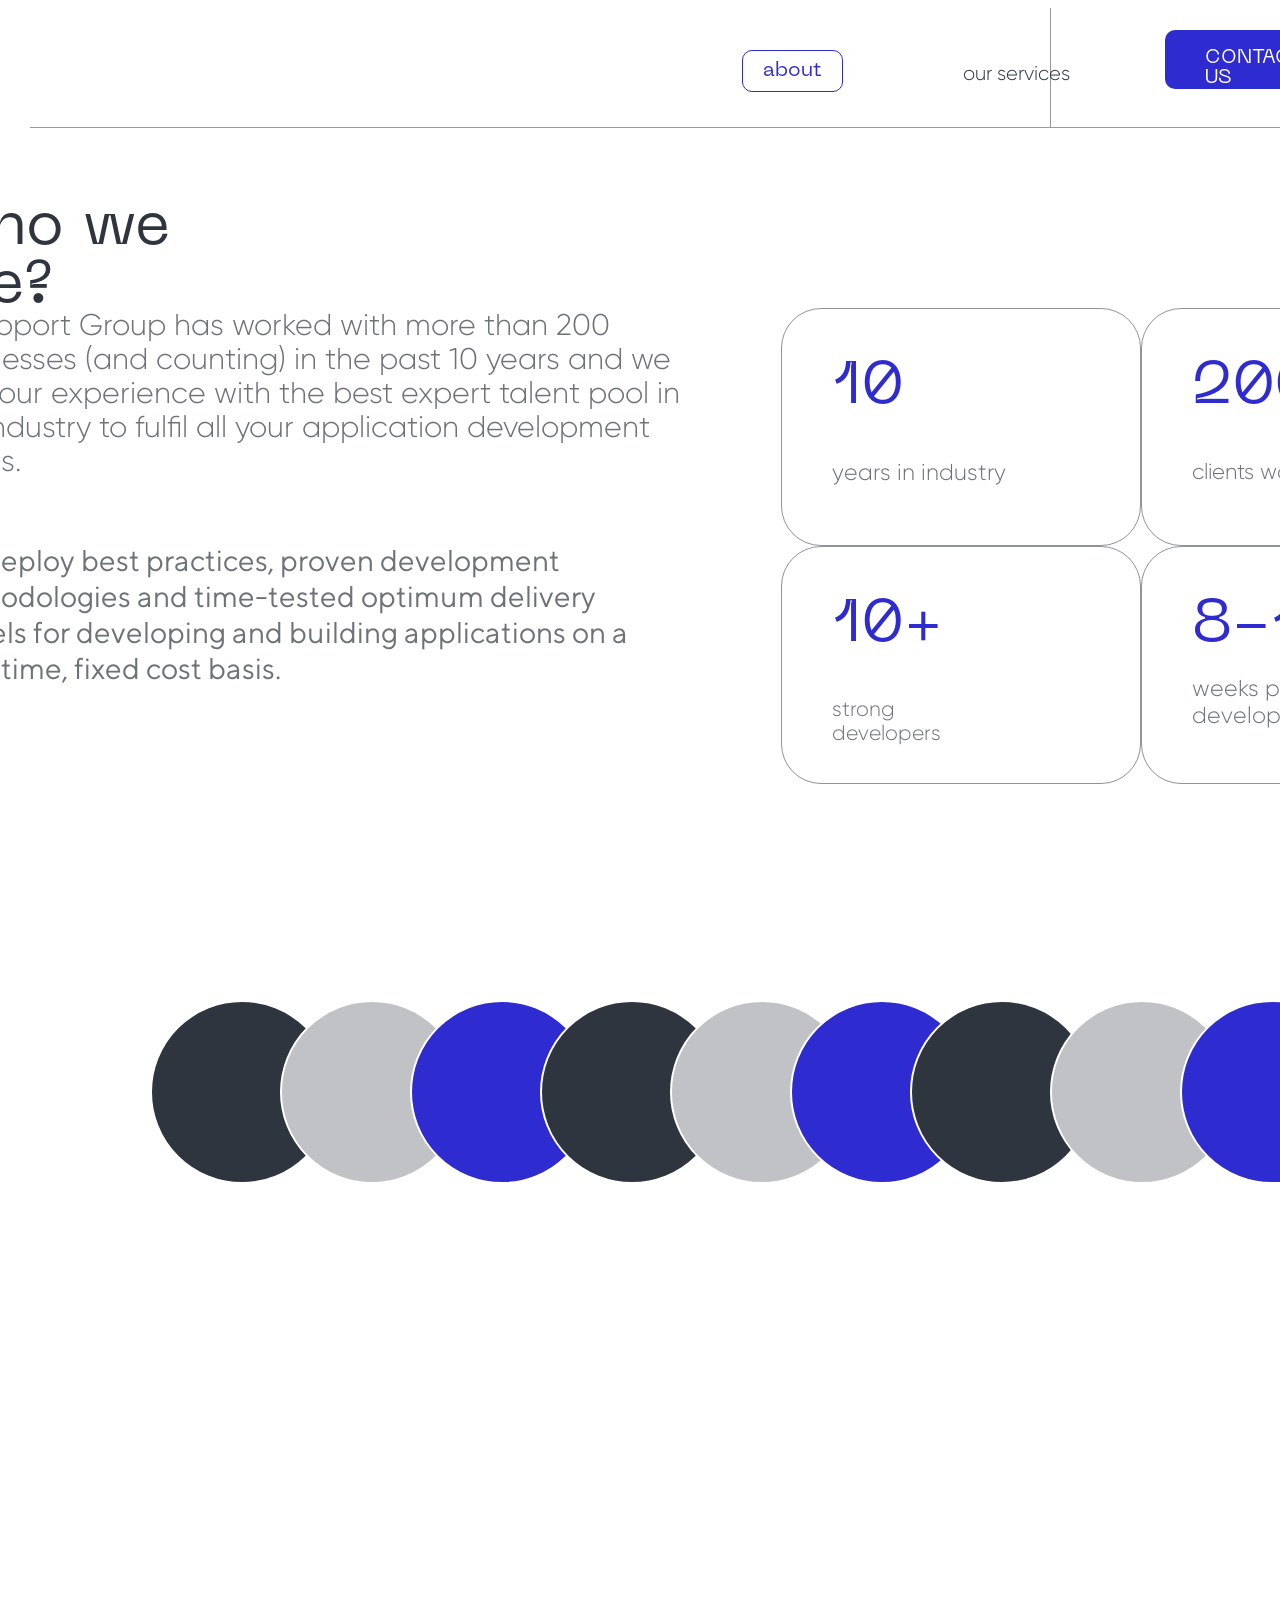
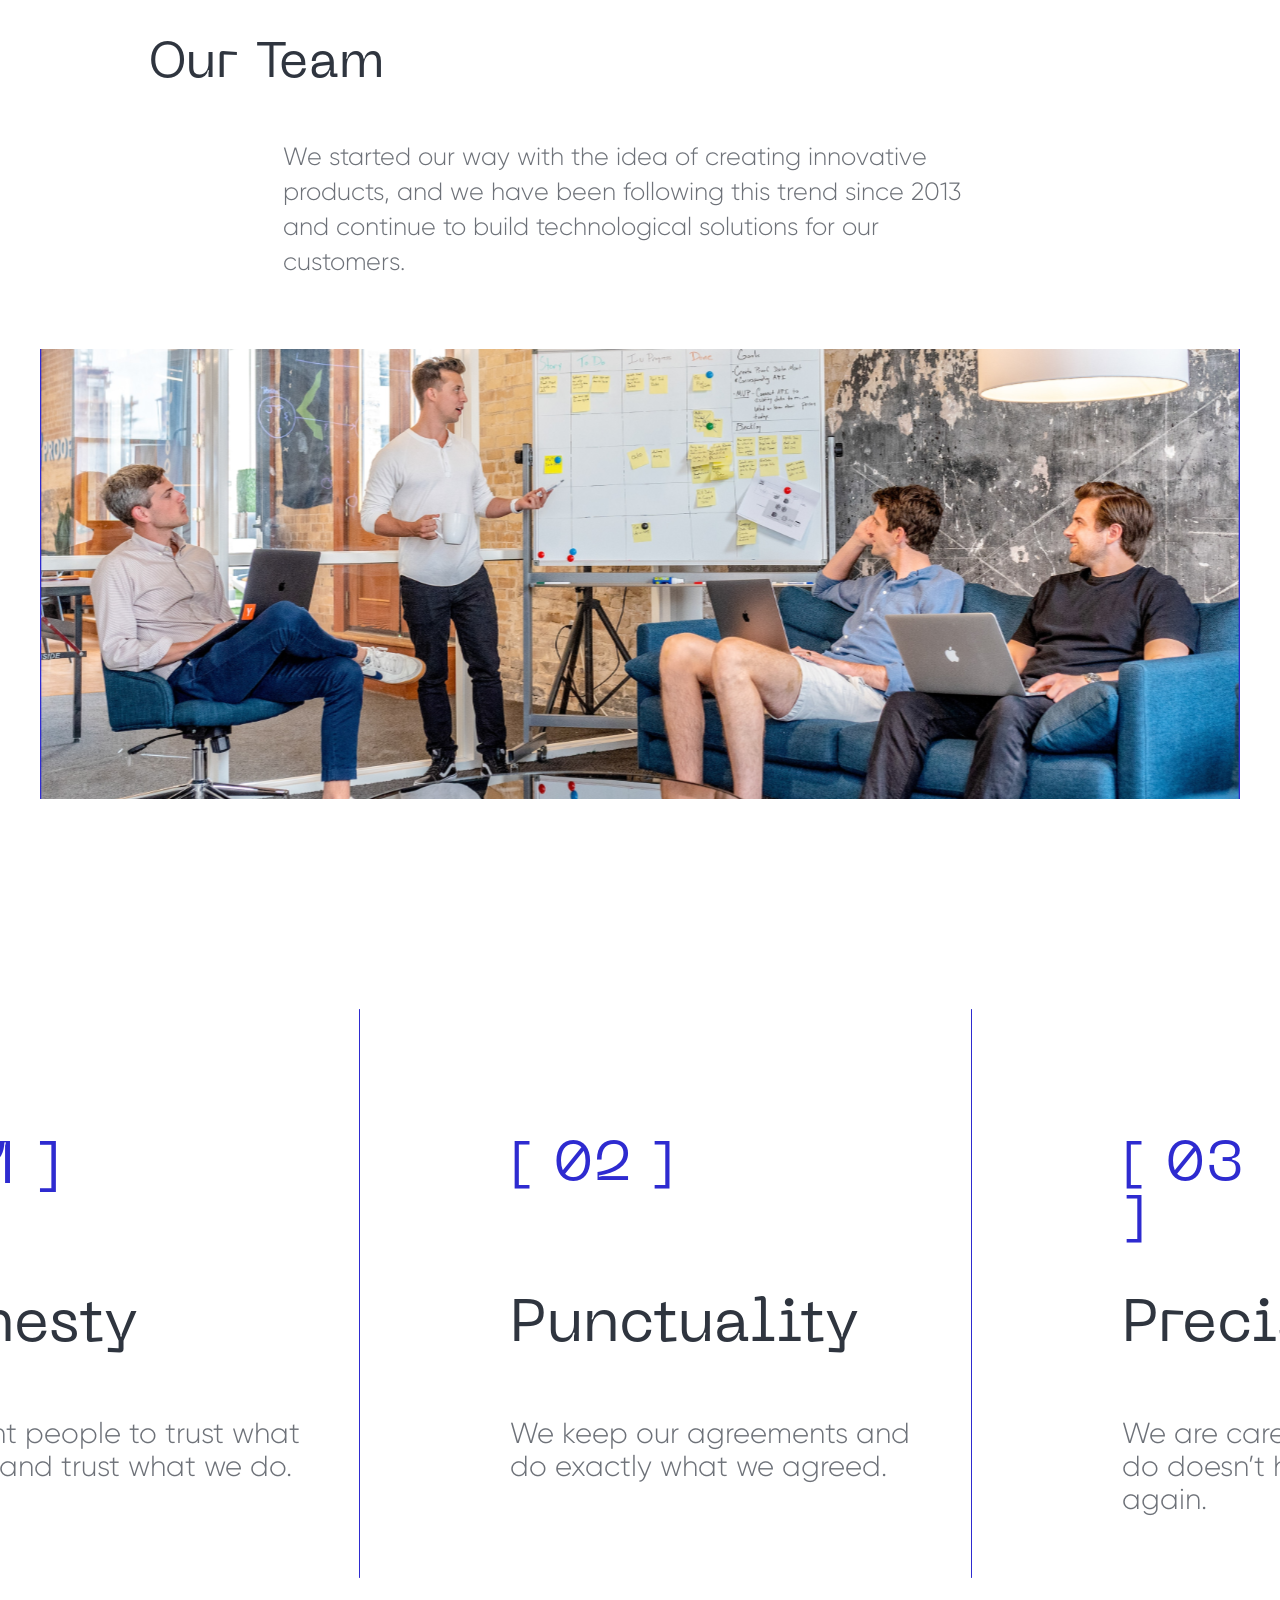
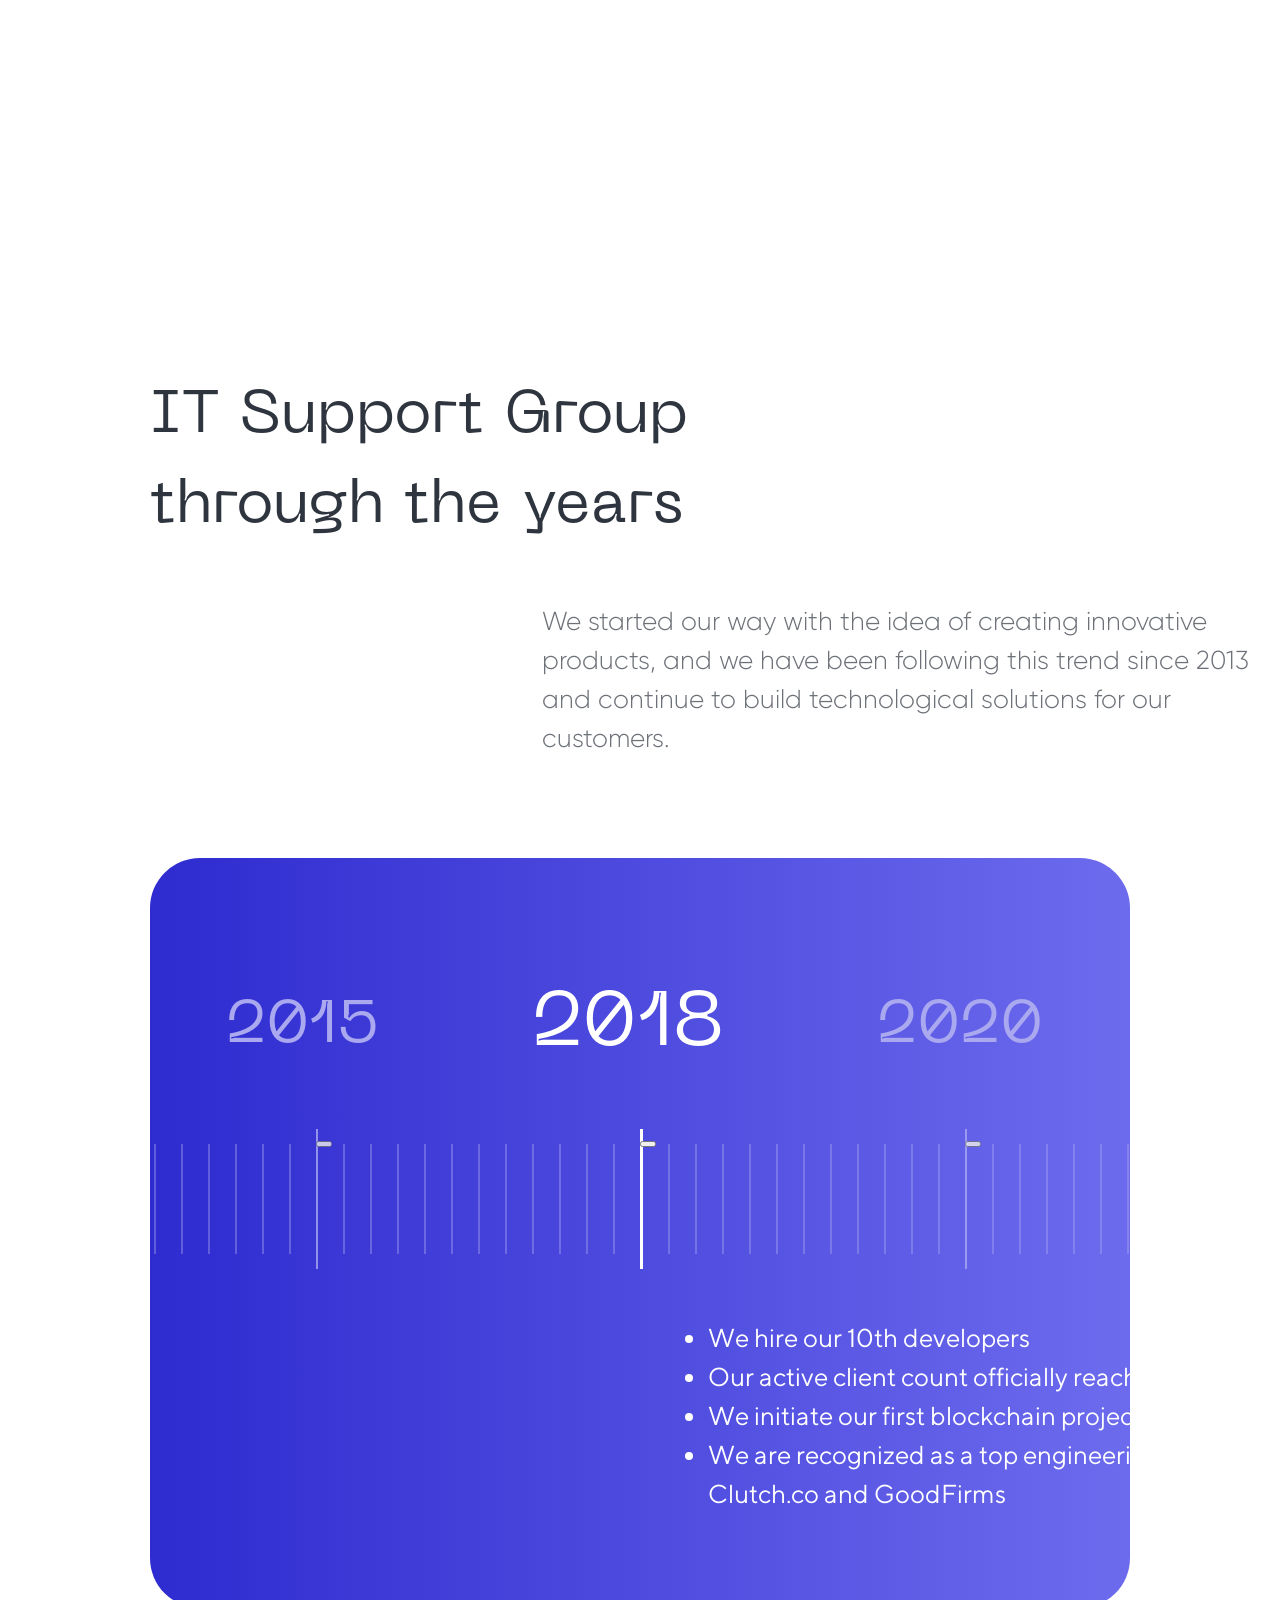
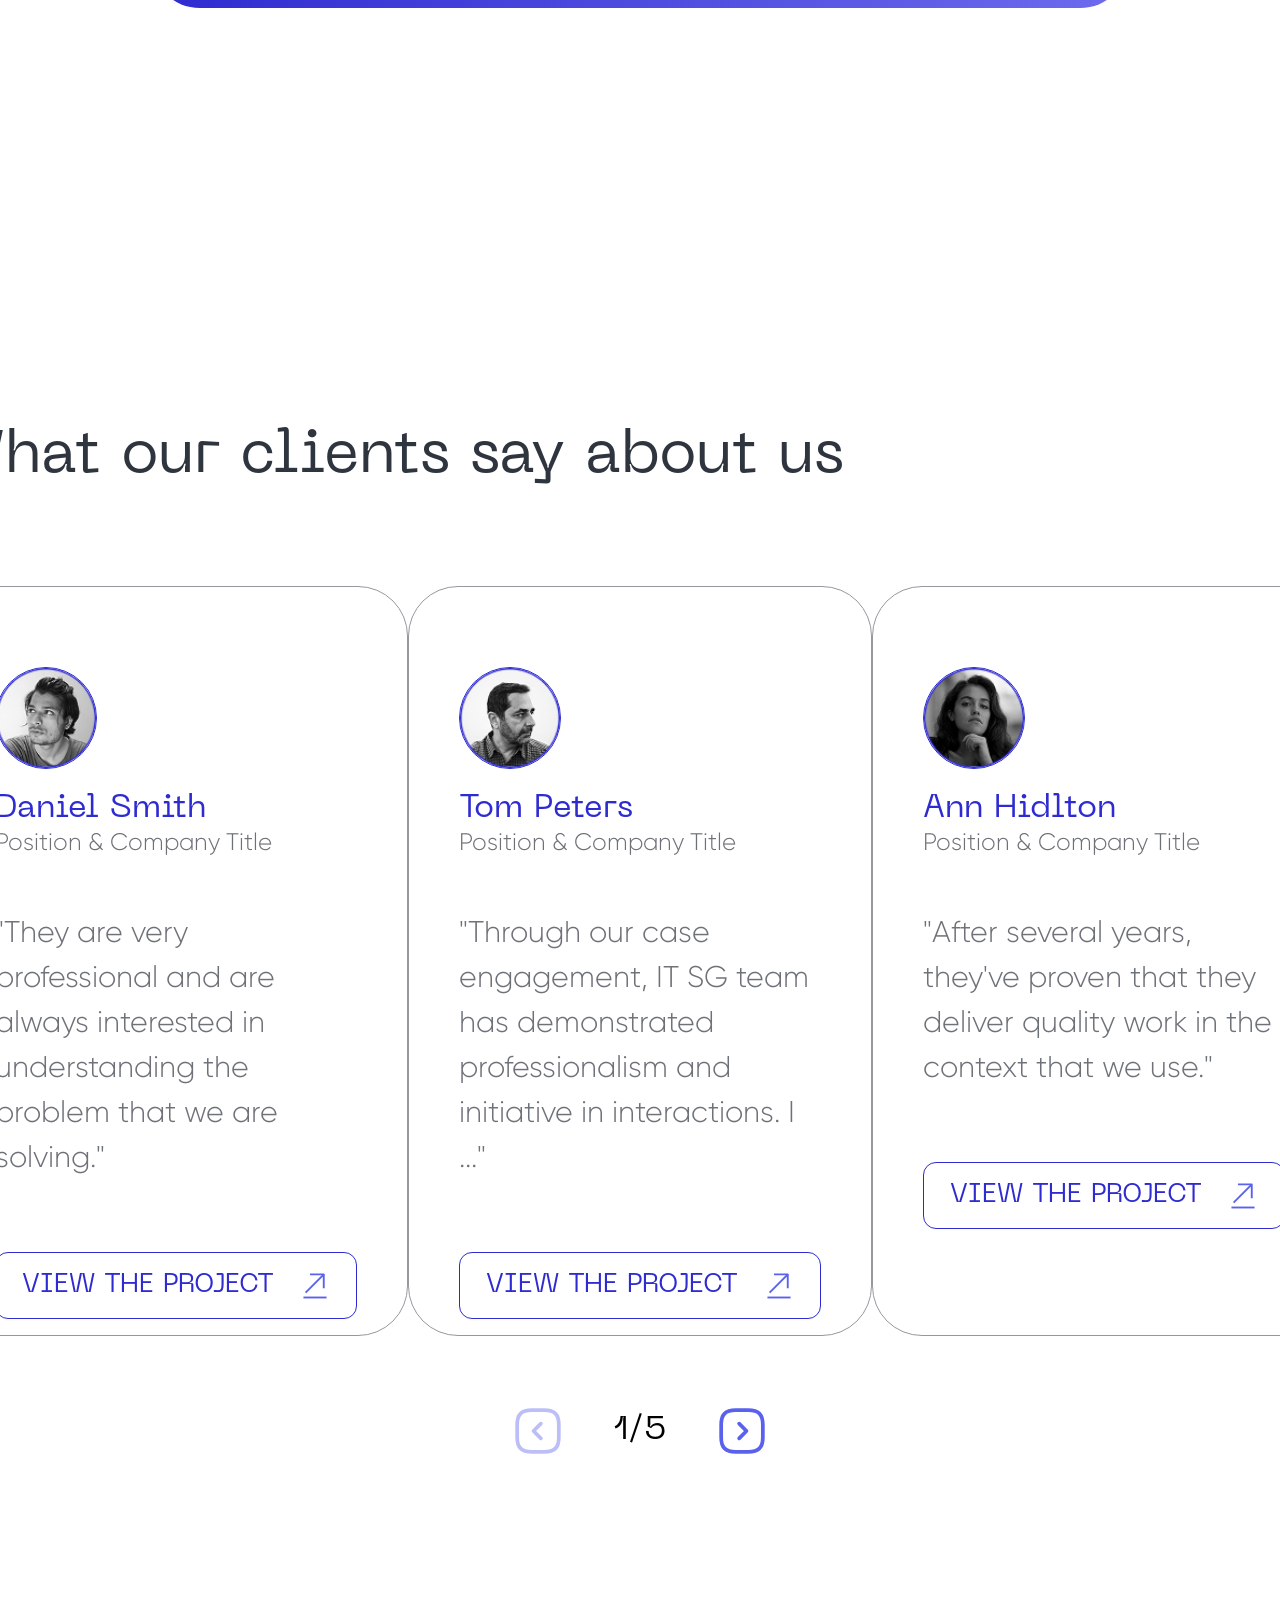
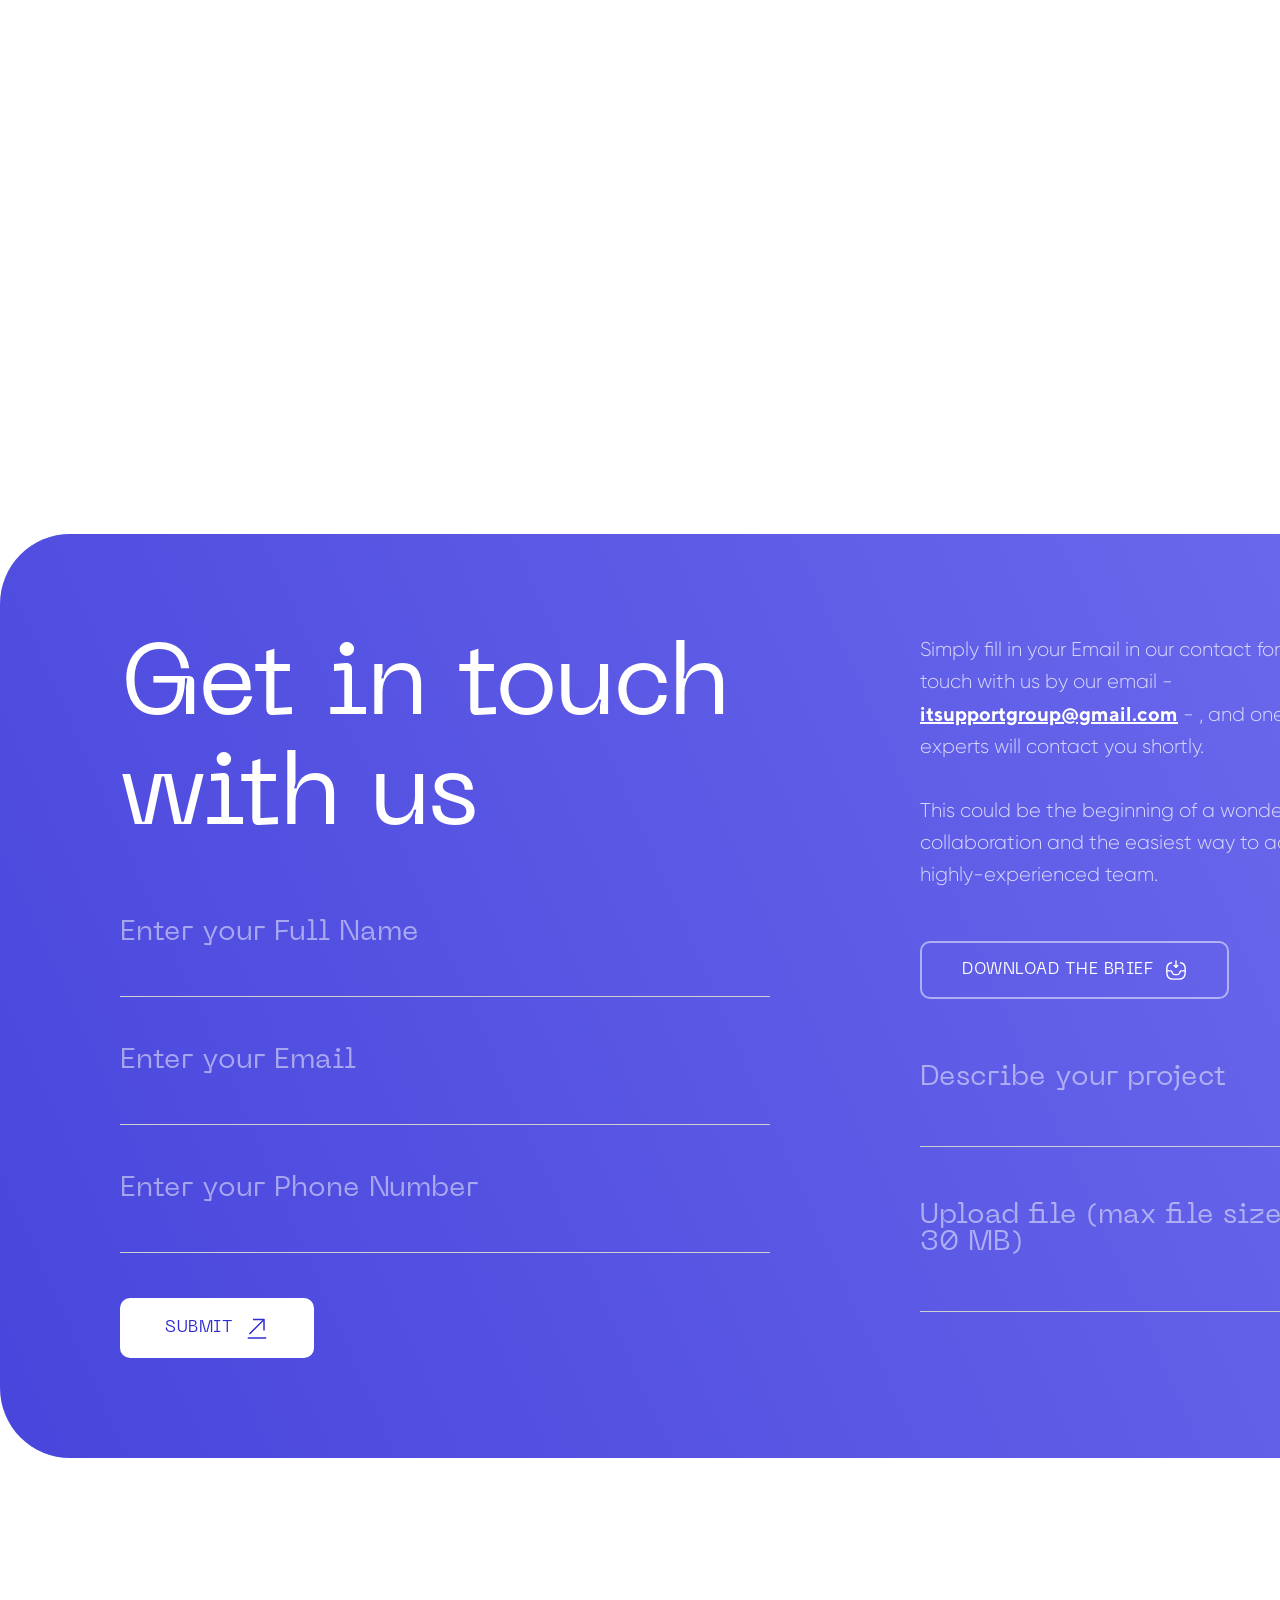
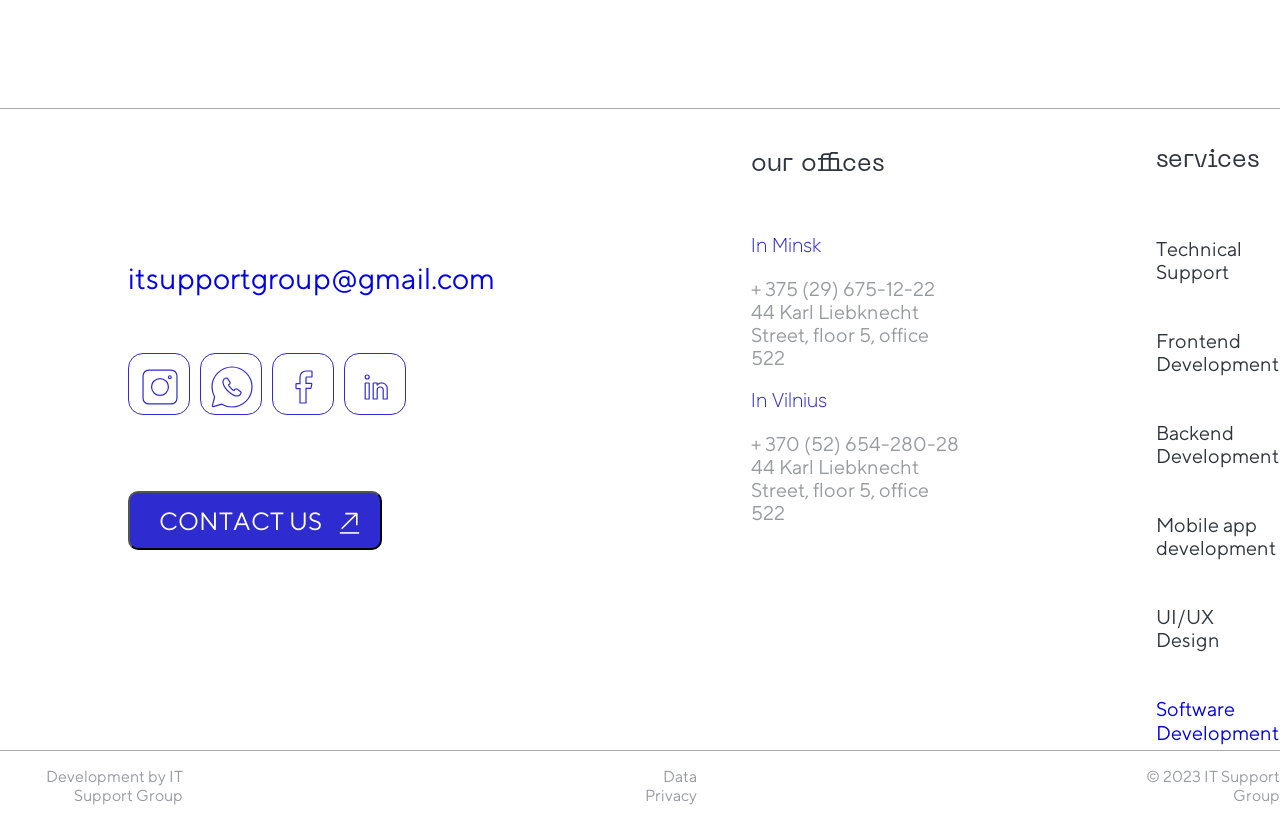
==== commit c4d838f2: "started adding artiom functions by hand" ====
--- a/PAGES/about.html
+++ b/PAGES/about.html
@@ -243,7 +243,7 @@
     </div>
 
     <!--      IT Support Group through the years      -->
-    <div class="it-support-group">
+ <div class="it-support-group">
         <div class="support-start-1">
             <h2>IT Support Group <br>through the years</h2>
         </div>
@@ -254,73 +254,74 @@
 
         <div class="support-box">
             <div class="support-box-date-box">
-                <h2 class="support-box-dates">2013</h2>
-                <h2 class="support-box-dates">2015</h2>
-                <h2 class="support-box-dates support-box-date-main">2018</h2>
-                <h2 class="support-box-dates">2020</h2>
-                <h2 class="support-box-dates">2022</h2>
+                <h2 class="support-box-dates" id="2013">2013</h2>
+                <h2 class="support-box-dates" id="2015">2015</h2>
+                <h2 class="support-box-dates support-box-date-main" id="2018">2018</h2>
+                <h2 class="support-box-dates" id="2020">2020</h2>
+                <h2 class="support-box-dates" id="2022">2022</h2>
             </div>
             <div class="support-box-sticks">
                 <div class="support-stick"></div>
                 <div class="support-stick"></div>
                 <div class="support-stick"></div>
                 <div class="support-stick"></div>
-                <div class="support-stick support-stick-mid"></div>
-                <div class="support-stick"></div>
-                <div class="support-stick"></div>
-                <div class="support-stick"></div>
-                <div class="support-stick"></div>
-                <div class="support-stick"></div>
-                <div class="support-stick"></div>
-                <div class="support-stick"></div>
-                <div class="support-stick"></div>
-                <div class="support-stick"></div>
-                <div class="support-stick"></div>
-                <div class="support-stick"></div>
-                <div class="support-stick support-stick-mid"></div>
-                <div class="support-stick"></div>
-                <div class="support-stick"></div>
-                <div class="support-stick"></div>
-                <div class="support-stick"></div>
-                <div class="support-stick"></div>
-                <div class="support-stick"></div>
-                <div class="support-stick"></div>
-                <div class="support-stick"></div>
-                <div class="support-stick"></div>
-                <div class="support-stick"></div>
-                <div class="support-stick"></div>
-                <div class="support-stick support-stick-max"></div>
-                <div class="support-stick"></div>
-                <div class="support-stick"></div>
-                <div class="support-stick"></div>
-                <div class="support-stick"></div>
-                <div class="support-stick"></div>
-                <div class="support-stick"></div>
-                <div class="support-stick"></div>
-                <div class="support-stick"></div>
-                <div class="support-stick"></div>
-                <div class="support-stick"></div>
-                <div class="support-stick"></div>
-                <div class="support-stick support-stick-mid"></div>
-                <div class="support-stick"></div>
-                <div class="support-stick"></div>
-                <div class="support-stick"></div>
-                <div class="support-stick"></div>
-                <div class="support-stick"></div>
-                <div class="support-stick"></div>
-                <div class="support-stick"></div>
-                <div class="support-stick"></div>
-                <div class="support-stick"></div>
-                <div class="support-stick"></div>
-                <div class="support-stick"></div>
-                <div class="support-stick support-stick-mid"></div>
+                <div class="support-stick support-stick-mid" name = "2013"><button class="stick-button" id="stick_support2013"></button></div>
+                <div class="support-stick"></div>
+                <div class="support-stick"></div>
+                <div class="support-stick"></div>
+                <div class="support-stick"></div>
+                <div class="support-stick"></div>
+                <div class="support-stick"></div>
+                <div class="support-stick"></div>
+                <div class="support-stick"></div>
+                <div class="support-stick"></div>
+                <div class="support-stick"></div>
+                <div class="support-stick"></div>
+                <div class="support-stick"></div>
+                <div class="support-stick support-stick-mid" name = "2015"><button class="stick-button" id="stick_support2015"></button></div>
+                <div class="support-stick"></div>
+                <div class="support-stick"></div>
+                <div class="support-stick"></div>
+                <div class="support-stick"></div>
+                <div class="support-stick"></div>
+                <div class="support-stick"></div>
+                <div class="support-stick"></div>
+                <div class="support-stick"></div>
+                <div class="support-stick"></div>
+                <div class="support-stick"></div>
+                <div class="support-stick"></div>
+                <div class="support-stick support-stick-max" name = "2018"><button class="stick-button" id="stick_support2018"></button></div>
+                <div class="support-stick"></div>
+                <div class="support-stick"></div>
+                <div class="support-stick"></div>
+                <div class="support-stick"></div>
+                <div class="support-stick"></div>
+                <div class="support-stick"></div>
+                <div class="support-stick"></div>
+                <div class="support-stick"></div>
+                <div class="support-stick"></div>
+                <div class="support-stick"></div>
+                <div class="support-stick"></div>
+                <div class="support-stick support-stick-mid" name = "2020"><button class="stick-button" id="stick_support2020"></button></div>
+                <div class="support-stick"></div>
+                <div class="support-stick"></div>
+                <div class="support-stick"></div>
+                <div class="support-stick"></div>
+                <div class="support-stick"></div>
+                <div class="support-stick"></div>
+                <div class="support-stick"></div>
+                <div class="support-stick"></div>
+                <div class="support-stick"></div>
+                <div class="support-stick"></div>
+                <div class="support-stick"></div>
+                <div class="support-stick support-stick-mid" name = "2022"><button class="stick-button" id="stick_support2022"></button></div>
                 <div class="support-stick"></div>
                 <div class="support-stick"></div>
                 <div class="support-stick"></div>
                 <div class="support-stick"></div>
             </div>
             <div class="support-box-list-box">
-                <ul class="support-box-list">
+                <ul class="support-box-list" id="list">
                     <li class="support-box-list-item">We hire our 10th developers</li>
                     <li class="support-box-list-item">Our active client count officially reaches 20</li>
                     <li class="support-box-list-item">We initiate our first blockchain project</li>
@@ -331,6 +332,7 @@
         </div>
 
     </div>
+
 
 
     <!--        What our clients say about us       -->
@@ -553,5 +555,7 @@
 
     </div>
 </body>
+<script src="../JS/script.js"></script>
+<script src="../JS/throught_years.js"></script>
 
 </html>
